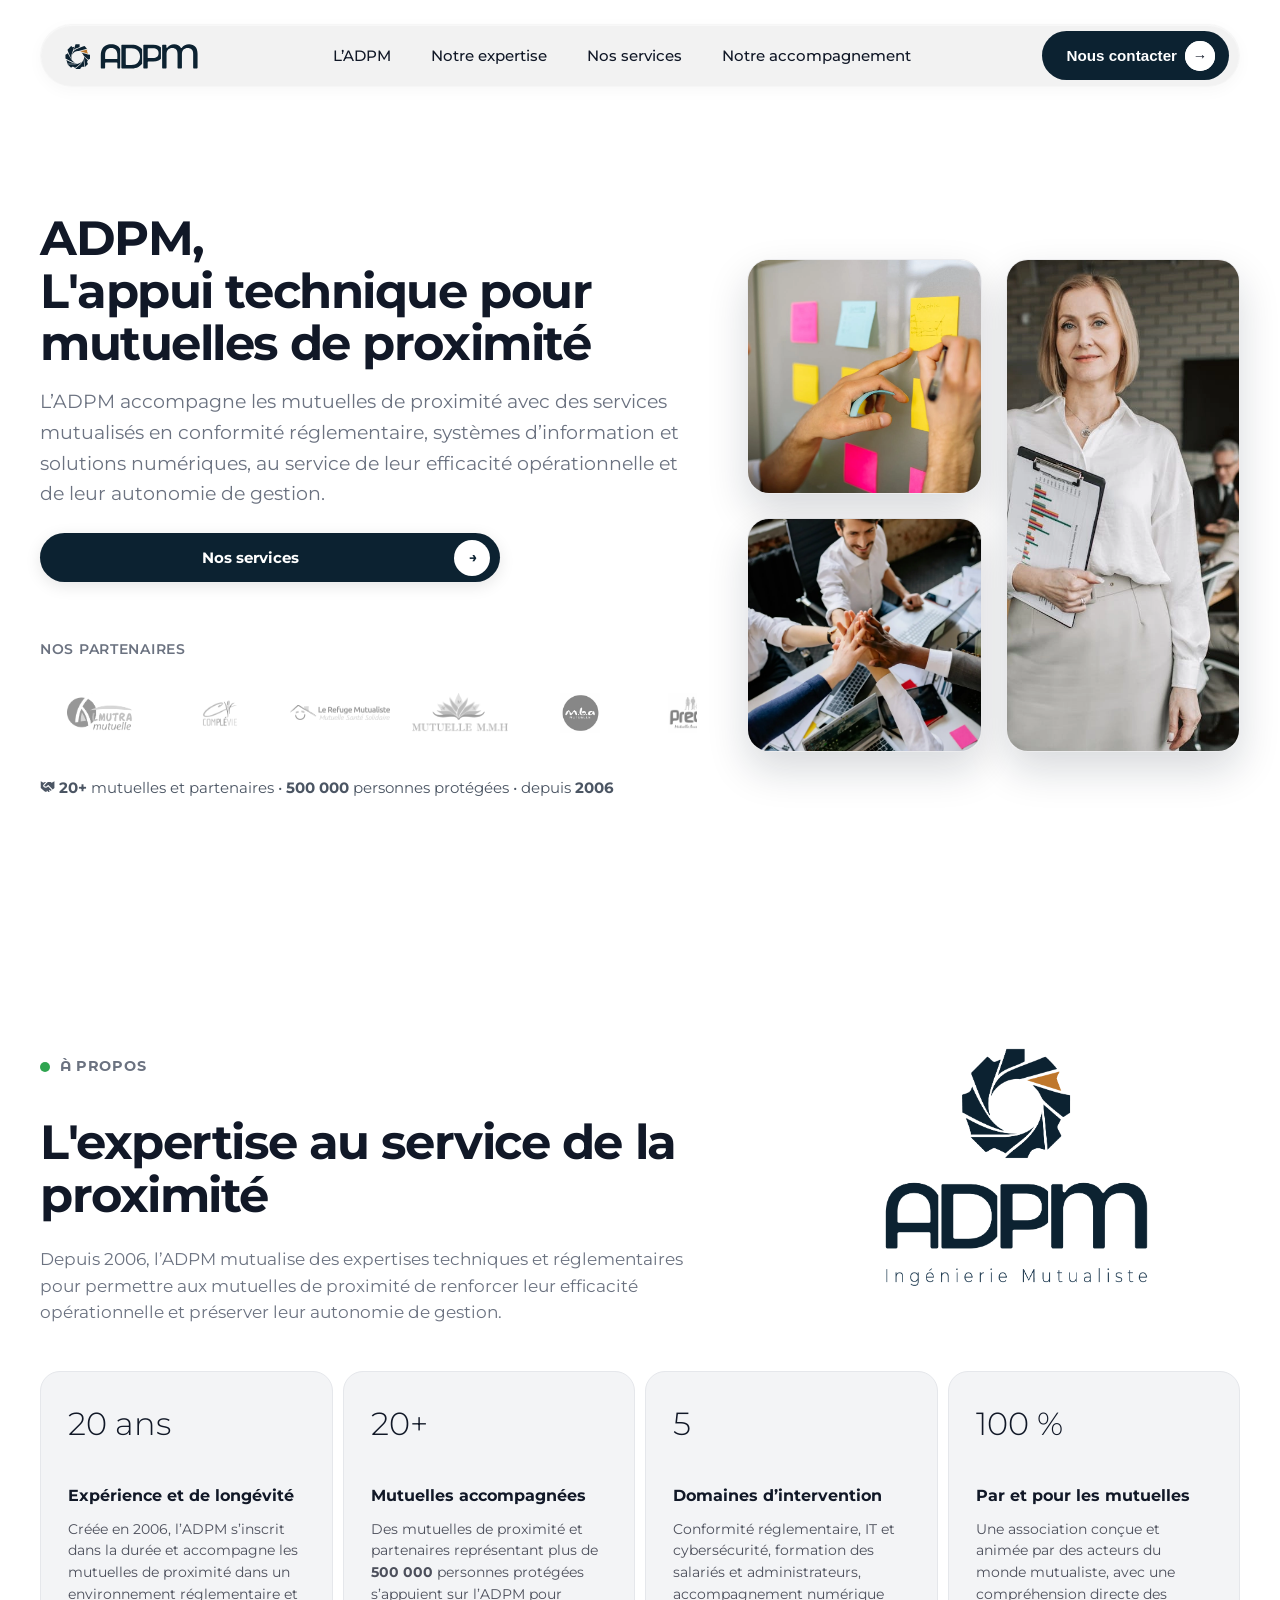
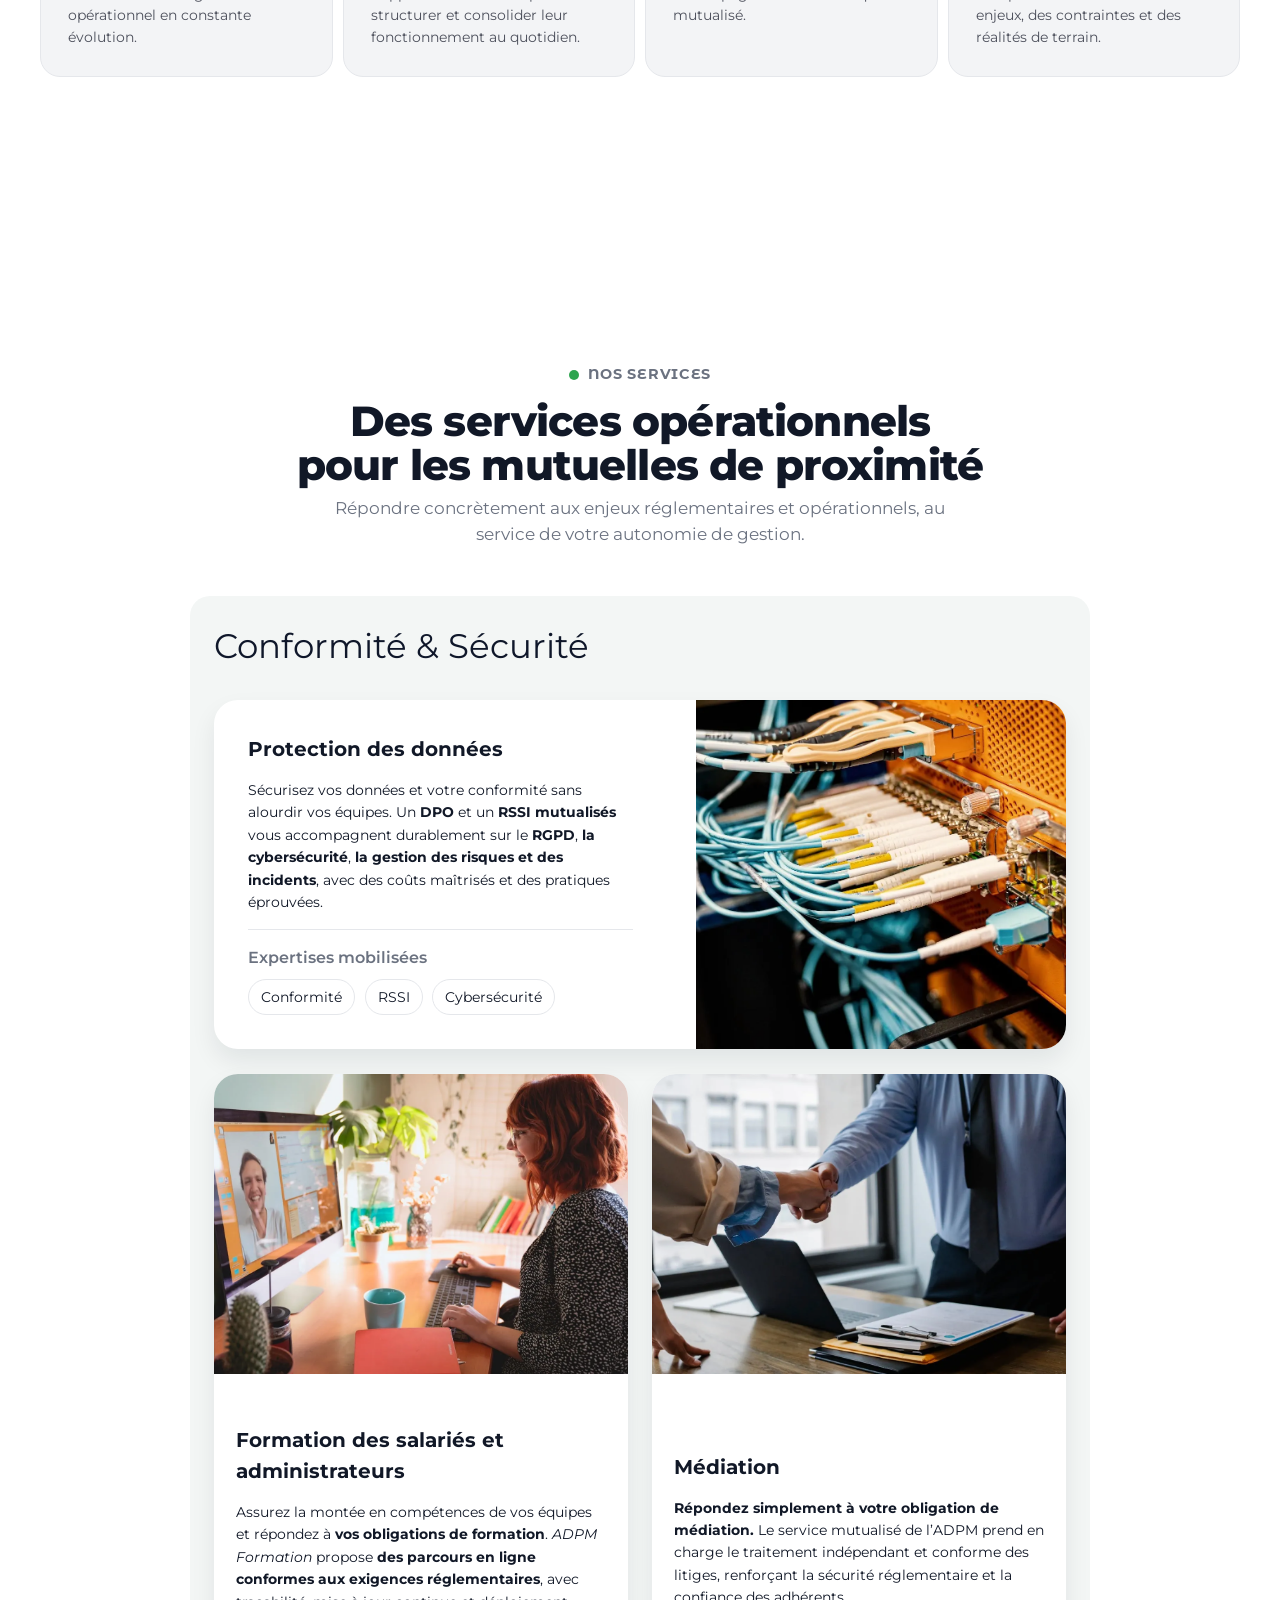
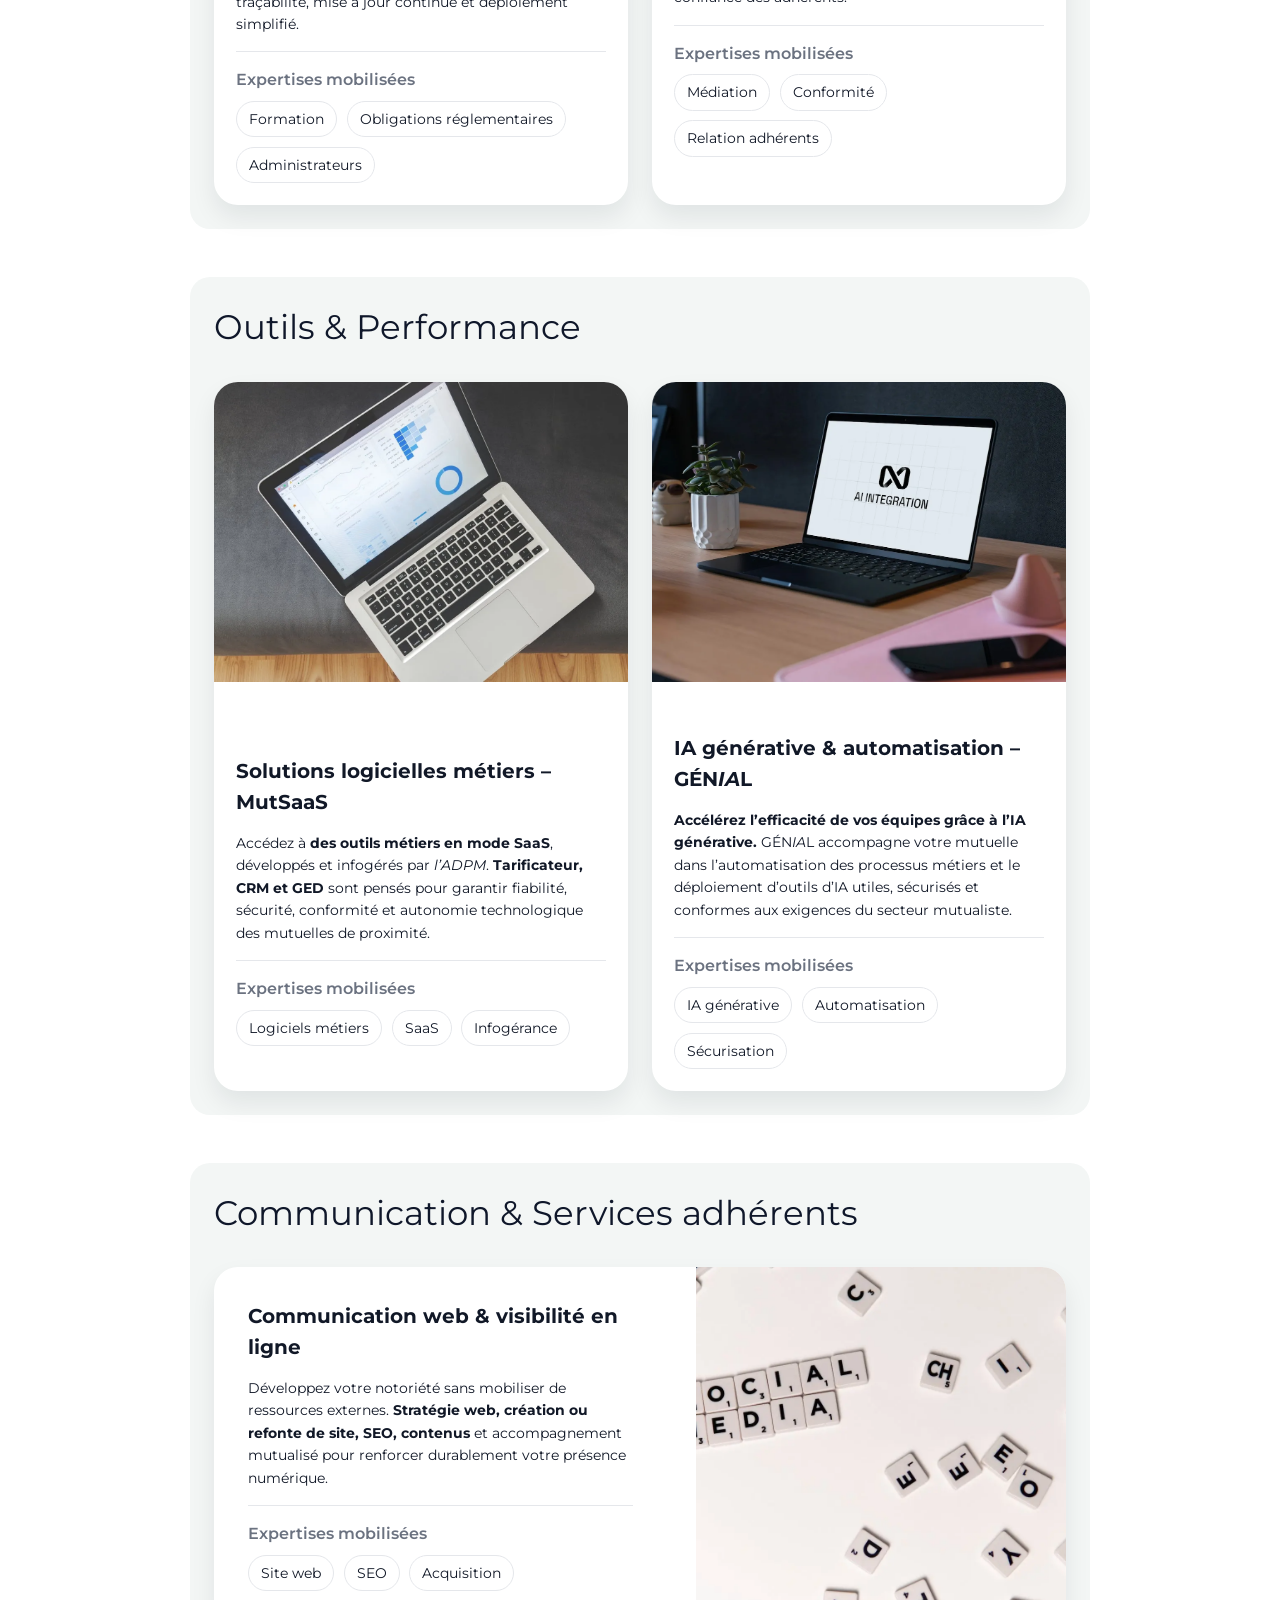
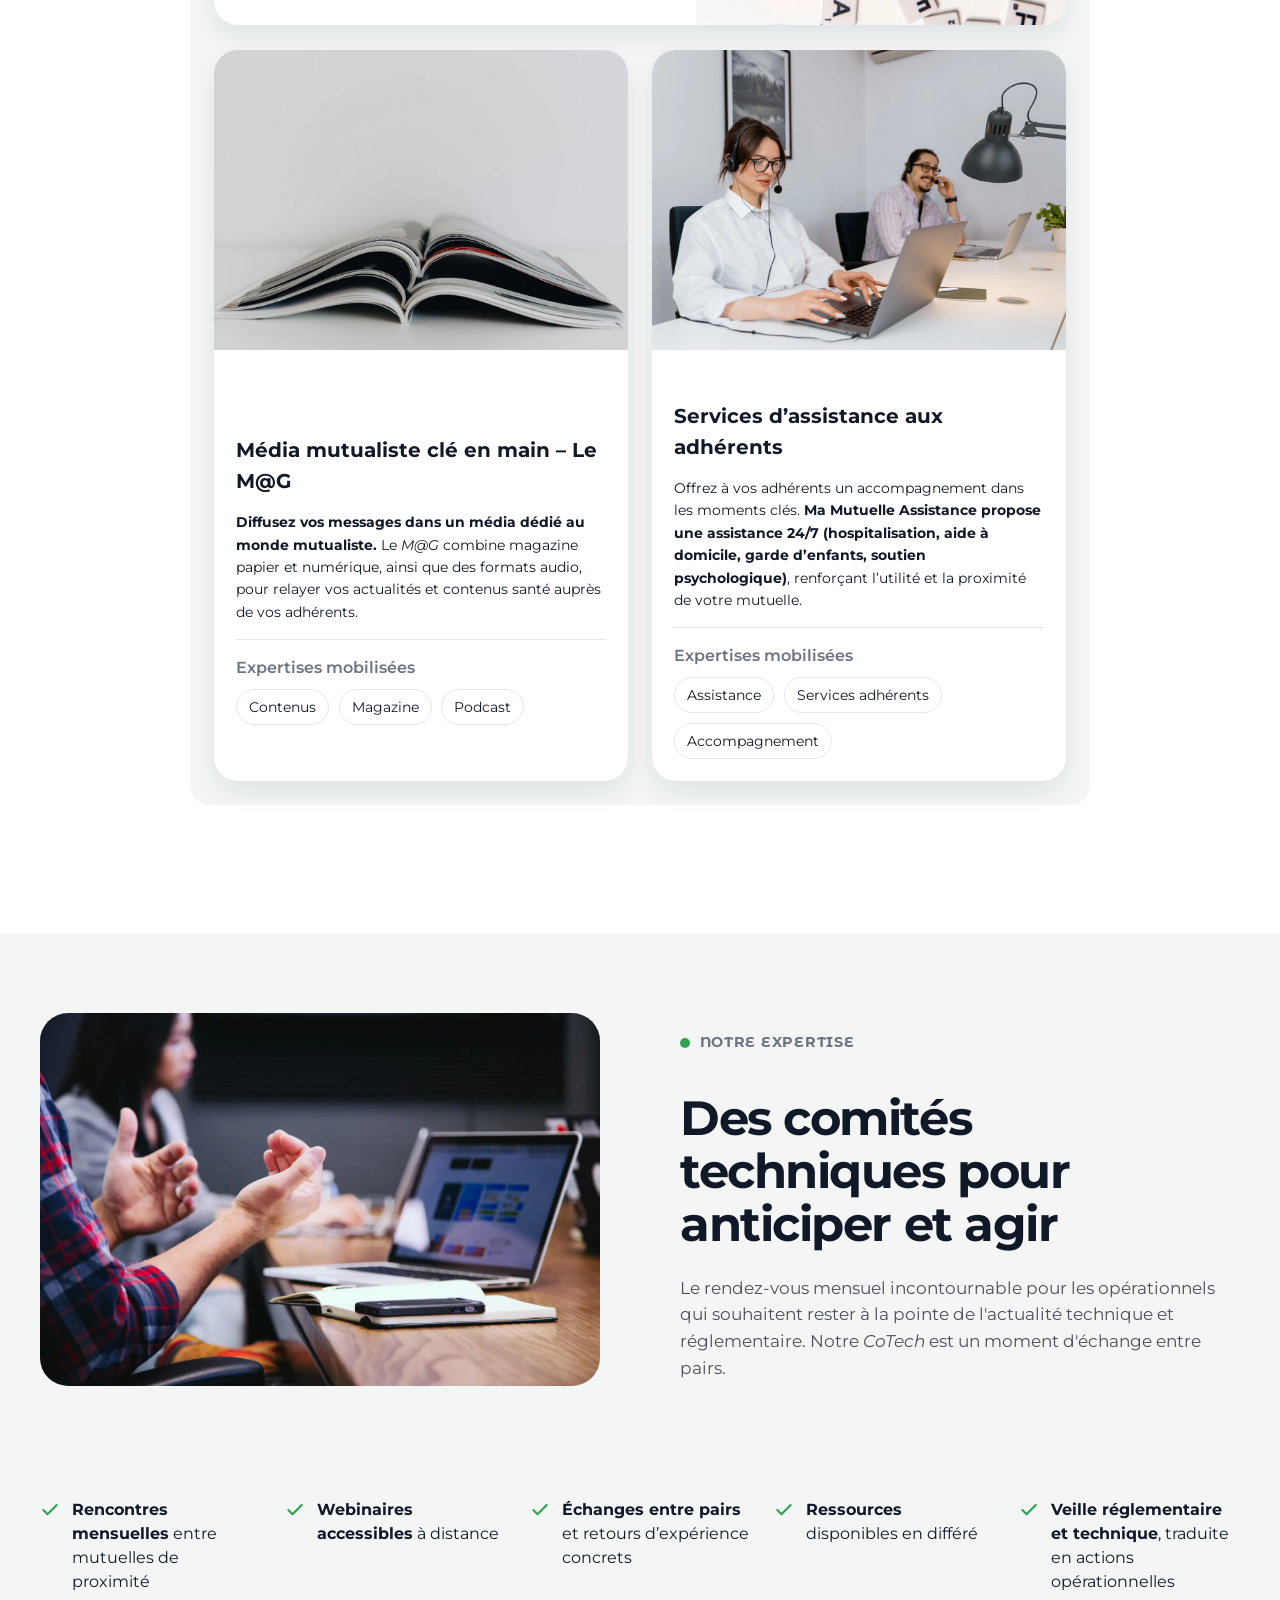
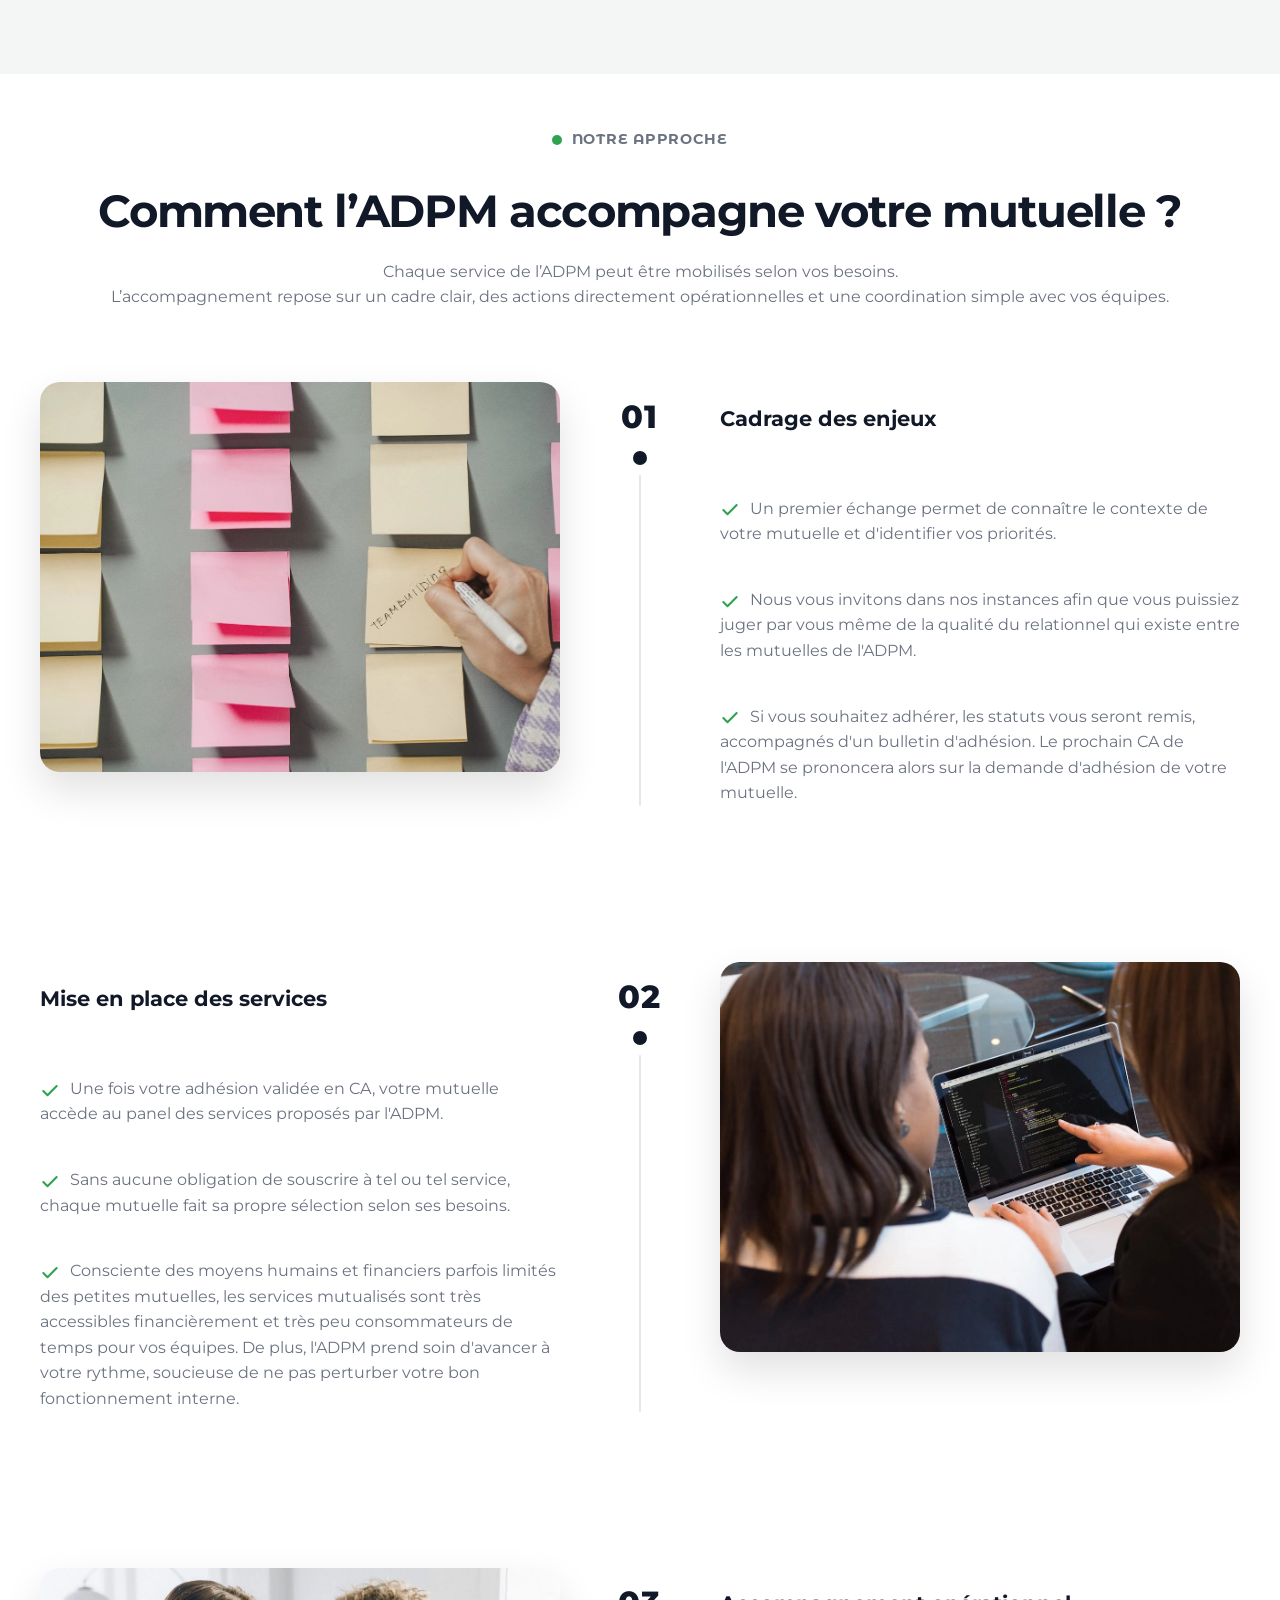
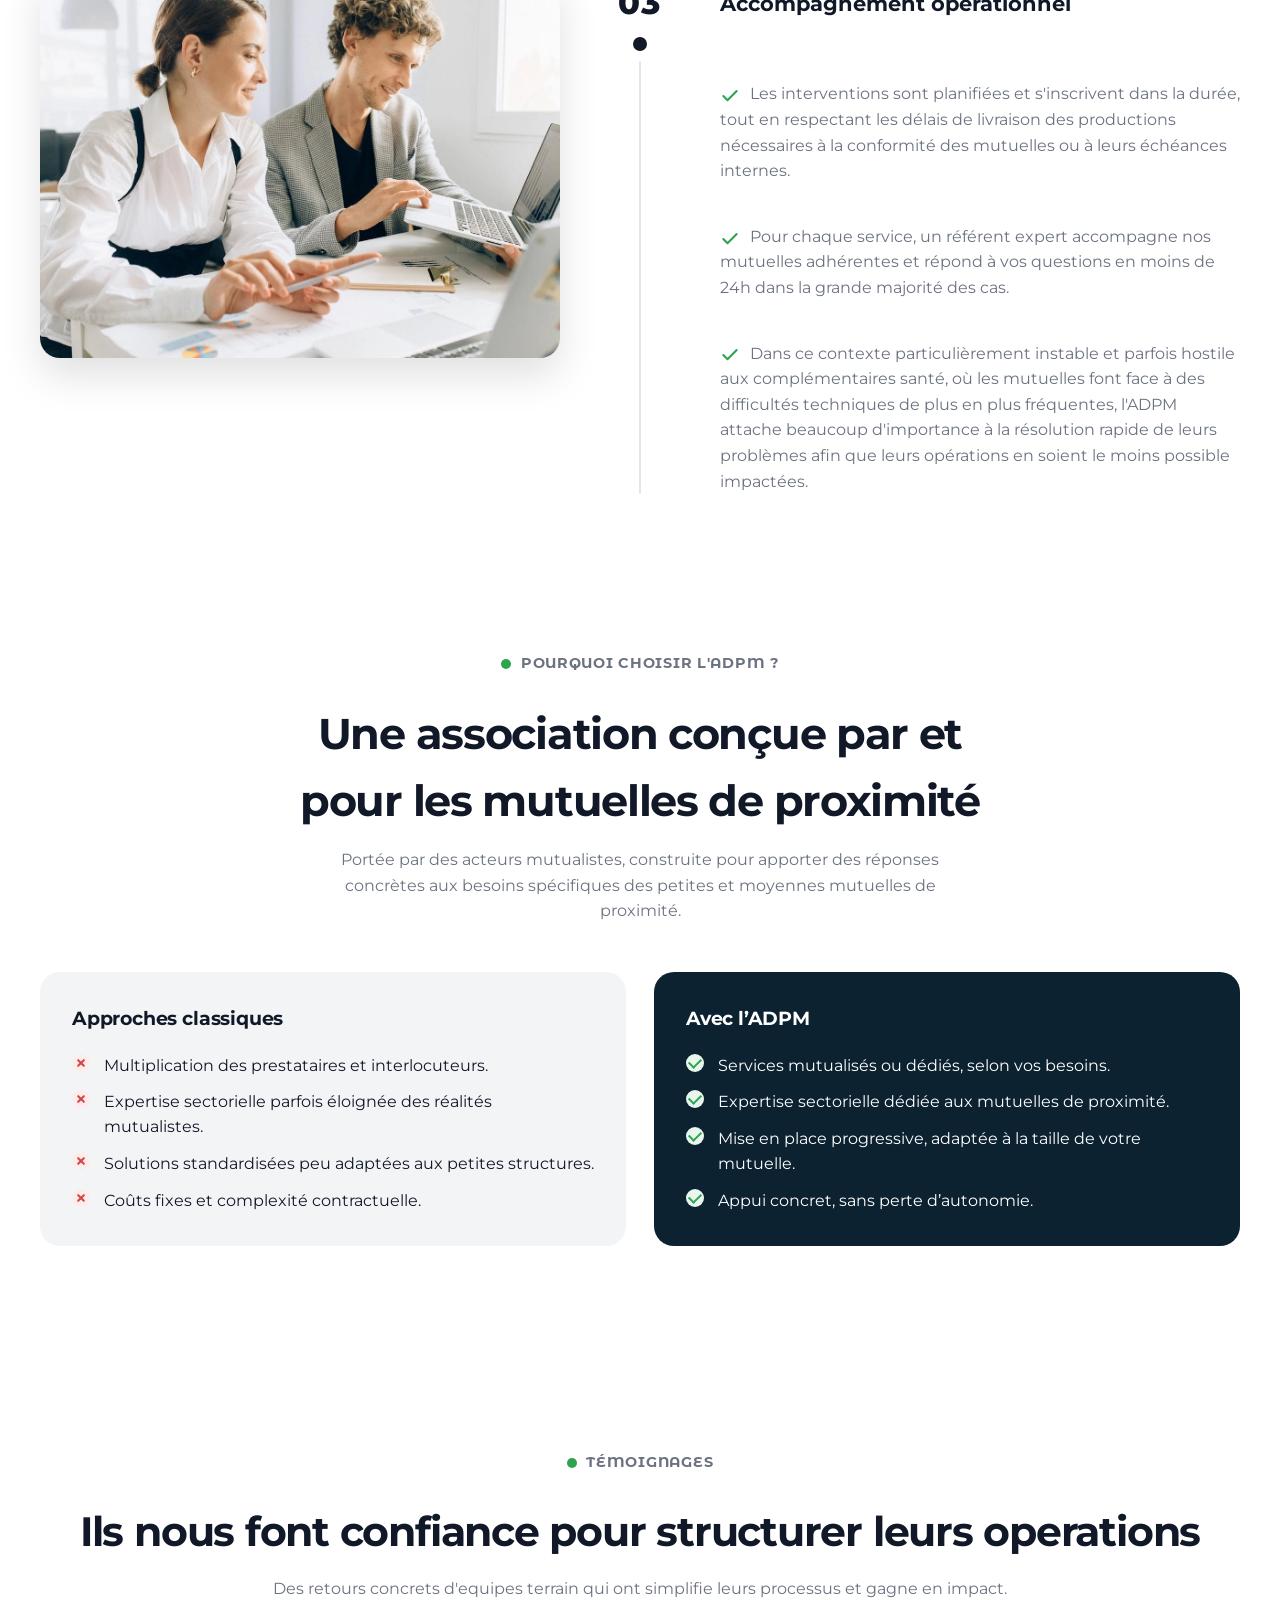
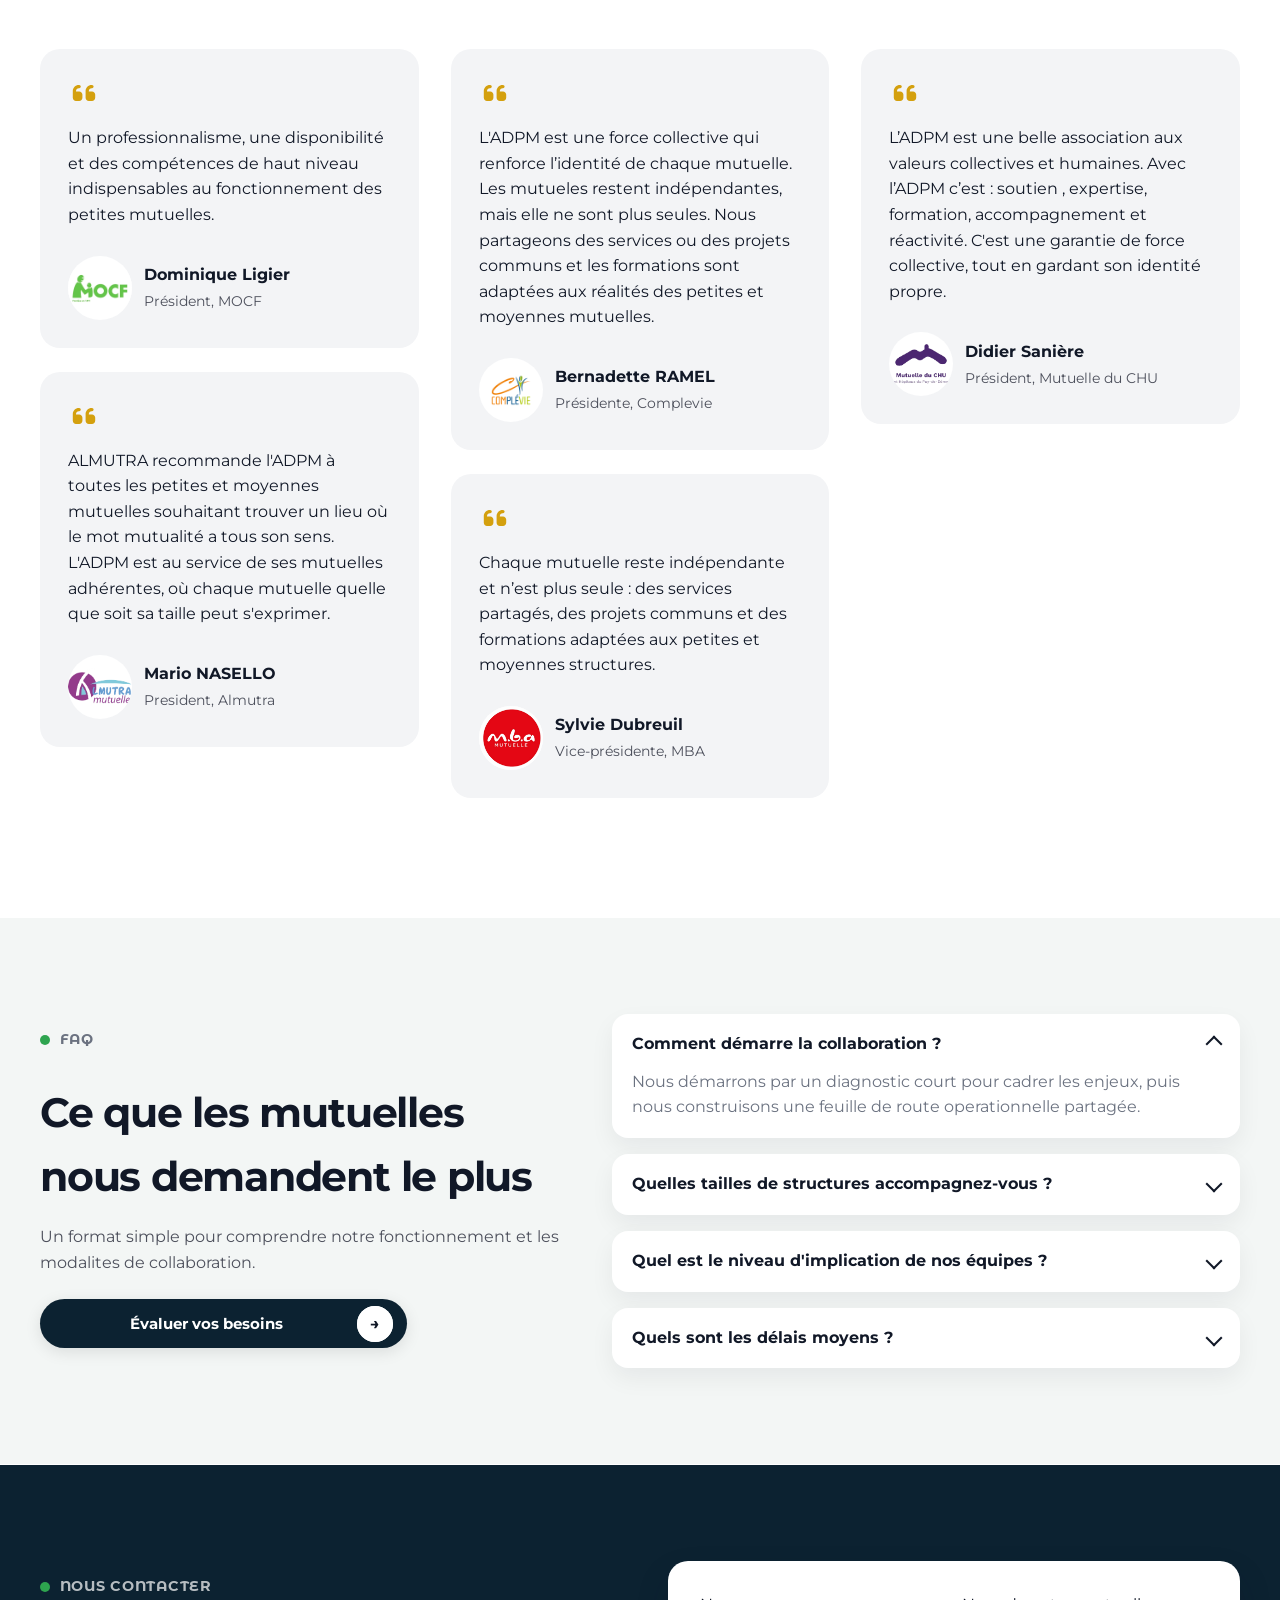
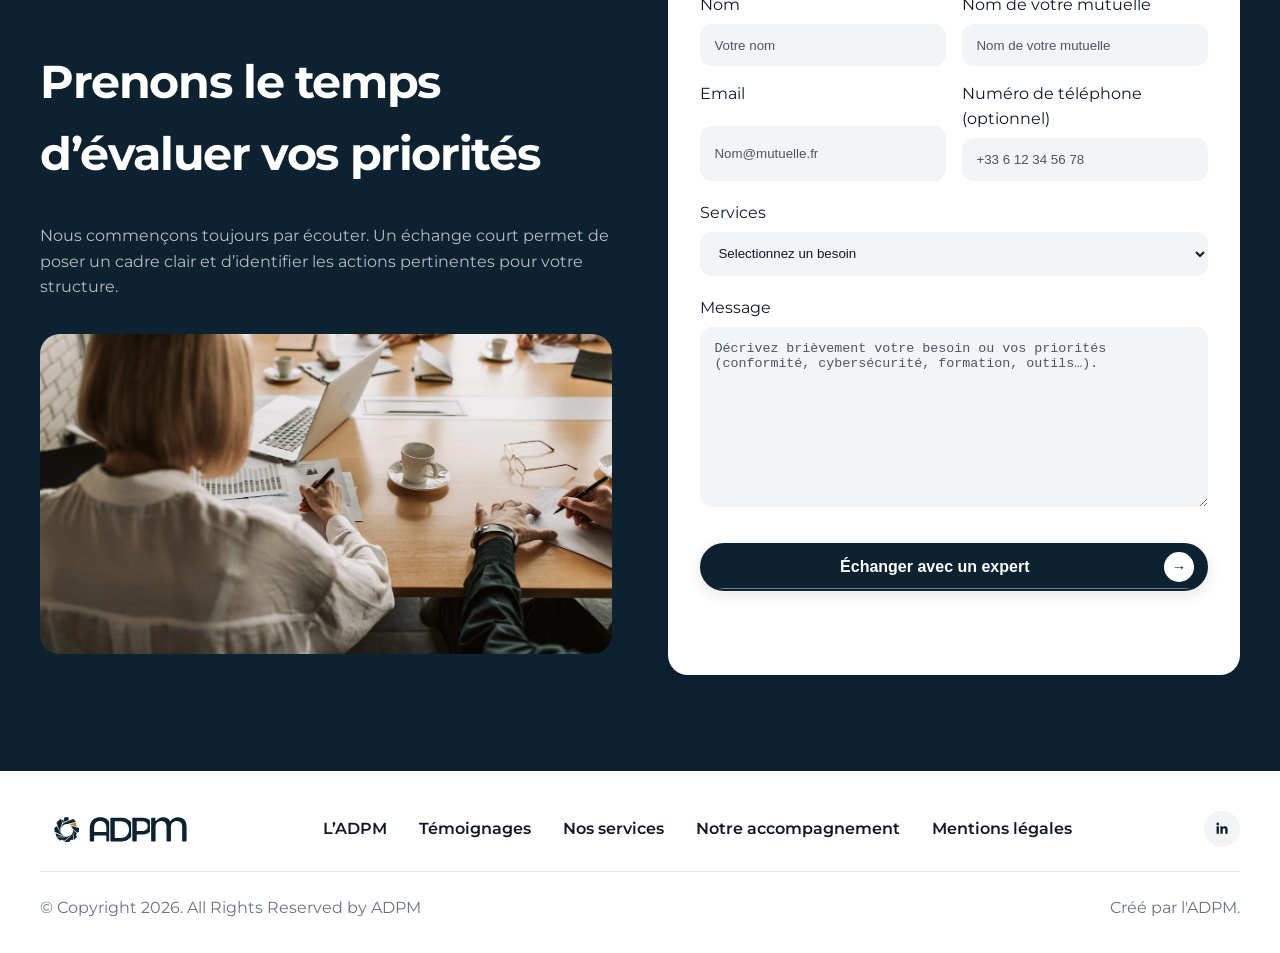
==== index.html @ cae27564 "feat: mise à jour schema.org et opengraph vers le domaine de production + modify: og-image" ====
<!doctype html>
<html lang="fr" data-theme="light">
<head>
  <meta charset="utf-8" />
  <meta name="viewport" content="width=device-width, initial-scale=1" />
  <meta http-equiv="X-UA-Compatible" content="IE=edge" />

  <!-- Title -->
  <title>ADPM | Services mutualisés pour mutuelles de proximité</title>

  <!-- Meta Description -->
  <meta name="description" content="Conformité réglementaire, DPO/RSSI, Formations DDA : l’ADPM accompagne les mutuelles de proximité avec des services mutualisés sectoriels." />

  <meta name="robots" content="index, follow" />
  <meta name="author" content="ADPM — Association diversité et proximité mutualiste" />
  <meta name="language" content="fr" />
  <link rel="canonical" href="https://williamscht.github.io/adpm-landing-page/" />

  <!-- Favicon -->
  <link rel="icon" href="/images/favicon/ADPM1_favicon_.png" type="image/png" />

  <!-- Open Graph (LinkedIn + Facebook) -->
  <meta property="og:url" content="https://williamscht.github.io/adpm-landing-page/" />
  <meta property="og:type" content="website" />
  <meta property="og:title" content="ADPM | L’appui technique des mutuelles de proximité" />
  <meta property="og:description" content="DPO, RSSI, conformité réglementaire, formations et solutions numériques mutualisées : l'ADPM préserve l'autonomie de gestion des mutuelles de proximité." />
  <meta property="og:image" content="https://williamscht.github.io/adpm-landing-page/images/og/og-image.png" />
  <meta property="og:locale" content="fr_FR" />
  <meta property="og:site_name" content="ADPM" />

  <!-- Twitter Card -->
  <meta name="twitter:card" content="summary_large_image" />
  <meta name="twitter:title" content="ADPM | L’appui technique des mutuelles de proximité" />
  <meta name="twitter:description" content="Services mutualisés pour mutuelles de proximité : conformité, RSSI, DPO, systèmes d’information et solutions numériques." />
  <meta name="twitter:image" content="https://williamscht.github.io/adpm-landing-page/images/og/og-image.png" />

  <!-- Structured Data -->
  <script type="application/ld+json">
{
  "@context": "https://schema.org",
  "@graph": [
    {
      "@type": "NGO",
      "@id": "https://adpm-mutuelles.fr/#organization",
      "name": "ADPM",
      "legalName": "ADPM — Association diversité et proximité mutualiste",
      "url": "https://adpm-mutuelles.fr/",
      "logo": "https://adpm-mutuelles.fr/images/logo/logo.png",
      "image": "https://williamscht.github.io/adpm-landing-page/images/og/og-image.png",
      "description": "Association mutualiste rassemblant des mutuelles de proximité et proposant des services mutualisés en conformité réglementaire, systèmes d’information et solutions numériques.",
      "email": "communication@adpm-mutuelles.fr",
      "telephone": "+33 9 72 45 87 11",
      "address": {
        "@type": "PostalAddress",
        "streetAddress": "17 bd Denys Puech",
        "postalCode": "12000",
        "addressLocality": "Rodez",
        "addressCountry": "FR"
      },
      "sameAs": [
        "https://www.linkedin.com/company/adpm-mutuelles"
      ],
      "knowsAbout": [
        "Conformité réglementaire",
        "RSSI",
        "DPO",
        "Systèmes d’information",
        "Solutions numériques",
        "SEO",
        "Référencement",
        "Communication web"
      ],
      "contactPoint": [
        {
          "@type": "ContactPoint",
          "contactType": "customer support",
          "email": "communication@adpm-mutuelles.fr",
          "telephone": "+33 9 72 45 87 11",
          "availableLanguage": ["fr"],
          "hoursAvailable": [
            {
              "@type": "OpeningHoursSpecification",
              "dayOfWeek": ["Monday","Tuesday","Wednesday","Thursday","Friday"],
              "opens": "08:30",
              "closes": "12:00"
            },
            {
              "@type": "OpeningHoursSpecification",
              "dayOfWeek": ["Monday","Tuesday","Wednesday","Thursday","Friday"],
              "opens": "13:30",
              "closes": "18:00"
            }
          ]
        }
      ]
    },

    {
      "@type": "WebSite",
      "@id": "https://adpm-mutuelles.fr/#site",
      "url": "https://adpm-mutuelles.fr/",
      "name": "ADPM",
      "publisher": { "@id": "https://adpm-mutuelles.fr/#organization" },
      "inLanguage": "fr-FR"
    },

    {
      "@type": "WebPage",
      "@id": "https://adpm-mutuelles.fr/#page",
      "url": "https://adpm-mutuelles.fr/",
      "name": "ADPM — Services mutualisés pour mutuelles de proximité",
      "description": "Services mutualisés pour mutuelles de proximité : conformité réglementaire, systèmes d’information, RSSI/DPO et solutions numériques.",
      "isPartOf": { "@id": "https://adpm-mutuelles.fr/#site" },
      "about": { "@id": "https://adpm-mutuelles.fr/#organization" },
      "inLanguage": "fr-FR",
      "primaryImageOfPage": {
        "@type": "ImageObject",
        "url": "https://williamscht.github.io/adpm-landing-page/images/og/og-image.png"
      }
    },

    {
      "@type": "FAQPage",
      "@id": "https://adpm-mutuelles.fr/#faq",
      "isPartOf": { "@id": "https://adpm-mutuelles.fr/#site" },
      "mainEntity": [
        {
          "@type": "Question",
          "name": "Comment démarre la collaboration ?",
          "acceptedAnswer": {
            "@type": "Answer",
            "text": "Nous démarrons par un diagnostic court pour cadrer les enjeux, puis nous construisons une feuille de route opérationnelle partagée."
          }
        },
        {
          "@type": "Question",
          "name": "Quelles tailles de structures accompagnez-vous ?",
          "acceptedAnswer": {
            "@type": "Answer",
            "text": "Nous intervenons auprès de mutuelles et d’acteurs locaux de toutes tailles avec une approche adaptée au contexte."
          }
        },
        {
          "@type": "Question",
          "name": "Quel est le niveau d’implication de nos équipes ?",
          "acceptedAnswer": {
            "@type": "Answer",
            "text": "L’implication est progressive et pragmatique, avec des points de validation légers et des livrables exploitables."
          }
        },
        {
          "@type": "Question",
          "name": "Quels sont les délais moyens ?",
          "acceptedAnswer": {
            "@type": "Answer",
            "text": "Le rythme est adapté à vos contraintes, avec des cycles courts pour obtenir rapidement des résultats mesurables."
          }
        }
      ]
    }
  ]
}
</script>

  <!-- Fonts -->
  <link rel="preconnect" href="https://fonts.googleapis.com" />
  <link rel="preconnect" href="https://fonts.gstatic.com" crossorigin />
  <link href="https://fonts.googleapis.com/css2?family=Montserrat:wght@300;400;500;600;700;800&family=Montserrat+Alternates:wght@600;700&display=swap" rel="stylesheet" />
  
  <!-- CSS -->
  <link rel="stylesheet" href="css/base.css" />
  <link rel="stylesheet" href="css/components.css" />
  <link rel="stylesheet" href="css/sections.css" />

  <!-- JS -->
<script src="js/main.js" defer></script>
</head>

  <body>
    <!-- A — Header & Navigation (Capsule Design) -->
    <header class="site-header" role="banner">
      <!-- Header Shell (Capsule) -->
      <div class="header-shell">
        <!-- Brand / Logo -->
        <a class="brand" href="#top" aria-label="ADPM - Home">
          <img src="./images/header/logo-adpm.svg" alt="Logo de ADPM — Association Diversité et Proximité Mutualiste " class="brand-logo" />
        </a>

        <!-- Navigation Desktop -->
        <nav class="nav-desktop" aria-label="Main Navigation">
          <a href="#about" class="nav-link" data-text="L’ADPM"><span class="nav-link-text">L’ADPM</span></a>
          <a href="#expertise" class="nav-link" data-text="Notre expertise"><span class="nav-link-text">Notre expertise</span></a>
          <a href="#services" class="nav-link" data-text="Nos services"><span class="nav-link-text">Nos services</span></a>
          <a href="#how" class="nav-link" data-text="Notre accompagnement"><span class="nav-link-text">Notre accompagnement</span></a>
        </nav>

        <!-- CTA Button -->
        <button class="header-cta" id="ctaBtn" aria-label="Get in Touch">
          <span class="header-cta-text">Nous contacter</span>
          <span class="header-cta-icon" aria-hidden="true">
            <svg width="16" height="16" viewBox="0 0 24 24" fill="none" stroke="currentColor" stroke-width="2.5" stroke-linecap="round" stroke-linejoin="round">
              <path d="M5 12h14M12 5l7 7-7 7"/>
            </svg>
          </span>
        </button>

        <!-- Mobile Menu Button -->
        <button class="mobile-menu-btn" id="mobileMenuBtn" aria-label="Toggle menu" aria-expanded="false">
          <span class="hamburger">
            <span class="line"></span>
            <span class="line"></span>
            <span class="line"></span>
          </span>
        </button>
      </div>

      <!-- Navigation Mobile -->
      <nav class="nav-mobile" id="navMobile" aria-label="Mobile Navigation" hidden>
        <div class="nav-mobile-inner">
          <a href="#about" class="nav-link">L'ADPM</a>
          <a href="#services" class="nav-link">Nos services</a>
          <a href="#expertise" class="nav-link">Notre expertise</a>
          <a href="#how" class="nav-link">Notre accompagnement</a>
          <a href="#why" class="nav-link">Pourquoi nous choisir</a>
          <a href="#faq" class="nav-link">FAQ</a>

          <div class="nav-mobile-actions">
            <a href="mailto:communication@adpm-mutuelles.fr" class="btn-nous-ecrire">
              Nous écrire
            </a>
          </div>
        </div>
    </nav>

    </header>

    <main id="top">
      <!-- B — Hero Section -->
      <section class="section hero" id="hero">
        <div class="container hero-container">
          <!-- Left Column: Text -->
          <div class="hero-content">

            <!-- H1 -->
            <h1 class="hero-title">
              ADPM,<br>
              L'appui technique pour mutuelles de proximité
            </h1>

            <!-- Lead Paragraph -->
            <p class="lead hero-lead">
            L’ADPM accompagne les mutuelles de proximité avec des services mutualisés en conformité réglementaire, systèmes d’information et solutions numériques, au service de leur efficacité opérationnelle et de leur autonomie de gestion.
            </p>

            <div class="hero-visual hero-visual-mobile" aria-hidden="true">
              <img src="./images/hero/hero-2.webp" alt="Réunion équipe ADPM mutuelles de proximité" class="hero-visual hero-visual-mobile" loading="lazy">
            </div>

            <!-- CTA Actions -->
            <div class="hero-actions">
              <a href="#services" class="btn btn-primary hero-cta" aria-label="Nos services">
                <span>Nos services</span>
              </a>
            </div>

            <!-- Social Proof -->
            <div class="hero-social-proof">
              <div class="expertise-partners">
                <p class="partners-label">Nos partenaires</p>
                <div class="partners-band">
                  <div class="partners-track">
                    <div class="partner-logo">
                      <img src="./images/logos/Almutra%20logo.webp" alt="Logo Almutra" width="189" height="113" loading="eager" fetchpriority="high" decoding="async" />
                    </div>
                    <div class="partner-logo">
                      <img src="./images/logos/COMPLEVIE-logo.webp" alt=" Logo Complevie" width="300" height="212" loading="eager" fetchpriority="high" decoding="async" />
                    </div>
                    <div class="partner-logo">
                      <img src="./images/logos/Le%20refuge%20Logo.webp" alt=" Logo Le Refuge Mutualiste" width="800" height="127" loading="eager" fetchpriority="high" decoding="async" />
                    </div>
                    <div class="partner-logo">
                      <img src="./images/logos/Logo-Mutuelle-MMH.webp" alt="Logo Mutuelle MMH" width="400" height="165" loading="eager" fetchpriority="high" decoding="async" />
                    </div>
                    <div class="partner-logo">
                      <img src="./images/logos/MBA-LOGO.webp" alt="Logo MBA" width="900" height="900" loading="eager" fetchpriority="high" decoding="async" />
                    </div>
                    <div class="partner-logo">
                      <img src="./images/logos/preccocia-logo.webp" alt="Logo Preccocia" width="2500" height="1562" loading="eager" fetchpriority="high" decoding="async" />
                    </div>
                    <div class="partner-logo">
                      <img src="./images/logos/SMIE%20vannes.webp" alt="Logo SMIE Vannes" width="348" height="145" loading="eager" fetchpriority="high" decoding="async" />
                    </div>
                    <div class="partner-logo">
                      <img src="./images/logos/Serena%20mutuelle%20logo.webp" alt="Logo Serena Mutuelle" width="244" height="207" loading="eager" fetchpriority="high" decoding="async" />
                    </div>
                    <div class="partner-logo">
                      <img src="./images/logos/seramm-logo.webp" alt="Logo Seramm" width="422" height="148" loading="eager" fetchpriority="high" decoding="async" />
                    </div>
                    <div class="partner-logo">
                      <img src="./images/logos/gvh-logo.webp" alt="Logo GVH" width="674" height="150" loading="eager" fetchpriority="high" decoding="async" />
                    </div>
                    <div class="partner-logo">
                      <img src="./images/logos/logo_EMDV.webp" alt="Logo EMDV" width="250" height="125" loading="eager" fetchpriority="high" decoding="async" />
                    </div>
                    <div class="partner-logo">
                      <img src="./images/logos/logo-mipss.webp" alt="Logo MIPSS" width="293" height="172" loading="eager" fetchpriority="high" decoding="async" />
                    </div>
                    <div class="partner-logo">
                      <img src="./images/logos/mutuelle-chu-logo.webp" alt="Logo Mutuelle du CHU" width="801" height="532" loading="eager" fetchpriority="high" decoding="async" />
                    </div>
                    <div class="partner-logo">
                      <img src="./images/logos/m_comme_mutuelle.webp" alt="Logo M Comme Mutuelle" width="600" height="600" loading="eager" fetchpriority="high" decoding="async" />
                    </div>
                    <div class="partner-logo">
                      <img src="./images/logos/mocf-logo.webp" alt="Logo MOCF" width="300" height="168" loading="eager" fetchpriority="high" decoding="async" />
                    </div>
                    <div class="partner-logo" aria-hidden="true">
                      <img src="./images/logos/Almutra%20logo.webp" alt="Logo Almutra" width="189" height="113" loading="lazy" decoding="async" />
                    </div>
                    <div class="partner-logo" aria-hidden="true">
                      <img src="./images/logos/COMPLEVIE-logo.webp" alt="Logo Complévie" width="300" height="212" loading="lazy" decoding="async" />
                    </div>
                    <div class="partner-logo" aria-hidden="true">
                      <img src="./images/logos/Le%20refuge%20Logo.webp" alt="Logo Le Refuge Mutualiste" width="800" height="127" loading="lazy" decoding="async" />
                    </div>
                    <div class="partner-logo" aria-hidden="true">
                      <img src="./images/logos/Logo-Mutuelle-MMH.webp" alt="Logo Mutuelle MMH" width="400" height="165" loading="lazy" decoding="async" />
                    </div>
                    <div class="partner-logo" aria-hidden="true">
                      <img src="./images/logos/MBA-LOGO.webp" alt="Logo MBA" width="900" height="900" loading="lazy" decoding="async" />
                    </div>
                    <div class="partner-logo" aria-hidden="true">
                      <img src="./images/logos/preccocia-logo.webp" alt="Logo Preccocia" width="2500" height="1562" loading="lazy" decoding="async" />
                    </div>
                    <div class="partner-logo" aria-hidden="true">
                      <img src="./images/logos/SMIE%20vannes.webp" alt="Logo SMIE Vannes" width="348" height="145" loading="lazy" decoding="async" />
                    </div>
                    <div class="partner-logo" aria-hidden="true">
                      <img src="./images/logos/Serena%20mutuelle%20logo.webp" alt="Logo Serena Mutuelle" width="244" height="207" loading="lazy" decoding="async" />
                    </div>
                    <div class="partner-logo" aria-hidden="true">
                      <img src="./images/logos/seramm-logo.webp" alt="Logo Seramm Mutuelle" width="422" height="148" loading="lazy" decoding="async" />
                    </div>
                    <div class="partner-logo" aria-hidden="true">
                      <img src="./images/logos/gvh-logo.webp" alt="Logo GVH" width="674" height="150" loading="lazy" decoding="async" />
                    </div>
                    <div class="partner-logo" aria-hidden="true">
                      <img src="./images/logos/logo_EMDV.webp" alt="Logo EMDV" width="250" height="125" loading="lazy" decoding="async" />
                    </div>
                    <div class="partner-logo" aria-hidden="true">
                      <img src="./images/logos/logo-mipss.webp" alt="Logo MIPSS" width="293" height="172" loading="lazy" decoding="async" />
                    </div>
                    <div class="partner-logo" aria-hidden="true">
                      <img src="./images/logos/mutuelle-chu-logo.webp" alt="Logo Mutuelle du CHU" width="801" height="532" loading="lazy" decoding="async" />
                    </div>
                    <div class="partner-logo" aria-hidden="true">
                      <img src="./images/logos/m_comme_mutuelle.webp" alt="Logo M Comme Mutuelle" width="600" height="600" loading="lazy" decoding="async" />
                    </div>
                    <div class="partner-logo" aria-hidden="true">
                      <img src="./images/logos/mocf-logo.webp" alt="Logo MOCF" width="300" height="168" loading="lazy" decoding="async" />
                    </div>
                  </div>
                </div>
              </div>
              <div class="social-proof-sub"><svg class="fa-solid fa-handshake" xmlns="http://www.w3.org/2000/svg" viewBox="0 0 640 640" width="1em" height="1em" aria-hidden="true" focusable="false" style="vertical-align:-0.125em"><path fill="currentColor" d="M300.9 149.2L184.3 278.8C179.7 283.9 179.9 291.8 184.8 296.7C215.3 327.2 264.8 327.2 295.3 296.7L327.1 264.9C331.3 260.7 336.6 258.4 342 258C348.8 257.4 355.8 259.7 361 264.9L537.6 440L608 384L608 96L496 160L472.2 144.1C456.4 133.6 437.9 128 418.9 128L348.5 128C347.4 128 346.2 128 345.1 128.1C328.2 129 312.3 136.6 300.9 149.2zM148.6 246.7L255.4 128L215.8 128C190.3 128 165.9 138.1 147.9 156.1L144 160L32 96L32 384L188.4 514.3C211.4 533.5 240.4 544 270.3 544L286 544L279 537C269.6 527.6 269.6 512.4 279 503.1C288.4 493.8 303.6 493.7 312.9 503.1L353.9 544.1L362.9 544.1C382 544.1 400.7 539.8 417.7 531.8L391 505C381.6 495.6 381.6 480.4 391 471.1C400.4 461.8 415.6 461.7 424.9 471.1L456.9 503.1L474.4 485.6C483.3 476.7 485.9 463.8 482 452.5L344.1 315.7L329.2 330.6C279.9 379.9 200.1 379.9 150.8 330.6C127.8 307.6 126.9 270.7 148.6 246.6z"/></svg> <strong>20+</strong> mutuelles et partenaires • <strong>500 000</strong> personnes protégées • depuis <strong>2006</strong></div>
            </div>
          </div>

          <!-- Right Column: Visual -->
          <div class="hero-visual" aria-hidden="true">
            <div class="hero-collage">
              <img class="hero-collage__img hero-collage__img--c" src="./images/hero/hero-3.webp" alt="Cadrage des priorités techniques pour mutuelles de proximité – ADPM" loading="lazy">
              <img class="hero-collage__img hero-collage__img--a" src="./images/hero/hero-2.webp" alt="Accompagnement opérationnel des mutuelles de proximité par l’ADPM" loading="lazy">
              <img class="hero-collage__img hero-collage__img--b" src="./images/hero/hero-1.webp" alt="Services mutualisés et appui technique pour mutuelles de proximité – ADPM" fetchpriority="high">
            </div>
          </div>
        </div>
      </section>

      <!-- C — About / Authority Section -->
      <section class="section about" id="about">
        <!-- Niveau 1: Text + Image -->
        <div class="container about-container">
          <!-- Left Column: Text Content -->
          <div class="about-content">
            <!-- Eyebrow -->
            <p class="eyebrow">
              <span class="dot" aria-hidden="true"></span>
              <span>À propos</span>
            </p>

            <!-- H2 -->
            <h2 class="about-title">
              L'expertise au service de la proximité
            </h2>

            <!-- Lead Paragraph -->
            <p class="lead about-lead">
              Depuis 2006, l’ADPM mutualise des expertises techniques et réglementaires pour permettre aux mutuelles de proximité de renforcer leur efficacité opérationnelle et préserver leur autonomie de gestion.
            </p>
          </div>

          <!-- Right Column: Image -->
          <div class="about-visual">
            <img src="./images/about/adpm-logo.webp" alt="Logo de ADPM" class="about-image" />
          </div>
        </div>

        <!-- Niveau 2: Stats Grid -->
        <div class="about-stats-wrapper">
          <div class="container about-stats-container">
            <div class="stats-grid">
              <div class="stat-card">
                <p class="stat-value">20 ans</p>
                <p class="stat-label">Expérience et de longévité</p>
                <p class="stat-description">Créée en 2006, l’ADPM s’inscrit dans la durée et accompagne les mutuelles de proximité dans un environnement réglementaire et opérationnel en constante évolution.</p>
              </div>
              <div class="stat-card">
                <p class="stat-value">20+</p>
                <p class="stat-label">Mutuelles accompagnées</p>
                <p class="stat-description">Des mutuelles de proximité et partenaires représentant plus de <strong>500 000</strong> personnes protégées s’appuient sur l’ADPM pour structurer et consolider leur fonctionnement au quotidien.</p>
              </div>
              <div class="stat-card">
                <p class="stat-value">5</p>
                <p class="stat-label">Domaines d’intervention</p>
                <p class="stat-description">Conformité réglementaire, IT et cybersécurité, formation des salariés et administrateurs, accompagnement numérique mutualisé.</p>
              </div>
              <div class="stat-card">
                <p class="stat-value">100 %</p>
                <p class="stat-label">Par et pour les mutuelles</p>
                <p class="stat-description">Une association conçue et animée par des acteurs du monde mutualiste, avec une compréhension directe des enjeux, des contraintes et des réalités de terrain.</p>
              </div>
            </div>
          </div>
        </div>
      </section>

      <!-- F — Services Section -->
      <section class="section services" id="services">
        <div class="services__intro">
          <div class="container">
            <p class="eyebrow">
              <span class="dot" aria-hidden="true"></span>
              <span>Nos services</span>
            </p>
            <h2 class="services__title">Des services opérationnels<br> pour les mutuelles de proximité</h2>
            <p class="lead services__lead">Répondre concrètement aux enjeux réglementaires et opérationnels, au service de votre autonomie de gestion.</p>
          </div>
        </div>

        <div class="services__cards">
          <div class="container">
            <div class="services__group services__group--security">
              <h3 class="services__group-title">Conformité & Sécurité</h3>

              <div class="services__bento services__bento--3 services__bento--security">
                <!-- Card 1 -->
              <article class="services__card services__card--main services__card--featured">
                <div class="services__content">
                  <h3>Protection des données</h3>
                  <p class="services__desc">Sécurisez vos données et votre conformité sans alourdir vos équipes. Un <strong>DPO</strong> et un <strong>RSSI mutualisés</strong> vous accompagnent durablement sur le <strong>RGPD</strong>, <strong>la cybersécurité</strong>, <strong>la gestion des risques et des incidents</strong>, avec des coûts maîtrisés et des pratiques éprouvées.</p>
                  <hr class="services__sep" />
                  <p class="expertises_required">Expertises mobilisées</p>
                  <div class="services__tags">
                    <span class="tag">Conformité</span>
                    <span class="tag">RSSI</span>
                    <span class="tag">Cybersécurité</span>
                  </div>
                </div>
                <div class="services__media">
                <img src="./images/services/service-protection-donnees.webp" alt="Infrastructure réseau sécurisée — protection des données et conformité RGPD pour mutuelles de proximité" />
                </div>
              </article>

                <!-- Card 2 -->
                <article class="services__card services__card--compact">
                  <div class="services__media">
                    <img src="./images/services/service-formation.webp" alt="Salariée en formation e-learning à distance — formation réglementaire pour mutuelles de proximité" />
                  </div>
                  <div class="services__content">
                    <h3>Formation des salariés et administrateurs</h3>
                    <p class="services__desc">Assurez la montée en compétences de vos équipes et répondez à <strong>vos obligations de formation</strong>. <em>ADPM Formation</em> propose <strong>des parcours en ligne conformes aux exigences réglementaires</strong>, avec traçabilité, mise à jour continue et déploiement simplifié.</p>
                    <hr class="services__sep" />
                  <p class="expertises_required">Expertises mobilisées</p>
                  <div class="services__tags">
                    <span class="tag">Formation</span>
                    <span class="tag">Obligations réglementaires</span>
                    <span class="tag">Administrateurs</span>
                  </div>
                </div>
                </article>

                <!-- Card 3 -->
                <article class="services__card services__card--compact">
                  <div class="services__media">
                    <img src="./images/services/service-mediation.webp" alt="Poignée de main lors d'un accord — service de médiation conforme pour mutuelles de proximité" />
                  </div>
                  <div class="services__content">
                    <h3>Médiation</h3>
                    <p class="services__desc"><strong>Répondez simplement à votre obligation de médiation.</strong> Le service mutualisé de l’ADPM prend en charge le traitement indépendant et conforme des litiges, renforçant la sécurité réglementaire et la confiance des adhérents.</p>
                    <hr class="services__sep" />
                    <p class="expertises_required">Expertises mobilisées</p>
                    <div class="services__tags">
                      <span class="tag">Médiation</span>
                      <span class="tag">Conformité</span>
                      <span class="tag">Relation adhérents</span>
                    </div>
                  </div>
                </article>
              </div>
            </div>

            <div class="services__group services__group--tools">
              <h3 class="services__group-title">Outils &amp; Performance</h3>

              <div class="services__bento services__bento--2 services__bento--tools">
                <!-- Card 4 -->
                <article class="services__card services__card--compact">
                  <div class="services__media">
                    <img src="./images/services/service-logiciel-saas.webp" alt="Laptop avec interface d'intégration IA — logiciels métiers SaaS pour mutuelles de proximité" />
                  </div>
                  <div class="services__content">
                    <h3>Solutions logicielles métiers – MutSaaS</h3>
                    <p class="services__desc">Accédez à <strong>des outils métiers en mode SaaS</strong>, développés et infogérés par <em>l’ADPM</em>. <strong>Tarificateur, CRM et GED</strong> sont pensés pour garantir fiabilité, sécurité, conformité et autonomie technologique des mutuelles de proximité.</p>
                    <hr class="services__sep" />
                    <p class="expertises_required">Expertises mobilisées</p>
                    <div class="services__tags">
                      <span class="tag">Logiciels métiers</span>
                      <span class="tag">SaaS</span>
                      <span class="tag">Infogérance</span>
                    </div>
                  </div>
                </article>

                <!-- Card 5 -->
                <article class="services__card services__card--compact">
                  <div class="services__media">
                    <img src="./images/services/service-ia.webp" alt="Dashboard analytique sur ordinateur portable — automatisation des processus métiers pour mutuelles" />
                  </div>
                  <div class="services__content">
                    <h3>IA générative &amp; automatisation – GÉN<em>IA</em>L</h3>
                    <p class="services__desc"><strong>Accélérez l’efficacité de vos équipes grâce à l’IA générative.</strong>
                      GÉN<em>IA</em>L accompagne votre mutuelle dans l’automatisation des processus métiers et le déploiement d’outils d’IA utiles, sécurisés et conformes aux exigences du secteur mutualiste.
                    </p>
                    <hr class="services__sep" />
                    <p class="expertises_required">Expertises mobilisées</p>
                    <div class="services__tags">
                      <span class="tag">IA générative</span>
                      <span class="tag">Automatisation</span>
                      <span class="tag">Sécurisation</span>
                    </div>
                  </div>
                </article>
              </div>
            </div>

            <div class="services__group services__group--communications">
              <h3 class="services__group-title">Communication &amp; Services adhérents</h3>

              <div class="services__bento services__bento--3 services__bento--communications">
                <!-- Card 6 -->
                <article class="services__card services__card--main services__card--featured">
                  <div class="services__media">
                    <img src="./images/services/service-communication.webp" alt="Lettres Scrabble formant Social Media — stratégie web et SEO pour mutuelles de proximité" />
                  </div>
                  <div class="services__content">
                    <h3>Communication web &amp; visibilité en ligne</h3>
                    <p class="services__desc">Développez votre notoriété sans mobiliser de ressources externes. <strong>Stratégie web, création ou refonte de site, SEO, contenus</strong> et accompagnement mutualisé pour renforcer durablement votre présence numérique.</p>
                    <hr class="services__sep" />
                    <p class="expertises_required">Expertises mobilisées</p>
                    <div class="services__tags">
                      <span class="tag">Site web</span>
                      <span class="tag">SEO</span>
                      <span class="tag">Acquisition</span>
                    </div>
                  </div>
                </article>

                <!-- Card 7 -->
                <article class="services__card services__card--compact">
                  <div class="services__media">
                    <img src="./images/services/service-mag.webp" alt="Magazine ouvert — média mutualiste print et numérique Le M@G" />
                  </div>
                  <div class="services__content">
                    <h3>Média mutualiste clé en main – Le M@G</h3>
                    <p class="services__desc"><strong>Diffusez vos messages dans un média dédié au monde mutualiste.</strong> Le <em>M@G</em> combine magazine papier et numérique, ainsi que des formats audio, pour relayer vos actualités et contenus santé auprès de vos adhérents.</p>
                    <hr class="services__sep" />
                    <p class="expertises_required">Expertises mobilisées</p>
                    <div class="services__tags">
                      <span class="tag">Contenus</span>
                      <span class="tag">Magazine</span>
                      <span class="tag">Podcast</span>
                    </div>
                  </div>
                </article>

                <!-- Card 8 -->
                <article class="services__card services__card--compact">
                  <div class="services__media">
                    <img src="./images/services/service-assistance.webp" alt="Conseillères en assistance téléphonique — service d'accompagnement adhérents 24h/24 pour mutuelles" />
                  </div>
                  <div class="services__content">
                    <h3>Services d’assistance aux adhérents</h3>
                    <p class="services__desc">Offrez à vos adhérents un accompagnement dans les moments clés. <strong>Ma Mutuelle Assistance propose une assistance 24/7 (hospitalisation, aide à domicile, garde d’enfants, soutien psychologique)</strong>, renforçant l’utilité et la proximité de votre mutuelle.</p>
                    <hr class="services__sep" />
                    <p class="expertises_required">Expertises mobilisées</p>
                    <div class="services__tags">
                      <span class="tag">Assistance</span>
                      <span class="tag">Services adhérents</span>
                      <span class="tag">Accompagnement</span>
                    </div>
                  </div>
                </article>
              </div>
            </div>
          </div>
        </div>
      </section>

      <!-- D — Expertise Section -->
      <section class="section expertise" id="expertise">
        <div class="container expertise-container">
          <!-- Left Column: Image + Partners -->
          <div class="expertise-left">
            <div class="expertise-visual">
              <img src="./images/expertise/cotech.webp" alt="Échange technique entre professionnels de mutuelles — comité CoTech ADPM" class="expertise-image" />
            </div>

          </div>

          <!-- Right Column: Content -->
          <div class="expertise-content">
            <!-- Eyebrow -->
            <p class="eyebrow">
              <span class="dot" aria-hidden="true"></span>
              <span>Notre expertise</span>
            </p>

            <!-- Title -->
            <h2 class="expertise-title">
              Des comités techniques pour anticiper et agir
            </h2>

            <!-- Lead Paragraph -->
            <p class="lead expertise-lead">
              Le rendez-vous mensuel incontournable pour les opérationnels qui souhaitent rester à la pointe de l'actualité technique et réglementaire. Notre <em>CoTech</em> est un moment d'échange entre pairs.
            </p>
          </div>

          <!-- Checklist -->
          <ul class="expertise-list">
            <li class="expertise-item">
              <svg class="expertise-icon" width="20" height="20" viewBox="0 0 24 24" fill="none" stroke="currentColor" stroke-width="2.5" stroke-linecap="round" stroke-linejoin="round">
                <polyline points="20 6 9 17 4 12"></polyline>
              </svg>
              <span><strong>Rencontres mensuelles</strong> entre mutuelles de proximité</span>
            </li>
            <li class="expertise-item">
              <svg class="expertise-icon" width="20" height="20" viewBox="0 0 24 24" fill="none" stroke="currentColor" stroke-width="2.5" stroke-linecap="round" stroke-linejoin="round">
                <polyline points="20 6 9 17 4 12"></polyline>
              </svg>
              <span><strong>Webinaires accessibles</strong> à distance</span>
            </li>
            <li class="expertise-item">
              <svg class="expertise-icon" width="20" height="20" viewBox="0 0 24 24" fill="none" stroke="currentColor" stroke-width="2.5" stroke-linecap="round" stroke-linejoin="round">
                <polyline points="20 6 9 17 4 12"></polyline>
              </svg>
              <span><strong>Échanges entre pairs</strong> et retours d’expérience concrets</span>
            </li>
            <li class="expertise-item">
              <svg class="expertise-icon" width="20" height="20" viewBox="0 0 24 24" fill="none" stroke="currentColor" stroke-width="2.5" stroke-linecap="round" stroke-linejoin="round">
                <polyline points="20 6 9 17 4 12"></polyline>
              </svg>
              <span><strong>Ressources</strong> disponibles en différé</span>
            </li>
            <li class="expertise-item">
              <svg class="expertise-icon" width="20" height="20" viewBox="0 0 24 24" fill="none" stroke="currentColor" stroke-width="2.5" stroke-linecap="round" stroke-linejoin="round">
                <polyline points="20 6 9 17 4 12"></polyline>
              </svg>
              <span><strong>Veille réglementaire et technique</strong>, traduite en actions opérationnelles</span>
            </li>
          </ul>
        </div>
      </section>

      <section class="section how" id="how">
        <div class="container how-container">
          <header class="how-header">
            <p class="eyebrow">
              <span class="dot" aria-hidden="true"></span>
              <span>Notre approche</span>
            </p>
            <h2 class="how-title">Comment l’ADPM accompagne votre mutuelle ?</h2>
            <p class="how-lead">Chaque service de l’ADPM peut être mobilisés selon vos besoins.<br> L’accompagnement repose sur un cadre clair, des actions directement opérationnelles et une coordination simple avec vos équipes.</p>
          </header>

          <div class="how-timeline">
            <article class="how-step">
              <div class="how-visual">
                <img src="./images/approche/approche-1.webp" alt="Main écrivant sur des post-its lors d'un atelier de cadrage — accompagnement mutuelles de proximité" loading="lazy" />
              </div>
              <div class="how-axis">
                <span class="how-number">01</span>
                <span class="how-dot" aria-hidden="true"></span>
                <span class="how-line" aria-hidden="true"></span>
              </div>
              <div class="how-content">
                <div class="how-number-text">01</div>
                <h3>Cadrage des enjeux</h3>
                <p><svg class="expertise-icon" width="20" height="20" viewBox="0 0 24 24" fill="none" stroke="currentColor" stroke-width="2.5" stroke-linecap="round" stroke-linejoin="round"><polyline points="20 6 9 17 4 12"></polyline></svg>Un premier échange permet de connaître le contexte de votre mutuelle et d'identifier vos priorités.</p>
                <p><svg class="expertise-icon" width="20" height="20" viewBox="0 0 24 24" fill="none" stroke="currentColor" stroke-width="2.5" stroke-linecap="round" stroke-linejoin="round"><polyline points="20 6 9 17 4 12"></polyline></svg>Nous vous invitons dans nos instances afin que vous puissiez juger par vous même de la qualité du relationnel qui existe entre les mutuelles de l'ADPM.</p>
                <p><svg class="expertise-icon" width="20" height="20" viewBox="0 0 24 24" fill="none" stroke="currentColor" stroke-width="2.5" stroke-linecap="round" stroke-linejoin="round"><polyline points="20 6 9 17 4 12"></polyline></svg>Si vous souhaitez adhérer, les statuts vous seront remis, accompagnés d'un bulletin d'adhésion. Le prochain CA de l'ADPM se prononcera alors sur la demande d'adhésion de votre mutuelle.</p>
              </div>
            </article>

            <article class="how-step">
              <div class="how-content">
                <div class="how-number-text">02</div>
                <h3>Mise en place des services</h3>
                <p><svg class="expertise-icon" width="20" height="20" viewBox="0 0 24 24" fill="none" stroke="currentColor" stroke-width="2.5" stroke-linecap="round" stroke-linejoin="round"><polyline points="20 6 9 17 4 12"></polyline></svg>Une fois votre adhésion validée en CA, votre mutuelle accède au panel des services proposés par l'ADPM.</p>
                <p><svg class="expertise-icon" width="20" height="20" viewBox="0 0 24 24" fill="none" stroke="currentColor" stroke-width="2.5" stroke-linecap="round" stroke-linejoin="round"><polyline points="20 6 9 17 4 12"></polyline></svg>Sans aucune obligation de souscrire à tel ou tel service, chaque mutuelle fait sa propre sélection selon ses besoins.</p>
                <p><svg class="expertise-icon" width="20" height="20" viewBox="0 0 24 24" fill="none" stroke="currentColor" stroke-width="2.5" stroke-linecap="round" stroke-linejoin="round"><polyline points="20 6 9 17 4 12"></polyline></svg>Consciente des moyens humains et financiers parfois limités des petites mutuelles, les services mutualisés sont très accessibles financièrement et très peu consommateurs de temps pour vos équipes. De plus, l'ADPM prend soin d'avancer à votre rythme, soucieuse de ne pas perturber votre bon fonctionnement interne.</p>
              </div>
              <div class="how-axis">
                <span class="how-number">02</span>
                <span class="how-dot" aria-hidden="true"></span>
                <span class="how-line" aria-hidden="true"></span>
              </div>
              <div class="how-visual">
                <img src="./images/approche/approche-2.webp" alt="Deux collaboratrices analysant une interface logicielle — mise en place des services mutualisés ADPM" loading="lazy" />
              </div>
            </article>

            <article class="how-step">
              <div class="how-visual">
                <img src="./images/approche/approche-3.webp" alt="Consultant et gestionnaire en réunion de suivi — accompagnement opérationnel mutuelles de proximité" loading="lazy" />
              </div>
              <div class="how-axis">
                <span class="how-number">03</span>
                <span class="how-dot" aria-hidden="true"></span>
                <span class="how-line" aria-hidden="true"></span>
              </div>
              <div class="how-content">
                <div class="how-number-text">03</div>
                <h3>Accompagnement opérationnel</h3>
                <p><svg class="expertise-icon" width="20" height="20" viewBox="0 0 24 24" fill="none" stroke="currentColor" stroke-width="2.5" stroke-linecap="round" stroke-linejoin="round"><polyline points="20 6 9 17 4 12"></polyline></svg>Les interventions sont planifiées et s'inscrivent dans la durée, tout en respectant les délais de livraison des productions nécessaires à la conformité des mutuelles ou à leurs échéances internes.</p>
                <p><svg class="expertise-icon" width="20" height="20" viewBox="0 0 24 24" fill="none" stroke="currentColor" stroke-width="2.5" stroke-linecap="round" stroke-linejoin="round"><polyline points="20 6 9 17 4 12"></polyline></svg>Pour chaque service, un référent expert accompagne nos mutuelles adhérentes et répond à vos questions en moins de 24h dans la grande majorité des cas.</p>
                <p><svg class="expertise-icon" width="20" height="20" viewBox="0 0 24 24" fill="none" stroke="currentColor" stroke-width="2.5" stroke-linecap="round" stroke-linejoin="round"><polyline points="20 6 9 17 4 12"></polyline></svg>Dans ce contexte particulièrement instable et parfois hostile aux complémentaires santé, où les mutuelles font face à des difficultés techniques de plus en plus fréquentes, l'ADPM attache beaucoup d'importance à la résolution rapide de leurs problèmes afin que leurs opérations en soient le moins possible impactées.</p>
              </div>
            </article>
          </div>
        </div>
      </section>

      <section class="section why" id="why">
        <div class="container why-container">
          <header class="why-header">
            <p class="eyebrow">
              <span class="dot" aria-hidden="true"></span>
              <span>Pourquoi choisir l'ADPM ?</span>
            </p>
            <h2 class="why-title">Une association conçue par et pour les mutuelles de proximité</h2>
            <p class="why-lead">Portée par des acteurs mutualistes, construite pour apporter des réponses concrètes aux besoins spécifiques des petites et moyennes mutuelles de proximité.</p>
          </header>

          <div class="why-grid">
            <article class="why-card why-card--other">
              <h3>Approches classiques</h3>
              <ul class="why-list">
                <li class="why-item">
                  <span class="why-icon why-icon--bad" aria-hidden="true"></span>
                  <span>Multiplication des prestataires et interlocuteurs.</span>
                </li>
                <li class="why-item">
                  <span class="why-icon why-icon--bad" aria-hidden="true"></span>
                  <span>Expertise sectorielle parfois éloignée des réalités mutualistes.</span>
                </li>
                <li class="why-item">
                  <span class="why-icon why-icon--bad" aria-hidden="true"></span>
                  <span>Solutions standardisées peu adaptées aux petites structures.</span>
                </li>
                <li class="why-item">
                  <span class="why-icon why-icon--bad" aria-hidden="true"></span>
                  <span>Coûts fixes et complexité contractuelle.</span>
                </li>
              </ul>
            </article>

            <article class="why-card why-card--stratify">
              <h3>Avec l’ADPM</h3>
              <ul class="why-list">
                <li class="why-item">
                  <span class="why-icon why-icon--good" aria-hidden="true"></span>
                  <span>Services mutualisés ou dédiés, selon vos besoins.</span>
                </li>
                <li class="why-item">
                  <span class="why-icon why-icon--good" aria-hidden="true"></span>
                  <span>Expertise sectorielle dédiée aux mutuelles de proximité.</span>
                </li>
                <li class="why-item">
                  <span class="why-icon why-icon--good" aria-hidden="true"></span>
                  <span>Mise en place progressive, adaptée à la taille de votre mutuelle.</span>
                </li>
                <li class="why-item">
                  <span class="why-icon why-icon--good" aria-hidden="true"></span>
                  <span>Appui concret, sans perte d’autonomie.</span>
                </li>
              </ul>
            </article>
          </div>
        </div>
      </section>

      <section class="section testimonials" id="testimonials">
        <div class="container testimonials-container">
          <header class="testimonials-header">
            <p class="eyebrow">
              <span class="dot" aria-hidden="true"></span>
              <span>Témoignages</span>
            </p>
            <h2 class="testimonials-title">Ils nous font confiance pour structurer leurs operations</h2>
            <p class="testimonials-lead">Des retours concrets d'equipes terrain qui ont simplifie leurs processus et gagne en impact.</p>
          </header>

          <div class="testimonials-grid">
            <article class="testimonial-card">
              <div class="testimonial-body">
                <svg class="fa-solid fa-quote-left testimonial-quote" xmlns="http://www.w3.org/2000/svg" viewBox="0 0 640 640" width="1em" height="1em" aria-hidden="true" focusable="false" style="vertical-align:-0.125em"><path fill="currentColor" d="M96 280C96 213.7 149.7 160 216 160L224 160C241.7 160 256 174.3 256 192C256 209.7 241.7 224 224 224L216 224C185.1 224 160 249.1 160 280L160 288L224 288C259.3 288 288 316.7 288 352L288 416C288 451.3 259.3 480 224 480L160 480C124.7 480 96 451.3 96 416L96 280zM352 280C352 213.7 405.7 160 472 160L480 160C497.7 160 512 174.3 512 192C512 209.7 497.7 224 480 224L472 224C441.1 224 416 249.1 416 280L416 288L480 288C515.3 288 544 316.7 544 352L544 416C544 451.3 515.3 480 480 480L416 480C380.7 480 352 451.3 352 416L352 280z"/></svg>
                <p>Un professionnalisme, une disponibilité et des compétences de haut niveau indispensables au fonctionnement des petites mutuelles.</p>
                <div class="testimonial-author">
                  <img src="./images/logos/mocf-logo.webp" alt="Logo MOCF" loading="lazy" class="testimonial-avatar" />
                  <div class="testimonial-meta">
                    <strong>Dominique Ligier</strong>
                    <span>Président, MOCF</span>
                  </div>
                </div>
              </div>
            </article>

  

            <article class="testimonial-card">
              <div class="testimonial-body">
                <svg class="fa-solid fa-quote-left testimonial-quote" xmlns="http://www.w3.org/2000/svg" viewBox="0 0 640 640" width="1em" height="1em" aria-hidden="true" focusable="false" style="vertical-align:-0.125em"><path fill="currentColor" d="M96 280C96 213.7 149.7 160 216 160L224 160C241.7 160 256 174.3 256 192C256 209.7 241.7 224 224 224L216 224C185.1 224 160 249.1 160 280L160 288L224 288C259.3 288 288 316.7 288 352L288 416C288 451.3 259.3 480 224 480L160 480C124.7 480 96 451.3 96 416L96 280zM352 280C352 213.7 405.7 160 472 160L480 160C497.7 160 512 174.3 512 192C512 209.7 497.7 224 480 224L472 224C441.1 224 416 249.1 416 280L416 288L480 288C515.3 288 544 316.7 544 352L544 416C544 451.3 515.3 480 480 480L416 480C380.7 480 352 451.3 352 416L352 280z"/></svg>
                <p>ALMUTRA recommande l'ADPM à toutes les petites et moyennes mutuelles souhaitant trouver un lieu où le mot mutualité a tous son sens.
                  L'ADPM est au service de ses mutuelles adhérentes, où chaque mutuelle quelle que soit sa taille peut s'exprimer.
                </p>
                <div class="testimonial-author">
                  <img src="./images/logos/Almutra%20logo.webp" alt="Logo Almutra" loading="lazy" class="testimonial-avatar" />
                  <div class="testimonial-meta">
                    <strong>Mario NASELLO</strong>
                    <span>President, Almutra</span>
                  </div>
                </div>
              </div>
            </article>


            <article class="testimonial-card">
              <div class="testimonial-body">
                <svg class="fa-solid fa-quote-left testimonial-quote" xmlns="http://www.w3.org/2000/svg" viewBox="0 0 640 640" width="1em" height="1em" aria-hidden="true" focusable="false" style="vertical-align:-0.125em"><path fill="currentColor" d="M96 280C96 213.7 149.7 160 216 160L224 160C241.7 160 256 174.3 256 192C256 209.7 241.7 224 224 224L216 224C185.1 224 160 249.1 160 280L160 288L224 288C259.3 288 288 316.7 288 352L288 416C288 451.3 259.3 480 224 480L160 480C124.7 480 96 451.3 96 416L96 280zM352 280C352 213.7 405.7 160 472 160L480 160C497.7 160 512 174.3 512 192C512 209.7 497.7 224 480 224L472 224C441.1 224 416 249.1 416 280L416 288L480 288C515.3 288 544 316.7 544 352L544 416C544 451.3 515.3 480 480 480L416 480C380.7 480 352 451.3 352 416L352 280z"/></svg>
                <p>L'ADPM est une force collective qui renforce l’identité de chaque mutuelle. Les mutueles restent indépendantes, mais elle ne sont plus seules. Nous partageons des services ou des projets communs et les formations sont adaptées aux réalités des petites et moyennes mutuelles.</p>
                <div class="testimonial-author">
                  <img src="./images/logos/COMPLEVIE-logo.webp" alt="Logo Complevie" loading="lazy" class="testimonial-avatar" />
                  <div class="testimonial-meta">
                    <strong>Bernadette RAMEL</strong>
                    <span>Présidente, Complevie</span>
                  </div>
                </div>
              </div>
            </article>


            <article class="testimonial-card">
              <div class="testimonial-body">
                <svg class="fa-solid fa-quote-left testimonial-quote" xmlns="http://www.w3.org/2000/svg" viewBox="0 0 640 640" width="1em" height="1em" aria-hidden="true" focusable="false" style="vertical-align:-0.125em"><path fill="currentColor" d="M96 280C96 213.7 149.7 160 216 160L224 160C241.7 160 256 174.3 256 192C256 209.7 241.7 224 224 224L216 224C185.1 224 160 249.1 160 280L160 288L224 288C259.3 288 288 316.7 288 352L288 416C288 451.3 259.3 480 224 480L160 480C124.7 480 96 451.3 96 416L96 280zM352 280C352 213.7 405.7 160 472 160L480 160C497.7 160 512 174.3 512 192C512 209.7 497.7 224 480 224L472 224C441.1 224 416 249.1 416 280L416 288L480 288C515.3 288 544 316.7 544 352L544 416C544 451.3 515.3 480 480 480L416 480C380.7 480 352 451.3 352 416L352 280z"/></svg>
                <p>Chaque mutuelle reste indépendante et n’est plus seule : des services partagés, des projets communs et des formations adaptées aux petites et moyennes structures.</p>
                <div class="testimonial-author">
                  <img src="./images/logos/MBA-LOGO.webp" alt="Logo MBA" loading="lazy" class="testimonial-avatar" />
                  <div class="testimonial-meta">
                    <strong>Sylvie Dubreuil</strong>
                    <span>Vice-présidente, MBA</span>
                  </div>
                </div>
              </div>
            </article>

            <article class="testimonial-card">
              <div class="testimonial-body">
                <svg class="fa-solid fa-quote-left testimonial-quote" xmlns="http://www.w3.org/2000/svg" viewBox="0 0 640 640" width="1em" height="1em" aria-hidden="true" focusable="false" style="vertical-align:-0.125em"><path fill="currentColor" d="M96 280C96 213.7 149.7 160 216 160L224 160C241.7 160 256 174.3 256 192C256 209.7 241.7 224 224 224L216 224C185.1 224 160 249.1 160 280L160 288L224 288C259.3 288 288 316.7 288 352L288 416C288 451.3 259.3 480 224 480L160 480C124.7 480 96 451.3 96 416L96 280zM352 280C352 213.7 405.7 160 472 160L480 160C497.7 160 512 174.3 512 192C512 209.7 497.7 224 480 224L472 224C441.1 224 416 249.1 416 280L416 288L480 288C515.3 288 544 316.7 544 352L544 416C544 451.3 515.3 480 480 480L416 480C380.7 480 352 451.3 352 416L352 280z"/></svg>
                <p>L’ADPM est une belle association aux valeurs collectives et humaines. Avec l’ADPM c’est : soutien , expertise, formation, accompagnement et réactivité. C'est une garantie de force collective, tout en gardant son identité propre.</p>
                <div class="testimonial-author">
                  <img src="./images/logos/mutuelle-chu-logo.webp" alt="Logo Mutuelle du CHU" loading="lazy" class="testimonial-avatar" />
                  <div class="testimonial-meta">
                    <strong>Didier Sanière</strong>
                    <span>Président, Mutuelle du CHU</span>
                  </div>
                </div>
              </div>
            </article>
          </div>
        </div>
      </section>

      <section class="section faq" id="faq">
        <div class="container faq-container">
          <div class="faq-left">
            <p class="eyebrow">
              <span class="dot" aria-hidden="true"></span>
              <span>FAQ</span>
            </p>
            <h2 class="faq-title">Ce que les mutuelles nous demandent le plus</h2>
            <p class="faq-lead">Un format simple pour comprendre notre fonctionnement et les modalites de collaboration.</p>
            <a class="btn btn-primary faq-cta" href="#contact"><span>Évaluer vos besoins</span></a>
          </div>

          <div class="faq-right">
            <details class="faq-item" open>
              <summary>Comment démarre la collaboration ?</summary>
              <p>Nous démarrons par un diagnostic court pour cadrer les enjeux, puis nous construisons une feuille de route operationnelle partagée.</p>
            </details>
            <details class="faq-item">
              <summary>Quelles tailles de structures accompagnez-vous ?</summary>
              <p>Nous intervenons auprès de mutuelles et d'acteurs locaux de toutes tailles avec une approche adaptée au contexte.</p>
            </details>
            <details class="faq-item">
              <summary>Quel est le niveau d'implication de nos équipes ?</summary>
              <p>L'implication est progressive et pragmatique, avec des points de validation légers et des livrables exploitables.</p>
            </details>
            <details class="faq-item">
              <summary>Quels sont les délais moyens ?</summary>
              <p>Le rythme est adapté a vos contraintes, avec des cycles courts pour obtenir rapidement des resultats mesurables.</p>
            </details>
          </div>
        </div>
      </section>

      <section class="section contact" id="contact">
        <div class="container contact-container">
          <div class="contact-left">
            <p class="eyebrow">
              <span class="dot" aria-hidden="true"></span>
              <span>Nous contacter</span>
            </p>
            <h2 class="contact-title">Prenons le temps d’évaluer vos priorités</h2>
            <p class="contact-lead">Nous commençons toujours par écouter. Un échange court permet de poser un cadre clair et d’identifier les actions pertinentes pour votre structure.</p>
            <img src="./images/contact/faq-contact.webp" alt="Équipe en réunion de diagnostic — prise de contact avec un expert ADPM" class="contact-image" loading="lazy" />
          </div>

          <div class="contact-right">
            <form class="form contact-form" id="contactForm">
              <div class="form-grid">
                <div class="field">
                  <label for="name">Nom</label>
                  <input id="name" name="name" autocomplete="name" placeholder="Votre nom" required />
                </div>
                <div class="field">
                  <label for="company">Nom de votre mutuelle</label>
                  <input id="company" name="company" autocomplete="organization" placeholder="Nom de votre mutuelle" />
                </div>
                <div class="field">
                  <label for="email">Email</label>
                  <input id="email" name="email" type="email" autocomplete="email" placeholder="Nom@mutuelle.fr" required />
                </div>
                <div class="field">
                  <label for="phone">Numéro de téléphone (optionnel)</label>
                  <input id="phone" name="phone" type="tel" autocomplete="tel" placeholder="+33 6 12 34 56 78" />
                </div>
              </div>
              <div class="field">
                <label for="service">Services</label>
                <select id="service" name="service">
                  <option value="" selected>Selectionnez un besoin</option>
                  <option value="conformite">Conformite et RGPD</option>
                  <option value="cybersecurite">Cybersecurite</option>
                  <option value="operations">Operations et support</option>
                  <option value="pilotage">Pilotage et indicateurs</option>
                  <option value="formation">Formation des equipes</option>
                  <option value="communication">Communication et visibilite</option>
                  <option value="autre">Autre</option>
                </select>
              </div>
              <div class="field">
                <label for="message">Message</label>
                <textarea id="message" name="message" rows="5" placeholder="Décrivez brièvement votre besoin ou vos priorités (conformité, cybersécurité, formation, outils…)." required></textarea>
              </div>
              <button class="btn btn-primary contact-submit" type="submit"><span>Échanger avec un expert</span></button>
              <p class="muted" id="formHint" aria-live="polite"></p>
            </form>
          </div>
        </div>
      </section>
    </main>

    <footer class="site-footer">
      <div class="container footer-inner">
        <div class="footer-row footer-row-top">
          <div class="footer-brand">
            <a href="#top" aria-label="ADPM - Home">
              <img src="./images/header/ADPM1_header-27.svg" alt="Logo de ADPM — Association Diversité et Proximité Mutualiste" class="brand-logo" />
            </a>
          </div>
          <nav class="footer-nav" aria-label="Footer">
            <a href="#about">L’ADPM</a>
            <a href="#testimonials">Témoignages</a>
            <a href="#services">Nos services</a>
            <a href="#how">Notre accompagnement</a>
            <a href="#mentions-legales">Mentions légales</a>
          </nav>
          <div class="footer-socials">
            <a href="https://www.linkedin.com/company/adpm-mutuelles" aria-label="LinkedIn" class="footer-social" target="_blank" rel="noopener noreferrer">
              <svg class="fa-brands fa-linkedin-in" xmlns="http://www.w3.org/2000/svg" viewBox="0 0 640 640" width="1em" height="1em" aria-hidden="true" focusable="false" style="vertical-align:-0.125em"><path fill="currentColor" d="M196.3 512L103.4 512L103.4 212.9L196.3 212.9L196.3 512zM149.8 172.1C120.1 172.1 96 147.5 96 117.8C96 103.5 101.7 89.9 111.8 79.8C121.9 69.7 135.6 64 149.8 64C164 64 177.7 69.7 187.8 79.8C197.9 89.9 203.6 103.6 203.6 117.8C203.6 147.5 179.5 172.1 149.8 172.1zM543.9 512L451.2 512L451.2 366.4C451.2 331.7 450.5 287.2 402.9 287.2C354.6 287.2 347.2 324.9 347.2 363.9L347.2 512L254.4 512L254.4 212.9L343.5 212.9L343.5 253.7L344.8 253.7C357.2 230.2 387.5 205.4 432.7 205.4C526.7 205.4 544 267.3 544 347.7L544 512L543.9 512z"/></svg>
            </a>
          </div>
        </div>

        <div class="footer-divider" aria-hidden="true"></div>

        <div class="footer-row footer-row-bottom">
          <p class="footer-copy">© Copyright <span id="year"></span>. All Rights Reserved by ADPM</p>
          <div class="footer-credit">
            <span>Créé par l'ADPM.</span>
          </div>
        </div>
      </div>
    </footer>
  </body>
</html>
---- css/base.css ----
:root{
  --bg:#ffffff;
  --fg:#111827;
  --muted:#6b7280;
  --card:#f3f4f6;
  --border:#e5e7eb;

  --orange:#FF7F41;
  --blue:#5C95FF;

  --gutter: 2rem;
  --radius:16px;
  --radius-lg:24px;
  --shadow: 0 10px 30px rgba(0,0,0,0.08);

  --container: 1200px;
  --header-h: 120px;
}

*{ box-sizing:border-box; }
html,body{ height:100%; }
html{ scroll-behavior: smooth; }
body{
  margin:0;
  font-family: "Montserrat", system-ui, -apple-system, Segoe UI, Roboto, Helvetica, Arial, sans-serif;
  background: var(--bg);
  color: var(--fg);
  line-height: 1.55;
}

main{
  padding-top: 120px;
}

@media (max-width: 900px){
  main{
    padding-top: 88px;
  }
  :root{
    --header-h: 88px;
  }
}

@media (min-width: 1024px){
  html{
    scroll-snap-type: y proximity;
  }

  body{
    scroll-snap-type: y proximity;
  }

  .section{
    scroll-snap-align: none;
  }

  .site-footer{
    scroll-snap-align: none;
  }
}

@media (prefers-reduced-motion: reduce){
  html,
  body{
    scroll-snap-type: none;
  }
}

a{ color: inherit; text-decoration: none; }
a:hover{ text-decoration: underline; }

.container{
  width: min(var(--container), calc(100% - (var(--gutter) * 2)));
  margin: 0 auto;
}

.muted{ color: var(--muted); }

.section{
  padding: 96px 0;
}

h1{
  font-size: clamp(2.2rem, 4vw, 3.2rem);
  line-height: 1.08;
  margin: .6rem 0 1rem;
  letter-spacing: -0.03em;
}

h2{
  font-size: 1.8rem;
  margin: 0 0 1rem;
  letter-spacing: -0.02em;
}

.lead{
  font-size: 1.05rem;
  max-width: 68ch;
  color: var(--muted);
}

p{
  color: #000000;
}
---- css/components.css ----
/* ===== HEADER / NAVIGATION ===== */

.site-header{
  position: fixed;
  top: 0;
  left: 0;
  right: 0;
  background: transparent;
  z-index: 100;
  padding: 24px 0;
  transition: padding 0.3s ease;
}

.header-shell{
  width: min(var(--container), calc(100% - (var(--gutter) * 2)));
  margin: 0 auto;
  background: rgba(236, 236, 236, 0.68);
  backdrop-filter: blur(10px) saturate(1.05);
  border: 1px solid rgba(255, 255, 255, 0.35);
  border-radius: 999px;
  height: auto;
  padding: 6px 10px;
  display: flex;
  align-items: center;
  justify-content: space-between;
  gap: 32px;
  box-shadow: 0 4px 16px rgba(0, 0, 0, 0.03), inset 0 1px 1px rgba(255, 255, 255, 0.5);
  transition: all 0.3s ease;
}

/* Brand / Logo */
.brand{
  display: flex;
  align-items: center;
  gap: 0.6rem;
  font-weight: 800;
  font-size: 1rem;
  letter-spacing: -0.02em;
  text-decoration: none;
  white-space: nowrap;
  flex-shrink: 0;
  color: var(--fg);
  transition: opacity 0.2s ease;
  position: relative;
  overflow: hidden;
  height: 32px;
}

.brand:hover{
  opacity: 1;
  text-decoration: none;
}

.brand-mark{
  width: 14px;
  height: 14px;
  border-radius: 50%;
  background: var(--fg);
  display: inline-block;
  flex-shrink: 0;
}

.brand-text{
  display: inline-block;
}

.brand-logo{
  display: block;
  height: 32px;
  padding-left: 10px;
  width: auto;
  transition: transform 0.25s ease, opacity 0.25s ease;
}

.brand::after{
  content: "";
  position: absolute;
  left: 10px;
  top: 100%;
  width: calc(100% - 10px);
  height: 32px;
  background: url("../images/header/ADPM1_header-27.svg") center / contain no-repeat;
  transition: transform 0.25s ease;
  pointer-events: none;
}

/* Desktop Navigation */
.nav-desktop{
  display: flex;
  gap: 40px;
  align-items: center;
  flex: 1;
  justify-content: center;
  perspective: 800px;
}

.nav-link{
  padding: 0.5rem 0;
  font-weight: 500;
  font-size: 0.95rem;
  text-decoration: none;
  color: var(--fg);
  transition: color 0.2s ease;
  cursor: pointer;
  display: inline-block;
}

.nav-desktop .nav-link{
  position: relative;
  overflow: hidden;
}

.nav-desktop .nav-link-text{
  display: inline-block;
  transition: transform 0.25s ease, opacity 0.25s ease;
}

.nav-desktop .nav-link::after{
  content: attr(data-text);
  position: absolute;
  left: 0;
  top: 100%;
  color: #0f172a;
  transition: transform 0.25s ease;
}

@media (hover: hover){
  .nav-desktop .nav-link:hover{
    color: #0f172a;
    text-decoration: none;
  }

  .nav-desktop .nav-link:hover .nav-link-text{
    transform: translateY(-120%);
    opacity: 0;
  }

  .nav-desktop .nav-link:hover::after{
    transform: translateY(-100%);
  }

  .brand:hover .brand-logo{
    transform: translateY(-100%);
    opacity: 0;
  }

  .brand:hover::after{
    transform: translateY(-100%);
  }
}

/* Header CTA Button */
.header-cta{
  display: inline-flex;
  align-items: center;
  gap: 12px;
  padding: 16px 24px;
  background: #0c2231;
  color: white;
  border: none;
  border-radius: 999px;
  font-weight: 700;
  font-size: 0.95rem;
  cursor: pointer;
  transition: all 0.2s ease;
  white-space: nowrap;
  flex-shrink: 0;
}

@media (min-width: 1024px){
  .header-cta{
    position: relative;
    justify-content: center;
    padding-right: 52px;
    overflow: hidden;
  }

  .header-cta-text{
    position: relative;
    z-index: 2;
  }

  .header-cta::before{
    content: "";
    position: absolute;
    right: 14px;
    top: 50%;
    width: 30px;
    height: 30px;
    transform: translateY(-50%);
    border-radius: 50%;
    background: #ffffff;
    z-index: 1;
    transition: all 0.25s ease;
  }

  .header-cta::after{
    content: "→";
    position: absolute;
    right: 14px;
    top: 50%;
    transform: translateY(-50%);
    width: 30px;
    height: 30px;
    border-radius: 50%;
    background: #ffffff;
    color: var(--fg);
    display: inline-flex;
    align-items: center;
    justify-content: center;
    font-weight: 700;
    font-size: 0.9rem;
    z-index: 3;
    transition: all 0.25s ease;
  }

  .header-cta-icon{
    display: none;
  }

  .header-cta:hover{
    background: #ffffff;
    color: #111827;
    border: 2px solid #111827;
    padding-left: 52px;
    padding-right: 24px;
  }

  .header-cta:hover::before{
    right: 0;
    top: 0;
    width: 100%;
    height: 100%;
    transform: none;
    border-radius: 999px;
  }

  .header-cta:hover::after{
    right: auto;
    left: 14px;
    background: #ffffff;
    color: #111827;
    box-shadow: none;
  }

  .header-cta:hover .header-cta-text{
    color: #111827;
    transform: translateX(6px);
  }
}

.header-cta:hover{
  background: color-mix(in srgb, var(--fg) 85%, black);
  transform: translateY(-2px);
}

.header-cta-text{
  display: inline-block;
}


/* Mobile Menu Button */
.mobile-menu-btn{
  display: none;
  flex-shrink: 0;
  background: transparent;
  border: none;
  padding: 0;
  cursor: pointer;
}

.hamburger{
  display: flex;
  flex-direction: column;
  gap: 5px;
  width: 24px;
  height: 18px;
}

.hamburger .line{
  width: 100%;
  height: 2.5px;
  background: var(--fg);
  border-radius: 2px;
  transition: all 0.3s ease;
}

.mobile-menu-btn[aria-expanded="true"] .line:nth-child(1){
  transform: rotate(45deg) translate(8px, 8px);
}

.mobile-menu-btn[aria-expanded="true"] .line:nth-child(2){
  opacity: 0;
}

.mobile-menu-btn[aria-expanded="true"] .line:nth-child(3){
  transform: rotate(-45deg) translate(7px, -7px);
}

/* Mobile Navigation */
.nav-mobile {
  background: #ffffff;
  border-top: 1px solid var(--border);
  padding: 1rem 0;
}

.nav-mobile[hidden] {
  display: none !important;
}

.nav-mobile:not([hidden]) {
  display: block;
  animation: slideDown 0.3s ease;
}

@keyframes slideDown {
  from {
    opacity: 0;
    transform: translateY(-10px);
  }
  to {
    opacity: 1;
    transform: translateY(0);
  }
}

.nav-mobile-inner{
  width: min(1200px, calc(100% - 64px));
  margin: 0 auto;
  display: flex;
  flex-direction: column;
  gap: 0.75rem;
}

.nav-mobile .nav-link{
  display: block;
  padding: 0.8rem 1rem;
  border-radius: 12px;
  transition: background-color 0.2s ease, color 0.2s ease;
}

.nav-mobile .nav-link:hover{
  background-color: #f0f0f0;
}

.header-cta-mobile{
  width: 100%;
  justify-content: center;
  margin-top: 0.75rem;
}

/* Responsive Tablet (900px) */
@media (max-width: 1024px){
  .header-shell{
    gap: 24px;
    padding: 18px 24px;
  }

  .nav-desktop{
    gap: 28px;
  }

  .header-cta{
    padding: 14px 20px;
    font-size: 0.9rem;
  }

  .header-cta-icon{
    width: 24px;
    height: 24px;
  }
}

/* Responsive Mobile (900px) */
@media (max-width: 900px){
  .site-header{
    background: transparent;
  }

  .nav-desktop{
    display: none;
  }

  .mobile-menu-btn{
    display: flex;
    align-items: center;
    justify-content: center;
    width: 44px;
    height: 44px;
    border-radius: 50%;
    background: #0f172a;
    color: #ffffff;
    border: 2px solid #0f172a;
    box-shadow: none;
  }

  .nav-mobile[aria-hidden="false"]{
    display: block;
  }

  .header-shell{
    width: min(100%, calc(100% - (var(--gutter) * 2)));
    margin: 0 auto;
    gap: 16px;
    padding: 10px 16px;
    background: rgba(236, 236, 236, 0.68);
    backdrop-filter: blur(10px) saturate(1.05);
    border: 1px solid rgba(255, 255, 255, 0.35);
    border-radius: 999px;
    box-shadow: 0 6px 20px rgba(15, 23, 42, 0.08);
  }

  .brand-text{
    font-size: 1.05rem;
    font-weight: 600;
    text-transform: lowercase;
  }

  .brand-logo{
    height: 22px;
  }

  .header-cta{
    display: none;
  }

  .mobile-menu-btn:focus-visible{
    outline: 3px solid #111827;
    outline-offset: 3px;
  }

  .hamburger{
    width: 18px;
    height: 14px;
    gap: 4px;
  }

  .hamburger .line{
    background: #ffffff;
  }
}

@media (max-width: 768px){
  .header-cta,
  .header-cta-mobile{
    display: none;
  }
}

/* Responsive Small Mobile (640px) */
@media (max-width: 640px){
  .site-header{
    padding: 12px 0;
  }

  .header-shell{
    width: min(100%, calc(100% - (var(--gutter) * 2)));
    margin: 0 auto;
    padding: 10px 14px;
    gap: 12px;
    background: #e5e7eb;
  }

  .brand{
    font-size: 1rem;
  }

  .brand-logo{
    height: 20px;
  }

  .brand-mark{
    width: 12px;
    height: 12px;
  }

  .header-cta{
    padding: 12px 16px;
    gap: 10px;
    font-size: 0.85rem;
  }

  .header-cta-icon{
    width: 22px;
    height: 22px;
  }

  .header-cta-icon svg{
    width: 14px;
    height: 14px;
  }
}

/* Buttons */
.btn{
  display:inline-flex;
  align-items:center;
  justify-content:center;
  gap:.5rem;
  padding: .8rem 1.1rem;
  border-radius: 999px;
  border: 1px solid #0c2231;
  background: #0c2231;
  color: #ffffff;
  cursor: pointer;
  font-weight: 700;
}
.btn:hover{ background: #0c2231; text-decoration:none; }

.btn-primary{
  background: #0c2231;
  color:#fff;
  border-color: transparent;
  box-shadow: var(--shadow);
  width: 70%;
}
.btn-primary:hover{
  background: color-mix(in srgb, #0c2231 90%, black);
}

/* Form */
.form{
  display:grid;
  gap: 1rem;
  max-width: 560px;
}
.field{
  display:grid;
  gap:.4rem;
}
input, textarea, select{
  width: 100%;
  padding: .85rem .9rem;
  border-radius: 12px;
  border: 0px solid var(--border);
  background: var(--bg);
  color: var(--fg);
}
input:focus, textarea:focus, select:focus{
  outline: 3px solid color-mix(in srgb, var(--blue) 35%, transparent);
  outline-offset: 2px;
}

/* Footer */
.site-footer{
  border-top: 1px solid var(--border);
  padding: 2.5rem 0 2rem;
  background: var(--bg);
}

.footer-inner{
  display: flex;
  flex-direction: column;
  gap: 1.5rem;
}

.footer-row{
  display: flex;
  align-items: center;
  justify-content: space-between;
  gap: 2rem;
}

.footer-brand{
  display: flex;
  align-items: center;
  gap: 0.6rem;
  font-weight: 800;
  color: var(--fg);
}

.footer-nav{
  display: flex;
  align-items: center;
  gap: 2rem;
}

.footer-nav a{
  color: var(--fg);
  font-weight: 600;
}

.footer-socials{
  display: flex;
  align-items: center;
  gap: 0.75rem;
}

.footer-social{
  width: 36px;
  height: 36px;
  border-radius: 50%;
  background: var(--card);
  color: var(--fg);
  display: inline-flex;
  align-items: center;
  justify-content: center;
  font-weight: 700;
  text-decoration: none;
  transition: background 0.2s ease, color 0.2s ease;
}

.footer-social:hover{
  background: #0A66C2;
  color: #ffffff;
}

.footer-divider{
  height: 1px;
  background: var(--border);
}

.footer-copy{
  margin: 0;
  color: var(--muted);
}

.footer-credit{
  display: flex;
  align-items: center;
  gap: 0.5rem;
  color: var(--muted);
}

.footer-avatar{
  width: 28px;
  height: 28px;
  border-radius: 50%;
  background: #dbe3ea;
  display: inline-block;
}

.footer-link{
  color: var(--fg);
  font-weight: 600;
  text-decoration: none;
}

.footer-link:hover{
  text-decoration: underline;
}

@media (max-width: 768px){
  .footer-row{
    flex-direction: column;
    align-items: center;
    text-align: center;
  }

  .footer-nav{
    display: grid;
    grid-template-columns: repeat(2, minmax(0, 1fr));
    gap: 0.75rem 2rem;
    justify-items: center;
  }

  .footer-socials{
    justify-content: center;
  }

  .footer-copy,
  .footer-credit{
    text-align: center;
  }
}

@media (max-width: 480px){
  .site-footer{
    padding: 2rem 0 1.5rem;
  }

  .footer-nav{
    display: flex;
    flex-direction: column;
    align-items: center;
    gap: 0.75rem;
  }
}

/* Responsive */
@media (max-width: 900px){
  .nav{ display:none; }
  .icon-btn{ display:inline-flex; }
}

.nav-mobile-actions {
  display: flex;
  flex-direction: column;
  gap: 0.75rem;
  width: 100%;
  margin-top: 1.5rem;
  padding-top: 1.5rem;
  border-top: 1px solid rgba(0,0,0,0.08);
}

.nav-mobile-actions .header-cta-mobile {
  width: 100%;
  justify-content: center;
}

.btn-nous-ecrire {
  display: flex;
  align-items: center;
  justify-content: center;
  width: 100%;
  padding: 0.75rem 1.5rem;
  border-radius: 999px;
  border: 1.5px solid var(--fg);
  color: var(--fg);
  font-weight: 600;
  font-size: 0.95rem;
  text-decoration: none;
  transition: background 0.2s, color 0.2s;
}

.btn-nous-ecrire:hover {
  background: var(--fg);
  color: var(--bg);
}
---- css/sections.css ----
/* ===== HERO SECTION ===== */

.hero{
  min-height: calc(100svh - var(--header-h));
  display: flex;
  align-items: center;
  justify-content: center;
  padding: clamp(20px, 3vh, 48px) 0 clamp(28px, 4vh, 56px);
  position: relative;
}

.hero-container{
  display: grid;
  grid-template-columns: 0.6fr 0.45fr;
  gap: 50px;
  align-items: center;
  height: 100%;
}

.hero-scrolldown{
  position: absolute;
  left: 50%;
  bottom: 8px;
  transform: translateX(-50%);
  width: 44px;
  height: 44px;
  border-radius: 999px;
  border: 1px solid rgba(15, 23, 42, 0.2);
  display: inline-flex;
  align-items: center;
  justify-content: center;
  background: #ffffff;
  color: var(--fg);
  box-shadow: none;
  transition: transform 0.2s ease, box-shadow 0.2s ease;
}

.hero-scrolldown__arrow{
  font-size: 1.1rem;
  line-height: 1;
}

.hero-scrolldown:hover{
  transform: translateX(-50%) translateY(4px);
  box-shadow: none;
}

/* Left Column: Content */
.hero-content{
  display: flex;
  flex-direction: column;
  gap: 1rem;
  min-width: 0;
}

.eyebrow{
  display: inline-flex;
  align-items: center;
  gap: 0.6rem;
  font-weight: 700;
  font-size: 0.9rem;
  color: var(--muted);
  text-transform: uppercase;
  letter-spacing: 0.05em;
  font-family: "Montserrat Alternates", "Montserrat", system-ui, -apple-system, Segoe UI, Roboto, Helvetica, Arial, sans-serif;
}

.dot{
  width: 10px;
  height: 10px;
  border-radius: 999px;
  background: #2ea44f;
}

.hero-title{
  font-size: 48px;
  line-height: 1.1;
  letter-spacing: -0.03em;
  margin: 0;
  color: var(--fg);
}

.hero-lead{
  font-size: 1.2rem;
  max-width: 60ch;
  color: var(--muted);
  line-height: 1.6;
  margin: 0;
}

.hero-actions{
  display: flex;
  gap: 1.25rem;
  flex-wrap: wrap;
  margin-top: 0.5rem;
}

.hero-cta{
  min-width: 160px;
  position: relative;
  justify-content: center;
  border-radius: 999px;
  padding-right: 60px;
  overflow: hidden;
}

.hero-cta span{
  position: relative;
  z-index: 2;
}

.hero-cta::before{
  content: "";
  position: absolute;
  right: 10px;
  top: 50%;
  width: 36px;
  height: 36px;
  transform: translateY(-50%);
  border-radius: 50%;
  background: #ffffff;
  z-index: 1;
  transition: all 0.25s ease;
}

.hero-cta::after{
  content: "→";
  position: absolute;
  right: 14px;
  top: 50%;
  transform: translateY(-50%);
  width: 36px;
  height: 36px;
  border-radius: 50%;
  background: #ffffff;
  color: var(--fg);
  display: inline-flex;
  align-items: center;
  justify-content: center;
  font-weight: 700;
  font-size: 1rem;
  z-index: 3;
  transition: all 0.25s ease;
}

@media (min-width: 1024px){
  .hero-cta{
    transition: all 0.25s ease;
  }

  .hero-cta:hover{
    background: #ffffff;
    color: #111827;
    border: 2px solid #111827;
    padding-left: 56px;
    padding-right: 24px;
  }

  .hero-cta:hover::before{
    right: 0;
    top: 0;
    width: 100%;
    height: 100%;
    transform: none;
    border-radius: 999px;
  }

  .hero-cta:hover::after{
    right: auto;
    left: 14px;
    background: #ffffff;
    color: #111827;
    box-shadow: none;
    transform: translate(-6px, -50%);
  }

  .hero-cta:hover span{
    color: #111827;
    transform: translateX(6px);
  }
}

/* Button Styles */
.btn{
  display: inline-flex;
  align-items: center;
  justify-content: center;
  gap: 0.5rem;
  border-radius: 999px;
  border: none;
  font-weight: 700;
  font-size: 0.95rem;
  cursor: pointer;
  transition: all 0.2s ease;
  text-decoration: none;
  background: #0c2231;
  color: #ffffff;
}

.btn-primary{
  background: #0c2231;
  color: #ffffff;
  box-shadow: 0 4px 16px rgba(0, 0, 0, 0.1);
  position: relative;
  padding-right: 56px;
  overflow: hidden;
}

.btn-primary::after{
  content: "→";
  position: absolute;
  right: 12px;
  top: 50%;
  transform: translateY(-50%);
  width: 30px;
  height: 30px;
  border-radius: 50%;
  background: #ffffff;
  color: #0c2231;
  display: inline-flex;
  align-items: center;
  justify-content: center;
  font-weight: 700;
  font-size: 0.9rem;
  line-height: 1;
}

.btn-primary:hover{
  background: color-mix(in srgb, #0c2231 85%, black);
  transform: translateY(-2px);
  box-shadow: 0 8px 24px rgba(0, 0, 0, 0.15);
}

/* Contact form button hover fill */
.contact-submit{
  position: relative;
  overflow: hidden;
  border: 2px solid #0c2231;
  color: #ffffff;
}

.contact-submit::before{
  content: "";
  position: absolute;
  inset: 0;
  background: #ffffff;
  transform: translateY(100%);
  transition: transform 0.25s ease;
  z-index: 0;
}

.contact-submit span{
  position: relative;
  z-index: 1;
}

.contact-submit:hover{
  color: #0c2231;
  border-color: #0c2231;
}

.contact-submit:hover::before{
  transform: translateY(0);
}

.btn-secondary{
  background: transparent;
  color: #0c2231;
  border: 2px solid #0c2231;
}

.btn-secondary:hover{
  background: var(--card);
  text-decoration: none;
}

/* Social Proof */
.hero-social-proof{
  display: flex;
  align-items: center;
  gap: 1.2rem;
  margin-top: 1rem;
  padding-top: 1.5rem;
  flex-wrap: wrap;
  width: 100%;
}

.avatars{
  display: flex;
  gap: -8px;
}

.avatar{
  width: 44px;
  height: 44px;
  border-radius: 50%;
  border: 3px solid white;
  box-shadow: 0 2px 8px rgba(0, 0, 0, 0.1);
}

.avatar:not(:first-child){
  margin-left: -12px;
}

.social-proof-text{
  display: flex;
  flex-direction: column;
  gap: 0.35rem;
}



.social-proof-sub{
  width: 100%;
  margin: 0;
  font-size: 0.95rem;
  font-weight: 400;
  color: #4b5563;
}

/* Right Column: Visual */
.hero-visual{
  position: relative;
  display: flex;
  justify-content: flex-end;
  align-items: center;
  min-width: 0;
  width: 100%;
}

.hero-visual-mobile{
  display: none;
  justify-content: center;
}

.hero-visual-mobile__img{
  width: 100%;
  height: 250px;
  aspect-ratio: 4 / 2;
  object-fit: cover;
  display: block;
  border-radius: 22px;
  border: 1px solid rgba(15, 23, 42, 0.08);
}

.hero-collage{
  position: relative;
  display: grid;
  grid-template-columns: repeat(2, minmax(0, 1fr));
  gap: 24px;
  max-width: 900px;
  width: 100%;
  align-items: stretch;
}

.hero-collage__img{
  width: 100%;
  height: auto;
  object-fit: cover;
  display: block;
  border-radius: 22px;
  box-shadow: 0 18px 40px rgba(15, 23, 42, 0.16);
  border: 1px solid rgba(15, 23, 42, 0.08);
}

.hero-collage__img--c{
  grid-column: 1;
  grid-row: 1;
  aspect-ratio: 1 / 1;
}

.hero-collage__img--a{
  grid-column: 1;
  grid-row: 2;
  aspect-ratio: 1 / 1;
}

.hero-collage__img--b{
  grid-column: 2;
  grid-row: 1 / span 2;
  height: 100%;
  aspect-ratio: auto;
}


.hero-image{
  position: relative;
  width: 100%;
  max-width: 100%;
  height: 100%;
  border-radius: 24px;
  overflow: hidden;
}

.hero-image-img{
  width: 100%;
  height: 100vh;
  display: block;
  object-fit: cover;
  rotate: revert;
  transform: scaleX(-1);
}



.hero-overlay{
  display: none;
}

/* Badge Overlay (Yellow) */
.badge-overlay{
  top: 50px;
  right: -64px;
  width: auto;
  max-width: 130px;
}

.badge-stat{
  background: rgba(255, 255, 255, 0.92);
  padding: 6px 7px;
  border-radius: 16px;
  border: 1px solid rgba(0, 0, 0, 0.06);
  box-shadow: 0 14px 30px rgba(0, 0, 0, 0.12), inset 0 1px 0 rgba(255, 255, 255, 0.6);
  text-align: left;
}

.badge-value{
  display: block;
  font-size: clamp(0.8rem, 1.25vw, 1.05rem);
  font-weight: 800;
  color: #1f2937;
  line-height: 1;
}

.badge-label{
  display: block;
  font-size: clamp(0.5rem, 0.7vw, 0.6rem);
  font-weight: 600;
  color: #374151;
  line-height: 1.35;
  margin-top: 0.5rem;
  white-space: nowrap;
}

/* Card Overlays (White) */
.card-overlay{
  background: rgba(255, 255, 255, 0.92);
  border-radius: 16px;
  border: 1px solid rgba(0, 0, 0, 0.06);
  box-shadow: 0 14px 30px rgba(0, 0, 0, 0.12), inset 0 1px 0 rgba(255, 255, 255, 0.6);
  padding: 6px 7px;
}

.overlay-card{
  text-align: left;
}

.card-value{
  margin: 0;
  font-size: clamp(0.8rem, 1.25vw, 1.05rem);
  font-weight: 800;
  color: #1f2937;
  line-height: 1;
}

.card-label{
  margin: 0.5rem 0 0 0;
  font-size: clamp(0.5rem, 0.8vw, 0.65rem);
  font-weight: 600;
  color: #374151;
  line-height: 1.35;
}

.card-overlay-1{
  bottom: 140px;
  left: -24px;
}


.card-overlay-2{
  bottom: 45px;
  right: -95px;
}

@media (max-width: 2560px){
  .badge-stat{
    padding: 7px 8px;
  }

  .badge-value{
    font-size: 0.8rem;
  }

  .card-overlay{
    padding: 7px 8px;
  }

  .card-value{
    font-size: 0.85rem;
  }
}

@media (max-width: 1440px){
  .badge-stat{
    padding: 6px 8px;
  }

  .badge-value{
    font-size: 0.75rem;
  }

  .badge-label{
    font-size: 0.5rem;
  }

  .card-overlay{
    padding: 6px 8px;
  }

  .card-value{
    font-size: 0.8rem;
  }

  .card-label{
    font-size: 0.5rem;
  }
}

@media (max-width: 1024px){
  .badge-stat{
    padding: 6px 7px;
  }

  .badge-value{
    font-size: 0.7rem;
  }

  .badge-label{
    font-size: 0.45rem;
  }

  .card-overlay{
    padding: 6px 7px;
  }

  .card-value{
    font-size: 0.75rem;
  }

  .card-label{
    font-size: 0.45rem;
  }
}

/* ===== ABOUT / AUTHORITY SECTION ===== */

.about{
  background: var(--bg);
}

.about-container{
  display: grid;
  grid-template-columns: 0.6fr 0.4fr;
  gap: 80px;
  align-items: flex-start;
  padding: 45px 0px;
}

/* Left Column: Content */
.about-content{
  display: flex;
  flex-direction: column;
  gap: 1.5rem;
  padding-top: 0;
  min-width: 0;
}

.about-title{
  font-size: clamp(2rem, 4vw, 3rem);
  line-height: 1.1;
  letter-spacing: -0.03em;
  margin: 0;
  color: var(--fg);
  max-width: 55ch;
}

.about-lead{
  font-size: 1.05rem;
  max-width: 60ch;
  color: var(--muted);
  line-height: 1.6;
  margin: 0;
}

/* Right Column: Image */
.about-visual{
  position: relative;
  display: flex;
  justify-content: flex-end;
  align-items: flex-start;
  overflow: hidden;
  min-width: 0;
}

.about-image{
  width: 100%;
  max-width: 100%;
  aspect-ratio: 5 / 4;
  border-radius: 28px;
  height: 250px;
  object-fit: contain;
  background: #ffffff;
  box-shadow: none;
}

/* Niveau 2: Stats Grid Wrapper */
.about-stats-wrapper{
  background: var(--bg);
  padding: 0 0 80px 0;
}

/* Stats Grid */
.stats-grid{
  display: grid;
  grid-template-columns: repeat(4, 1fr);
  gap: 10px;
  margin-top: 0;
}

.stat-card{
  background: var(--card);
  padding: 27px 27px;
  border-radius: 20px;
  border: 1px solid var(--border);
  text-align: left;
  transition: all 0.3s ease;
}

.stat-card:hover{
  transform: translateY(-4px);
  box-shadow: 0 12px 32px rgba(0, 0, 0, 0.08);
  border-color: #4D505C;
}

.stat-value{
  margin: 0px;
  font-size: 32px;
  font-weight: 300;
  color: #111827;
  margin-bottom: 2.2rem;
}

.stat-label{
  margin: 0 0 0.6rem 0;
  font-size: 16px;
  font-weight: 700;
  color: var(--fg);
}

.stat-description{
  margin: 0;
  font-size: 14px;
  color: #4D505C;
  font-weight: 400;
}

/* ===== EXPERTISE SECTION ===== */

.expertise{
  background: #f3f6f5;
  padding: 80px 0;
}

.expertise-container{
  display: grid;
  grid-template-columns: minmax(0, 1fr) minmax(0, 1fr);
  gap: 80px;
  align-items: center;
}

/* Left Column: Image + Partners */
.expertise-left{
  display: flex;
  flex-direction: column;
  align-items: flex-start;
  gap: 2rem;
  min-width: 0;
}

/* Left Column: Image */
.expertise-visual{
  position: relative;
  display: flex;
  justify-content: flex-start;
  align-items: flex-start;
  width: 100%;
  overflow: hidden;
}

.expertise-image{
  width: 100%;
  max-width: 100%;
  max-height: 520px;
  border-radius: 28px;
  object-fit: cover;
  box-shadow: none;
}

/* Right Column: Content */
.expertise-content{
  display: flex;
  flex-direction: column;
  gap: 1.5rem;
  padding-top: 0;
  min-width: 0;
}

.expertise-title{
  font-size: clamp(2rem, 4vw, 3rem);
  line-height: 1.1;
  letter-spacing: -0.03em;
  margin: 0;
  color: var(--fg);
  max-width: 55ch;
}

.expertise-lead{
  font-size: 1.05rem;
  max-width: 60ch;
  color: #4D505C;
  line-height: 1.6;
  margin: 0;
}

/* Checklist */
.expertise-list{
  list-style: none;
  padding: 0;
  margin: 2rem 0 0;
  display: flex;
  flex-direction: row;
  flex-wrap: nowrap;
  gap: 1.5rem;
  width: 100%;
  grid-column: 1 / -1;
  min-width: 0;
}

.expertise-item{
  display: flex;
  align-items: flex-start;
  gap: 0.75rem;
  flex: 1 1 0;
  min-width: 0;
  font-size: 1rem;
  color: var(--fg);
  line-height: 1.5;
}

.expertise-item span{
  min-width: 0;
}

.expertise-icon{
  flex-shrink: 0;
  width: 20px;
  height: 20px;
  color: #2ea44f;
  margin-top: 2px;
  stroke: #2ea44f;
}

/* Partners Band */
.expertise-partners{
  margin-top: 0;
  padding-top: 0;
  border-top: none;
  width: 100%;
}

.partners-label{
  margin: 0 0 1.5rem 0;
  font-size: 0.9rem;
  font-weight: 600;
  color: var(--muted);
  text-transform: uppercase;
  letter-spacing: 0.05em;
}

.partners-band{
  position: relative;
  overflow: hidden;
  --logo-width: 120px;
  --logo-gap: 0px;
  width: 100%;
  max-width: 100%;
  height: 72px;
}

.partners-track{
  display: flex;
  gap: var(--logo-gap);
  align-items: center;
  width: max-content;
  animation: partners-scroll 40s linear infinite;
}

.partner-logo{
  display: flex;
  align-items: center;
  justify-content: center;
  flex: 0 0 auto;
  width: var(--logo-width);
  height: 56px;
  padding: 8px 10px;
  border-radius: 12px;
  opacity: 0.6;
  transition: opacity 0.3s ease;
  filter: grayscale(100%);
  isolation: isolate;
}

.partner-logo:hover{
  opacity: 0.85;
}

.partner-logo img{
  width: 100%;
  height: 100%;
  object-fit: contain;
  display: block;
  mix-blend-mode: multiply;
}

@keyframes partners-scroll{
  from{
    transform: translateX(-50%);
  }
  to{
    transform: translateX(0);
  }
}

@media (prefers-reduced-motion: reduce){
  .partners-track{
    animation: none;
  }
}
/* Responsive */
@media (max-width: 1024px){
  .social-proof-sub{
    font-size: 0.93rem;
  }

  .hero{
    padding: 20px 0 40px;
  }

  .hero-container{
    gap: 48px;
  }

  .hero-title{
    font-size: 50px;
  }

  .hero-image{
    width: min(420px, 100%);
  }

  .badge-overlay{
    top: -220px;
    right: 18px;
  }

  .card-overlay-1{
    bottom: -48px;
    left: -14px;
  }

  .card-overlay-2{
    bottom: -155px;
    right: 12px;
  }

  .about-container{
    gap: 60px;
  }

  .about-title{
    font-size: clamp(1.8rem, 3.5vw, 2.5rem);
  }

  .stats-grid{
    gap: 28px;
  }

  .stat-card{
    padding: 28px 24px;
  }

  .stat-value{
    font-size: 36px;
    margin-bottom: 1rem;
  }

  .stat-label{
    font-size: 18px;
  }

  .stat-description{
    font-size: 16px;
  }

  .expertise-container{
    gap: 60px;
  }

  .expertise-title{
    font-size: clamp(1.8rem, 3.5vw, 2.5rem);
  }

  .expertise-list{
    gap: 1.25rem;
  }

  .expertise-item{
    font-size: 0.95rem;
  }
}

@media (max-width: 900px){
  .hero{
    min-height: calc(100dvh - 88px);
  }

  .social-proof-sub{
    text-align: center;
  }

  .expertise-partners{
    text-align: center;
  }

  .partners-band{
    margin: 0 auto;
  }

  .hero-visual{
    display: none;
  }

  .hero-visual-mobile{
    display: flex;
    border-radius: 10px;
  }

  .hero-scrolldown{
    display: none;
  }

  .about-image{
    aspect-ratio: auto;
    height: 200px;
    max-width: 100%;
    margin-top: 10px;
  }

  .hero{
    min-height: auto;
    padding: 40px 0 40px;
  }

  .hero-container{
    grid-template-columns: 1fr;
    align-items: start;
  }

  .hero-content{
    align-items: flex-start;
    text-align: left;
  }

  .hero-title{
    font-size: 34px;
  }

  .hero-actions{
    flex-direction: column;
    align-items: stretch;
    width: 100%;
  }

  .hero-actions .btn{
    width: 100%;
    height: 50px;
  }

  .hero-cta{
    position: relative;
    justify-content: center;
    border-radius: 999px;
    padding-right: 54px;
    font-size: 1rem;
    padding-left: 24px;
  }

  .hero-cta::after{
    content: "→";
    position: absolute;
    right: 5px;
    top: 50%;
    transform: translateY(-50%);
    width: 41px;
    height: 38px;
    border-radius: 50%;
    background: #ffffff;
    color: var(--fg);
    display: inline-flex;
    align-items: center;
    justify-content: center;
    font-weight: 700;
    font-size: 0.9rem;
  }

  .hero-visual{
    order: 2;
    position: static;
  }

  .hero-collage{
    grid-template-columns: repeat(2, minmax(0, 1fr));
    max-width: 700px;
    margin: 0 auto;
  }

  .hero-collage__img{
    transform: none;
  }


  .hero-image{
    height: auto;
    aspect-ratio: 840 / 621;
    width: 100%;
    max-width: 100%;
  }

  .hero-image-img{
    height: 100%;
  }

  .hero-overlay{
    display: none;
  }

  .about-container{
    grid-template-columns: 1fr;
  }

  .about-content{
    padding-top: 0;
  }

  .stats-grid{
    grid-template-columns: repeat(2, 1fr);
    gap: 20px;
  }

  .expertise-container{
    grid-template-columns: 1fr;
  }

  .services__card{
    grid-template-columns: 1fr;
    align-items: stretch;
    padding: 28px;
  }

  .services__media{
    order: -1;
    position: static;
    height: auto;
    overflow: hidden;
  }

  .services__media img{
    position: static;
    width: 100%;
    max-width: 100%;
    height: auto;
    border-radius: 14px 14px 0 0;
  }
}


/* Tablet: 481px - 768px */
@media (max-width: 768px){
  .hero{
    min-height: auto;
    padding: 64px 0 56px;
  }

  .hero-container{
    gap: 40px;
  }

  .hero-title{
    font-size: 34px;
  }

  .hero-lead{
    font-size: 1rem;
  }

  .hero-actions{
    gap: 0.75rem;
  }

  .hero-image{
    max-width: 100%;
  }

  .badge-overlay{
    top: 12px;
    right: -10px;
  }

  .card-overlay-1{
    bottom: 30px;
    left: -15px;
  }

  .card-overlay-2{
    bottom: 5px;
    right: -10px;
  }

  .about{
    padding: 60px 0;
  }

  .about-container{
    gap: 50px;
    padding: 0;
  }

  .about-title{
    font-size: clamp(1.6rem, 3vw, 2.2rem);
  }

  .about-lead{
    font-size: 1rem;
  }

  .about-stats-wrapper{
    padding: 60px 0;
  }

  .stats-grid{
    grid-template-columns: repeat(2, 1fr);
    gap: 20px;
  }

  .stat-card{
    padding: 24px 20px;
    text-align: left;
  }

  .stat-value{
    font-size: 36px;
    margin-bottom: 0.8rem;
  }

  .stat-label{
    font-size: 16px;
  }

  .stat-description{
    font-size: 14px;
  }

  .expertise{
    padding: 60px 0;
  }

  .expertise-container{
    gap: 50px;
  }

  .expertise-content{
    order: -1;
  }

  .expertise-left{
    gap: 1.5rem;
  }

  .expertise-title{
    font-size: clamp(1.6rem, 3vw, 2.2rem);
  }

  .expertise-lead{
    font-size: 1rem;
  }

  .expertise-list{
    gap: 1rem;
    flex-wrap: wrap;
  }

  .expertise-item{
    flex: 0 1 calc(33.333% - 0.75rem);
    font-size: 0.9rem;
  }

  .partners-band{
    padding-right: 0;
  }

  .partners-track{
    gap: 1rem;
  }

  .partner-logo{
    padding: 10px 12px;
  }

  .expertise-list{
    flex-wrap: wrap;
  }

  .expertise-item{
    flex: 0 1 calc(50% - 0.5rem);
  }

}

/* Mobile: 320px - 480px */
@media (max-width: 480px){
  .hero{
    padding-top: 2.5rem;
    padding-bottom: 3rem;
  }

  .hero-visual-mobile{
    display: flex;
  }

  .hero-content{
    gap: 2.2rem;
  }

  .hero-title{
    font-size: 34px;
  }

  .hero-lead{
    font-size: 0.95rem;
  }

  .hero-actions{
    flex-direction: column;
    gap: 0.75rem;
  }

  .btn{
    width: 100%;
  }

  .hero-social-proof{
    gap: 1rem;
  }

  .hero-collage{
    grid-template-columns: 1fr;
    max-width: 520px;
  }


  .services__group--security .services__media{
    height: 170px;
  }

  .services__group--security .services__media img{
    height: 100%;
  }


  .avatar{
    width: 36px;
    height: 36px;
    border-width: 2px;
  }

  .avatar:not(:first-child){
    margin-left: -10px;
  }

  .rating{
    font-size: 0.85rem;
  }

  .badge-overlay{
    top: 8px;
    right: -8px;
  }

  .badge-stat{
    padding: 12px 16px;
  }

  .badge-value{
    font-size: 1.1rem;
  }

  .badge-label{
    font-size: 0.7rem;
  }

  .card-overlay{
    padding: 12px 16px;
  }

  .card-value{
    font-size: 1.3rem;
  }

  .card-label{
    font-size: 0.7rem;
  }

  .card-overlay-1{
    bottom: 20px;
    left: -12px;
  }

  .card-overlay-2{
    bottom: 0px;
    right: -8px;
  }

  .about{
    padding: 40px 0;
  }

  .about-container{
    grid-template-columns: 1fr;
    gap: 30px;
    padding: 32px 0;
  }

  .about-title{
    font-size: clamp(1.3rem, 2.5vw, 1.8rem);
  }

  .about-lead{
    font-size: 0.95rem;
  }

  .about-stats-wrapper{
    padding: 0 0 40px 0;
  }

  .stats-grid{
    grid-template-columns: 1fr;
    gap: 24px;
  }

  .stat-card{
    padding: 16px 12px;
    text-align: left;
  }

  .stat-value{
    font-size: 36px;
    margin-bottom: 0.6rem;
  }

  .stat-label{
    font-size: 16px;
  }

  .stat-description{
    font-size: 14px;
  }

  .expertise{
    padding: 40px 0;
  }

  .expertise-container{
    grid-template-columns: 1fr;
    gap: 30px;
  }

  .expertise-content{
    order: -1;
  }

  .expertise-title{
    font-size: clamp(1.3rem, 2.5vw, 1.8rem);
  }

  .expertise-lead{
    font-size: 0.95rem;
  }

  .expertise-list{
    gap: 0.9rem;
  }

  .expertise-item{
    font-size: 0.85rem;
  }

  .partners-band{
    gap: 0.8rem;
  }

  .partner-logo{
    padding: 8px 10px;
  }

  .how{
    padding: 56px 0;
  }

  .how-title{
    font-size: clamp(1.6rem, 4vw, 2rem);
  }

  .how-number{
    font-size: 1.6rem;
  }
}

@media (min-width: 1441px){
  .hero-collage__img--b{
    aspect-ratio: 1 / 2;
    align-self: start;
  }

  .hero-collage__img--a{
    aspect-ratio: 1 / 1;
    align-self: self-end;
  }
}

@media (max-width: 425px){
  .expertise-list{
    flex-wrap: wrap;
  }

  .expertise-item{
    flex: 0 1 100%;
  }
}

/* ===== HOW IT WORKS (TICKET G) ===== */
.how{
  background: var(--bg);
  padding: 40px 0;
}

.how-container{
  display: flex;
  flex-direction: column;
  gap: 64px;
}

.how-header{
  text-align: center;
  max-width: 100%;
  margin: 0 auto;
  display: flex;
  flex-direction: column;
  gap: 12px;
}

.how-header .eyebrow{
  justify-content: center;
}

.how-title{
  margin: 0;
  font-size: clamp(2rem, 3.5vw, 2.8rem);
  letter-spacing: -0.03em;
  color: var(--fg);
}

.how-lead{
  margin: 0 auto;
  color: var(--muted);
  max-width: 100%;
  line-height: 1.6;
}

.how-timeline{
  position: relative;
  display: flex;
  flex-direction: column;
  gap: 156px;
  padding: 8px 0;
}

.how-step{
  display: grid;
  grid-template-columns: minmax(0, 1fr) 80px minmax(0, 1fr);
  gap: 40px;
  align-items: start;
}


.how-visual{
  width: 100%;
  aspect-ratio: 4 / 3;
  border-radius: 20px;
  overflow: hidden;
  box-shadow: 0 18px 40px rgba(0, 0, 0, 0.12);
}

.how-visual img{
  width: 100%;
  max-width: 100%;
  height: 100%;
  object-fit: cover;
  display: block;
}

.how-axis{
  display: flex;
  flex-direction: column;
  align-items: center;
  justify-content: flex-start;
  position: relative;
  gap: 10px;
  height: 100%;
  padding-top: 10px;
}

.how-dot{
  width: 14px;
  height: 14px;
  border-radius: 50%;
  background: #111827;
  box-shadow: 0 0 0 6px var(--bg);
}

.how-line{
  width: 2px;
  flex: 1 1 auto;
  background: #e5e7eb;
  border-radius: 999px;
  min-height: 30px;
}

.how-content{
  display: flex;
  flex-direction: column;
  gap: 10px;
  min-width: 0;
}

.how-number,
.how-number-text{
  font-size: 2rem;
  font-weight: 800;
  color: #111827;
  letter-spacing: 0.06em;
}


.how-number-text{
  display: none;
}

.how-content h3{
  font-size: 1.3rem;
  color: var(--fg);
}

.how-content p{
  margin: 30px 0 0;
  color: var(--muted);
  line-height: 1.6;
}

.how-content p .expertise-icon{
  margin-right: 10px;
  vertical-align: middle;
}

/* ===== WHY CHOOSE US ===== */
.why{
  background: var(--bg);
  padding: 96px 0;
}

.why-container{
  display: flex;
  flex-direction: column;
  gap: 48px;
}

.why-header{
  text-align: center;
  max-width: 720px;
  margin: 0 auto;
  display: flex;
  flex-direction: column;
  gap: 12px;
}

.why-header .eyebrow{
  justify-content: center;
}

.why-title{
  margin: 0;
  font-size: clamp(2rem, 3.4vw, 2.7rem);
  letter-spacing: -0.03em;
  color: var(--fg);
}

.why-lead{
  margin: 0 auto;
  color: var(--muted);
  max-width: 60ch;
  line-height: 1.6;
}

.why-grid{
  display: grid;
  grid-template-columns: repeat(2, minmax(0, 1fr));
  gap: 28px;
}

.why-card{
  border-radius: 20px;
  padding: 32px;
  display: flex;
  flex-direction: column;
  gap: 20px;
  min-width: 0;
}

.why-card h3{
  margin: 0;
  font-size: 1.2rem;
  letter-spacing: -0.01em;
}

.why-card--other{
  background: #f3f4f6;
  color: var(--fg);
}

.why-card--stratify{
  background: #0c2231;
  color: #ffffff;
}

.why-card--stratify h3{
  color: #ffffff;
}

.why-list{
  list-style: none;
  margin: 0;
  padding: 0;
  display: flex;
  flex-direction: column;
  gap: 12px;
}

.why-item{
  display: grid;
  grid-template-columns: 20px minmax(0, 1fr);
  gap: 12px;
  align-items: start;
  min-width: 0;
}

.why-item span:last-child{
  min-width: 0;
}

.why-icon{
  width: 18px;
  height: 18px;
  border-radius: 999px;
  position: relative;
  flex: 0 0 auto;
}

.why-icon--bad{
  background: #fdecec;
}

.why-icon--bad::before,
.why-icon--bad::after{
  content: "";
  position: absolute;
  top: 50%;
  left: 50%;
  width: 10px;
  height: 2px;
  background: #d64545;
  border-radius: 2px;
  transform-origin: center;
}

.why-icon--bad::before{
  transform: translate(-50%, -50%) rotate(45deg);
}

.why-icon--bad::after{
  transform: translate(-50%, -50%) rotate(-45deg);
}

.why-icon--good{
  background: #e8f6ee;
}

.why-icon--good::before{
  content: "";
  position: absolute;
  top: 50%;
  left: 50%;
  width: 6px;
  height: 10px;
  border-right: 2px solid #2ea44f;
  border-bottom: 2px solid #2ea44f;
  transform: translate(-50%, -60%) rotate(45deg);
}

@media (max-width: 768px){
  .why{
    padding: 72px 0;
  }

  .why-container{
    gap: 36px;
  }

  .why-grid{
    grid-template-columns: 1fr;
    gap: 20px;
  }
}

/* ===== TESTIMONIALS ===== */
.testimonials{
  background: var(--bg);
  padding: 96px 0;
}

.testimonials-container{
  display: flex;
  flex-direction: column;
  gap: 48px;
}

.testimonials-header{
  text-align: center;
  margin: 0 auto;
  display: flex;
  flex-direction: column;
  gap: 12px;
}

.testimonials-header .eyebrow{
  justify-content: center;
}

.testimonials-title{
  margin: 0;
  font-size: clamp(2rem, 3.2vw, 2.6rem);
  letter-spacing: -0.03em;
  color: var(--fg);
}

.testimonials-lead{
  margin: 0 auto;
  color: var(--muted);
  line-height: 1.6;
}

.testimonials-grid{
  display: block;
  column-count: 3;
  column-gap: 32px;
}

.testimonial-card{
  background: #f3f4f6;
  border-radius: 20px;
  padding: 28px;
  display: flex;
  flex-direction: column;
  gap: 16px;
  min-width: 0;
  break-inside: avoid;
  page-break-inside: avoid;
  -webkit-column-break-inside: avoid;
  width: 100%;
  display: inline-block;
  margin-bottom: 24px;
}

.testimonial-body{
  display: flex;
  flex-direction: column;
  gap: 16px;
}

.testimonial-quote{
  font-size: 2rem;
  color: #d4a00e;
  line-height: 1;
}

.testimonial-card p{
  margin: 0;
  color: var(--fg);
  line-height: 1.6;
  margin-bottom: 12px;
}

.testimonial-author{
  display: flex;
  align-items: center;
  gap: 12px;
}

.testimonial-avatar{
  width: 64px;
  height: 64px;
  border-radius: 50%;
  object-fit: contain;
  background: #FFFF;
  flex-shrink: 0;
}

.testimonial-meta{
  display: flex;
  flex-direction: column;
  gap: 2px;
  min-width: 0;
}

.testimonial-meta strong{
  font-weight: 700;
}

.testimonial-meta span{
  color: #4D505C;
  font-size: 0.9rem;
}

@media (max-width: 900px){
  .testimonials-grid{
    column-count: initial;
    column-gap: 0;
    display: flex;
    gap: 16px;
    overflow-x: auto;
    overflow-y: hidden;
    scroll-snap-type: x mandatory;
    -webkit-overflow-scrolling: touch;
    padding: 0 0 8px;
  }

  .testimonials-grid::-webkit-scrollbar{
    height: 6px;
  }

  .testimonials-grid::-webkit-scrollbar-thumb{
    background: rgba(15, 23, 42, 0.2);
    border-radius: 999px;
  }

  .testimonial-card{
    margin-bottom: 0;
    flex: 0 0 calc(100% - 64px);
    scroll-snap-align: start;
  }
}

@media (max-width: 768px){
  .testimonials{
    padding: 72px 0;
  }

  .testimonials-container{
    gap: 36px;
  }

  .testimonials-grid{
    column-count: 1;
    column-gap: 1rem;
  }
}

@media (max-width: 480px){
  .testimonials{
    padding: 56px 0;
  }

  .testimonial-card{
    padding: 24px;
    margin-bottom: 16px;
  }
}

/* ===== FAQ SECTION ===== */
.faq{
  background: #f3f6f5;
  padding: 96px 0;
}

.faq-container{
  display: grid;
  grid-template-columns: minmax(0, 1fr) minmax(0, 1.2fr);
  gap: 48px;
  align-items: start;
}

.faq-left{
  display: flex;
  flex-direction: column;
  gap: 16px;
  min-width: 0;
}

.faq-left .eyebrow{
  justify-content: flex-start;
}

.faq-title{
  margin: 0;
  font-size: clamp(2rem, 3.2vw, 2.6rem);
  letter-spacing: -0.03em;
  color: var(--fg);
}

.faq-lead{
  margin: 0;
  color: #4D505C;
  line-height: 1.6;
  max-width: 52ch;
}

.faq-cta{
  margin-top: 8px;
  align-self: flex-start;
  position: relative;
  overflow: hidden;
  border-radius: 999px;
  justify-content: center;
  padding-right: 52px;
  transition: all 0.25s ease;
  width: 70%;
}

.faq-cta::before,
.faq-cta::after{
  content: "";
  position: absolute;
  top: 50%;
  transform: translateY(-50%);
  border-radius: 999px;
  transition: all 0.25s ease;
  pointer-events: none;
}

.faq-cta::before{
  right: 14px;
  width: 36px;
  height: 36px;
  background: #ffffff;
  z-index: 1;
}

.faq-cta::after{
  content: "→";
  right: 14px;
  top: 50%;
  transform: translateY(-50%);
  width: 36px;
  height: 36px;
  border-radius: 50%;
  background: #ffffff;
  color: #111827;
  display: inline-flex;
  align-items: center;
  justify-content: center;
  font-weight: 700;
  font-size: 1rem;
  z-index: 3;
}

.faq-cta span{
  position: relative;
  z-index: 2;
}

@media (hover: hover){
  .btn.btn-primary.faq-cta:hover{
    background: #ffffff;
    color: #0f172a;
    border: 2px solid #0f172a;
    padding-left: 52px;
    padding-right: 24px;
  }

  .faq-cta:hover::before{
    right: 0;
    top: 0;
    width: 100%;
    height: 100%;
    transform: none;
    border-radius: 999px;
  }

  .btn.btn-primary.faq-cta:hover::after{
    right: auto;
    left: 14px;
    background: #ffffff;
    color: #0f172a;
    box-shadow: none;
  }

  .btn.btn-primary.faq-cta:hover span{
    color: #0f172a;
    transform: translateX(6px);
  }
}

.faq-right{
  display: flex;
  flex-direction: column;
  gap: 16px;
  min-width: 0;
}

.faq-item{
  background: #ffffff;
  border-radius: 16px;
  padding: 18px 20px;
  box-shadow: 0 10px 24px rgba(15, 23, 42, 0.06);
}

.faq-item summary{
  cursor: pointer;
  font-weight: 700;
  color: var(--fg);
  list-style: none;
  display: flex;
  align-items: center;
  justify-content: space-between;
  gap: 16px;
}

.faq-item summary::-webkit-details-marker{
  display: none;
}

.faq-item summary::after{
  content: "";
  width: 10px;
  height: 10px;
  border-right: 2px solid var(--fg);
  border-bottom: 2px solid var(--fg);
  transform: rotate(45deg);
  transition: transform 0.2s ease;
  flex-shrink: 0;
}

.faq-item[open] summary::after{
  transform: rotate(-135deg);
}

.faq-item p{
  margin: 12px 0 0;
  color: var(--muted);
  line-height: 1.6;
}

@media (max-width: 900px){
  .faq-container{
    grid-template-columns: 1fr;
    gap: 32px;
  }

  .faq-cta{
    width: 100%;
    justify-content: center;
  }
}

@media (max-width: 480px){
  .faq{
    padding: 56px 0;
  }
}

@media (max-width: 768px){
  .how-step{
    grid-template-columns: 56px minmax(0, 1fr);
    grid-template-rows: auto auto;
    gap: 16px 20px;
    align-items: start;
  }

  .how-visual{
    grid-column: 1 / -1;
    aspect-ratio: 16 / 9;
  }

  .how-axis{
    grid-column: 1;
    grid-row: 2;
    align-items: center;
    justify-content: flex-start;
    gap: 8px;
  }

  .how-content{
    grid-column: 2;
    grid-row: 2;
    min-width: 0;
  }

  

}

/* ===== CONTACT SECTION ===== */
.contact{
  background: #0c2231;
  padding: 96px 0;
  color: #ffffff;
}

.contact-container{
  display: grid;
  grid-template-columns: minmax(0, 1fr) minmax(0, 1fr);
  gap: 56px;
  align-items: stretch;
}

.contact-left{
  display: flex;
  flex-direction: column;
  gap: 34px;
  min-width: 0;
  height: 100%;
}

.contact-left .eyebrow{
  justify-content: flex-start;
  color: rgba(255, 255, 255, 0.7);
}

.contact-left .dot{
  background: #2ea44f;
}

.contact-title{
  margin: 0;
  font-size: clamp(2.2rem, 3.6vw, 3rem);
  letter-spacing: -0.03em;
  color: #ffffff;
}

.contact-lead{
  margin: 0;
  color: rgba(255, 255, 255, 0.7);
  line-height: 1.6;
  max-width: 52ch;
}

.contact-image{
  width: 100%;
  max-width: 100%;
  max-height: clamp(220px, 26vw, 320px);
  border-radius: 20px;
  object-fit: cover;
  display: block;
}

.contact-right{
  background: #ffffff;
  border-radius: 20px;
  padding: 32px;
  box-shadow: 0 16px 32px rgba(15, 23, 42, 0.2);
  color: var(--fg);
  min-width: 0;
  min-height: clamp(420px, 46vw, 560px);
}

.contact-form{
  gap: 20px;
}

.contact-form .form-grid{
  display: grid;
  grid-template-columns: repeat(2, minmax(0, 1fr));
  gap: 16px;
}

.contact-form .field{
  min-width: 0;
}

.contact-form input,
.contact-form textarea,
.contact-form select{
  background: #f3f4f6;
}

.contact-form textarea{
  min-height: 180px;
}

.contact-form input::placeholder,
.contact-form textarea::placeholder{
  color: #4b5563;
}

.contact-submit{
  width: 100%;
  justify-content: space-around;
  font-size: 1rem;
  margin-top: 16px;
}

@media (max-width: 768px){
  .contact{
    padding: 72px 0;
  }

  .contact-container{
    grid-template-columns: 1fr;
    gap: 32px;
  }

  .contact-form .form-grid{
    grid-template-columns: 1fr;
  }
}

@media (max-width: 480px){
  .contact{
    padding: 56px 0;
  }

  .contact-right{
    padding: 24px;
  }
}

/* ===== SERVICES SECTION ===== */
.services{
  background: #ffffff;
  padding: 96px 0;
  overflow-x: hidden;
}

.services__intro{
  margin: 0 0 48px;
  text-align: center;
}

.services__title{
  font-size: clamp(1.8rem, 3.6vw, 2.6rem);
  margin: 0 0 0.5rem;
  font-weight: 800;
  color: var(--fg);
  line-height: 1.05;
}

.services__lead{
  color: var(--muted);
  max-width: 60ch;
  margin: 0 auto;
}

.services__cards{
  padding: 0;
}

.services__cards .container{
  display: flex;
  flex-direction: column;
  gap: 48px;
  padding: 0 0 32px;
}

.services__group{
  background: #f3f6f5;
  border-radius: 20px;
  padding: 24px;
  display: flex;
  flex-direction: column;
  gap: 28px;
  width: min(900px, 100%);
  margin: 0 auto;
}

.services__group--tools{
  background: #f3f6f5;
}

.services__group--communications{
  background: #f3f6f5;
}

.services__group-title{
  margin: 0;
  font-size: 34px;
  font-weight: 400;
  color: #0f172a;
  width: min(1040px, 100%);
  margin-left: auto;
  margin-right: auto;
}

.services__group .services__card{
  width: 100%;
}

.services__bento{
  display: grid;
  gap: 22px;
}

.services__bento--3{
  grid-template-columns: repeat(2, minmax(0, 1fr));
}

.services__bento--2{
  grid-template-columns: repeat(2, minmax(0, 1fr));
}

.services__group--security .services__bento{
  max-width: 1040px;
  margin: 0 auto;
}

.services__bento--security{
  grid-template-columns: repeat(2, minmax(0, 1fr));
  gap: 24px;
}

.services__bento--security .services__card--featured{
  grid-column: 1 / -1;
  grid-template-columns: 1.1fr 0.9fr;
}


.services__bento--security .services__card--compact{
  grid-template-columns: 1fr;
}

.services__bento--security .services__card--compact .services__content{
  padding: 22px;
}

.services__bento--security .services__card--compact .services__media{
  height: 300px;
}

.services__group--tools .services__bento{
  max-width: 1040px;
  margin: 0 auto;
}

.services__bento--tools{
  grid-template-columns: repeat(2, minmax(0, 1fr));
  gap: 24px;
}

.services__bento--tools .services__card--compact{
  grid-template-columns: 1fr;
}

.services__bento--tools .services__card--compact .services__content{
  padding: 22px;
}

.services__bento--tools .services__card--compact .services__media{
  height: 300px;
}

.services__group--tools .services__card{
  border-radius: 24px;
}

.services__group--tools .services__media{
  position: relative;
}

.services__group--tools .services__media img{
  position: absolute;
  top: 0;
  right: 0;
  bottom: 0;
  width: 100%;
  height: 100%;
  object-fit: cover;
  display: block;
}

.services__group--security .services__card{
  border-radius: 24px;
}

.services__group--security .services__media{
  position: relative;
}

.services__group--security .services__media img{
  position: absolute;
  top: 0;
  right: 0;
  bottom: 0;
  width: 100%;
  height: 100%;
  object-fit: cover;
  display: block;
}


.services__group--communications .services__bento{
  max-width: 1040px;
  margin: 0 auto;
}

.services__bento--communications{
  grid-template-columns: repeat(2, minmax(0, 1fr));
  gap: 24px;
}

.services__bento--communications .services__card--featured{
  grid-column: 1 / -1;
  grid-template-columns: 1.1fr 0.9fr;
}


.services__bento--communications .services__card--compact{
  grid-template-columns: 1fr;
}

.services__bento--communications .services__card--compact .services__content{
  padding: 22px;
}

.services__bento--communications .services__card--compact .services__media{
  height: 300px;
}

.services__group--communications .services__card{
  border-radius: 24px;
}

.services__group--communications .services__media{
  position: relative;
}

.services__group--communications .services__media img{
  position: absolute;
  top: 0;
  right: 0;
  bottom: 0;
  width: 100%;
  height: 100%;
  object-fit: cover;
  display: block;
}

.services__card{
  background: #ffffff;
  border-radius: 18px;
  overflow: hidden;
  padding-right: 0;
  display: grid;
  grid-template-columns: 1fr clamp(320px, 40%, 432px);
  gap: 29px;
  align-items: stretch;
  box-shadow: 0 12px 24px rgba(15, 23, 42, 0.08);
  transition: transform 0.25s ease, box-shadow 0.25s ease;
  transform: none;
}

.services__card:not(.services__card--main){
  grid-template-columns: 1fr;
}

.services__card:not(.services__card--main) .services__media{
  order: -1;
  height: 300px;
}

.services__card:not(.services__card--main) .services__media img{
  position: absolute;
  height: 100%;
}

.services__card--media-top{
  grid-template-columns: 1fr;
}

.services__card--media-top .services__media{
  order: -1;
}

.services__card--media-top .services__media img{
  position: absolute;
  height: 100%;
}

@media (min-width: 1024px){
  .services__card:hover{
    transform: translateY(-4px);
    box-shadow: 0 16px 32px rgba(15, 23, 42, 0.14);
  }

  .services__card.is-active{
    transform: translateY(-2px);
    box-shadow: 0 16px 32px rgba(15, 23, 42, 0.14);
  }
}

@media (prefers-reduced-motion: reduce){
  .services__card{
    transition: none;
    transform: none;
  }

  .services__card.is-active{
    transform: none;
  }
}

/* Scroll reveal */
.reveal-up{
  opacity: 0;
  transform: translateY(40px);
  transition: transform 0.9s cubic-bezier(0.2, 0.7, 0.2, 1), opacity 0.9s ease;
  will-change: transform, opacity;
}

.reveal-up.is-revealed{
  opacity: 1;
  transform: translateY(0);
}

/* Stronger reveal for Why & Testimonials */
.why.reveal-up,
.testimonials.reveal-up{
  transform: translateY(70px) scale(0.98);
  transition-duration: 1.1s;
}

.why.reveal-up.is-revealed,
.testimonials.reveal-up.is-revealed{
  transform: translateY(0) scale(1);
}

@media (prefers-reduced-motion: reduce){
  .reveal-up{
    opacity: 1;
    transform: none;
    transition: none;
  }
}

.services__card.reverse{ }

.services__content h3{
  margin: 0 0 0.5rem;
  font-size: 1.25rem;
  font-weight: 700;
  color: var(--fg);
}

.services__desc{
  color: var(--fg);
  line-height: 1.6;
  font-size: 14px;
}

.services__sep{
  border: none;
  border-bottom: 1px solid var(--border);
  margin: 1rem 0;
}

.expertises_required{
  margin: 0 0 0.5rem 0;
  font-weight: 600;
  color: var(--muted);
}

.services__tags{
  display: flex;
  gap: 0.6rem;
  flex-wrap: wrap;
}

.tag{
  display: inline-block;
  padding: 6px 12px;
  border-radius: 999px;
  background: #ffffff;
  border: 1px solid var(--border);
  font-size: 0.9rem;
  color: var(--fg);
}

.services__content{
  order: 1;
  padding: 34px;
  min-width: 0;
}

.services__media{
  order: 2;
  position: relative;
  height: 100%;
  overflow: hidden;
  min-width: 0;
  min-height: 220px;
}

.services__media img{
  position: absolute;
  top: 0;
  right: 0;
  bottom: 0;
  width: 100%;
  max-width: 100%;
  height: 100%;
  object-fit: cover;
  border-radius: 0;
  display: block;
}

.services__content{
  order: 1;
}

.services__media{
  order: 2;
}

/* Small Desktop: 769px - 1024px */
@media (max-width: 1024px){
  .services__bento{
    grid-template-columns: 1fr;
  }

  .services__bento--communications .services__card--main{
    grid-row: auto;
  }

  .services__card{ gap: 24px; }
  .services__card{
    grid-template-columns: 1fr;
    align-items: stretch;
    padding: 0;
  }
  .services__media{
    order: -1;
    position: relative;
    height: 170px;
    overflow: hidden;
    min-height: 0;
  }

  .services__card:not(.services__card--main) .services__media{
    height: 300px;
  }
  .services__media img{
    position: absolute;
    width: 100%;
    max-width: 100%;
    height: 100%;
    border-radius: 0;
  }

  .services__bento--security{
    grid-template-columns: 1fr;
  }

  .services__bento--security .services__card--featured{
    grid-template-columns: 1fr;
  }

  .services__group--security .services__media{
    position: relative;
    height: 220px;
  }

  .services__group--security .services__media img{
    position: absolute;
    width: 100%;
    height: 100%;
  }

  .services__bento--security .services__card--compact .services__media{
    height: 200px;
  }

  .services__bento--tools{
    grid-template-columns: 1fr;
  }

  .services__group--tools .services__media{
    position: relative;
    height: 220px;
  }

  .services__group--tools .services__media img{
    position: absolute;
    width: 100%;
    height: 100%;
  }

  .services__bento--tools .services__card--compact .services__media{
    height: 200px;
  }

  .services__bento--communications{
    grid-template-columns: 1fr;
  }

  .services__bento--communications .services__card--featured{
    grid-template-columns: 1fr;
  }

  .services__group--communications .services__media{
    position: relative;
    height: 220px;
  }

  .services__group--communications .services__media img{
    position: absolute;
    width: 100%;
    height: 100%;
  }

  .services__bento--communications .services__card--compact .services__media{
    height: 200px;
  }

  .services__group{
    padding: 20px;
  }

  .services__group .services__card{
    transform: scale(0.98);
  }
}

@media (max-width: 768px){
  .services__card:not(.services__card--main) .services__media{
    height: 220px;
  }

  .services__content{
    padding: 16px;
  }
}

@media (max-width: 900px){
  .services__group{
    padding: 16px;
  }

  .services__group .services__card{
    transform: none;
  }

  .services__group--security .services__bento{
    max-width: 100%;
  }

  .services__group--tools .services__bento{
    max-width: 100%;
  }

  .services__group--communications .services__bento{
    max-width: 100%;
  }
}

@media (max-width: 640px){
  .services__bento--security .services__card--compact .services__media{
    height: 170px;
  }

  .services__bento--security .services__card--compact .services__content{
    padding: 18px;
  }

  .services__bento--tools .services__card--compact .services__media{
    height: 170px;
  }

  .services__bento--tools .services__card--compact .services__content{
    padding: 18px;
  }

  .services__bento--communications .services__card--compact .services__media{
    height: 170px;
  }

  .services__bento--communications .services__card--compact .services__content{
    padding: 18px;
  }
}

/* Tablet: 481px - 768px */
@media (max-width: 768px){
  .services{ padding: 48px 0; }
  .services__cards{ padding: 0; }
  .services__cards .container{
    padding: 0 0 40px;
    display: flex;
    justify-content: center;
  }
  .services__media{
    order: -1;
    position: static;
    height: auto;
    overflow: hidden;
  }
  .services__media img{
    position: static;
    width: 100%;
    max-width: 100%;
    height: auto;
    border-radius: 14px 14px 0 0;
  }
}

/* Mobile: 320px - 480px */
@media (max-width: 480px){
  .services{ padding: 40px 0; }
  .services__cards{ padding: 0; }
  .services__cards .container{
    padding: 0 0 24px;
    gap: 32px;
    display: flex;
    justify-content: center;
  }
  .services__media{
    order: -1;
    position: static;
    height: auto;
    overflow: hidden;
  }
  .services__media img{
    position: static;
    width: 100%;
    max-width: 100%;
    height: auto;
    border-radius: 14px 14px 0 0;
  }
  .services__content h3{
    font-size: 1rem;
  }
  .services__desc{
    font-size: 0.875rem;
  }
  .services__card{ padding: 0; }
}
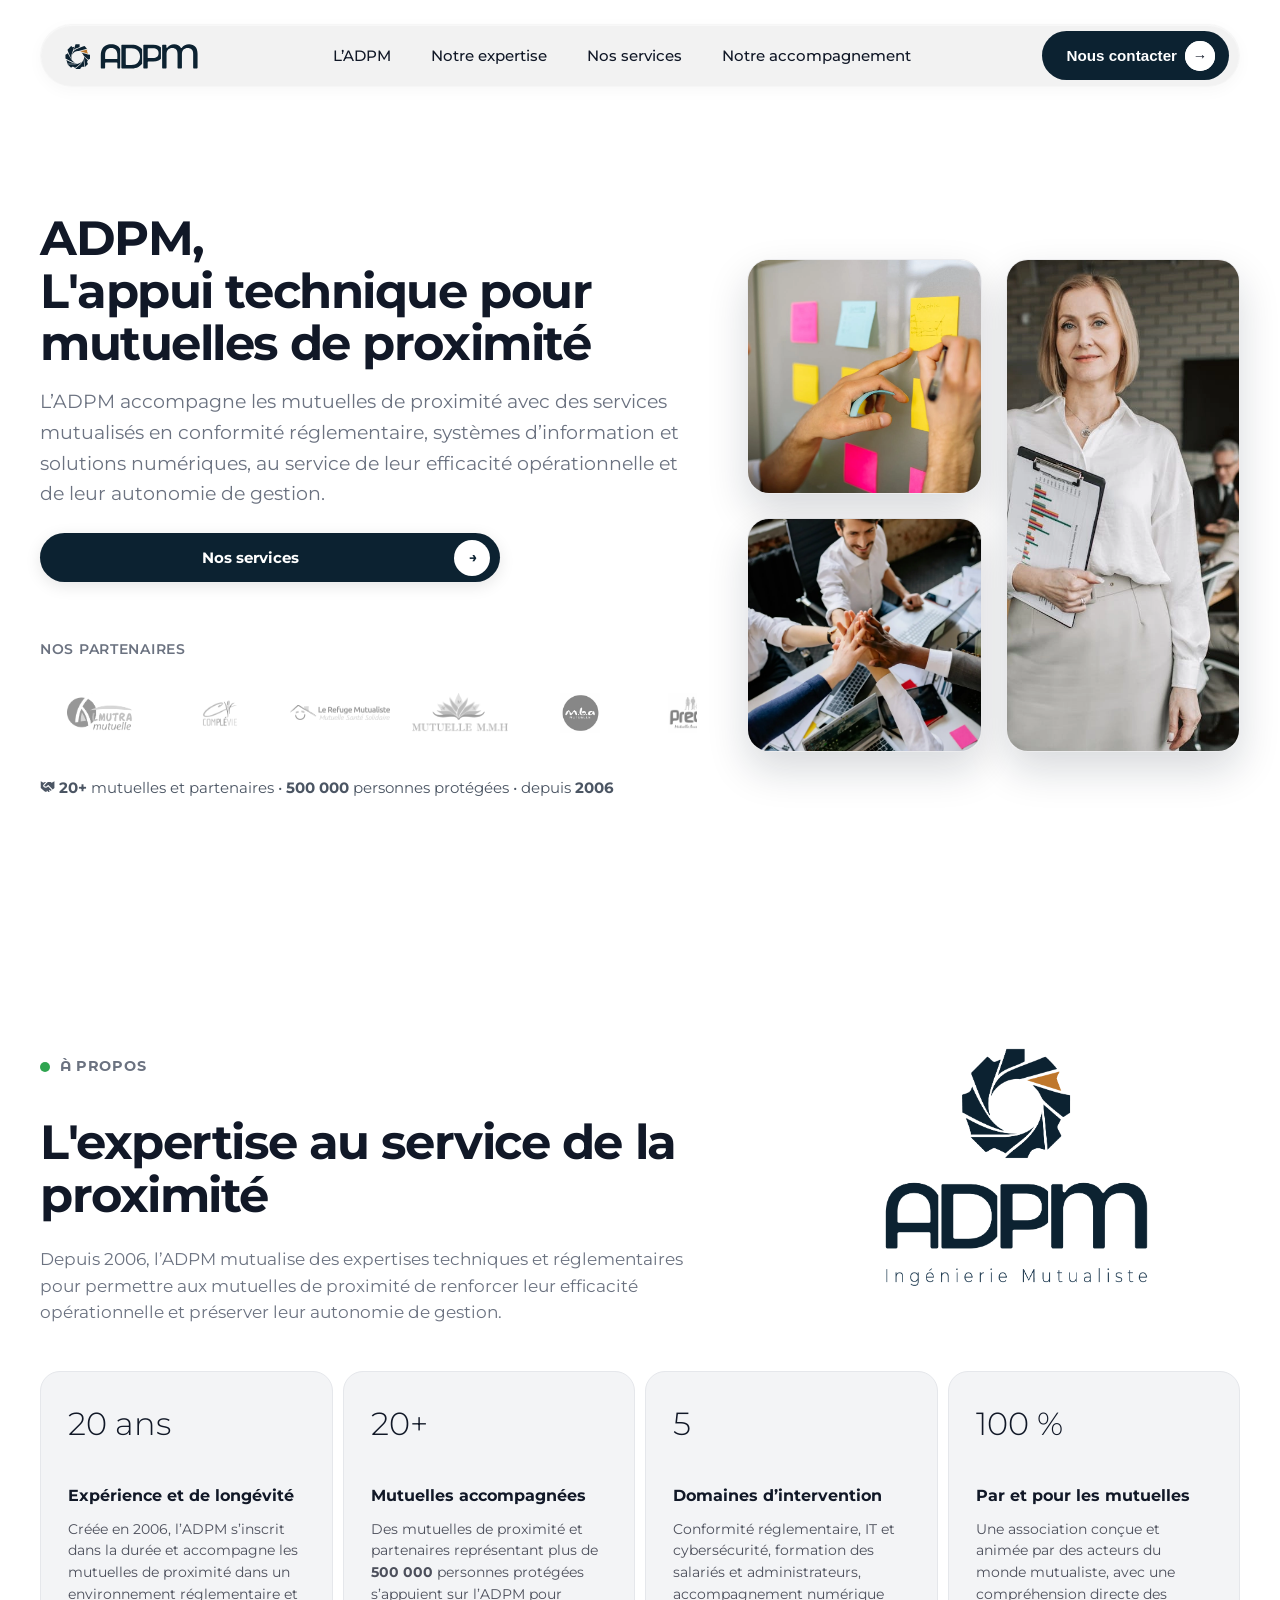
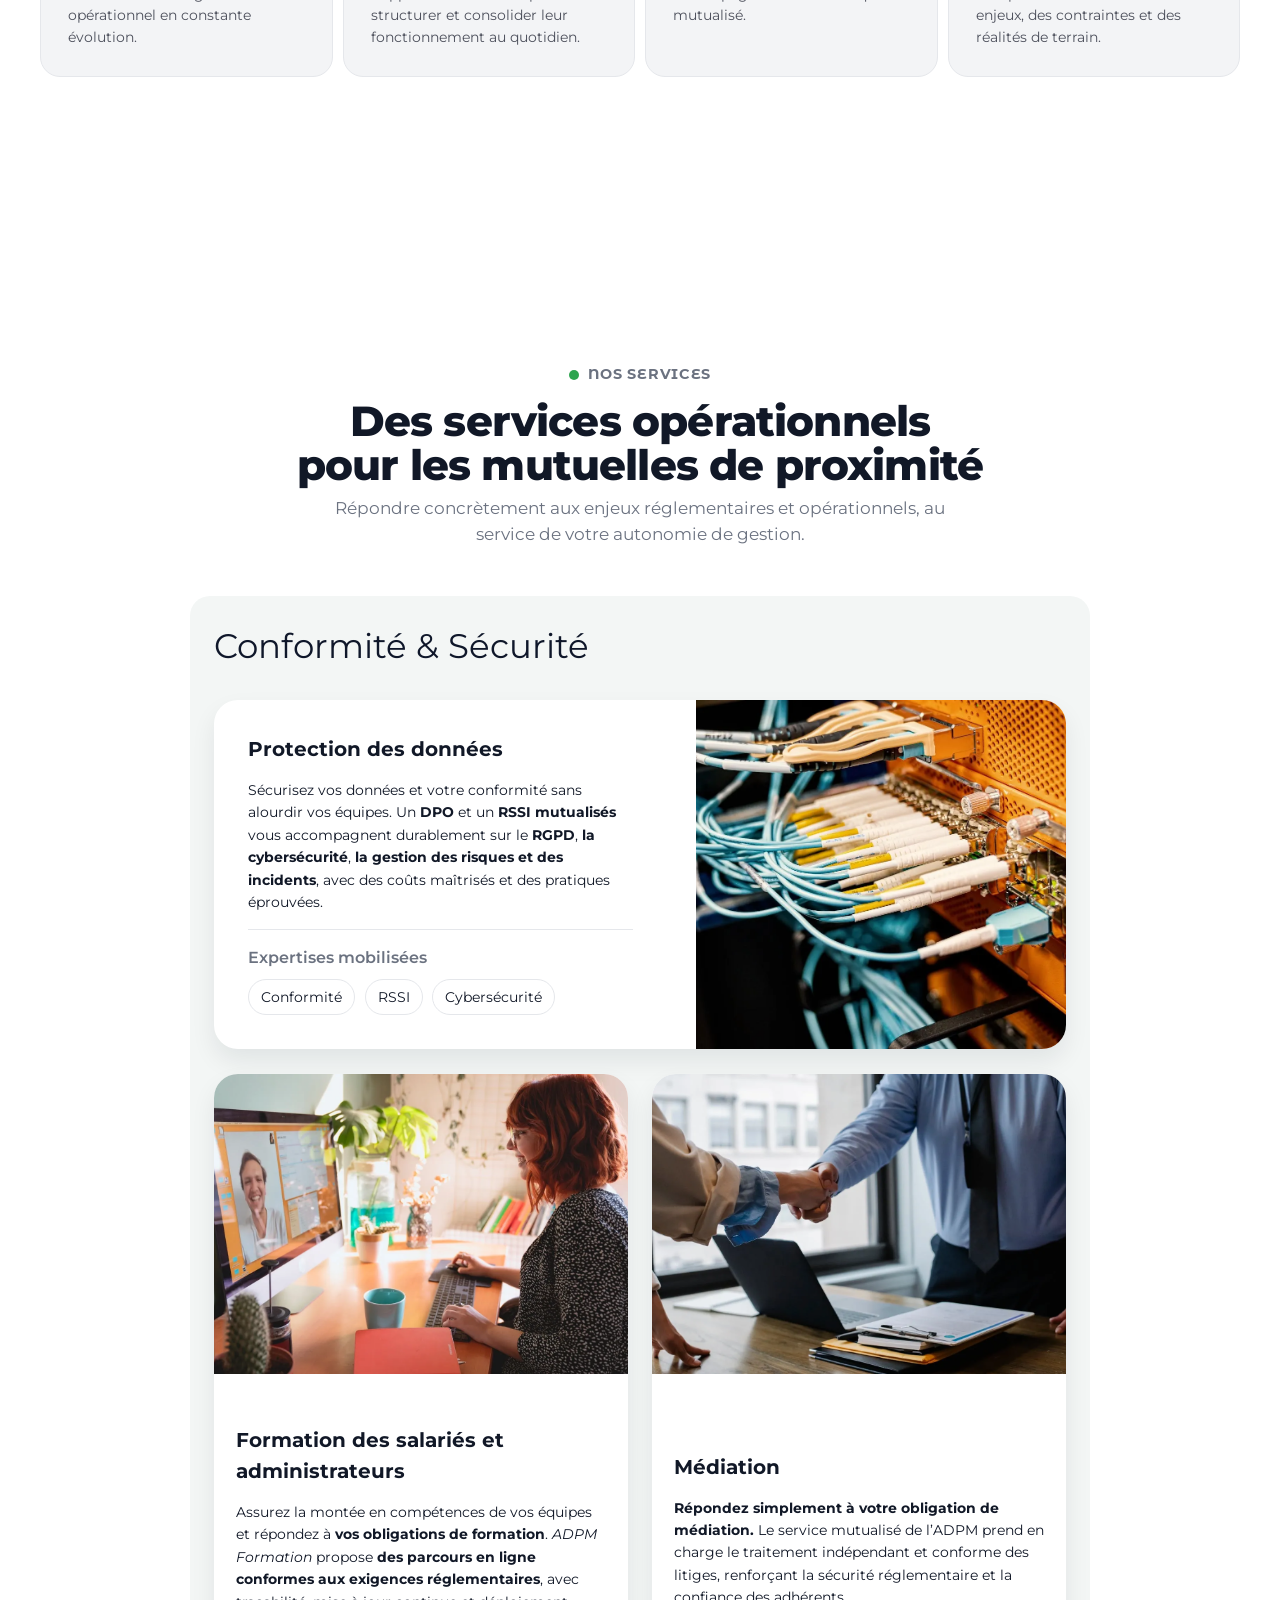
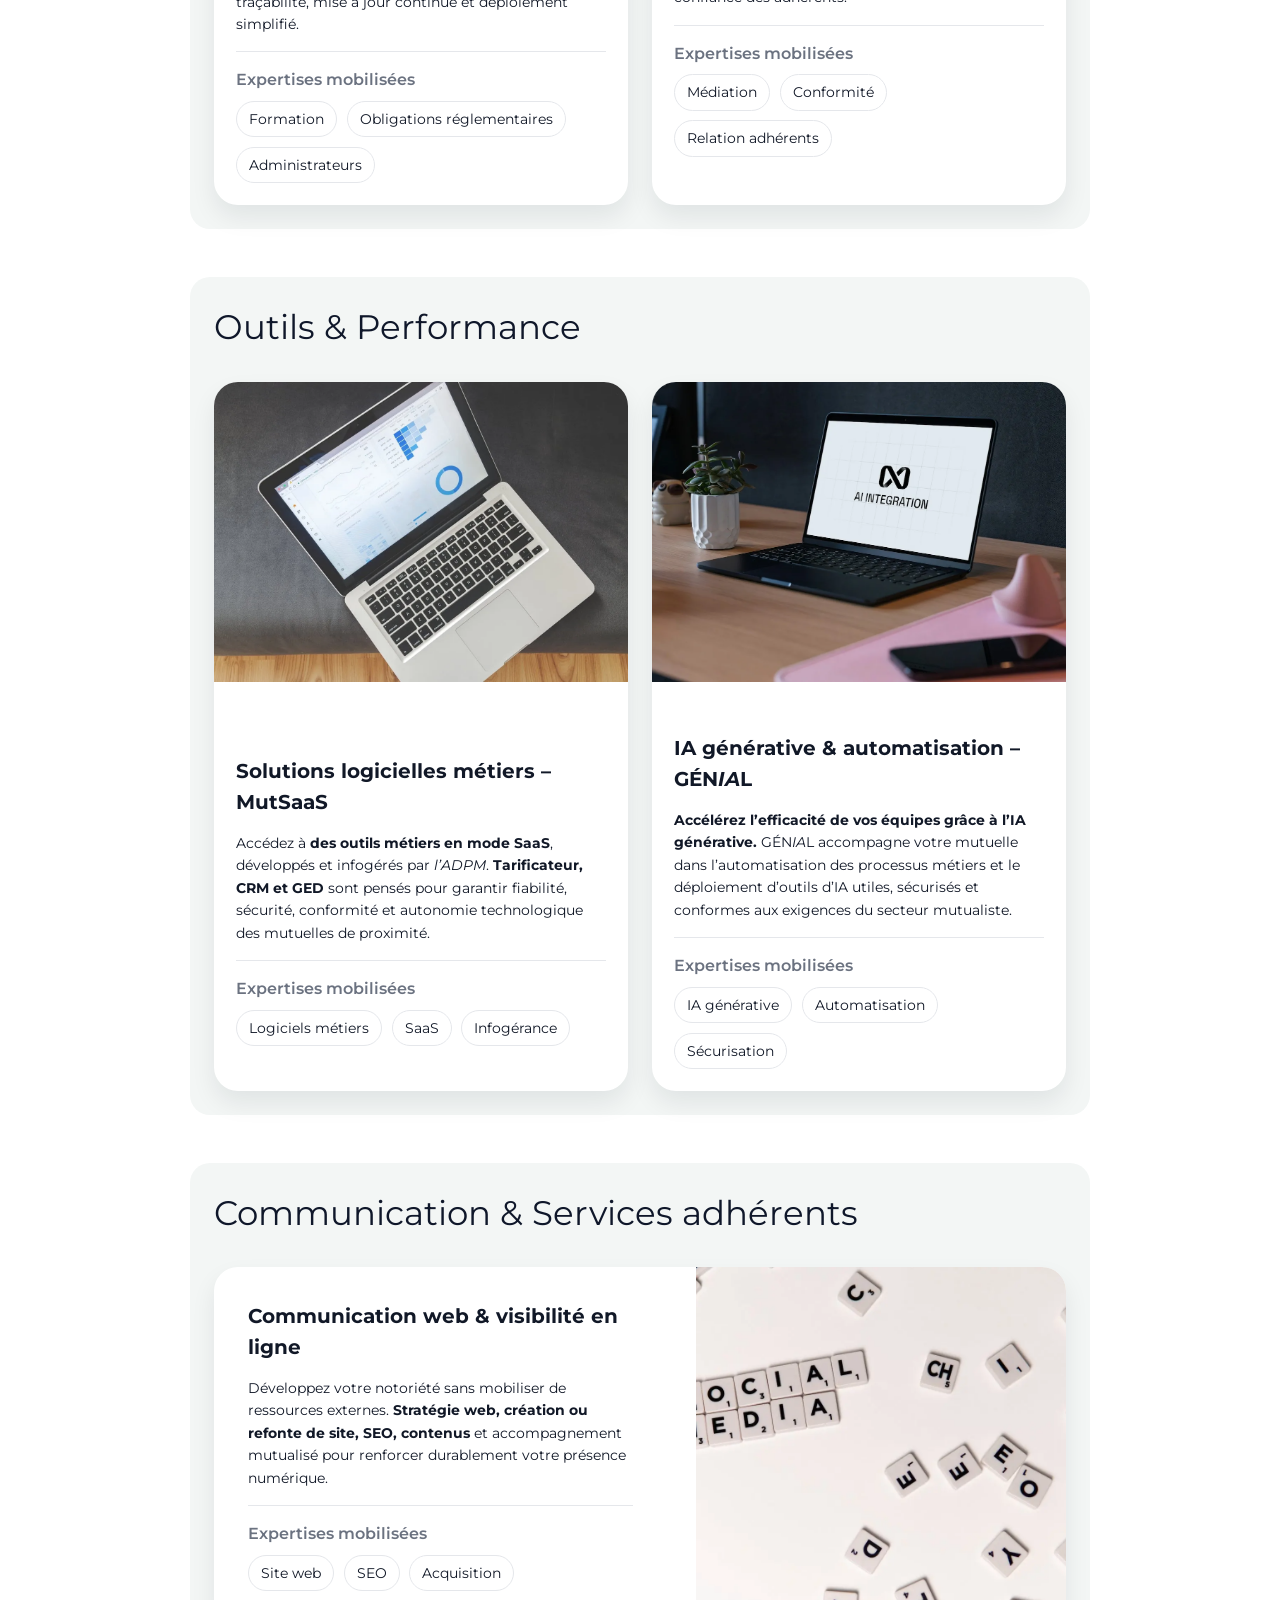
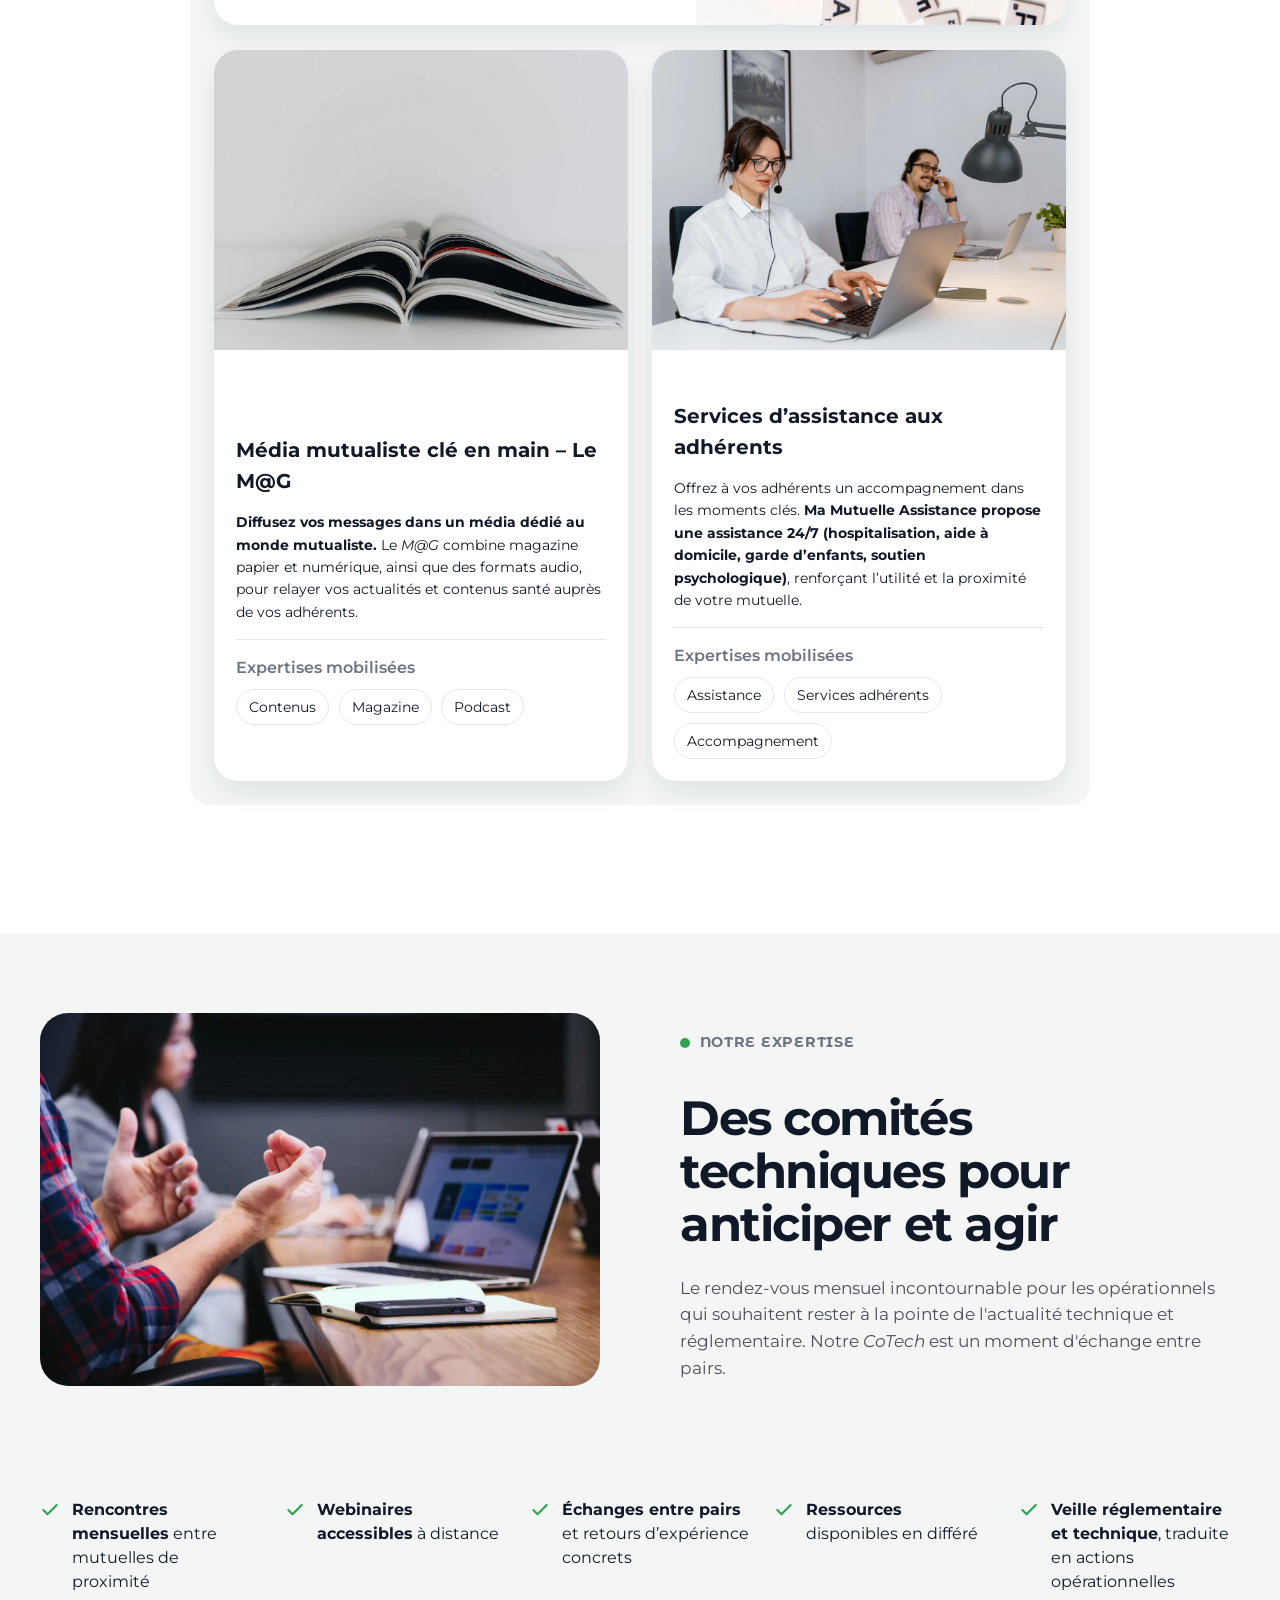
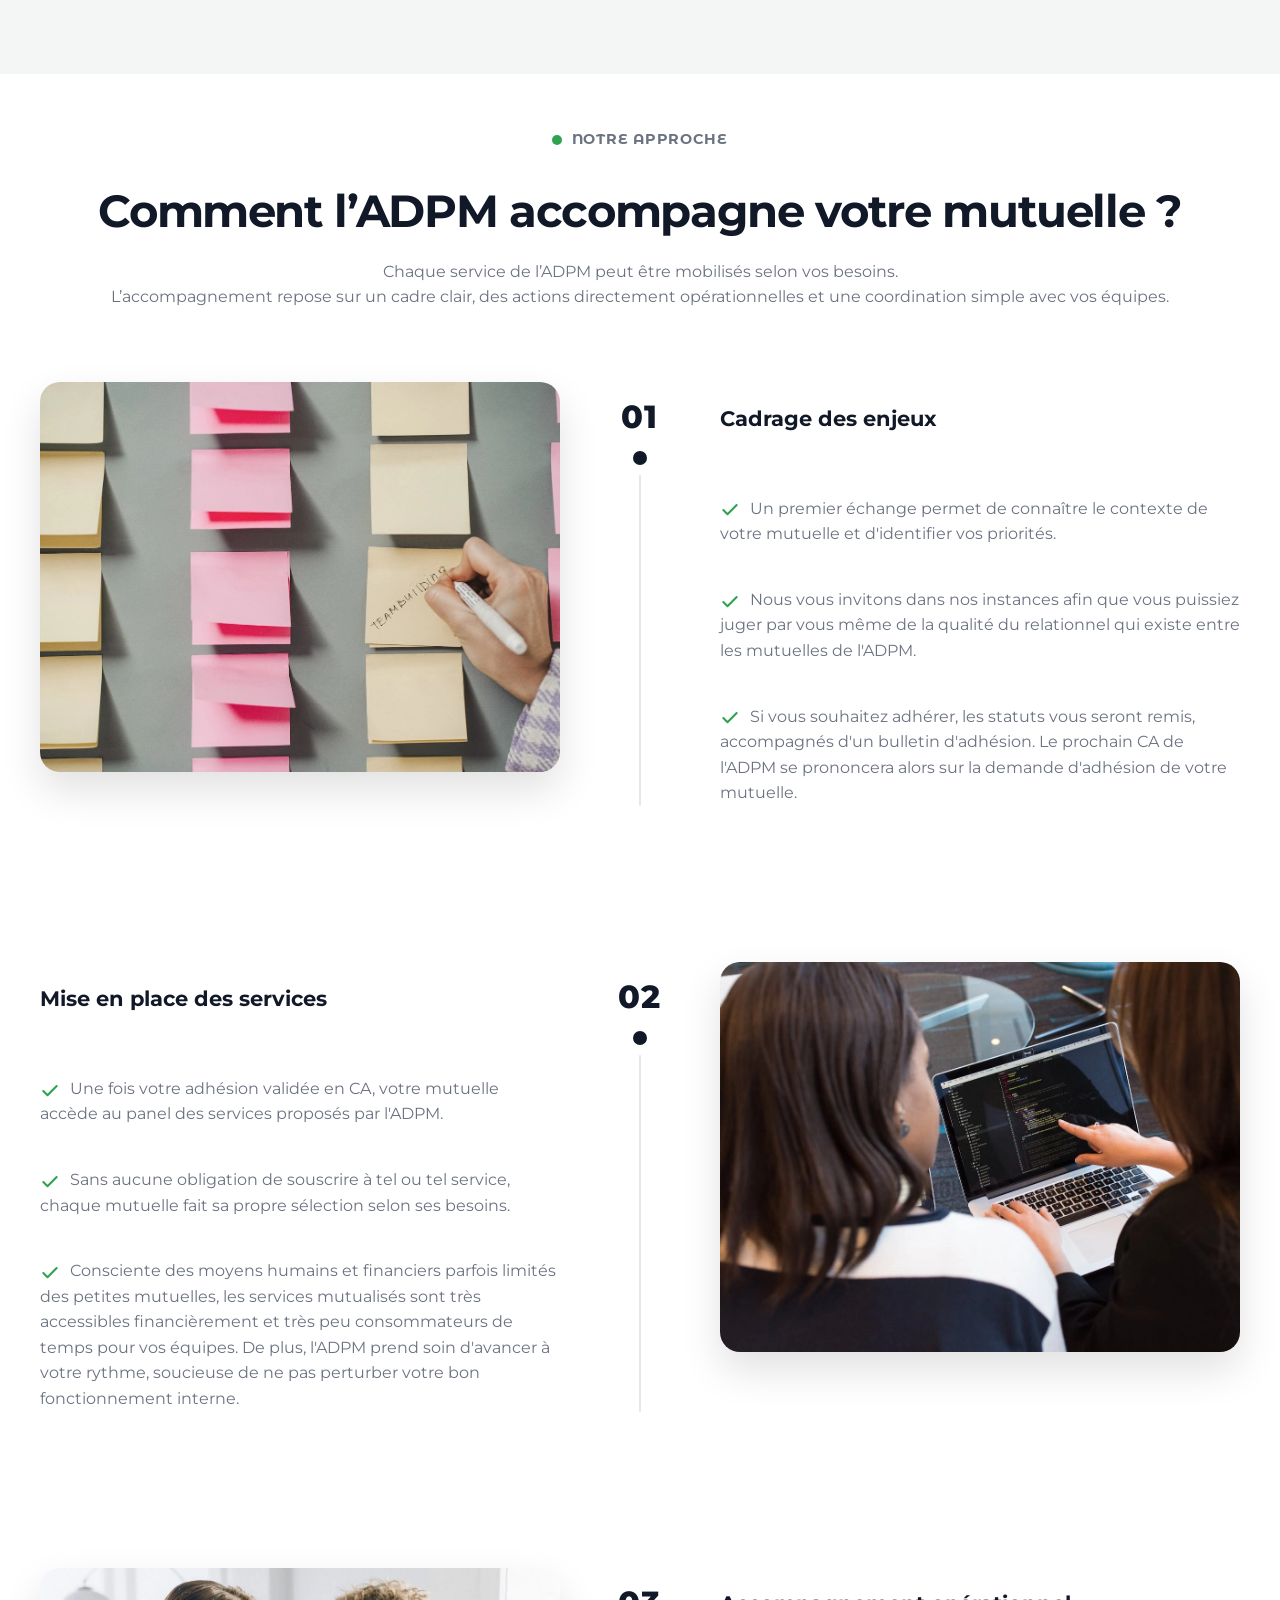
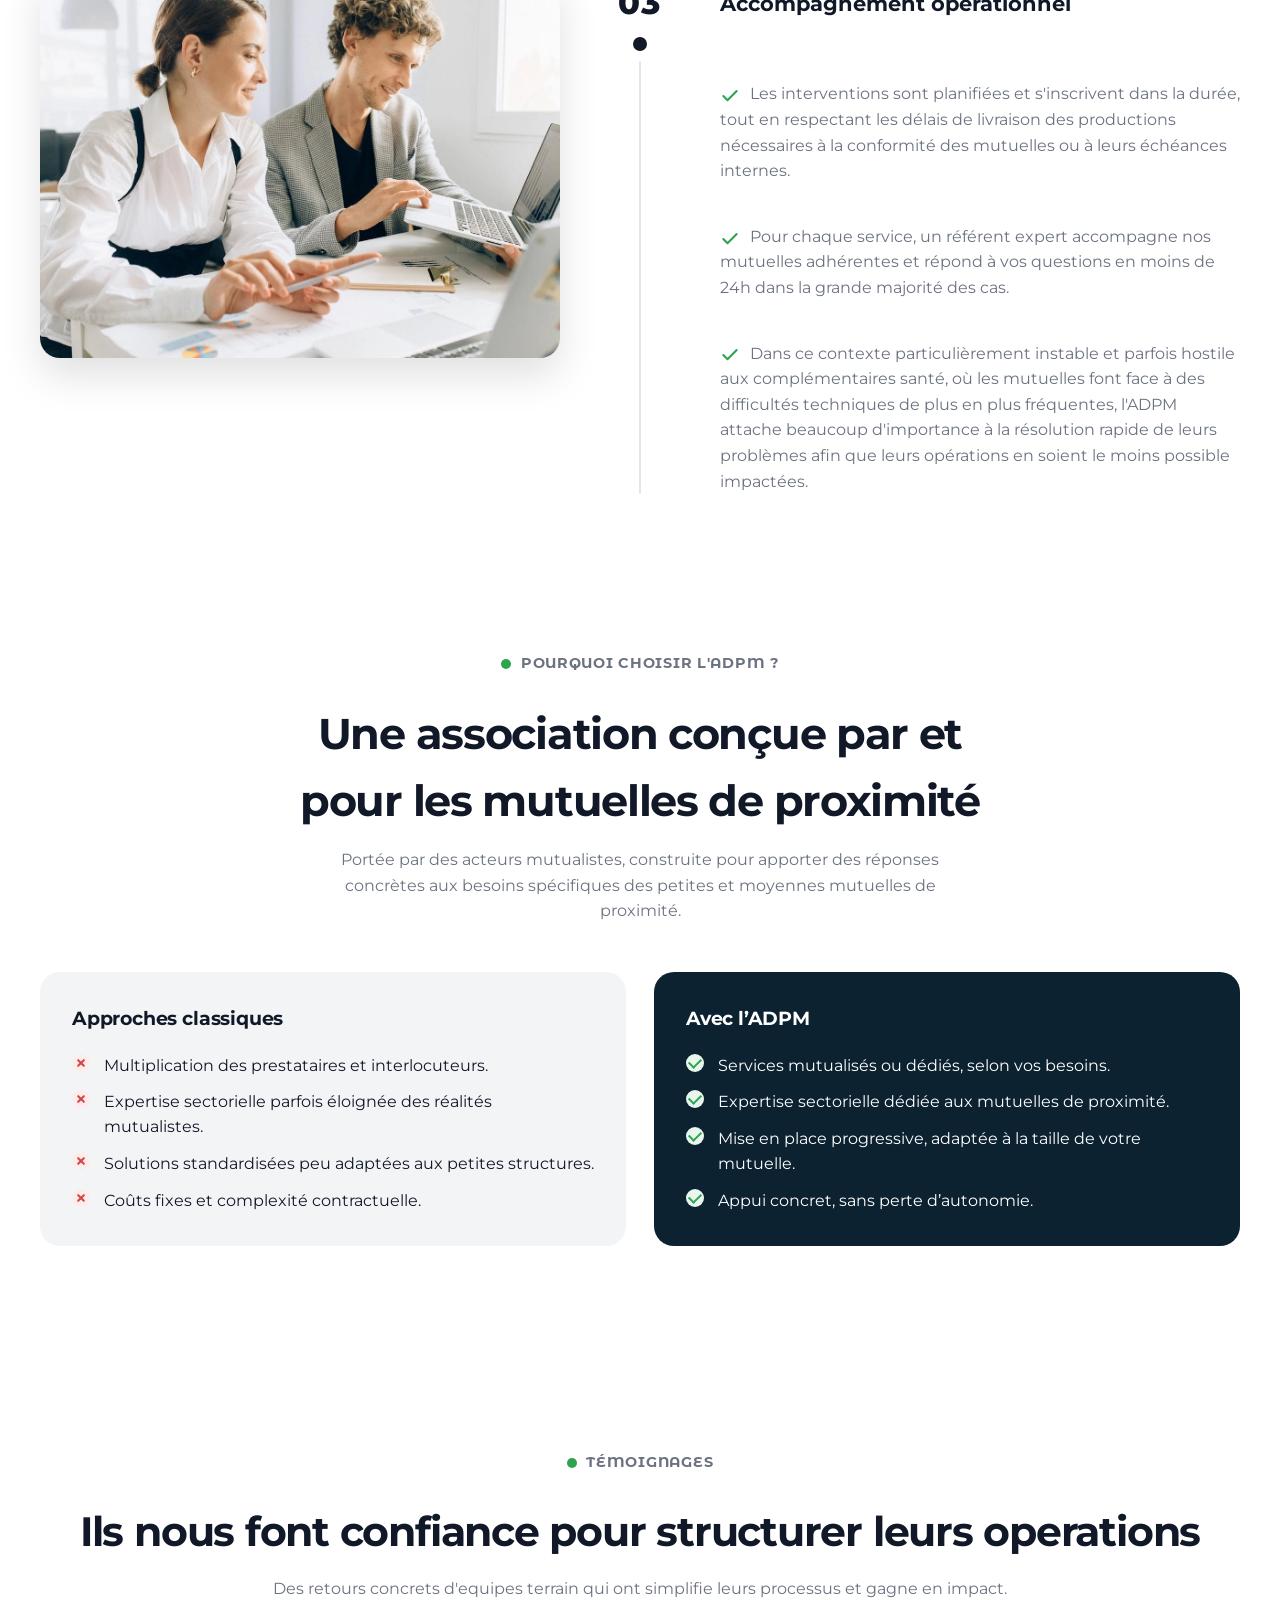
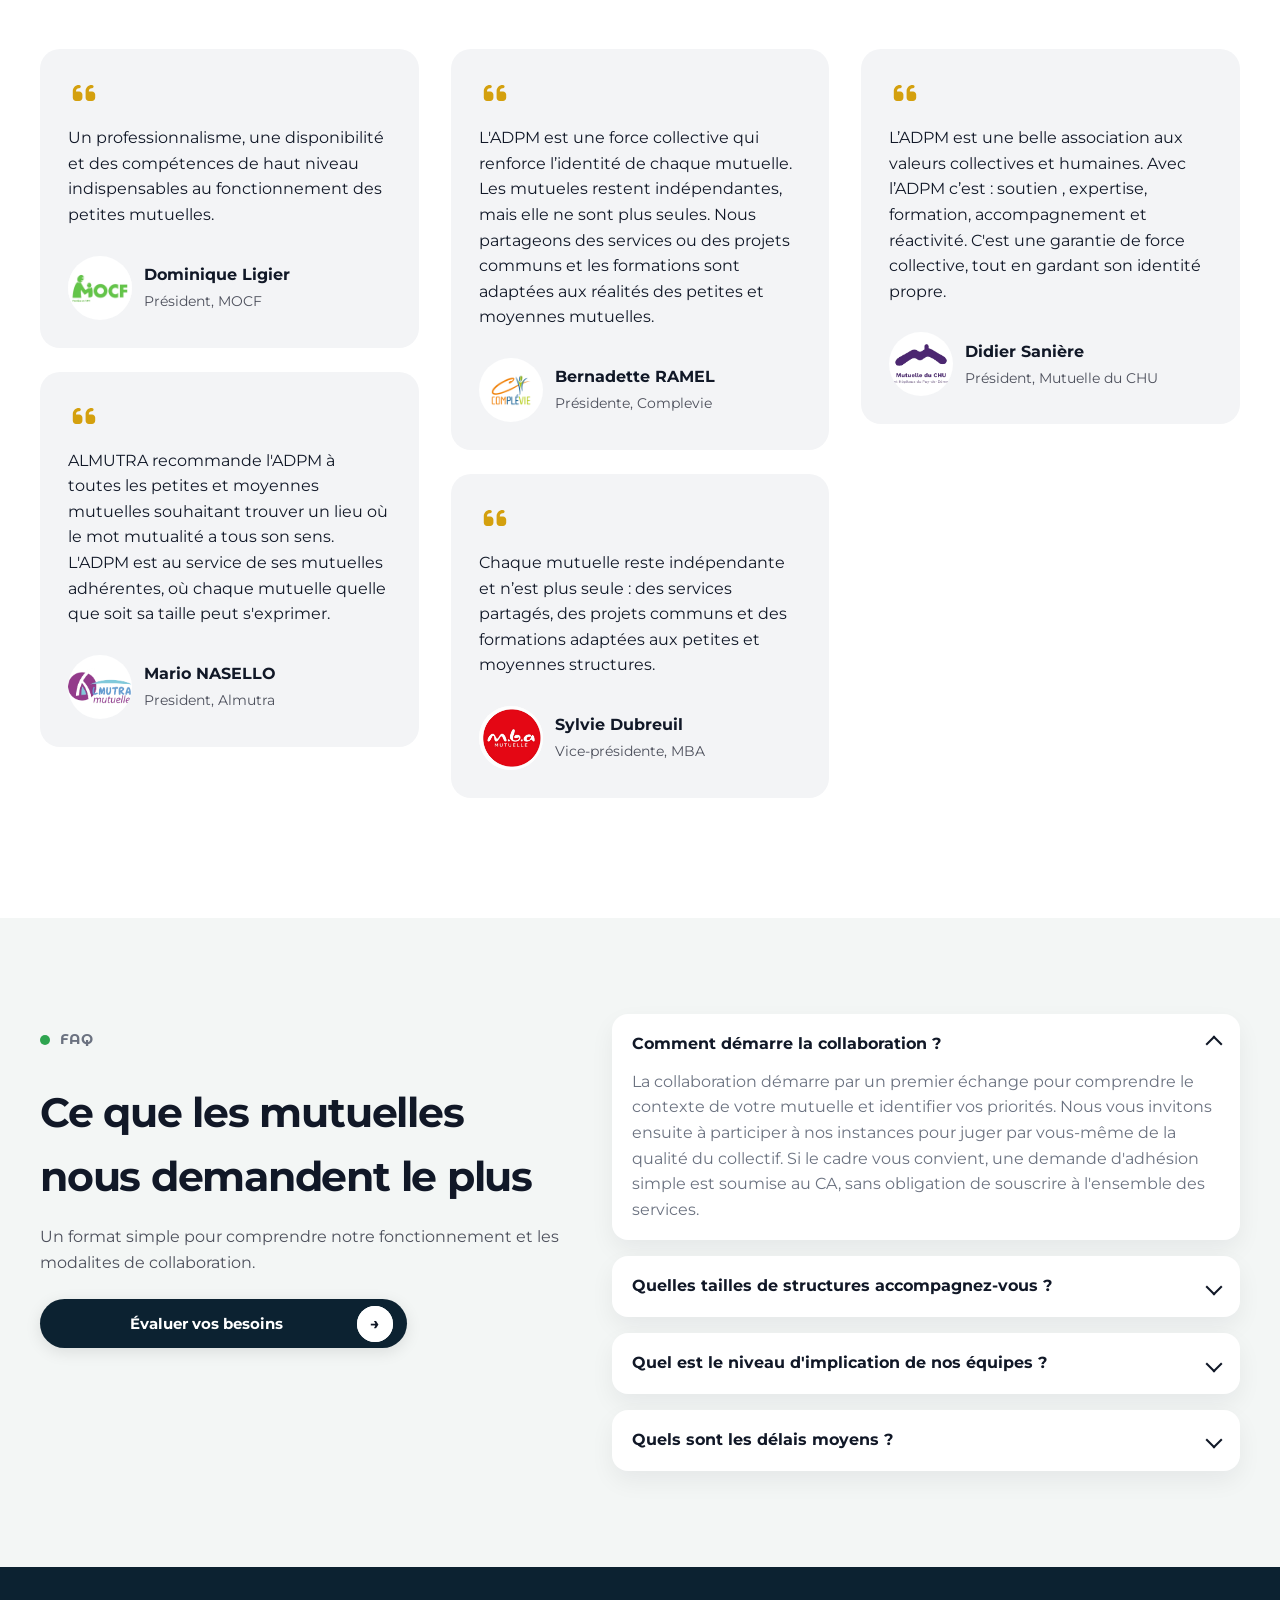
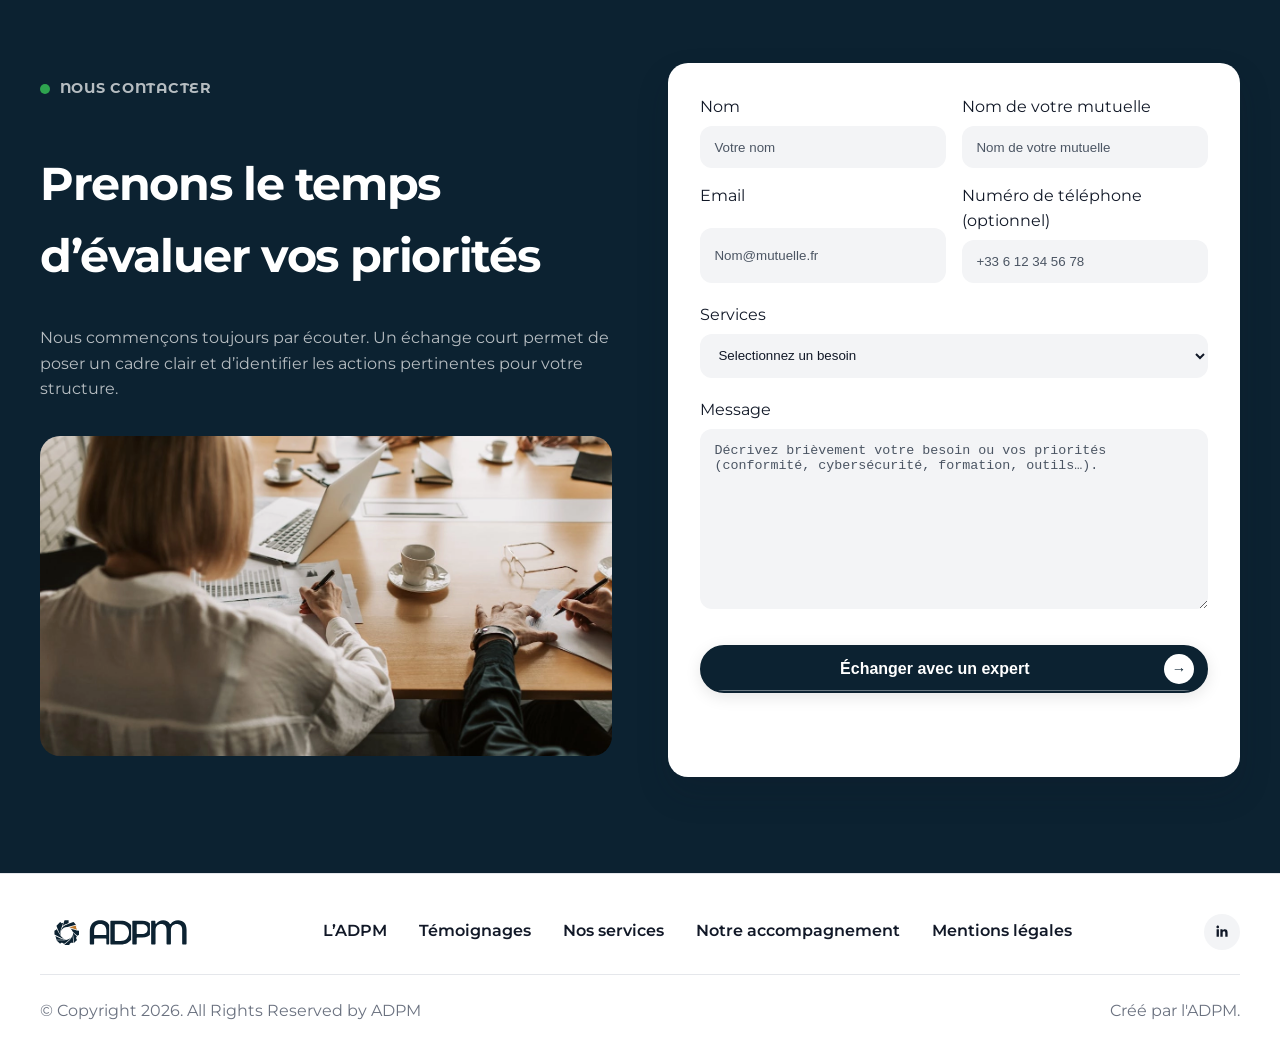
==== commit 0a55035b: "modify: readme + modify: css inutile + modify: réponse FAQ + catégories formulaire" ====
--- a/index.html
+++ b/index.html
@@ -5,51 +5,56 @@
   <meta name="viewport" content="width=device-width, initial-scale=1" />
   <meta http-equiv="X-UA-Compatible" content="IE=edge" />
 
-  <!-- Title -->
+ <!-- Title -->
   <title>ADPM | Services mutualisés pour mutuelles de proximité</title>
 
   <!-- Meta Description -->
-  <meta name="description" content="Conformité réglementaire, DPO/RSSI, Formations DDA : l’ADPM accompagne les mutuelles de proximité avec des services mutualisés sectoriels." />
+  <meta name="description" content="Conformité réglementaire, DPO/RSSI, Formations DDA : l'ADPM accompagne les mutuelles de proximité avec des services mutualisés sectoriels." />
 
   <meta name="robots" content="index, follow" />
   <meta name="author" content="ADPM — Association diversité et proximité mutualiste" />
   <meta name="language" content="fr" />
-  <link rel="canonical" href="https://williamscht.github.io/adpm-landing-page/" />
+  <link rel="canonical" href="https://adpm-mutuelles.fr/" />
 
   <!-- Favicon -->
   <link rel="icon" href="/images/favicon/ADPM1_favicon_.png" type="image/png" />
 
   <!-- Open Graph (LinkedIn + Facebook) -->
-  <meta property="og:url" content="https://williamscht.github.io/adpm-landing-page/" />
+  <meta property="og:url" content="https://adpm-mutuelles.fr/" />
   <meta property="og:type" content="website" />
-  <meta property="og:title" content="ADPM | L’appui technique des mutuelles de proximité" />
+  <meta property="og:title" content="ADPM | L'appui technique des mutuelles de proximité" />
   <meta property="og:description" content="DPO, RSSI, conformité réglementaire, formations et solutions numériques mutualisées : l'ADPM préserve l'autonomie de gestion des mutuelles de proximité." />
-  <meta property="og:image" content="https://williamscht.github.io/adpm-landing-page/images/og/og-image.png" />
+  <meta property="og:image" content="https://adpm-mutuelles.fr/images/og/og-image.png" />
   <meta property="og:locale" content="fr_FR" />
   <meta property="og:site_name" content="ADPM" />
 
   <!-- Twitter Card -->
   <meta name="twitter:card" content="summary_large_image" />
-  <meta name="twitter:title" content="ADPM | L’appui technique des mutuelles de proximité" />
-  <meta name="twitter:description" content="Services mutualisés pour mutuelles de proximité : conformité, RSSI, DPO, systèmes d’information et solutions numériques." />
-  <meta name="twitter:image" content="https://williamscht.github.io/adpm-landing-page/images/og/og-image.png" />
+  <meta name="twitter:title" content="ADPM | L'appui technique des mutuelles de proximité" />
+  <meta name="twitter:description" content="Services mutualisés pour mutuelles de proximité : conformité, RSSI, DPO, systèmes d'information et solutions numériques." />
+  <meta name="twitter:image" content="https://adpm-mutuelles.fr/images/og/og-image.png" />
 
   <!-- Structured Data -->
-  <script type="application/ld+json">
+ <script type="application/ld+json">
 {
   "@context": "https://schema.org",
   "@graph": [
+
     {
       "@type": "NGO",
       "@id": "https://adpm-mutuelles.fr/#organization",
       "name": "ADPM",
-      "legalName": "ADPM — Association diversité et proximité mutualiste",
+      "legalName": "ADPM — Association Diversité et Proximité Mutualiste",
       "url": "https://adpm-mutuelles.fr/",
-      "logo": "https://adpm-mutuelles.fr/images/logo/logo.png",
-      "image": "https://williamscht.github.io/adpm-landing-page/images/og/og-image.png",
-      "description": "Association mutualiste rassemblant des mutuelles de proximité et proposant des services mutualisés en conformité réglementaire, systèmes d’information et solutions numériques.",
+      "foundingDate": "2006",
+      "logo": {
+        "@type": "ImageObject",
+        "url": "https://adpm-mutuelles.fr/images/header/logo-adpm.svg"
+      },
+      "image": "https://adpm-mutuelles.fr/images/og/og-image.png",
+      "description": "Association mutualiste créée en 2006, l'ADPM regroupe des mutuelles de proximité et leur fournit des services mutualisés en conformité réglementaire, cybersécurité, formation, outils numériques et communication, pour préserver leur autonomie de gestion.",
       "email": "communication@adpm-mutuelles.fr",
-      "telephone": "+33 9 72 45 87 11",
+      "telephone": "+33972458711",
       "address": {
         "@type": "PostalAddress",
         "streetAddress": "17 bd Denys Puech",
@@ -57,49 +62,55 @@
         "addressLocality": "Rodez",
         "addressCountry": "FR"
       },
+      "areaServed": {
+        "@type": "Country",
+        "name": "France"
+      },
+      "knowsAbout": [
+        "Conformité réglementaire mutualiste",
+        "RGPD et protection des données",
+        "Cybersécurité",
+        "Délégué à la Protection des Données (DPO)",
+        "Responsable de la Sécurité des Systèmes d'Information (RSSI)",
+        "Formation DDA",
+        "Systèmes d'information pour mutuelles",
+        "Solutions SaaS métiers",
+        "IA générative et automatisation",
+        "Médiation des litiges",
+        "Communication numérique mutualiste"
+      ],
       "sameAs": [
-        "https://www.linkedin.com/company/adpm-mutuelles"
+        "https://www.linkedin.com/company/adpm-mutuelles",
+        "https://annuaire-entreprises.data.gouv.fr/entreprise/association-diversite-et-proximite-mutualiste-adpm-509222287"
       ],
-      "knowsAbout": [
-        "Conformité réglementaire",
-        "RSSI",
-        "DPO",
-        "Systèmes d’information",
-        "Solutions numériques",
-        "SEO",
-        "Référencement",
-        "Communication web"
-      ],
-      "contactPoint": [
-        {
-          "@type": "ContactPoint",
-          "contactType": "customer support",
-          "email": "communication@adpm-mutuelles.fr",
-          "telephone": "+33 9 72 45 87 11",
-          "availableLanguage": ["fr"],
-          "hoursAvailable": [
-            {
-              "@type": "OpeningHoursSpecification",
-              "dayOfWeek": ["Monday","Tuesday","Wednesday","Thursday","Friday"],
-              "opens": "08:30",
-              "closes": "12:00"
-            },
-            {
-              "@type": "OpeningHoursSpecification",
-              "dayOfWeek": ["Monday","Tuesday","Wednesday","Thursday","Friday"],
-              "opens": "13:30",
-              "closes": "18:00"
-            }
-          ]
-        }
-      ]
+      "contactPoint": {
+        "@type": "ContactPoint",
+        "contactType": "customer support",
+        "email": "communication@adpm-mutuelles.fr",
+        "telephone": "+33972458711",
+        "availableLanguage": ["fr"],
+        "hoursAvailable": [
+          {
+            "@type": "OpeningHoursSpecification",
+            "dayOfWeek": ["Monday","Tuesday","Wednesday","Thursday","Friday"],
+            "opens": "08:30",
+            "closes": "12:00"
+          },
+          {
+            "@type": "OpeningHoursSpecification",
+            "dayOfWeek": ["Monday","Tuesday","Wednesday","Thursday","Friday"],
+            "opens": "13:30",
+            "closes": "18:00"
+          }
+        ]
+      }
     },
 
     {
       "@type": "WebSite",
       "@id": "https://adpm-mutuelles.fr/#site",
       "url": "https://adpm-mutuelles.fr/",
-      "name": "ADPM",
+      "name": "ADPM — Services mutualisés pour mutuelles de proximité",
       "publisher": { "@id": "https://adpm-mutuelles.fr/#organization" },
       "inLanguage": "fr-FR"
     },
@@ -109,55 +120,168 @@
       "@id": "https://adpm-mutuelles.fr/#page",
       "url": "https://adpm-mutuelles.fr/",
       "name": "ADPM — Services mutualisés pour mutuelles de proximité",
-      "description": "Services mutualisés pour mutuelles de proximité : conformité réglementaire, systèmes d’information, RSSI/DPO et solutions numériques.",
+      "description": "L'ADPM accompagne les mutuelles de proximité avec des services mutualisés en conformité réglementaire, cybersécurité, formation, outils numériques et communication.",
       "isPartOf": { "@id": "https://adpm-mutuelles.fr/#site" },
       "about": { "@id": "https://adpm-mutuelles.fr/#organization" },
       "inLanguage": "fr-FR",
       "primaryImageOfPage": {
         "@type": "ImageObject",
-        "url": "https://williamscht.github.io/adpm-landing-page/images/og/og-image.png"
+        "url": "https://adpm-mutuelles.fr/images/og/og-image.png"
+      }
+    },
+
+    {
+      "@type": "Service",
+      "@id": "https://adpm-mutuelles.fr/#service-dpo-rssi",
+      "name": "DPO et RSSI mutualisés",
+      "serviceType": "Protection des données et cybersécurité mutualisées",
+      "description": "Un DPO et un RSSI mutualisés accompagnent les mutuelles de proximité sur le RGPD, la cybersécurité, la gestion des risques et des incidents, avec des coûts maîtrisés et des pratiques éprouvées.",
+      "provider": { "@id": "https://adpm-mutuelles.fr/#organization" },
+      "areaServed": { "@type": "Country", "name": "France" },
+      "audience": {
+        "@type": "Audience",
+        "audienceType": "Mutuelles de proximité"
+      }
+    },
+
+    {
+      "@type": "Service",
+      "@id": "https://adpm-mutuelles.fr/#service-mediation",
+      "name": "Service de médiation mutualisé",
+      "serviceType": "Médiation des litiges pour mutuelles",
+      "description": "Traitement indépendant et conforme des litiges pour répondre à l'obligation légale de médiation, renforçant la sécurité réglementaire et la confiance des adhérents.",
+      "provider": { "@id": "https://adpm-mutuelles.fr/#organization" },
+      "areaServed": { "@type": "Country", "name": "France" },
+      "audience": {
+        "@type": "Audience",
+        "audienceType": "Mutuelles de proximité"
+      }
+    },
+
+    {
+      "@type": "Service",
+      "@id": "https://adpm-mutuelles.fr/#service-formation",
+      "name": "ADPM Formation — Formations salariés et administrateurs",
+      "serviceType": "Formation réglementaire pour mutuelles (DDA)",
+      "description": "Parcours de formation en ligne conformes aux exigences réglementaires (DDA), avec traçabilité, mise à jour continue et déploiement simplifié pour les salariés et administrateurs de mutuelles.",
+      "provider": { "@id": "https://adpm-mutuelles.fr/#organization" },
+      "areaServed": { "@type": "Country", "name": "France" },
+      "audience": {
+        "@type": "Audience",
+        "audienceType": "Salariés et administrateurs de mutuelles de proximité"
+      }
+    },
+
+    {
+      "@type": "Service",
+      "@id": "https://adpm-mutuelles.fr/#service-mutsaas",
+      "name": "MutSaaS — Solutions logicielles métiers pour mutuelles",
+      "serviceType": "Logiciels SaaS métiers pour mutuelles de proximité",
+      "description": "Outils métiers en mode SaaS développés et infogérés par l'ADPM : tarificateur, CRM et GED, pensés pour garantir fiabilité, sécurité, conformité et autonomie technologique des mutuelles de proximité.",
+      "provider": { "@id": "https://adpm-mutuelles.fr/#organization" },
+      "areaServed": { "@type": "Country", "name": "France" },
+      "audience": {
+        "@type": "Audience",
+        "audienceType": "Mutuelles de proximité"
+      }
+    },
+
+    {
+      "@type": "Service",
+      "@id": "https://adpm-mutuelles.fr/#service-genial",
+      "name": "GÉNIAL — IA générative et automatisation pour mutuelles",
+      "serviceType": "IA générative et automatisation des processus métiers",
+      "description": "Accompagnement des mutuelles dans l'automatisation des processus métiers et le déploiement d'outils d'IA générative utiles, sécurisés et conformes aux exigences du secteur mutualiste.",
+      "provider": { "@id": "https://adpm-mutuelles.fr/#organization" },
+      "areaServed": { "@type": "Country", "name": "France" },
+      "audience": {
+        "@type": "Audience",
+        "audienceType": "Mutuelles de proximité"
+      }
+    },
+
+    {
+      "@type": "Service",
+      "@id": "https://adpm-mutuelles.fr/#service-communication",
+      "name": "Communication web et visibilité en ligne pour mutuelles",
+      "serviceType": "Stratégie web, SEO et création de site pour mutuelles",
+      "description": "Stratégie web, création ou refonte de site, SEO, contenus et accompagnement mutualisé pour renforcer durablement la présence numérique des mutuelles de proximité.",
+      "provider": { "@id": "https://adpm-mutuelles.fr/#organization" },
+      "areaServed": { "@type": "Country", "name": "France" },
+      "audience": {
+        "@type": "Audience",
+        "audienceType": "Mutuelles de proximité"
+      }
+    },
+
+    {
+      "@type": "Service",
+      "@id": "https://adpm-mutuelles.fr/#service-mag",
+      "name": "Le M@G — Média mutualiste clé en main",
+      "serviceType": "Média mutualiste (magazine papier, numérique, audio)",
+      "description": "Magazine papier et numérique, ainsi que des formats audio pour relayer les actualités et contenus santé des mutuelles auprès de leurs adhérents.",
+      "provider": { "@id": "https://adpm-mutuelles.fr/#organization" },
+      "areaServed": { "@type": "Country", "name": "France" },
+      "audience": {
+        "@type": "Audience",
+        "audienceType": "Mutuelles de proximité et leurs adhérents"
+      }
+    },
+
+    {
+      "@type": "Service",
+      "@id": "https://adpm-mutuelles.fr/#service-assistance",
+      "name": "Ma Mutuelle Assistance — Services d'assistance aux adhérents",
+      "serviceType": "Assistance 24/7 pour adhérents de mutuelles",
+      "description": "Assistance 24h/24 et 7j/7 pour les adhérents des mutuelles : hospitalisation, aide à domicile, garde d'enfants et soutien psychologique, renforçant la proximité et l'utilité des mutuelles.",
+      "provider": { "@id": "https://adpm-mutuelles.fr/#organization" },
+      "areaServed": { "@type": "Country", "name": "France" },
+      "audience": {
+        "@type": "Audience",
+        "audienceType": "Adhérents de mutuelles de proximité"
       }
     },
 
     {
       "@type": "FAQPage",
       "@id": "https://adpm-mutuelles.fr/#faq",
-      "isPartOf": { "@id": "https://adpm-mutuelles.fr/#site" },
+      "isPartOf": { "@id": "https://adpm-mutuelles.fr/#page" },
       "mainEntity": [
         {
           "@type": "Question",
-          "name": "Comment démarre la collaboration ?",
+          "name": "Comment démarre la collaboration avec l'ADPM ?",
           "acceptedAnswer": {
             "@type": "Answer",
-            "text": "Nous démarrons par un diagnostic court pour cadrer les enjeux, puis nous construisons une feuille de route opérationnelle partagée."
+            "text": "La collaboration démarre par un premier échange pour comprendre le contexte de votre mutuelle et identifier vos priorités. Nous vous invitons ensuite à participer à nos instances afin de juger par vous-même de la qualité du collectif et des échanges entre pairs. Un cadre clair est posé dès le départ, avec des actions directement opérationnelles et une coordination simple avec vos équipes."
           }
         },
         {
           "@type": "Question",
-          "name": "Quelles tailles de structures accompagnez-vous ?",
+          "name": "Quelles tailles de mutuelles l'ADPM accompagne-t-elle ?",
           "acceptedAnswer": {
             "@type": "Answer",
-            "text": "Nous intervenons auprès de mutuelles et d’acteurs locaux de toutes tailles avec une approche adaptée au contexte."
+            "text": "L'ADPM accompagne des mutuelles de proximité de toutes tailles, petites et moyennes structures comprises. Les services mutualisés sont conçus pour être financièrement accessibles et peu consommateurs de temps pour vos équipes. Chaque mutuelle sélectionne librement les services dont elle a besoin, sans obligation de souscrire à l'ensemble des offres proposées."
           }
         },
         {
           "@type": "Question",
-          "name": "Quel est le niveau d’implication de nos équipes ?",
+          "name": "Quel est le niveau d'implication des équipes de la mutuelle ?",
           "acceptedAnswer": {
             "@type": "Answer",
-            "text": "L’implication est progressive et pragmatique, avec des points de validation légers et des livrables exploitables."
+            "text": "L'implication de vos équipes est volontairement légère. L'ADPM avance à votre rythme pour ne pas perturber votre fonctionnement interne. Les interventions sont planifiées, les livrables directement exploitables, et un référent expert dédié répond à vos questions en moins de 24h dans la grande majorité des cas."
           }
         },
         {
           "@type": "Question",
-          "name": "Quels sont les délais moyens ?",
+          "name": "Quels sont les délais moyens d'accompagnement ?",
           "acceptedAnswer": {
             "@type": "Answer",
-            "text": "Le rythme est adapté à vos contraintes, avec des cycles courts pour obtenir rapidement des résultats mesurables."
+            "text": "Les délais sont adaptés à vos contraintes et à vos échéances réglementaires. L'ADPM travaille en cycles courts pour produire rapidement des résultats mesurables, tout en s'inscrivant dans une relation durable. Les interventions respectent les délais de livraison nécessaires à la conformité de votre mutuelle ou à ses échéances internes."
           }
         }
       ]
     }
+
   ]
 }
 </script>
@@ -175,7 +299,6 @@
   <!-- JS -->
 <script src="js/main.js" defer></script>
 </head>
-
   <body>
     <!-- A — Header & Navigation (Capsule Design) -->
     <header class="site-header" role="banner">
@@ -917,19 +1040,19 @@
           <div class="faq-right">
             <details class="faq-item" open>
               <summary>Comment démarre la collaboration ?</summary>
-              <p>Nous démarrons par un diagnostic court pour cadrer les enjeux, puis nous construisons une feuille de route operationnelle partagée.</p>
+              <p>La collaboration démarre par un premier échange pour comprendre le contexte de votre mutuelle et identifier vos priorités. Nous vous invitons ensuite à participer à nos instances pour juger par vous-même de la qualité du collectif. Si le cadre vous convient, une demande d'adhésion simple est soumise au CA, sans obligation de souscrire à l'ensemble des services.</p>
             </details>
             <details class="faq-item">
               <summary>Quelles tailles de structures accompagnez-vous ?</summary>
-              <p>Nous intervenons auprès de mutuelles et d'acteurs locaux de toutes tailles avec une approche adaptée au contexte.</p>
+              <p>L'ADPM accompagne des mutuelles de proximité de toutes tailles, petites et moyennes structures comprises. Les services mutualisés sont conçus pour être financièrement accessibles et peu consommateurs de temps pour vos équipes. Chaque mutuelle sélectionne librement les services dont elle a besoin, sans obligation de souscrire à l'ensemble des offres proposées.</p>
             </details>
             <details class="faq-item">
               <summary>Quel est le niveau d'implication de nos équipes ?</summary>
-              <p>L'implication est progressive et pragmatique, avec des points de validation légers et des livrables exploitables.</p>
+              <p>L'implication de notre équipe est volontairement légère. L'ADPM avance à votre rythme pour ne pas perturber votre fonctionnement interne. Les interventions sont planifiées, les livrables directement exploitables, et un référent expert dédié répond à vos questions en moins de 24h dans la grande majorité des cas.</p>
             </details>
             <details class="faq-item">
               <summary>Quels sont les délais moyens ?</summary>
-              <p>Le rythme est adapté a vos contraintes, avec des cycles courts pour obtenir rapidement des resultats mesurables.</p>
+              <p>Les délais sont adaptés à vos contraintes et à vos échéances réglementaires. L'ADPM travaille en cycles courts pour produire rapidement des résultats mesurables, tout en s'inscrivant dans une relation durable. Les interventions respectent les délais de livraison nécessaires à la conformité de votre mutuelle ou à ses échéances internes.</p>
             </details>
           </div>
         </div>
@@ -971,12 +1094,13 @@
                 <label for="service">Services</label>
                 <select id="service" name="service">
                   <option value="" selected>Selectionnez un besoin</option>
-                  <option value="conformite">Conformite et RGPD</option>
-                  <option value="cybersecurite">Cybersecurite</option>
-                  <option value="operations">Operations et support</option>
-                  <option value="pilotage">Pilotage et indicateurs</option>
-                  <option value="formation">Formation des equipes</option>
-                  <option value="communication">Communication et visibilite</option>
+                  <option value="conformite">Conformité & Protection des données</option>
+                  <option value="cybersecurite">Cybersécurité</option>
+                  <option value="mediation">Médiation</option>
+                  <option value="mutsaas">Solutions logicielles métiers (MutSaaS)</option>
+                  <option value="ia">IA générative & automatisation</option>
+                  <option value="formation">Formation des salariés et administrateurs</option>
+                  <option value="communication">Communication web & visibilité</option>
                   <option value="autre">Autre</option>
                 </select>
               </div>
@@ -997,7 +1121,7 @@
         <div class="footer-row footer-row-top">
           <div class="footer-brand">
             <a href="#top" aria-label="ADPM - Home">
-              <img src="./images/header/ADPM1_header-27.svg" alt="Logo de ADPM — Association Diversité et Proximité Mutualiste" class="brand-logo" />
+              <img src="./images/header/logo-adpm.svg" alt="Logo de ADPM — Association Diversité et Proximité Mutualiste" class="brand-logo" />
             </a>
           </div>
           <nav class="footer-nav" aria-label="Footer">
--- a/css/sections.css
+++ b/css/sections.css
@@ -2578,7 +2578,7 @@
   }
 }
 
-.services__card.reverse{ }
+
 
 .services__content h3{
   margin: 0 0 0.5rem;
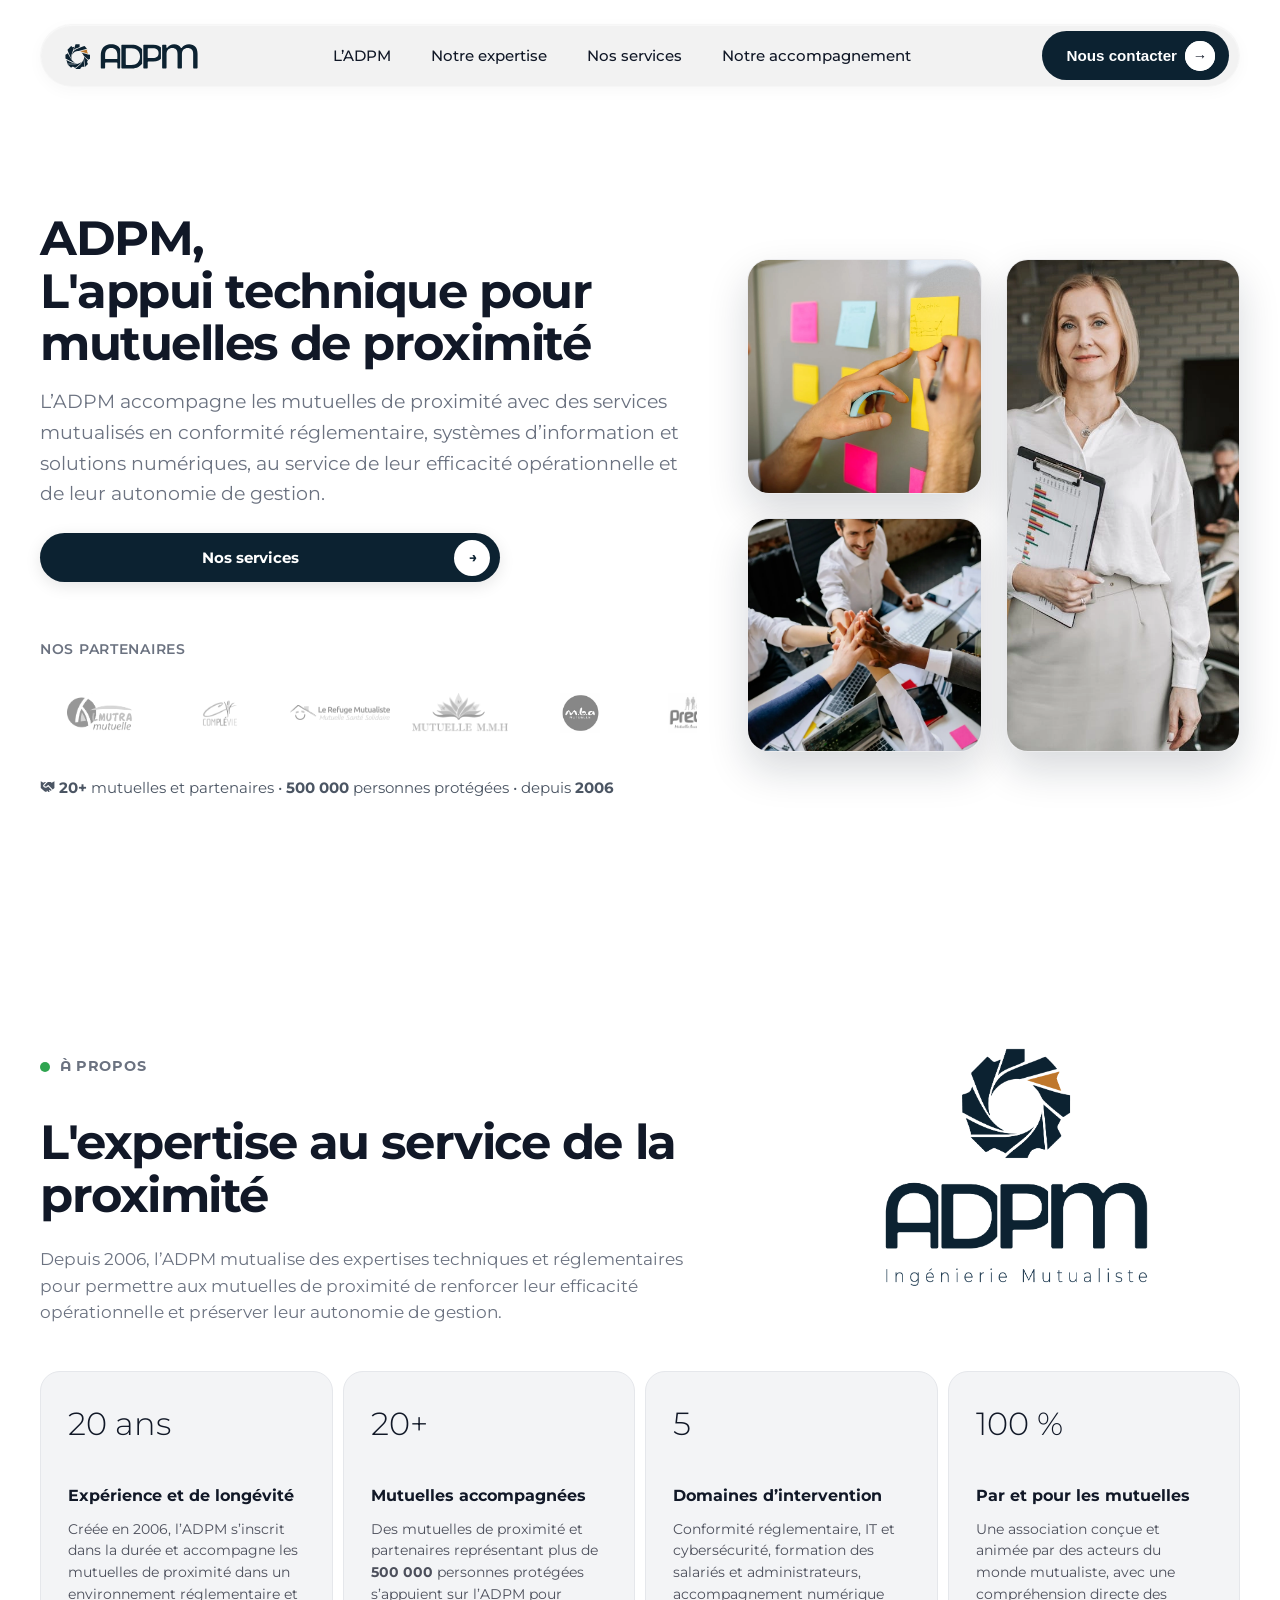
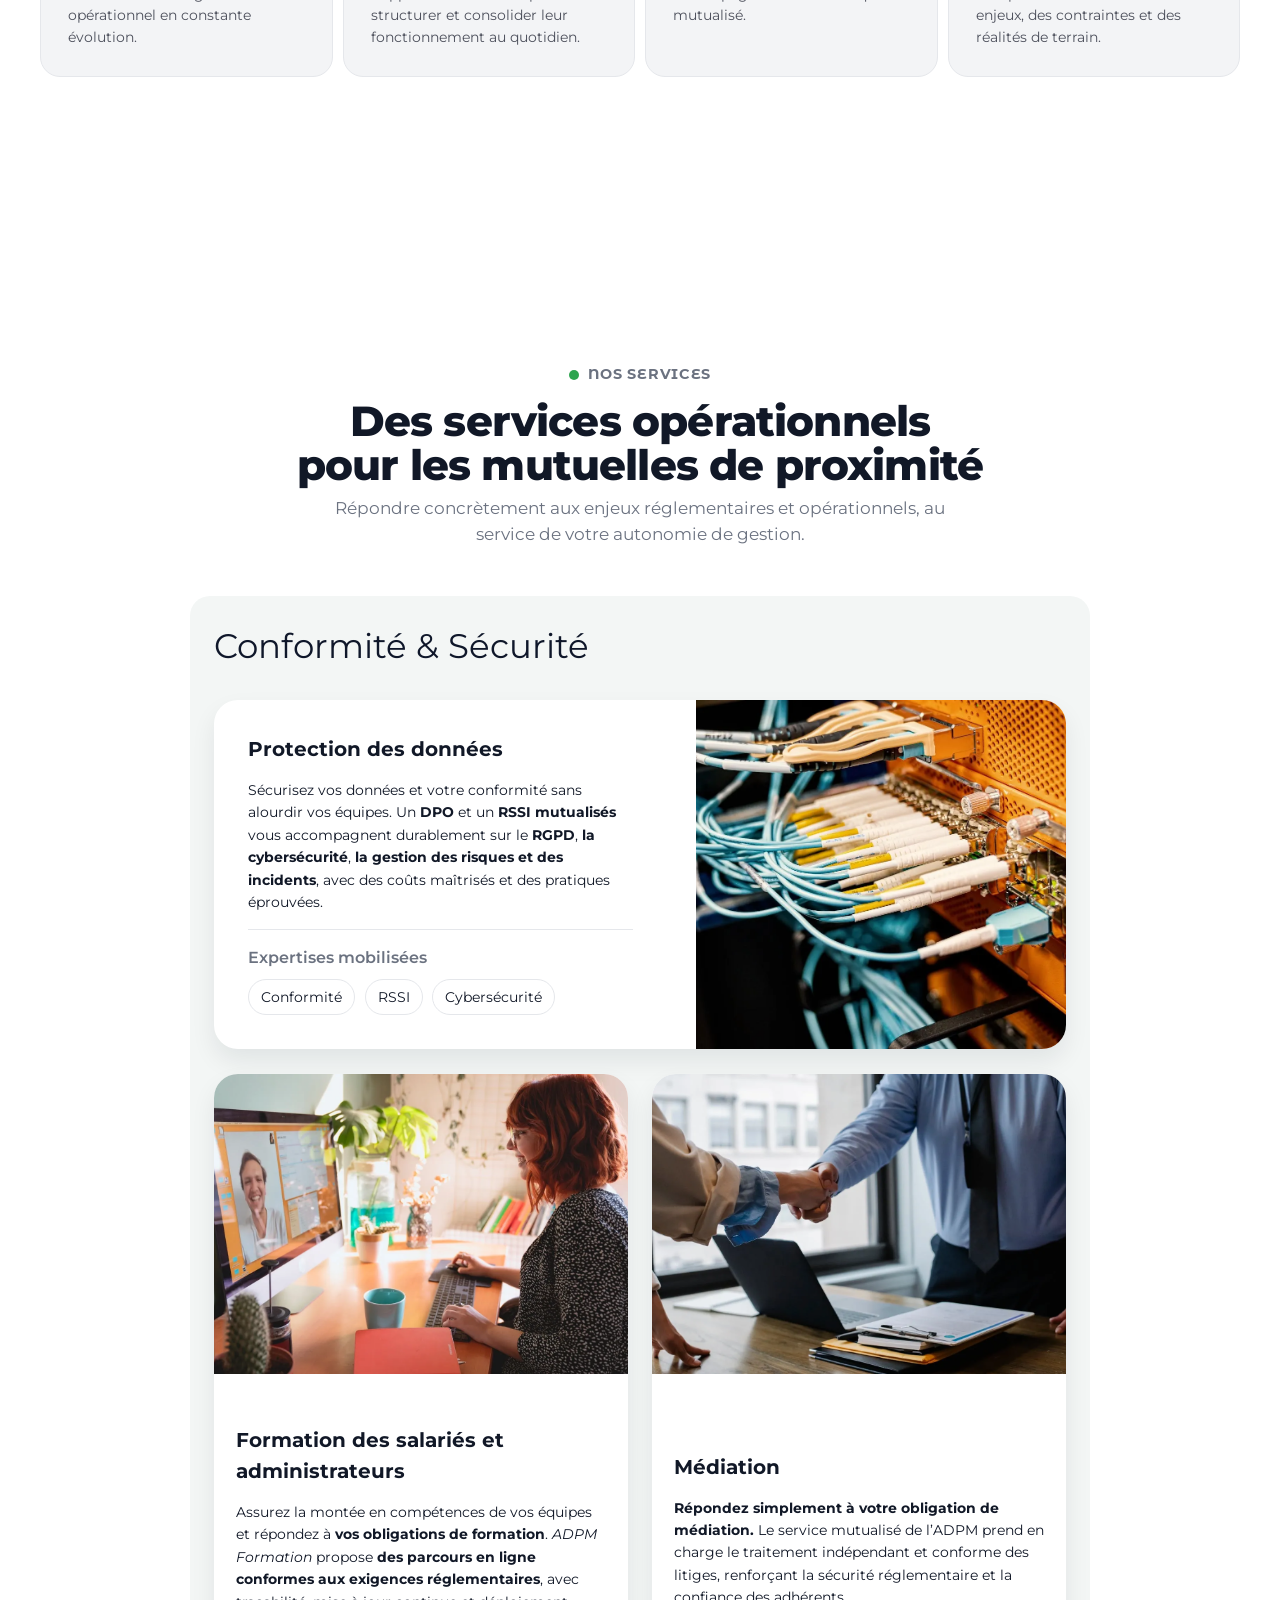
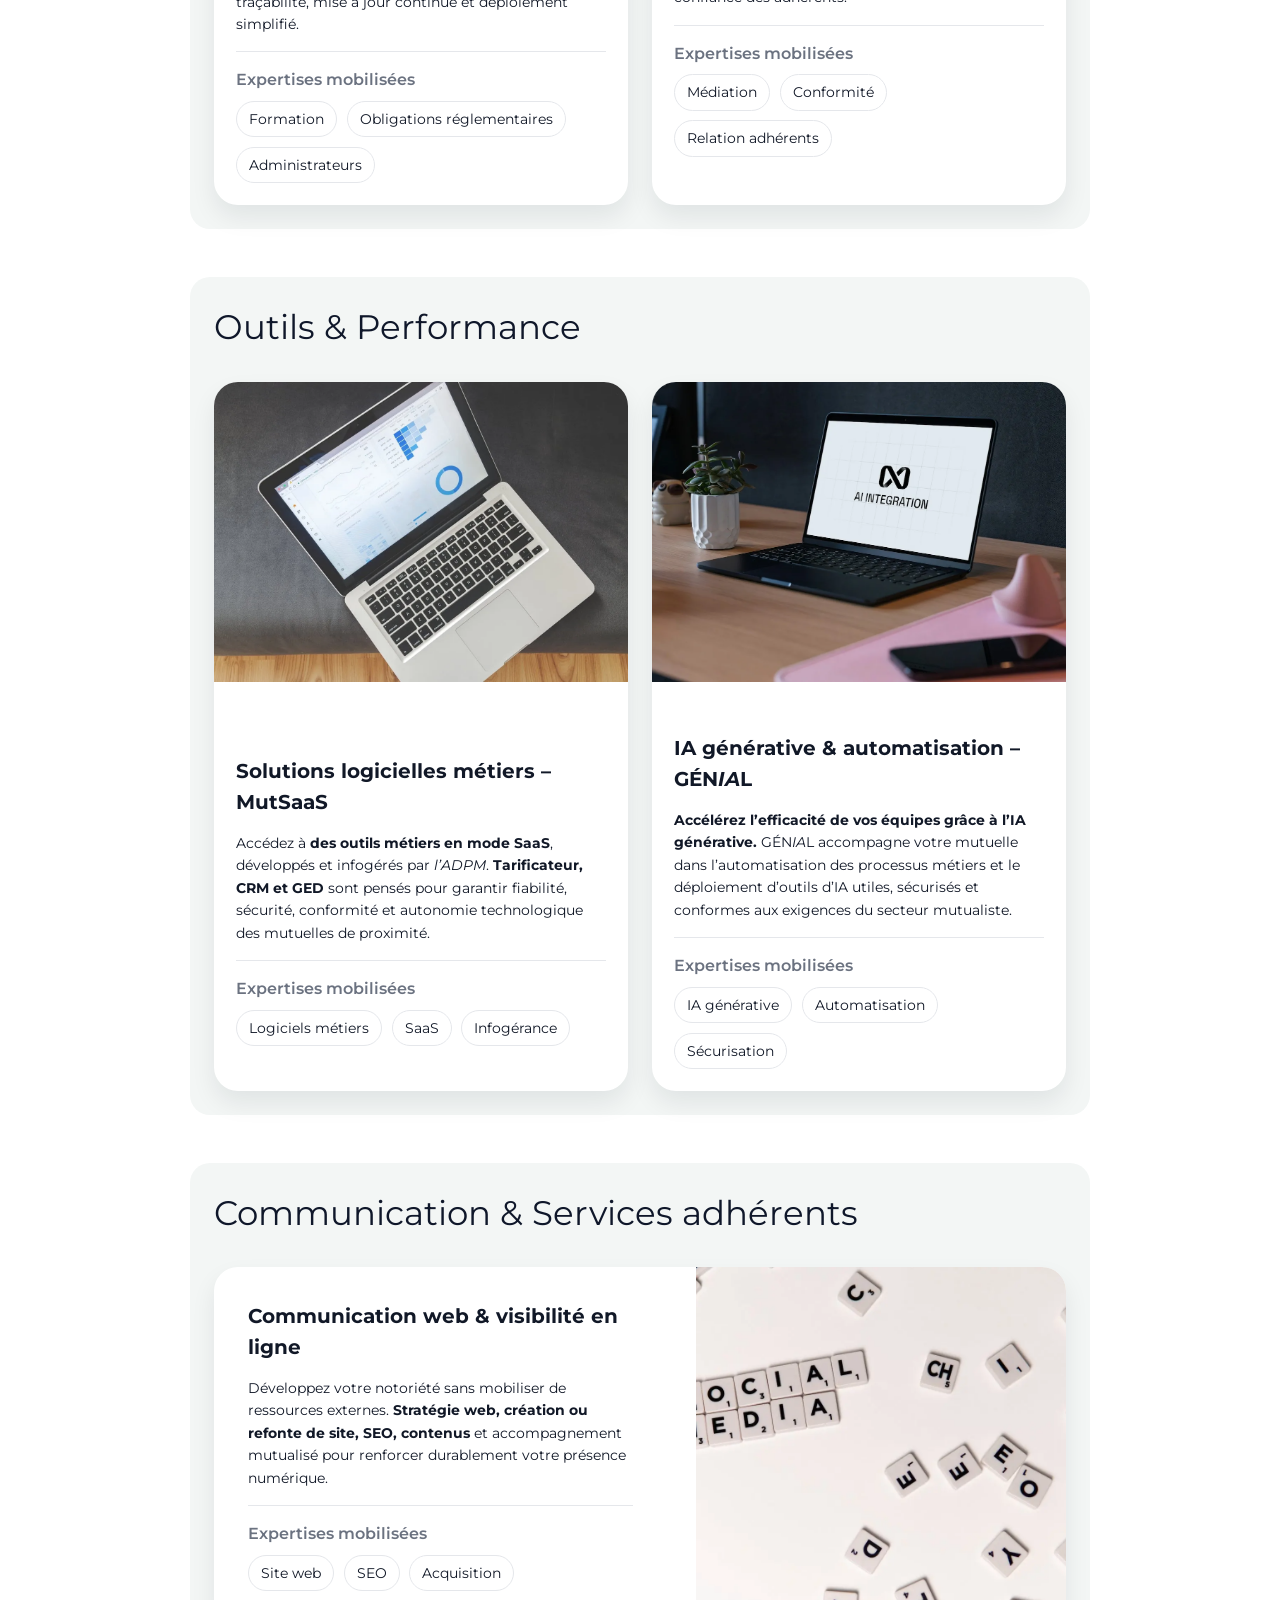
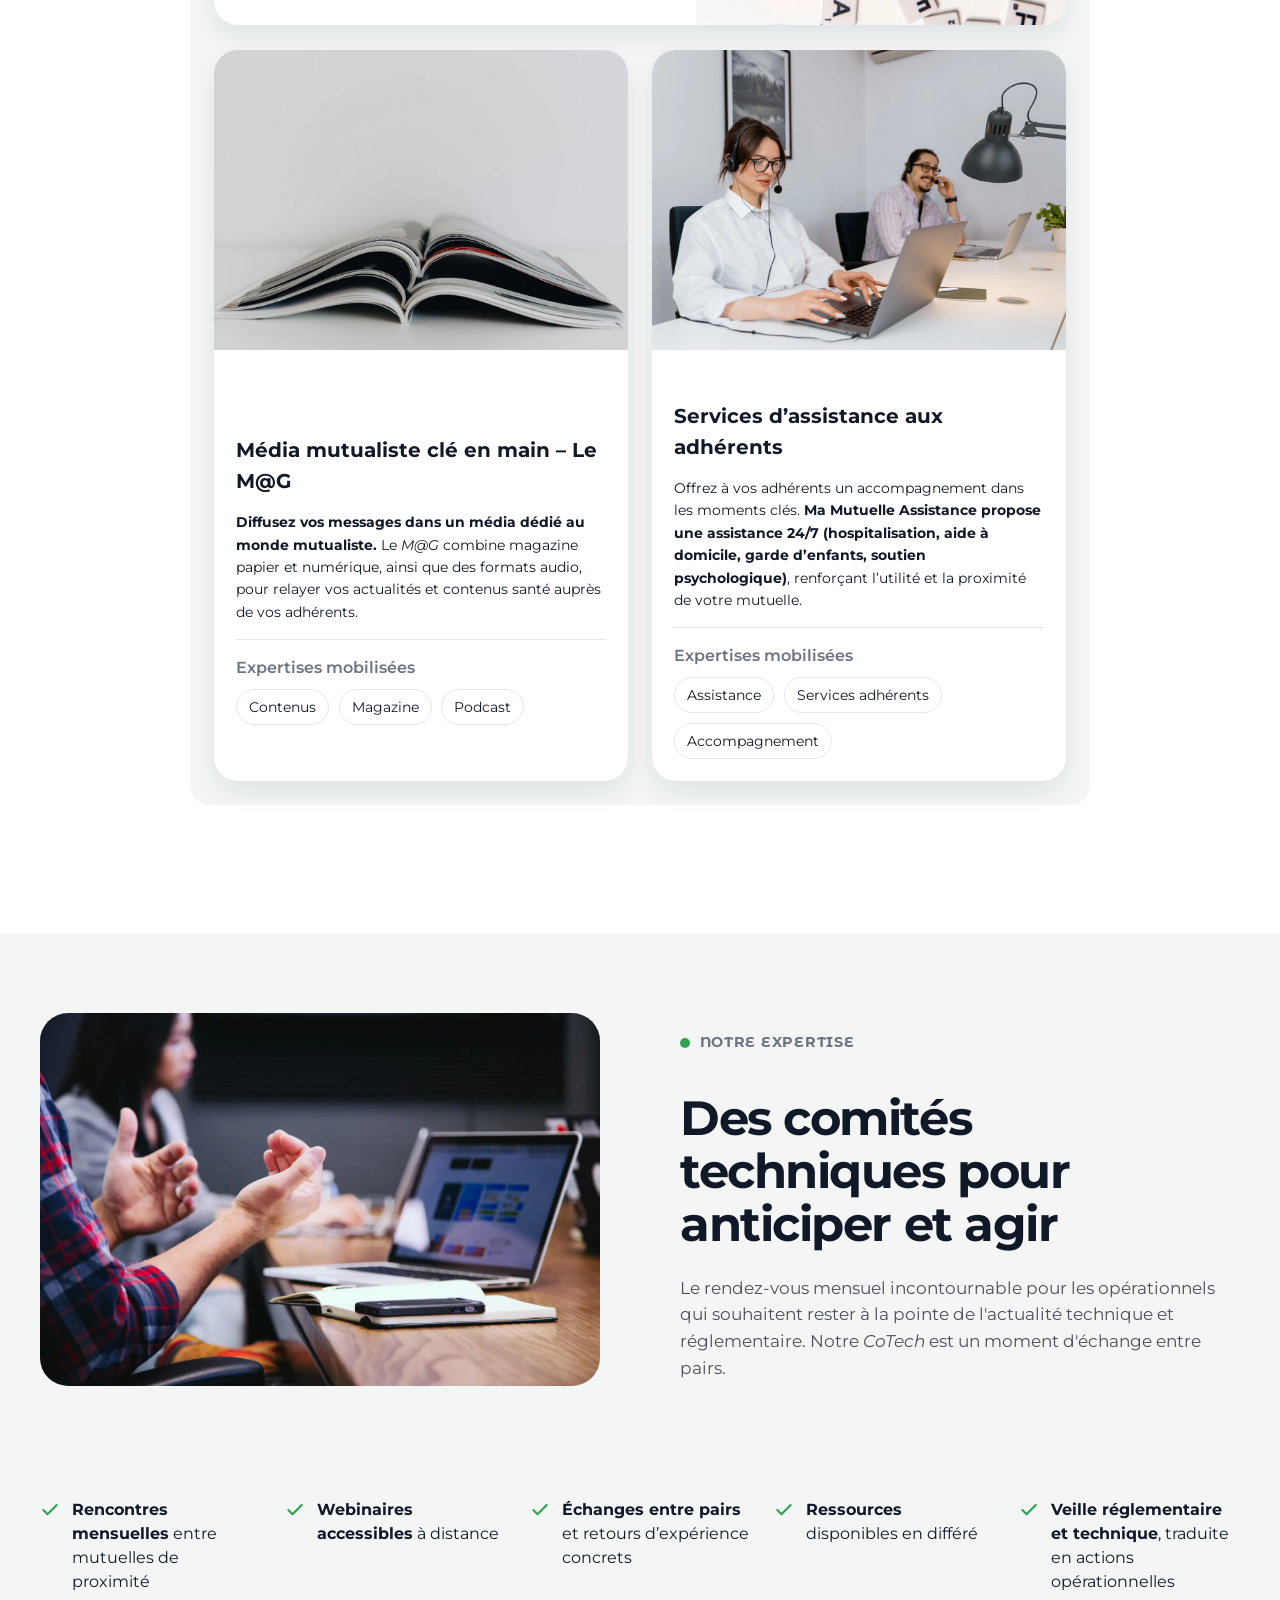
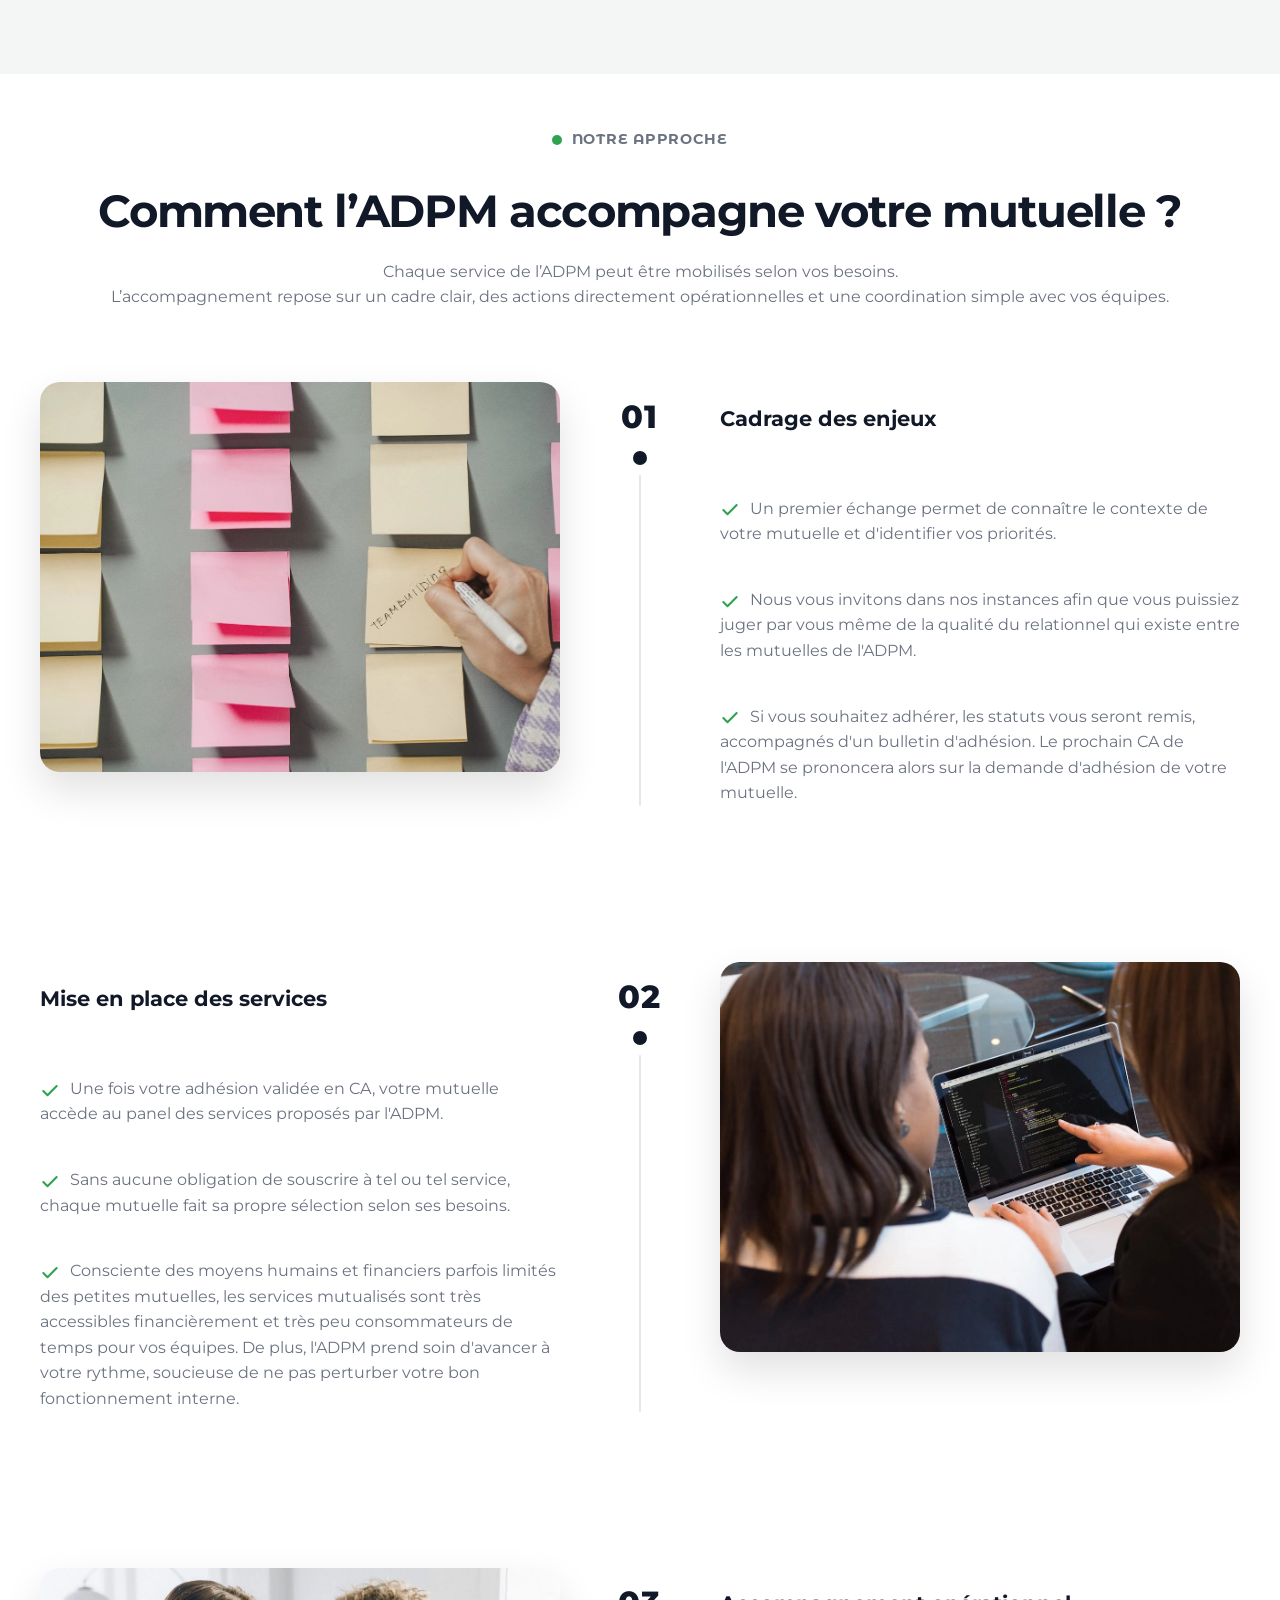
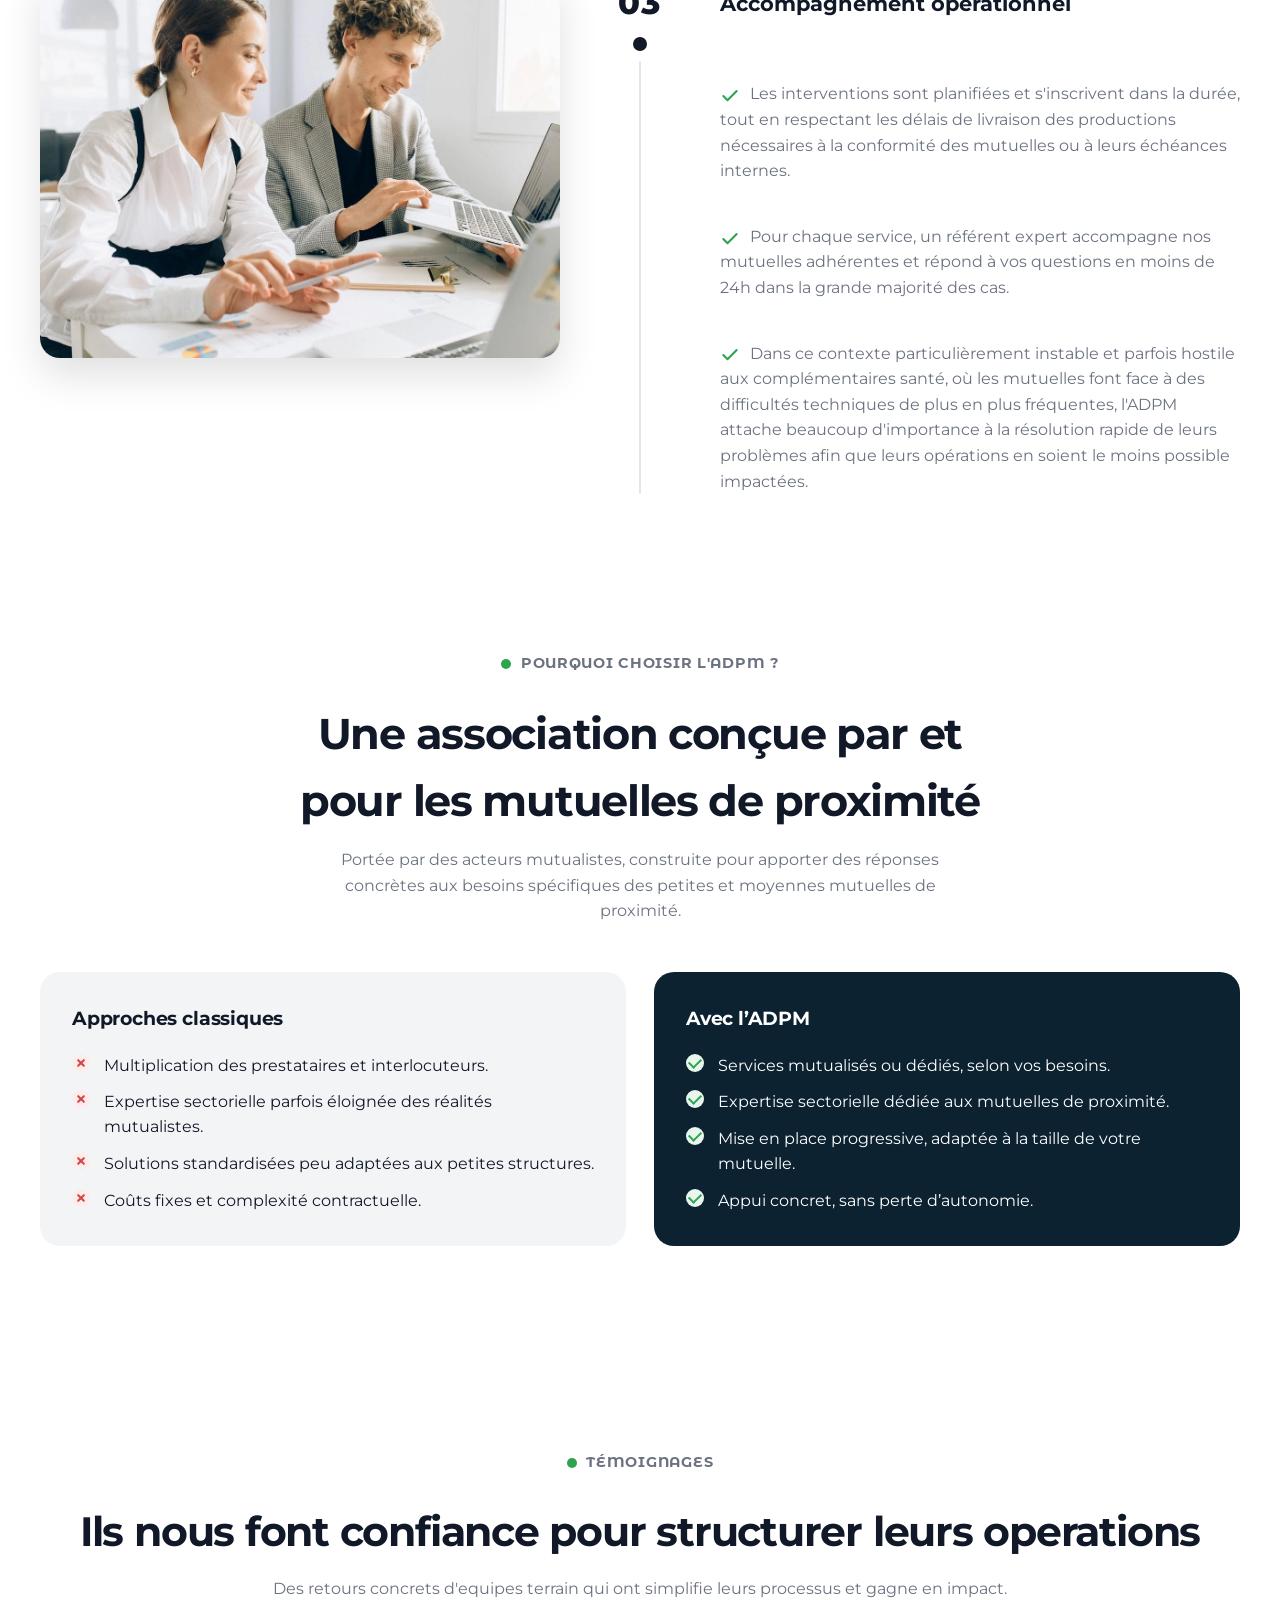
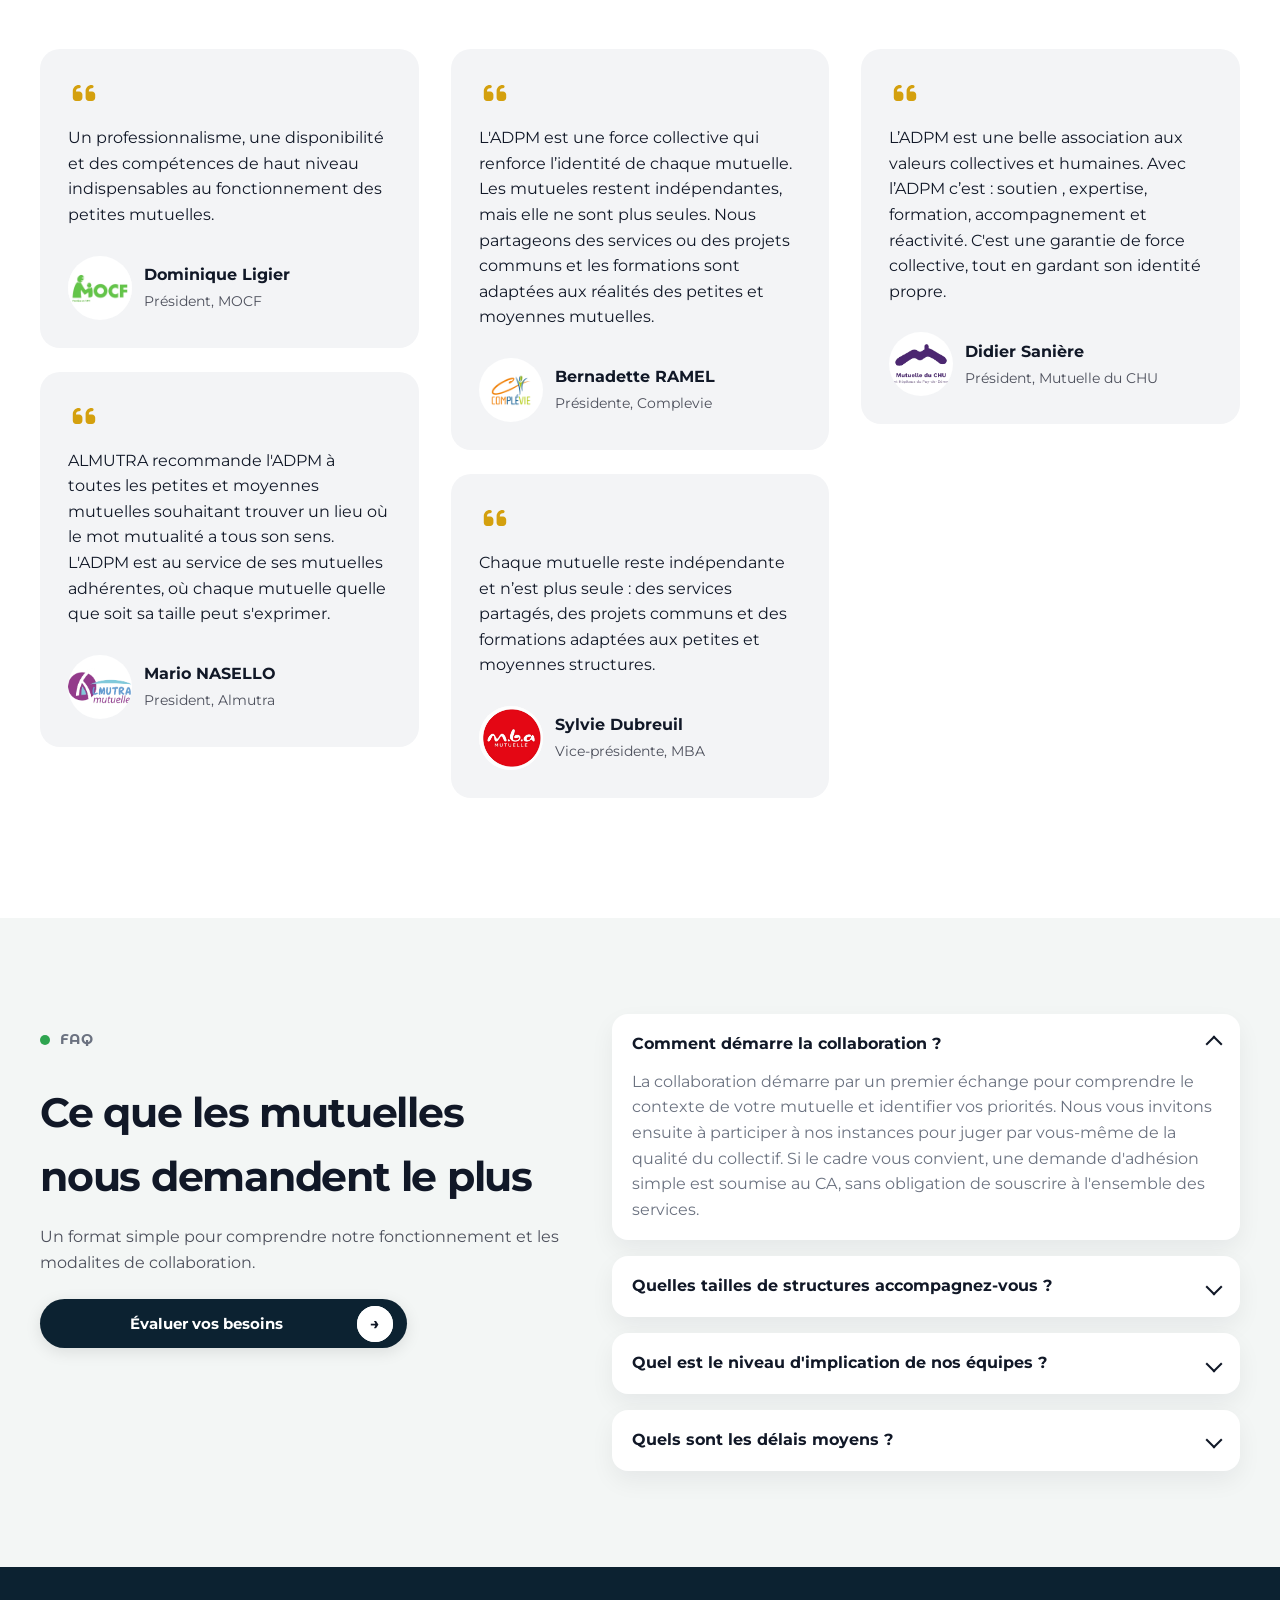
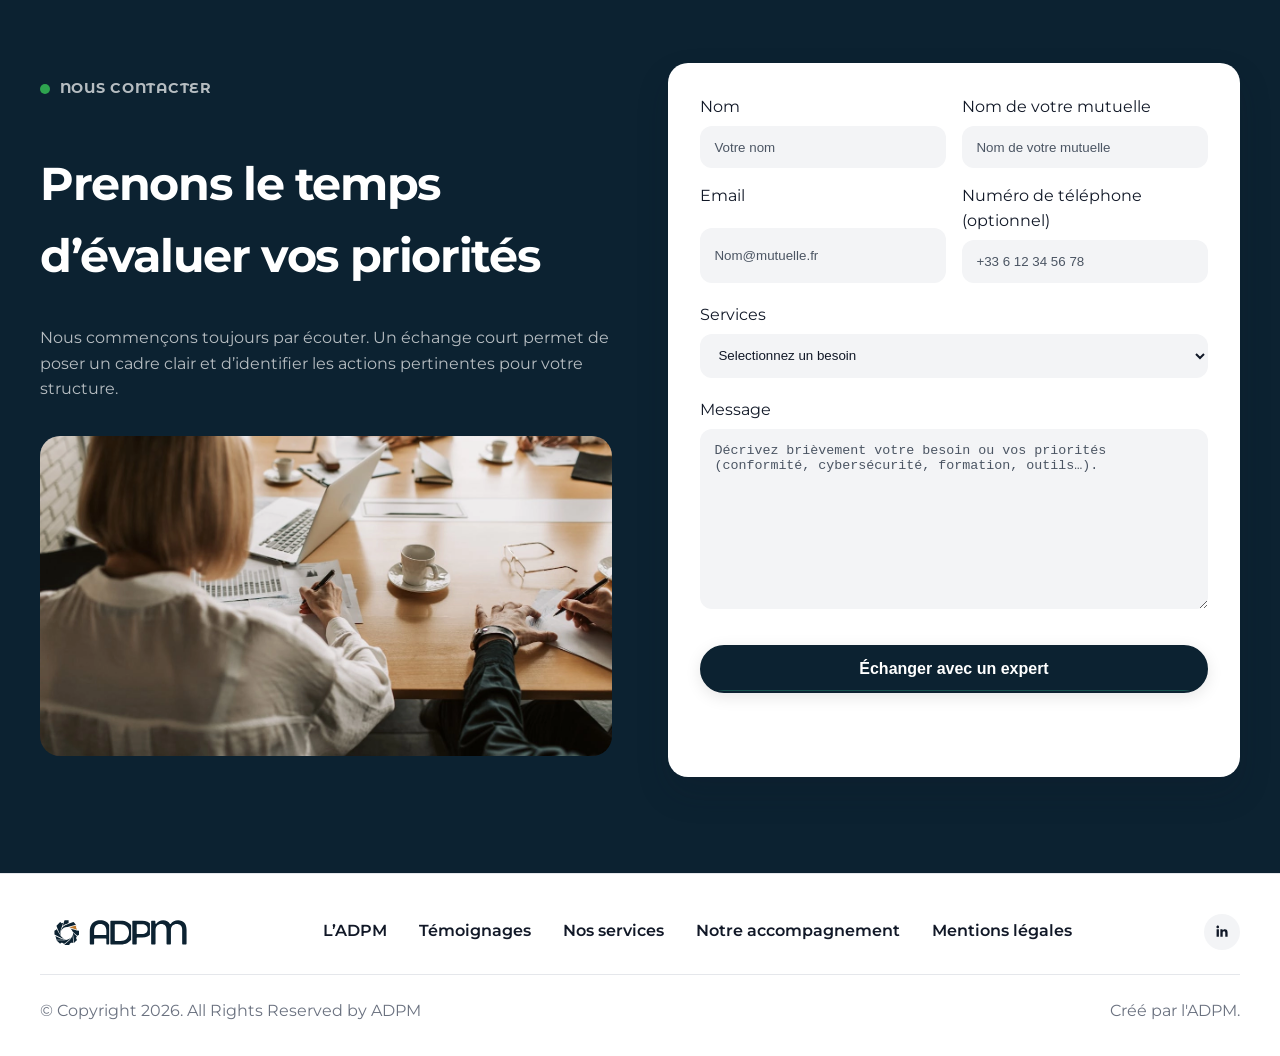
==== commit 85f019fb: "feat: ajout endpoint Formspree sur le formulaire de contact" ====
--- a/index.html
+++ b/index.html
@@ -1071,7 +1071,12 @@
           </div>
 
           <div class="contact-right">
-            <form class="form contact-form" id="contactForm">
+            <form class="form contact-form" id="contactForm" method="post" data-endpoint="https://formspree.io/f/xeeldeae">
+              <input type="hidden" name="form_started_at" value="" />
+              <div style="position:absolute;left:-10000px;top:auto;width:1px;height:1px;overflow:hidden;" aria-hidden="true">
+                <label for="website">Website</label>
+                <input id="website" name="website" type="text" tabindex="-1" autocomplete="off" />
+              </div>
               <div class="form-grid">
                 <div class="field">
                   <label for="name">Nom</label>
--- a/css/sections.css
+++ b/css/sections.css
@@ -237,13 +237,18 @@
   overflow: hidden;
   border: 2px solid #0c2231;
   color: #ffffff;
+  padding-right: 1.1rem;
+}
+
+.contact-submit::after{
+  content: none;
 }
 
 .contact-submit::before{
   content: "";
   position: absolute;
   inset: 0;
-  background: #ffffff;
+  background: #2e9f7d;
   transform: translateY(100%);
   transition: transform 0.25s ease;
   z-index: 0;
@@ -255,8 +260,8 @@
 }
 
 .contact-submit:hover{
-  color: #0c2231;
-  border-color: #0c2231;
+  color: #ffffff;
+  border-color: #2e9f7d;
 }
 
 .contact-submit:hover::before{
@@ -2237,6 +2242,19 @@
   margin-top: 16px;
 }
 
+#formHint .form-sent-icon{
+  color: #2e9f7d;
+  font-weight: 700;
+}
+
+#formHint.is-success{
+  color: #2e9f7d;
+}
+
+#formHint.is-error{
+  color: #b42318;
+}
+
 @media (max-width: 768px){
   .contact{
     padding: 72px 0;
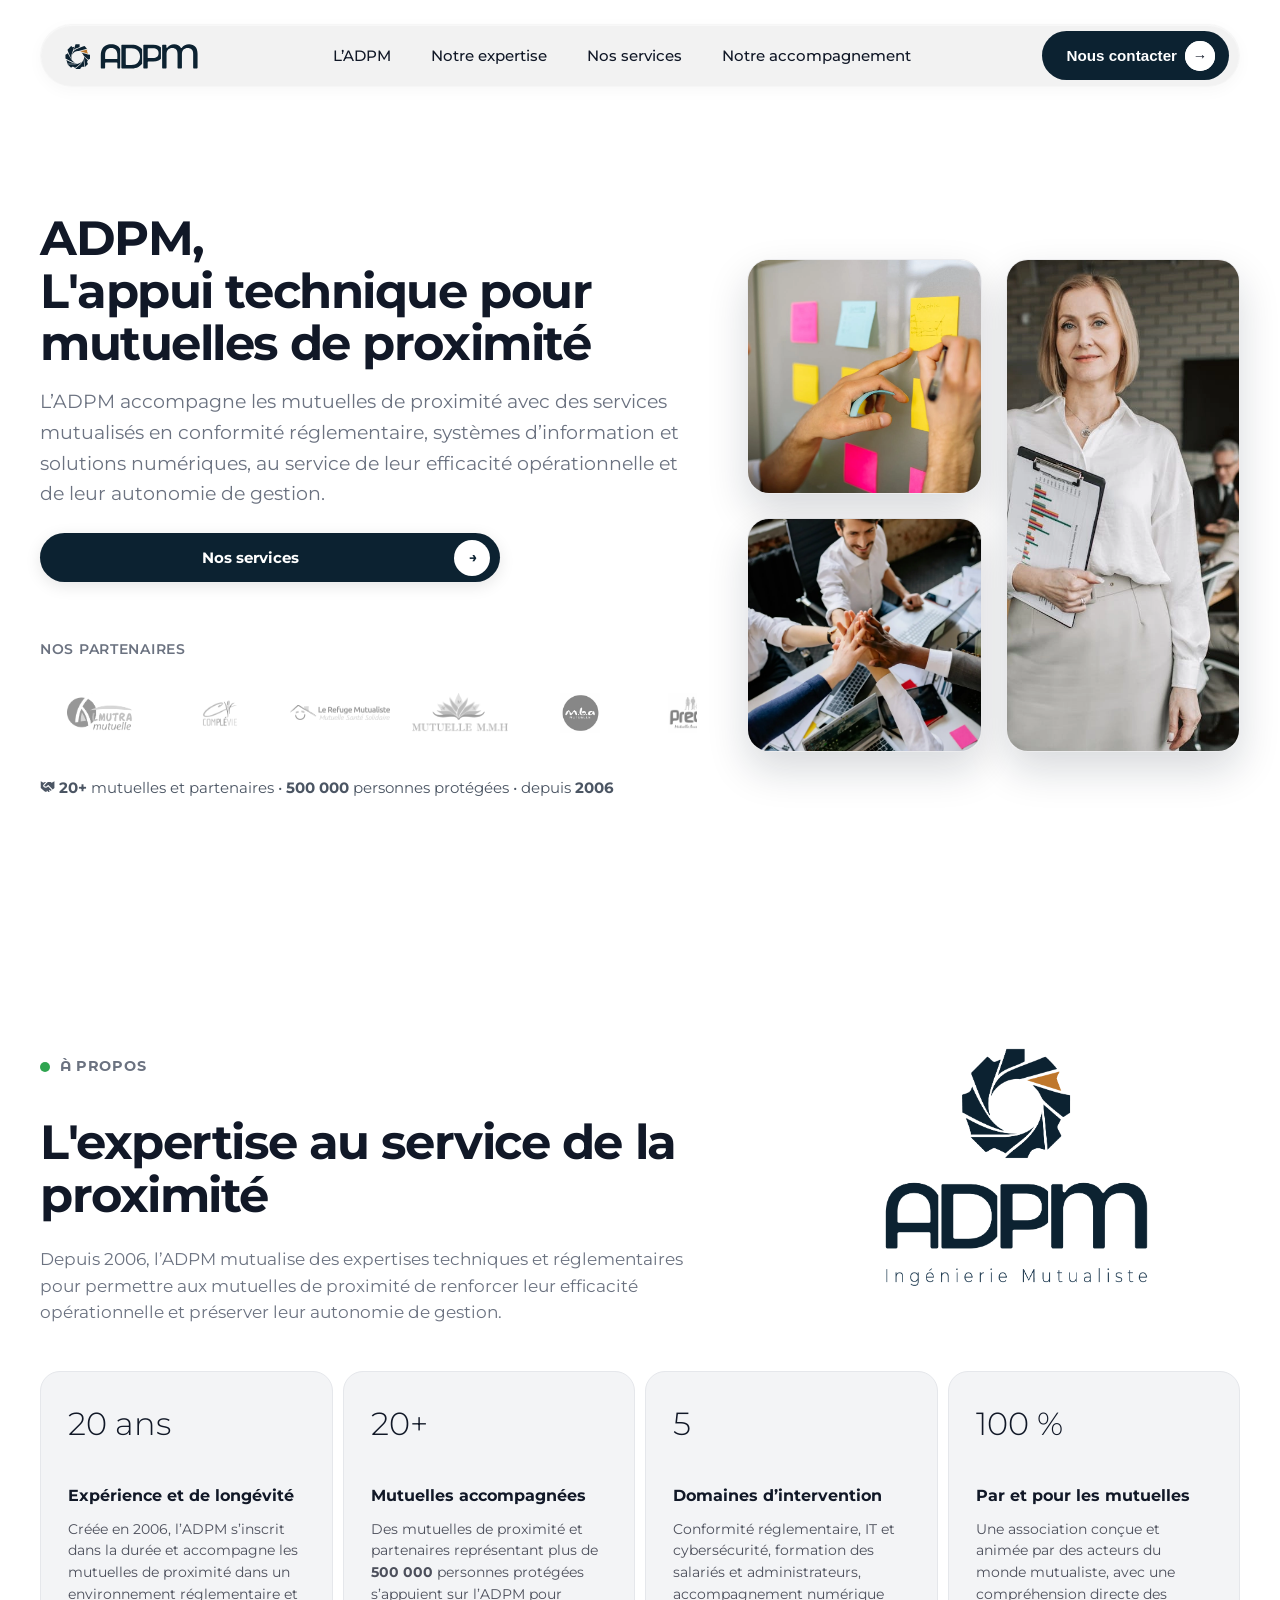
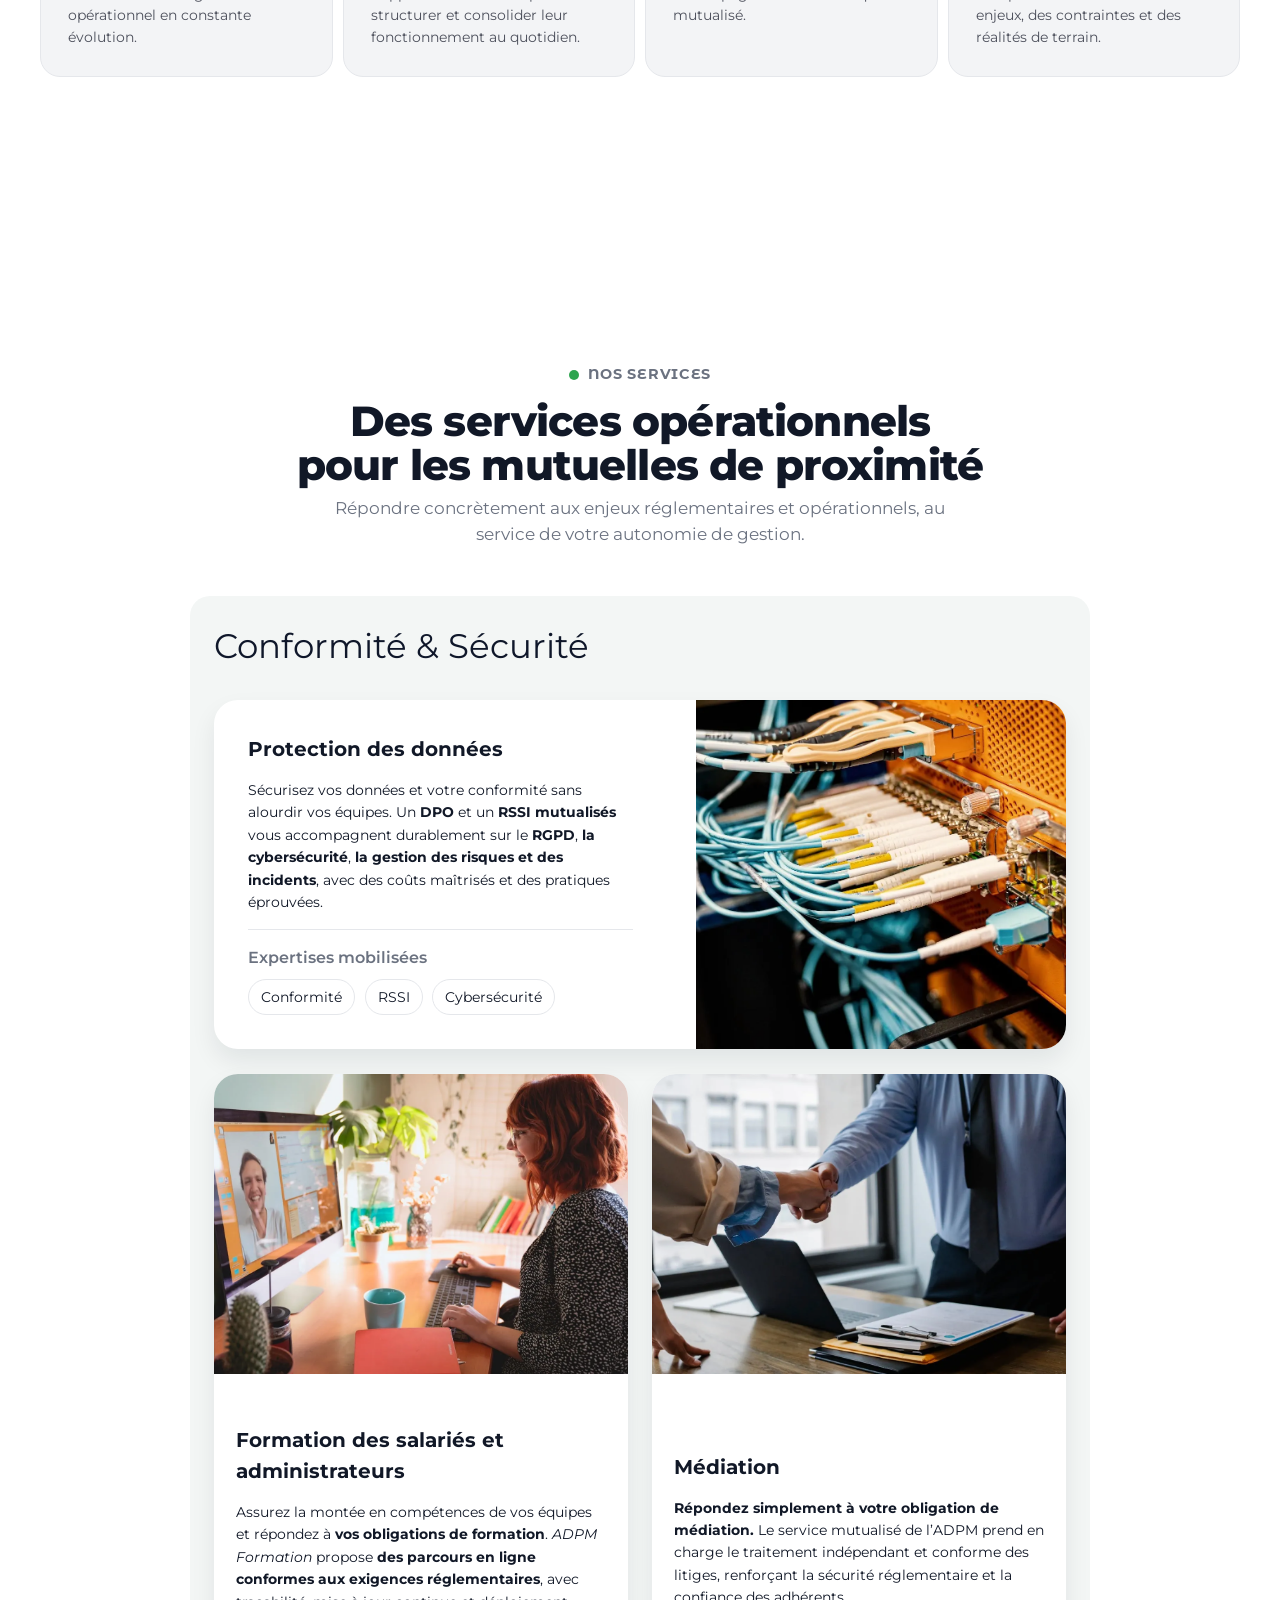
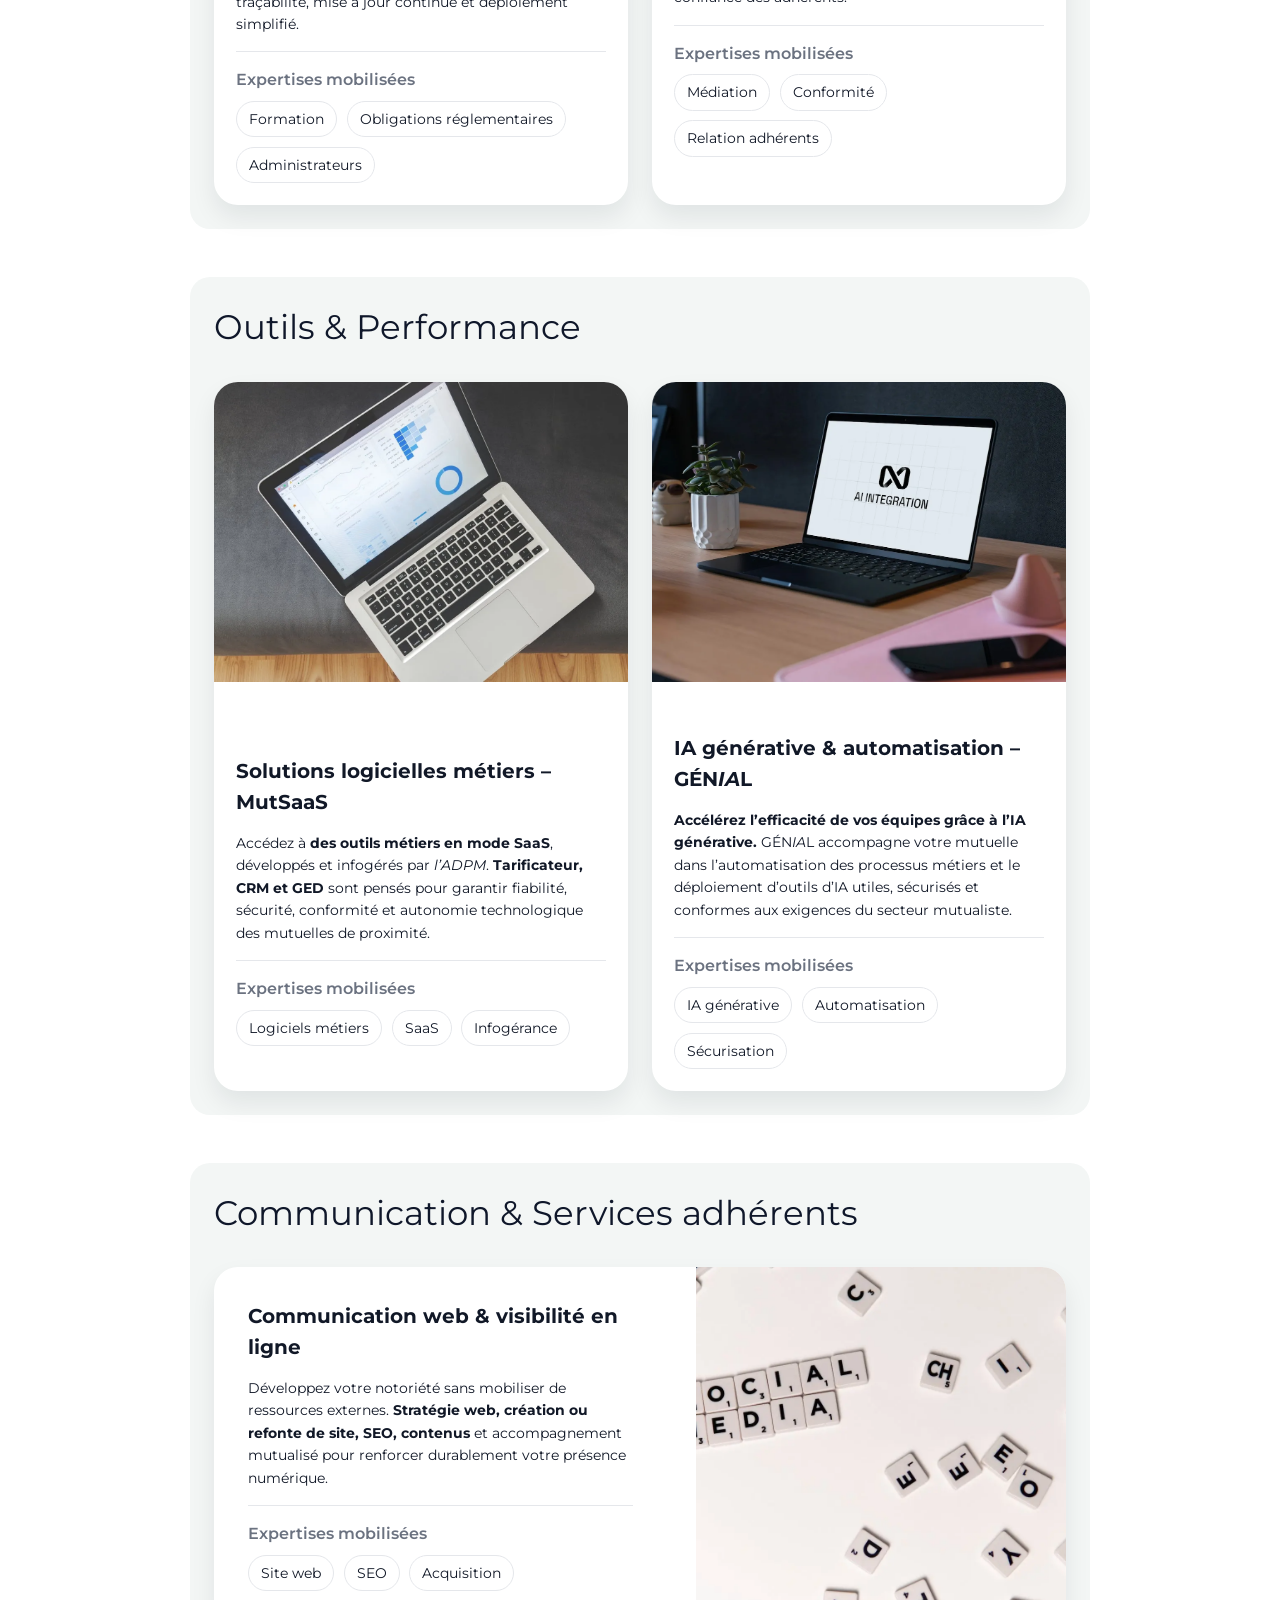
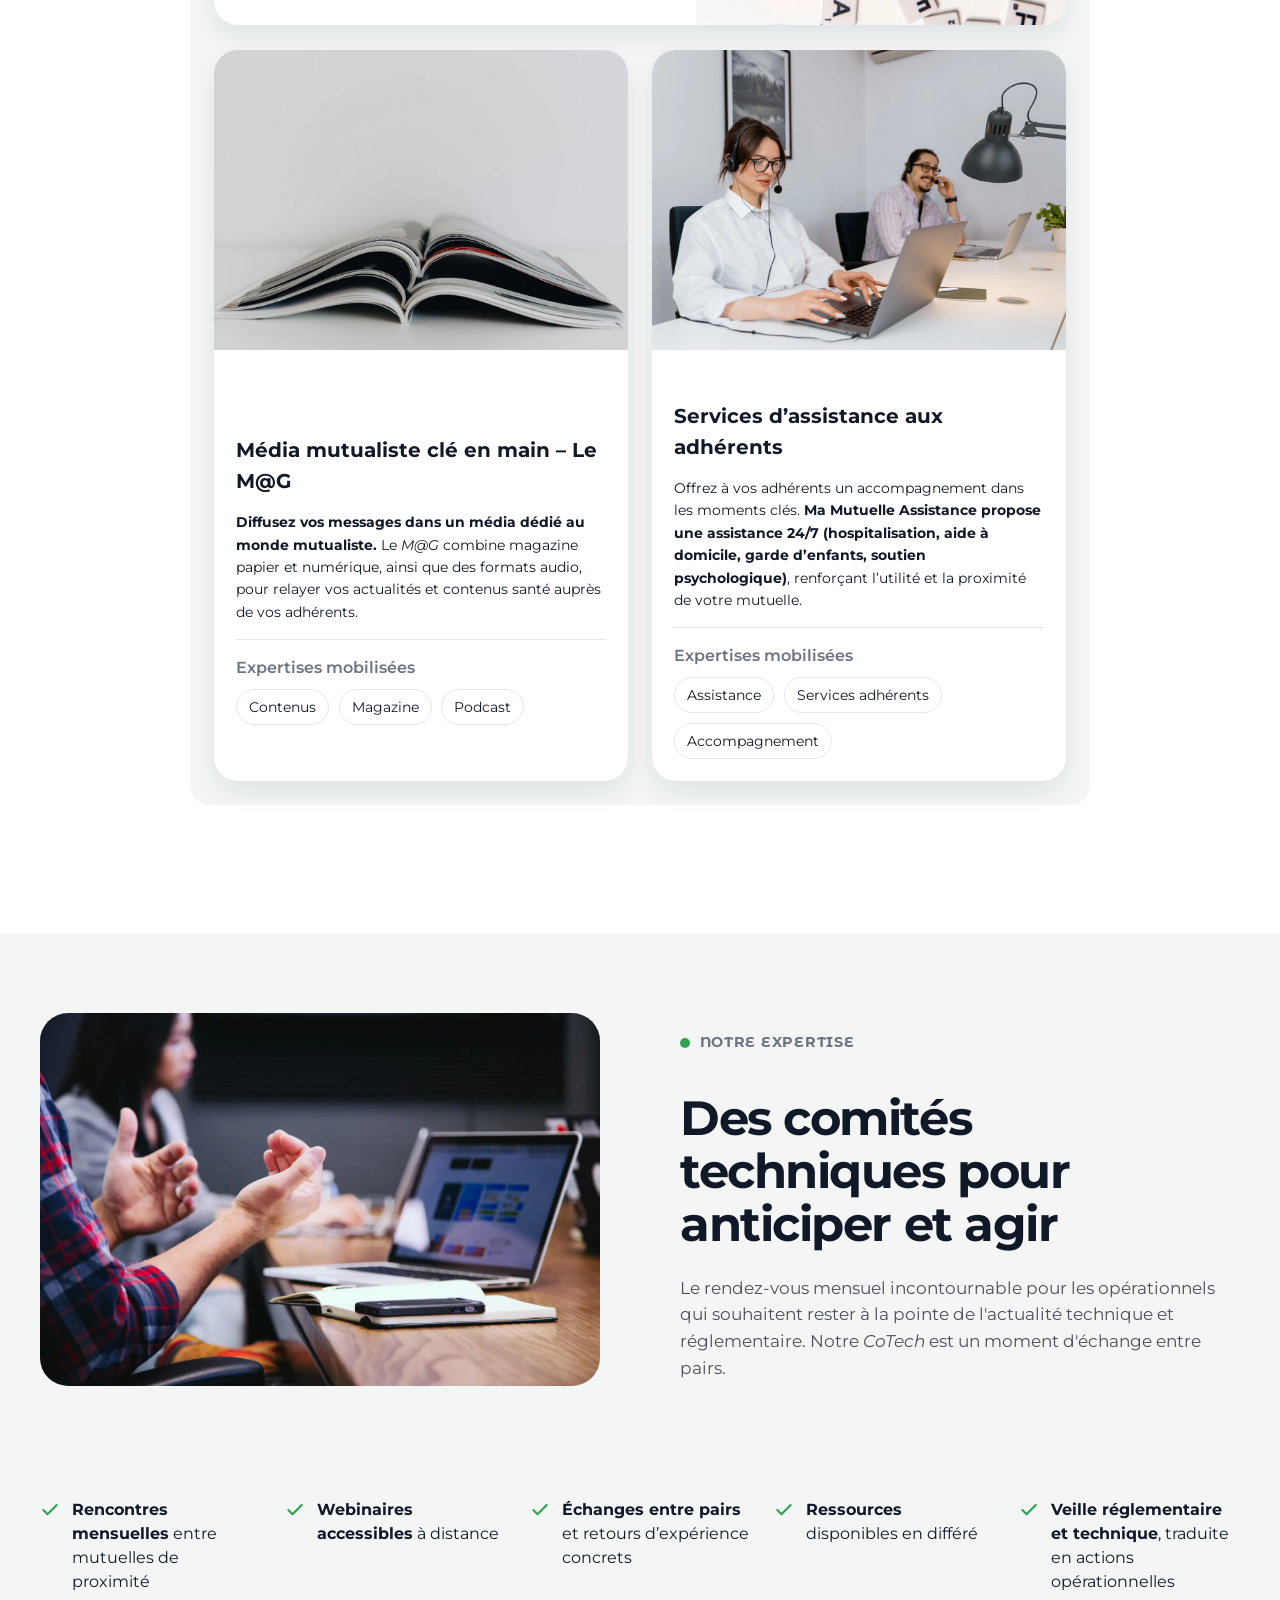
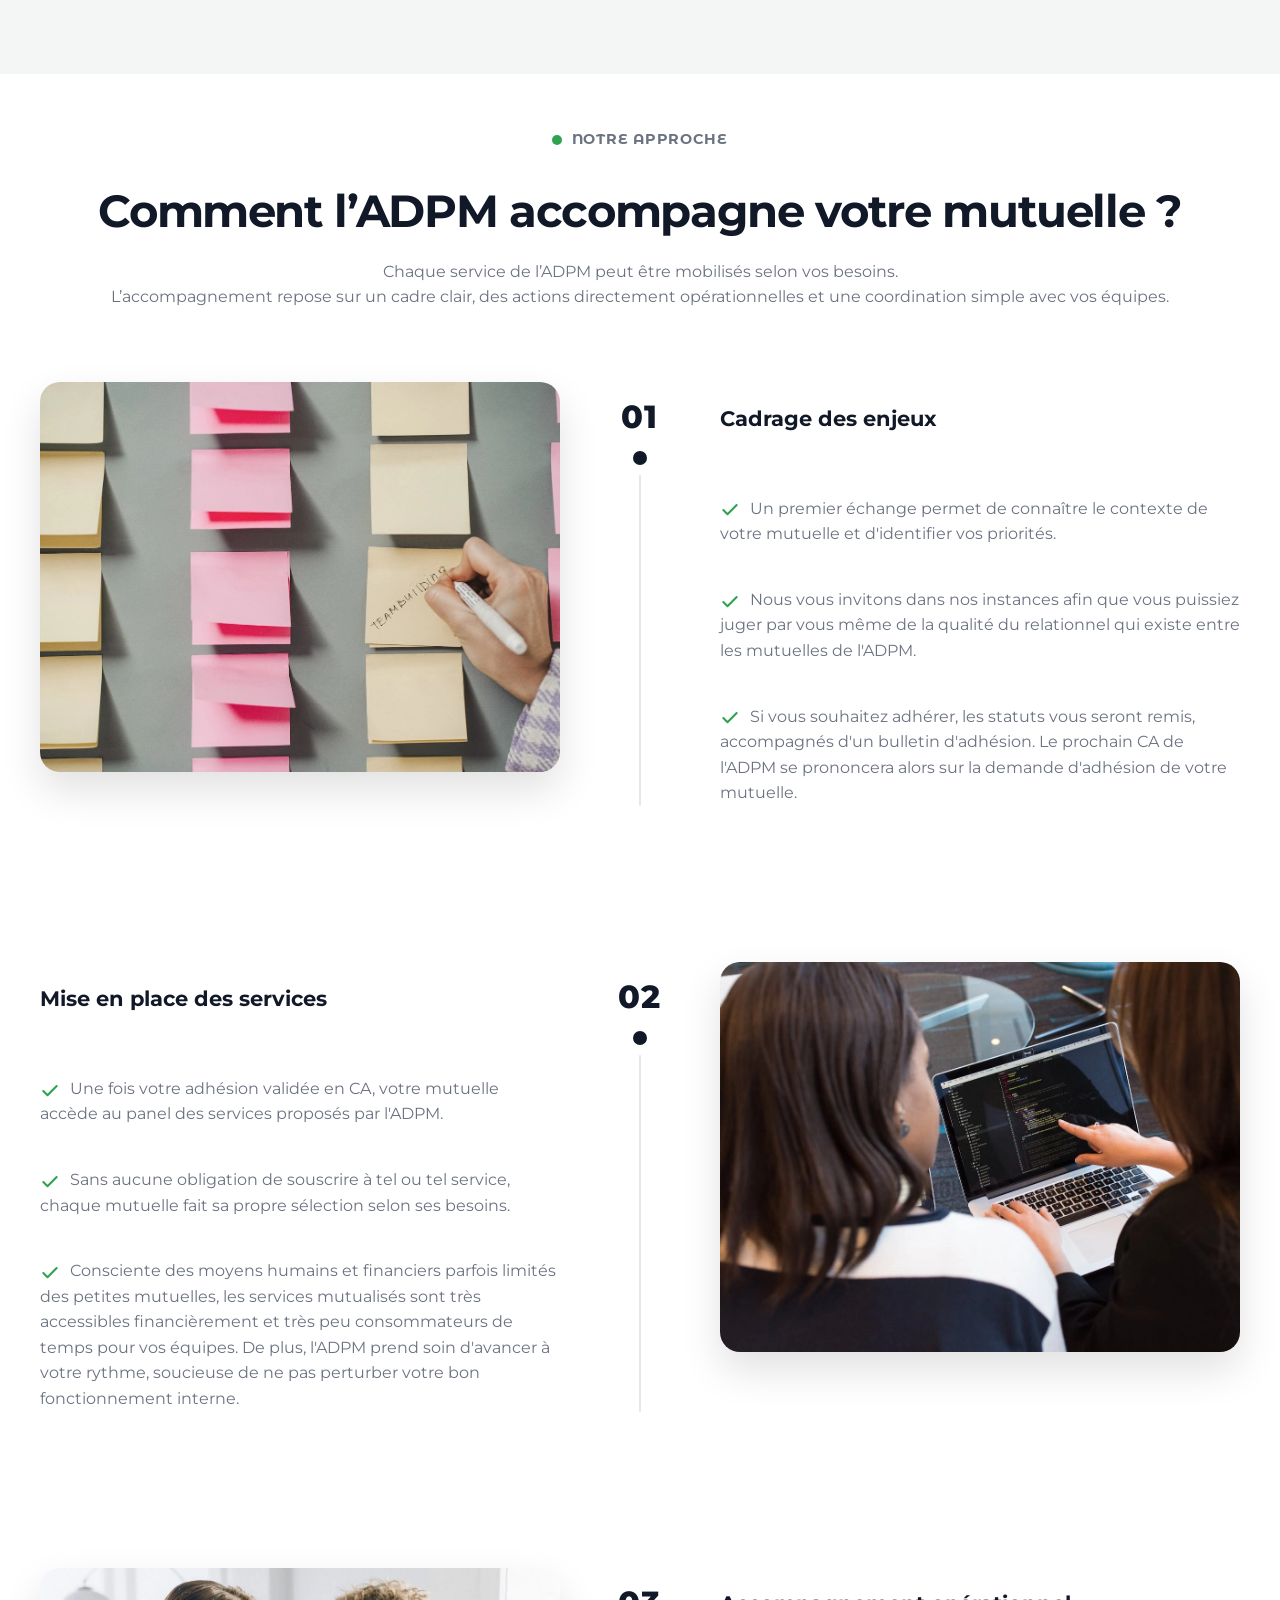
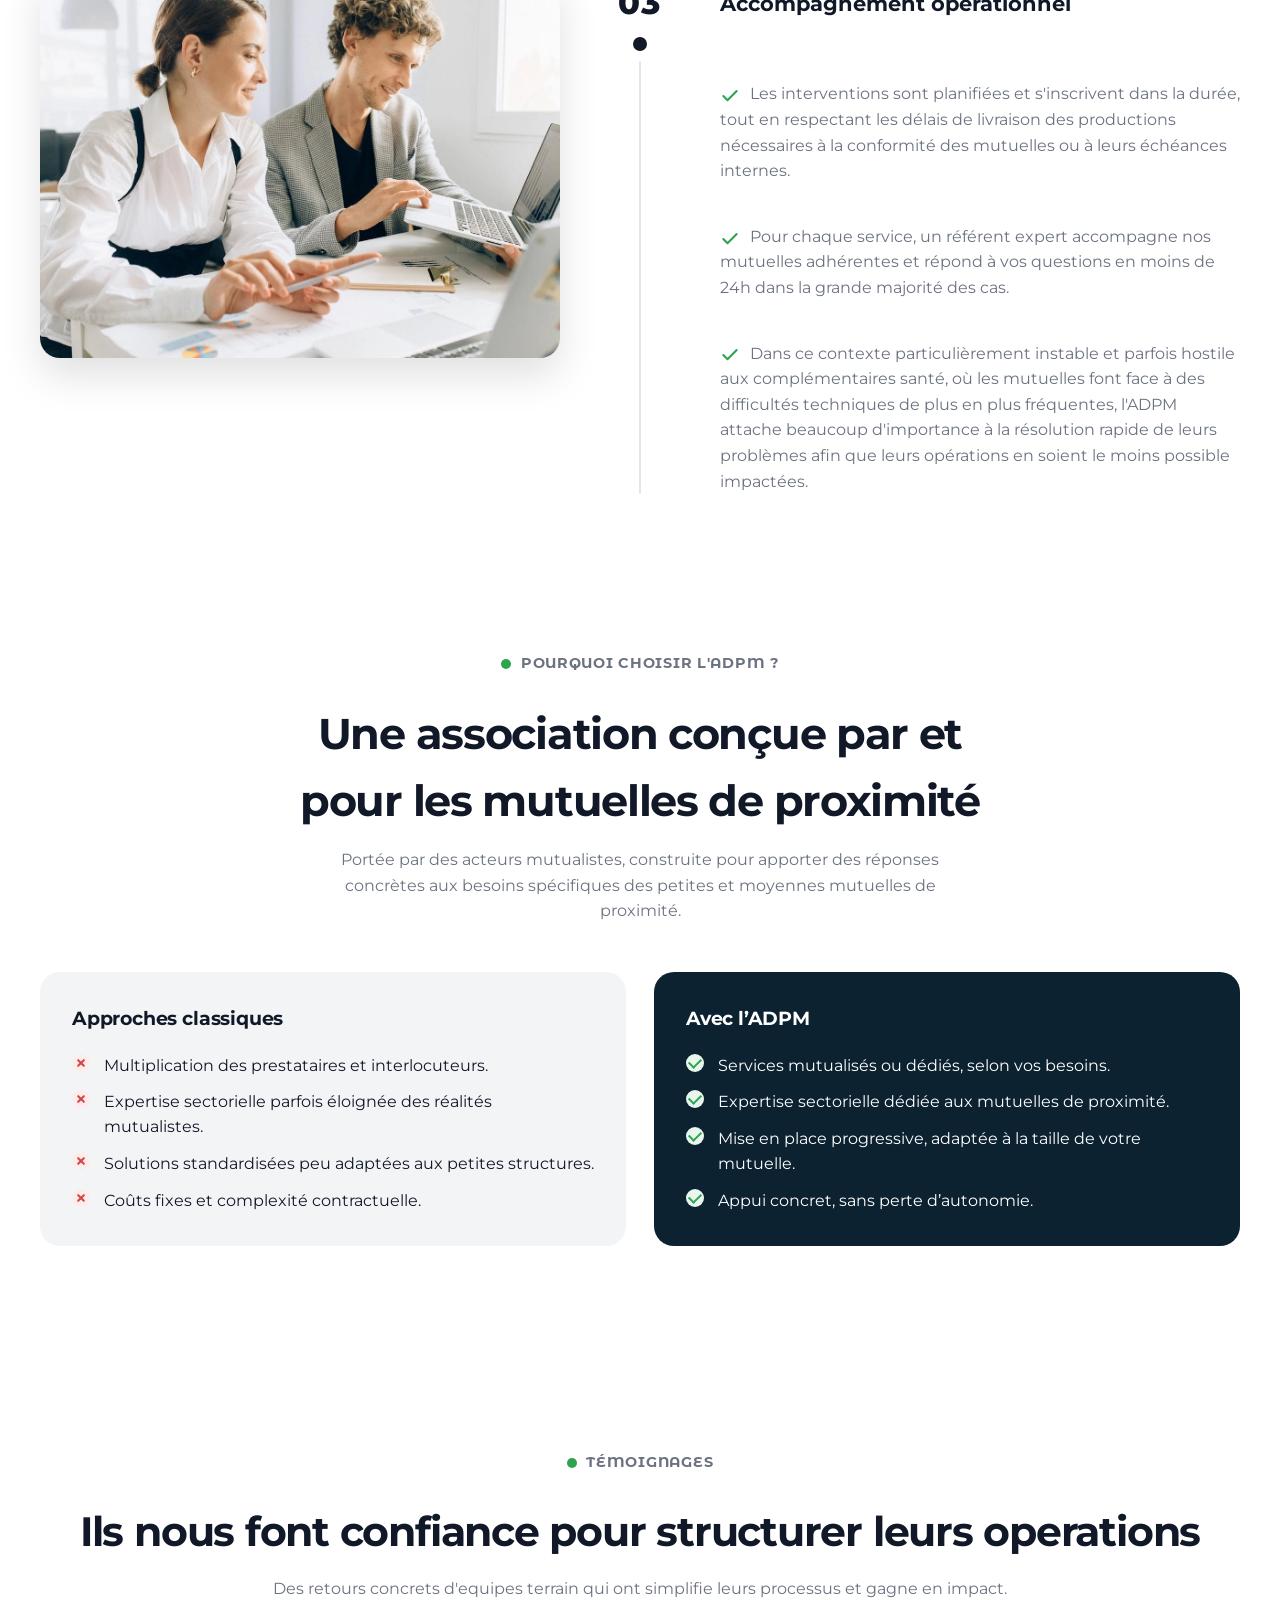
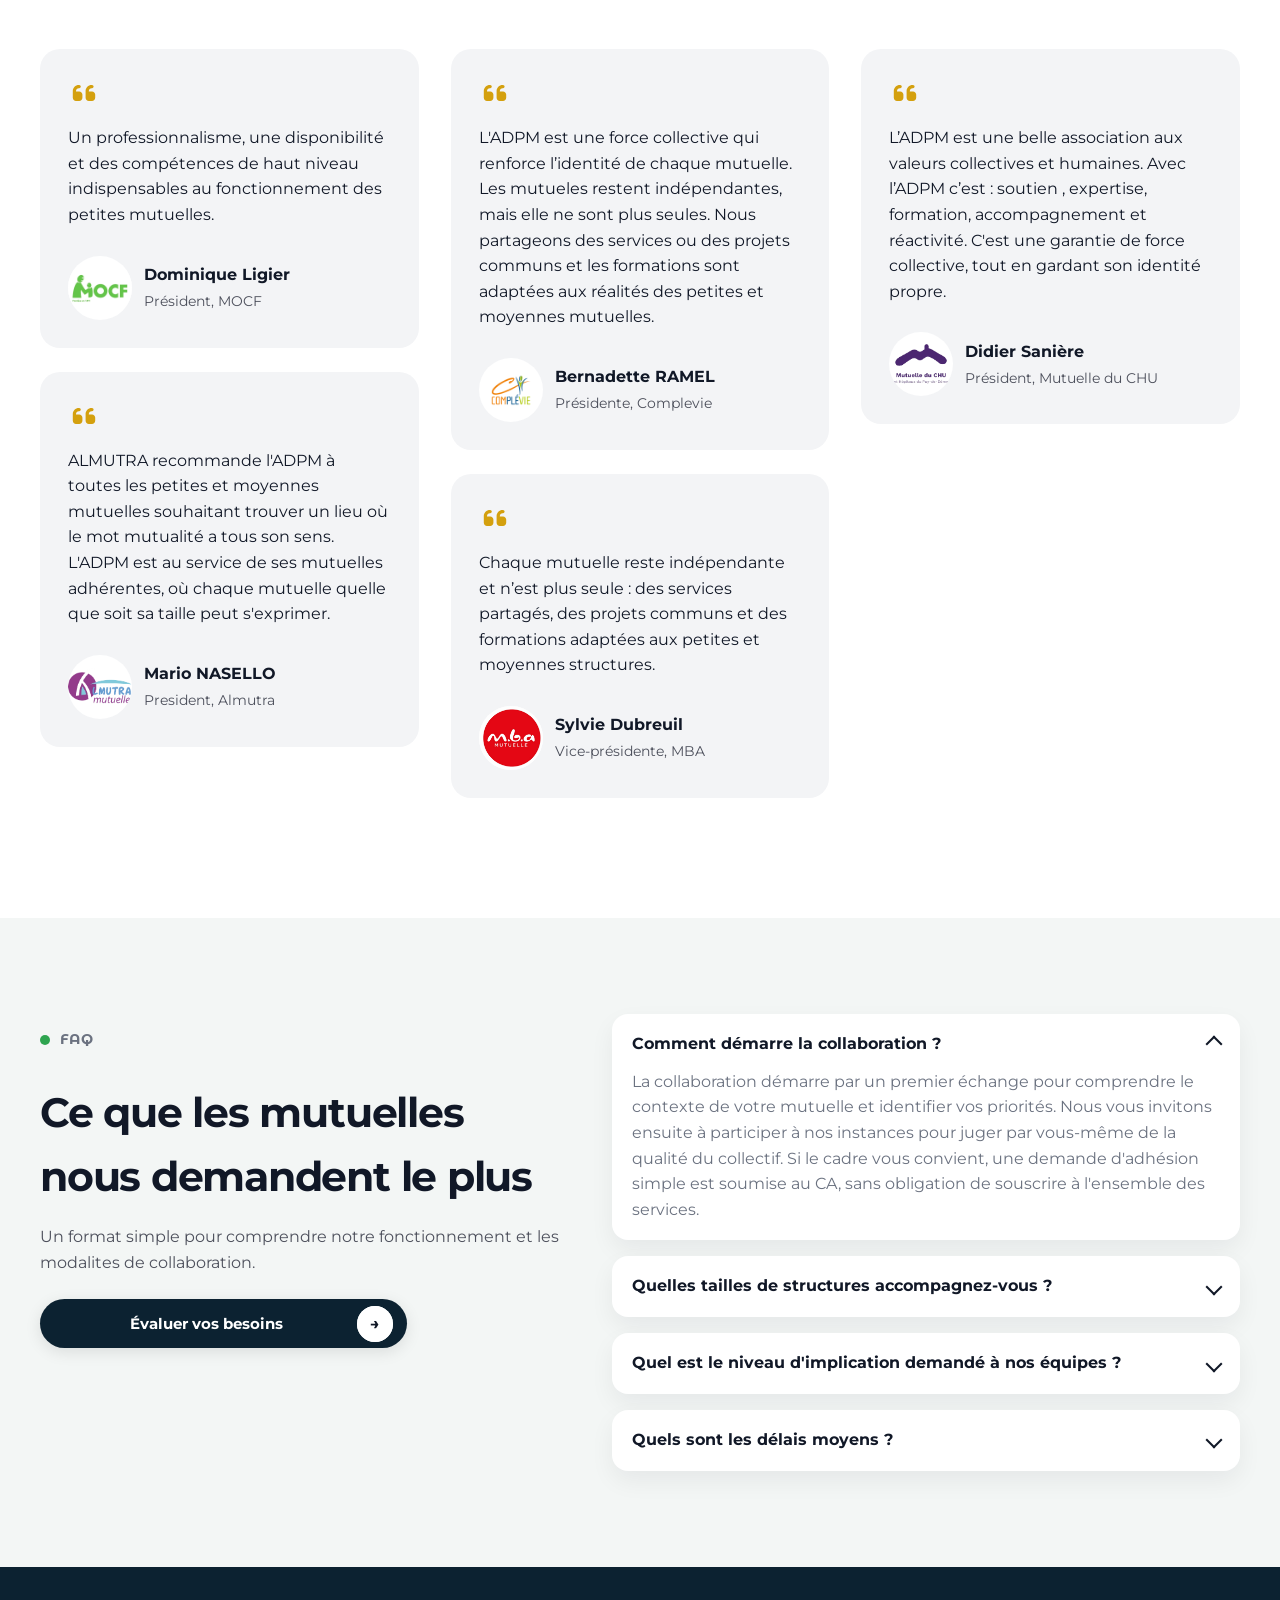
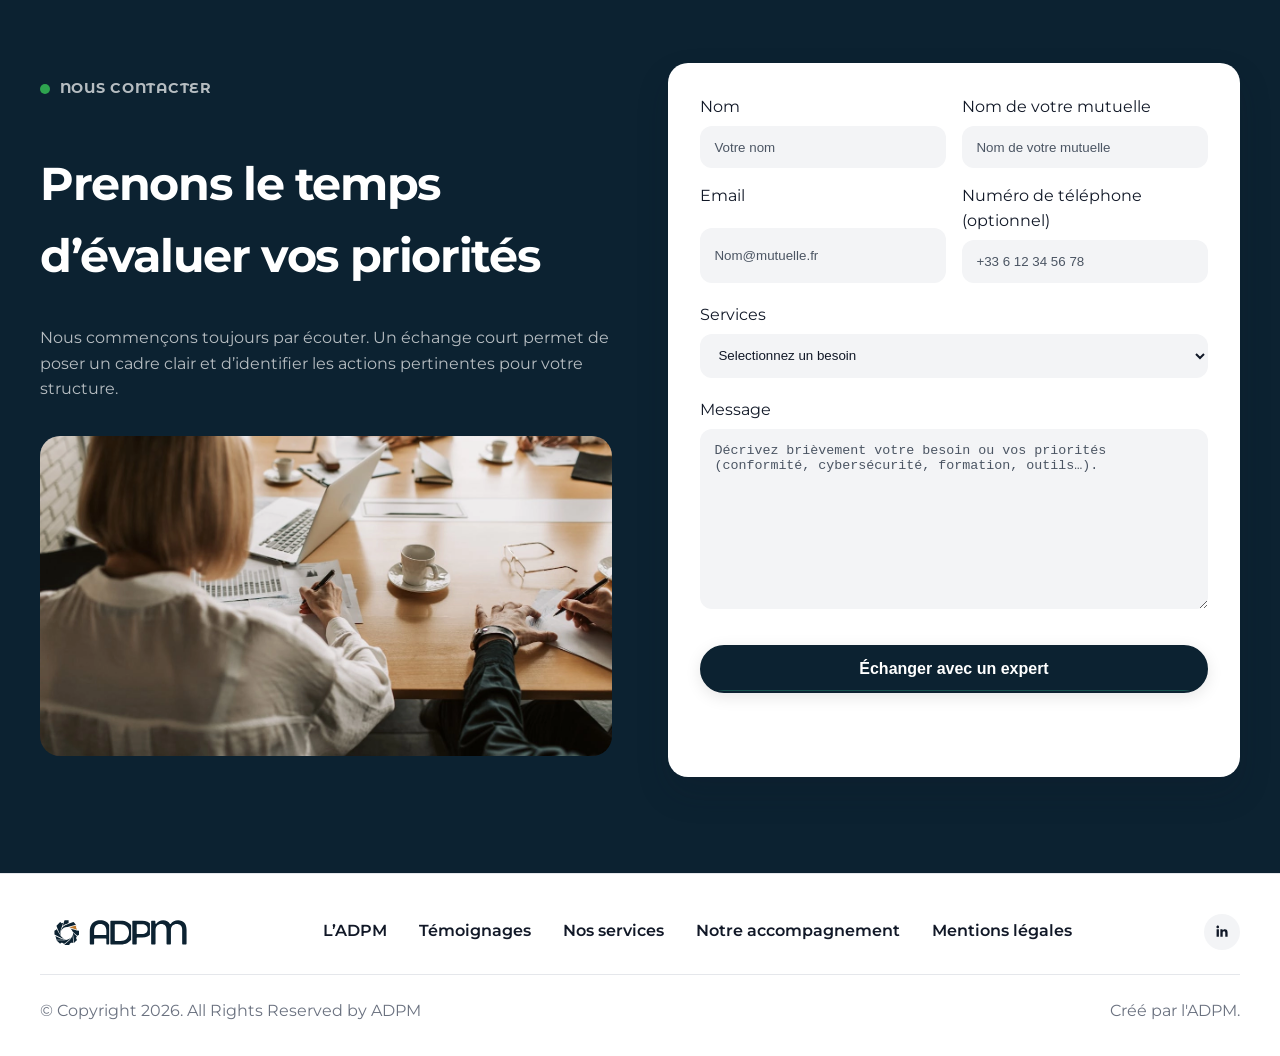
==== commit 4e0e405f: "fix: FAQ+Question données structurées" ====
--- a/index.html
+++ b/index.html
@@ -17,7 +17,7 @@
   <link rel="canonical" href="https://adpm-mutuelles.fr/" />
 
   <!-- Favicon -->
-  <link rel="icon" href="/images/favicon/ADPM1_favicon_.png" type="image/png" />
+  <link rel="icon" href="./images/favicon/adpm-favicon.png" type="image/png" />
 
   <!-- Open Graph (LinkedIn + Facebook) -->
   <meta property="og:url" content="https://adpm-mutuelles.fr/" />
@@ -252,7 +252,7 @@
           "name": "Comment démarre la collaboration avec l'ADPM ?",
           "acceptedAnswer": {
             "@type": "Answer",
-            "text": "La collaboration démarre par un premier échange pour comprendre le contexte de votre mutuelle et identifier vos priorités. Nous vous invitons ensuite à participer à nos instances afin de juger par vous-même de la qualité du collectif et des échanges entre pairs. Un cadre clair est posé dès le départ, avec des actions directement opérationnelles et une coordination simple avec vos équipes."
+            "text": "La collaboration démarre par un premier échange pour comprendre le contexte de votre mutuelle et identifier vos priorités. Nous vous invitons ensuite à participer à nos instances pour juger par vous-même de la qualité du collectif. Si le cadre vous convient, une demande d'adhésion simple est soumise au CA, sans obligation de souscrire à l'ensemble des services."
           }
         },
         {
@@ -265,7 +265,7 @@
         },
         {
           "@type": "Question",
-          "name": "Quel est le niveau d'implication des équipes de la mutuelle ?",
+          "name": "Quel est le niveau d'implication demandé à nos équipes ?",
           "acceptedAnswer": {
             "@type": "Answer",
             "text": "L'implication de vos équipes est volontairement légère. L'ADPM avance à votre rythme pour ne pas perturber votre fonctionnement interne. Les interventions sont planifiées, les livrables directement exploitables, et un référent expert dédié répond à vos questions en moins de 24h dans la grande majorité des cas."
@@ -306,7 +306,7 @@
       <div class="header-shell">
         <!-- Brand / Logo -->
         <a class="brand" href="#top" aria-label="ADPM - Home">
-          <img src="./images/header/logo-adpm.svg" alt="Logo de ADPM — Association Diversité et Proximité Mutualiste " class="brand-logo" />
+          <img src="./images/header/logo-adpm.svg" alt="Logo de ADPM — Association Diversité et Proximité Mutualiste " class="brand-logo" fetchpriority="high"/>
         </a>
 
         <!-- Navigation Desktop -->
@@ -492,9 +492,9 @@
           <!-- Right Column: Visual -->
           <div class="hero-visual" aria-hidden="true">
             <div class="hero-collage">
-              <img class="hero-collage__img hero-collage__img--c" src="./images/hero/hero-3.webp" alt="Cadrage des priorités techniques pour mutuelles de proximité – ADPM" loading="lazy">
-              <img class="hero-collage__img hero-collage__img--a" src="./images/hero/hero-2.webp" alt="Accompagnement opérationnel des mutuelles de proximité par l’ADPM" loading="lazy">
-              <img class="hero-collage__img hero-collage__img--b" src="./images/hero/hero-1.webp" alt="Services mutualisés et appui technique pour mutuelles de proximité – ADPM" fetchpriority="high">
+              <img class="hero-collage__img hero-collage__img--c" src="./images/hero/hero-3.webp" width="1280" height="860" alt="Cadrage des priorités techniques pour mutuelles de proximité – ADPM" loading="lazy">
+              <img class="hero-collage__img hero-collage__img--a" src="./images/hero/hero-2.webp" width="1280" height="1920" alt="Accompagnement opérationnel des mutuelles de proximité par l’ADPM" loading="lazy">
+              <img class="hero-collage__img hero-collage__img--b" src="./images/hero/hero-1.webp" width="1280" height="860" alt="Services mutualisés et appui technique pour mutuelles de proximité – ADPM" fetchpriority="high">
             </div>
           </div>
         </div>
@@ -1047,8 +1047,8 @@
               <p>L'ADPM accompagne des mutuelles de proximité de toutes tailles, petites et moyennes structures comprises. Les services mutualisés sont conçus pour être financièrement accessibles et peu consommateurs de temps pour vos équipes. Chaque mutuelle sélectionne librement les services dont elle a besoin, sans obligation de souscrire à l'ensemble des offres proposées.</p>
             </details>
             <details class="faq-item">
-              <summary>Quel est le niveau d'implication de nos équipes ?</summary>
-              <p>L'implication de notre équipe est volontairement légère. L'ADPM avance à votre rythme pour ne pas perturber votre fonctionnement interne. Les interventions sont planifiées, les livrables directement exploitables, et un référent expert dédié répond à vos questions en moins de 24h dans la grande majorité des cas.</p>
+              <summary>Quel est le niveau d'implication demandé à nos équipes ?</summary>
+              <p>L'implication de vos équipes est volontairement légère. L'ADPM avance à votre rythme pour ne pas perturber votre fonctionnement interne. Les interventions sont planifiées, les livrables directement exploitables, et un référent expert dédié répond à vos questions en moins de 24h dans la grande majorité des cas.</p>
             </details>
             <details class="faq-item">
               <summary>Quels sont les délais moyens ?</summary>
--- a/css/components.css
+++ b/css/components.css
@@ -79,7 +79,7 @@
   top: 100%;
   width: calc(100% - 10px);
   height: 32px;
-  background: url("../images/header/ADPM1_header-27.svg") center / contain no-repeat;
+  background: url("../images/header/logo-adpm.svg") center / contain no-repeat;
   transition: transform 0.25s ease;
   pointer-events: none;
 }
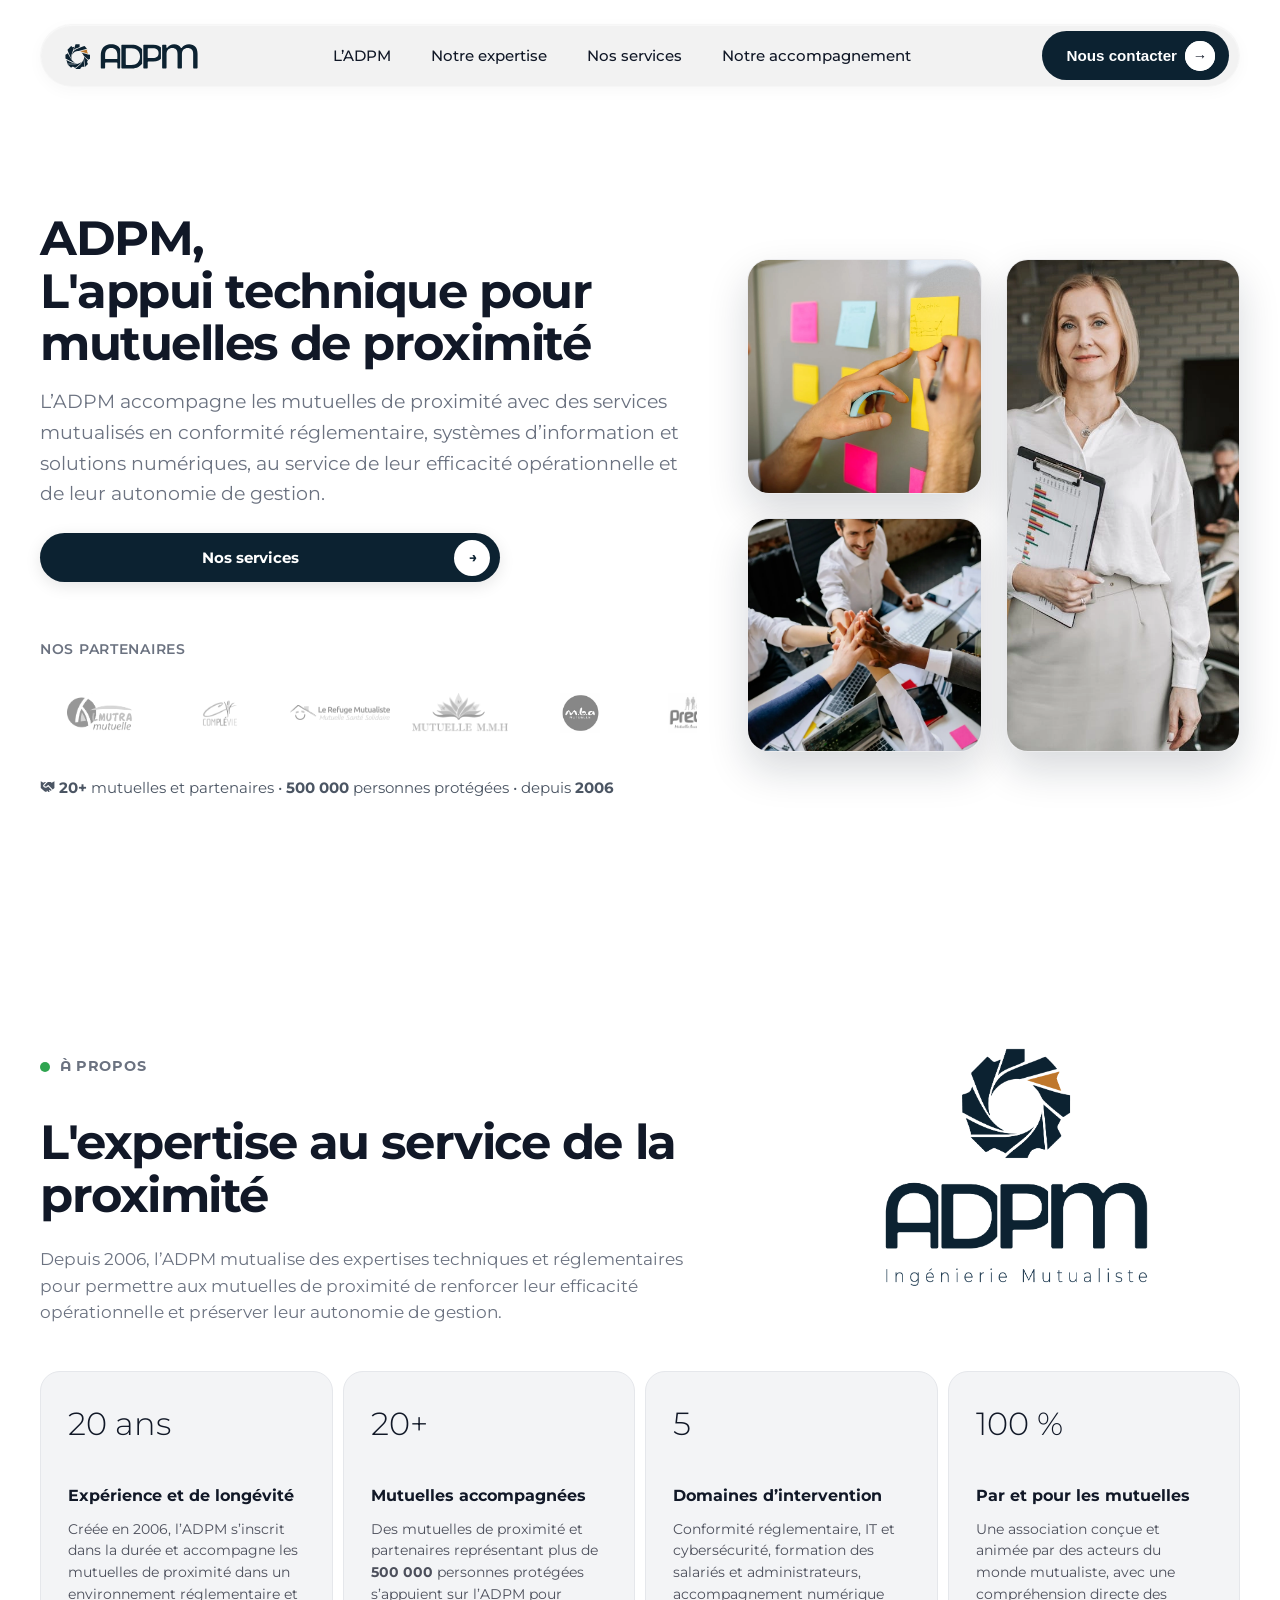
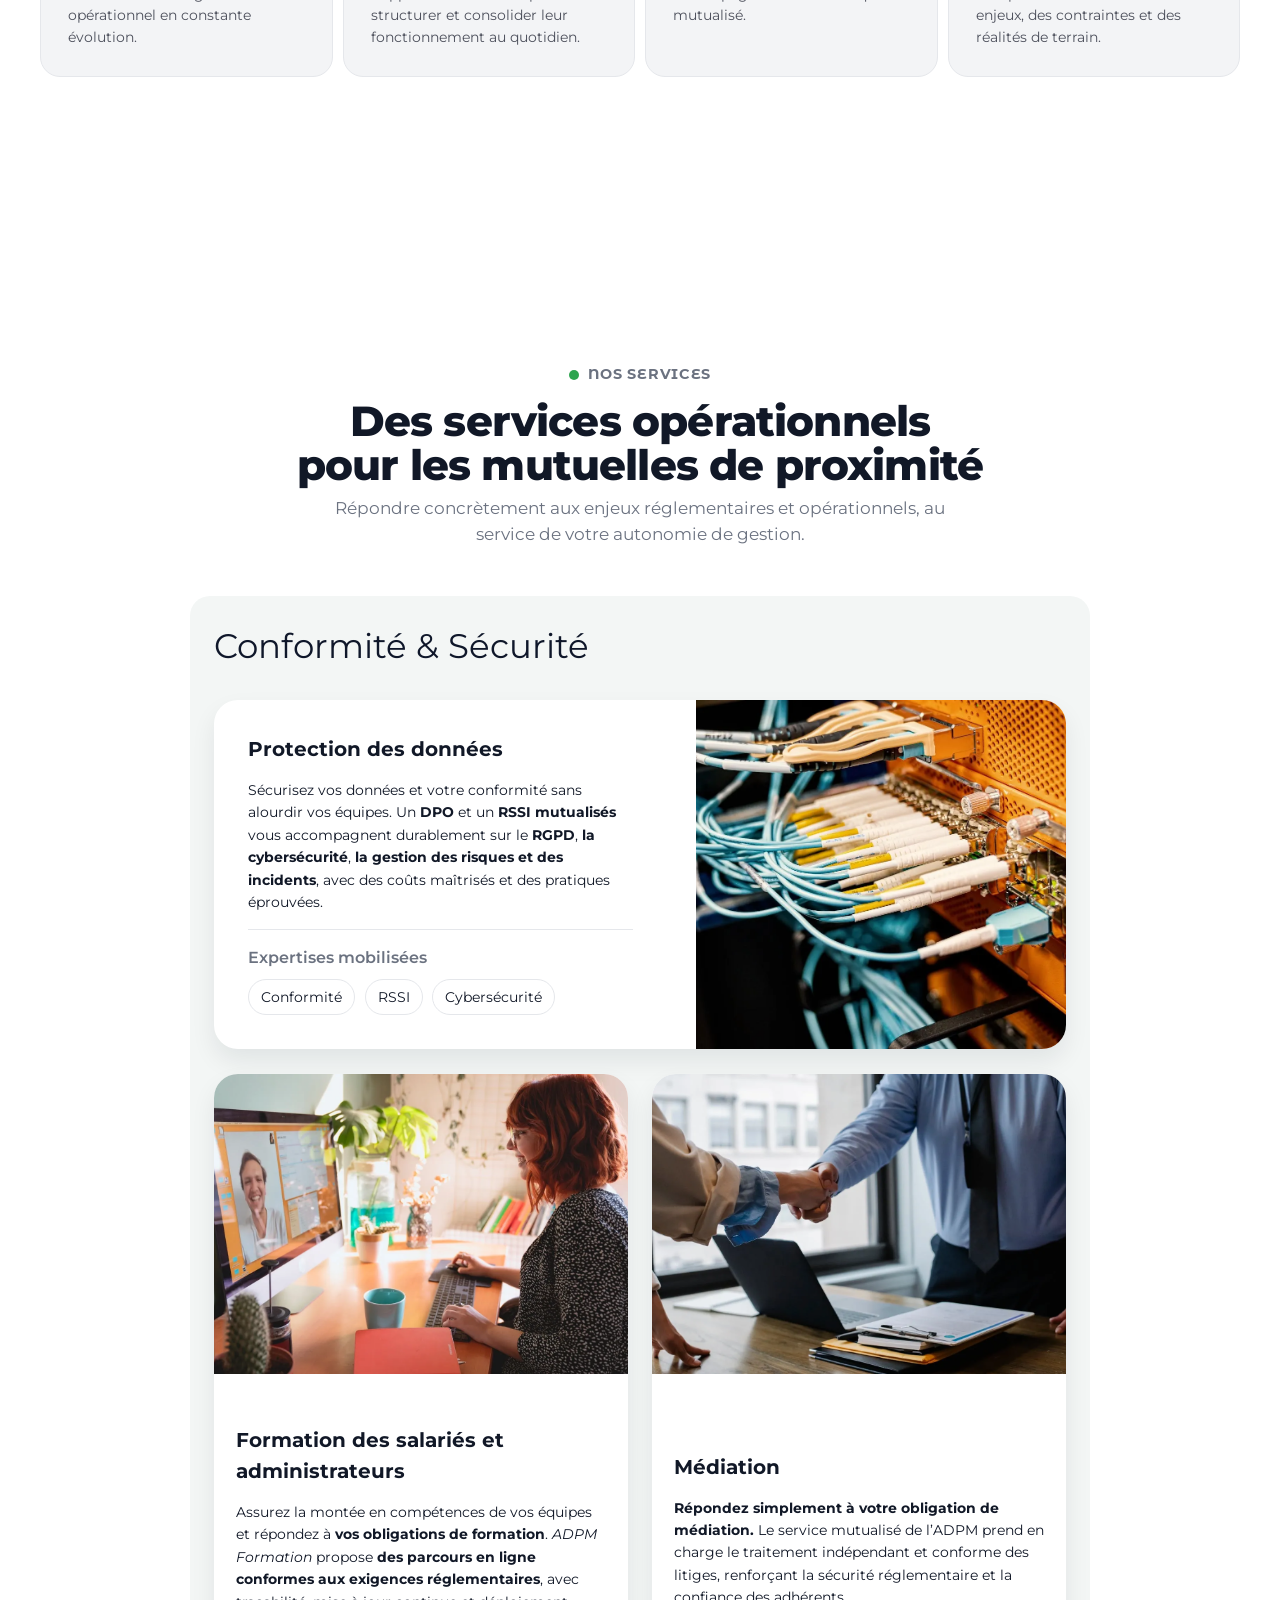
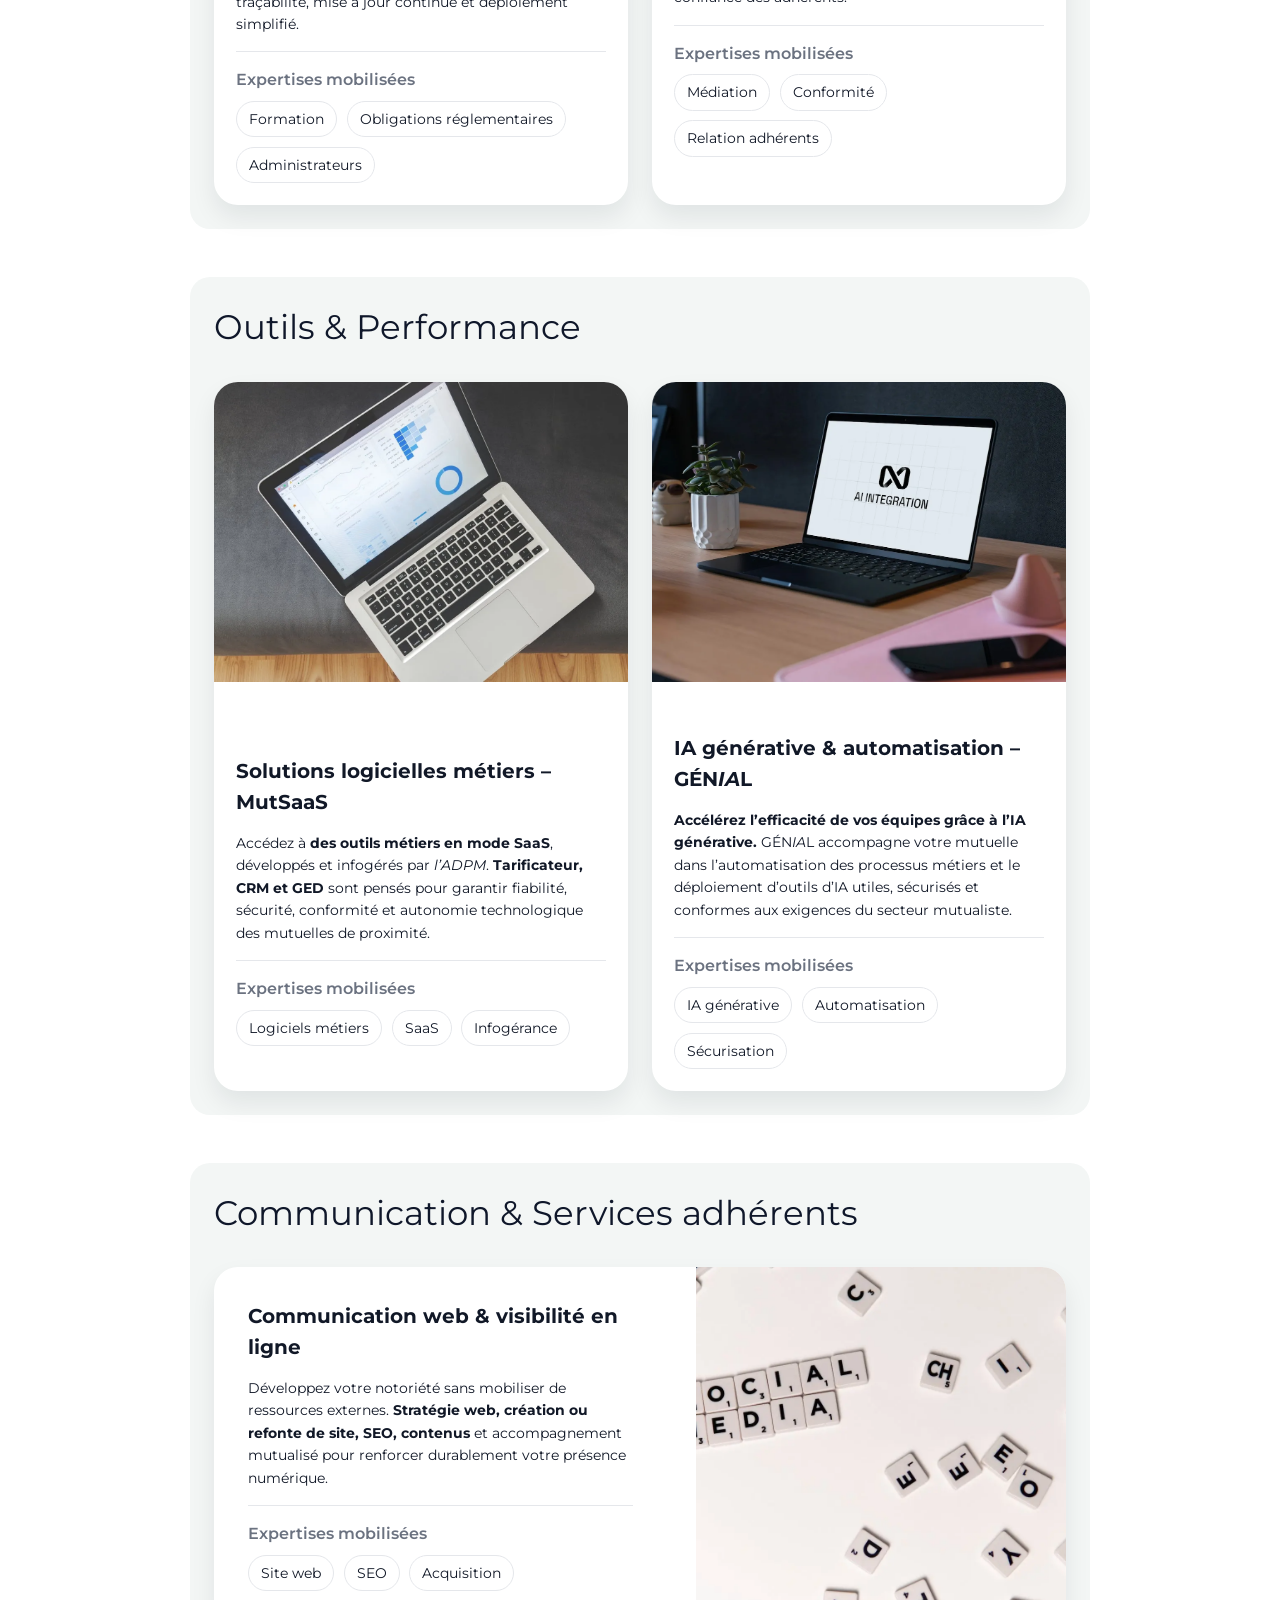
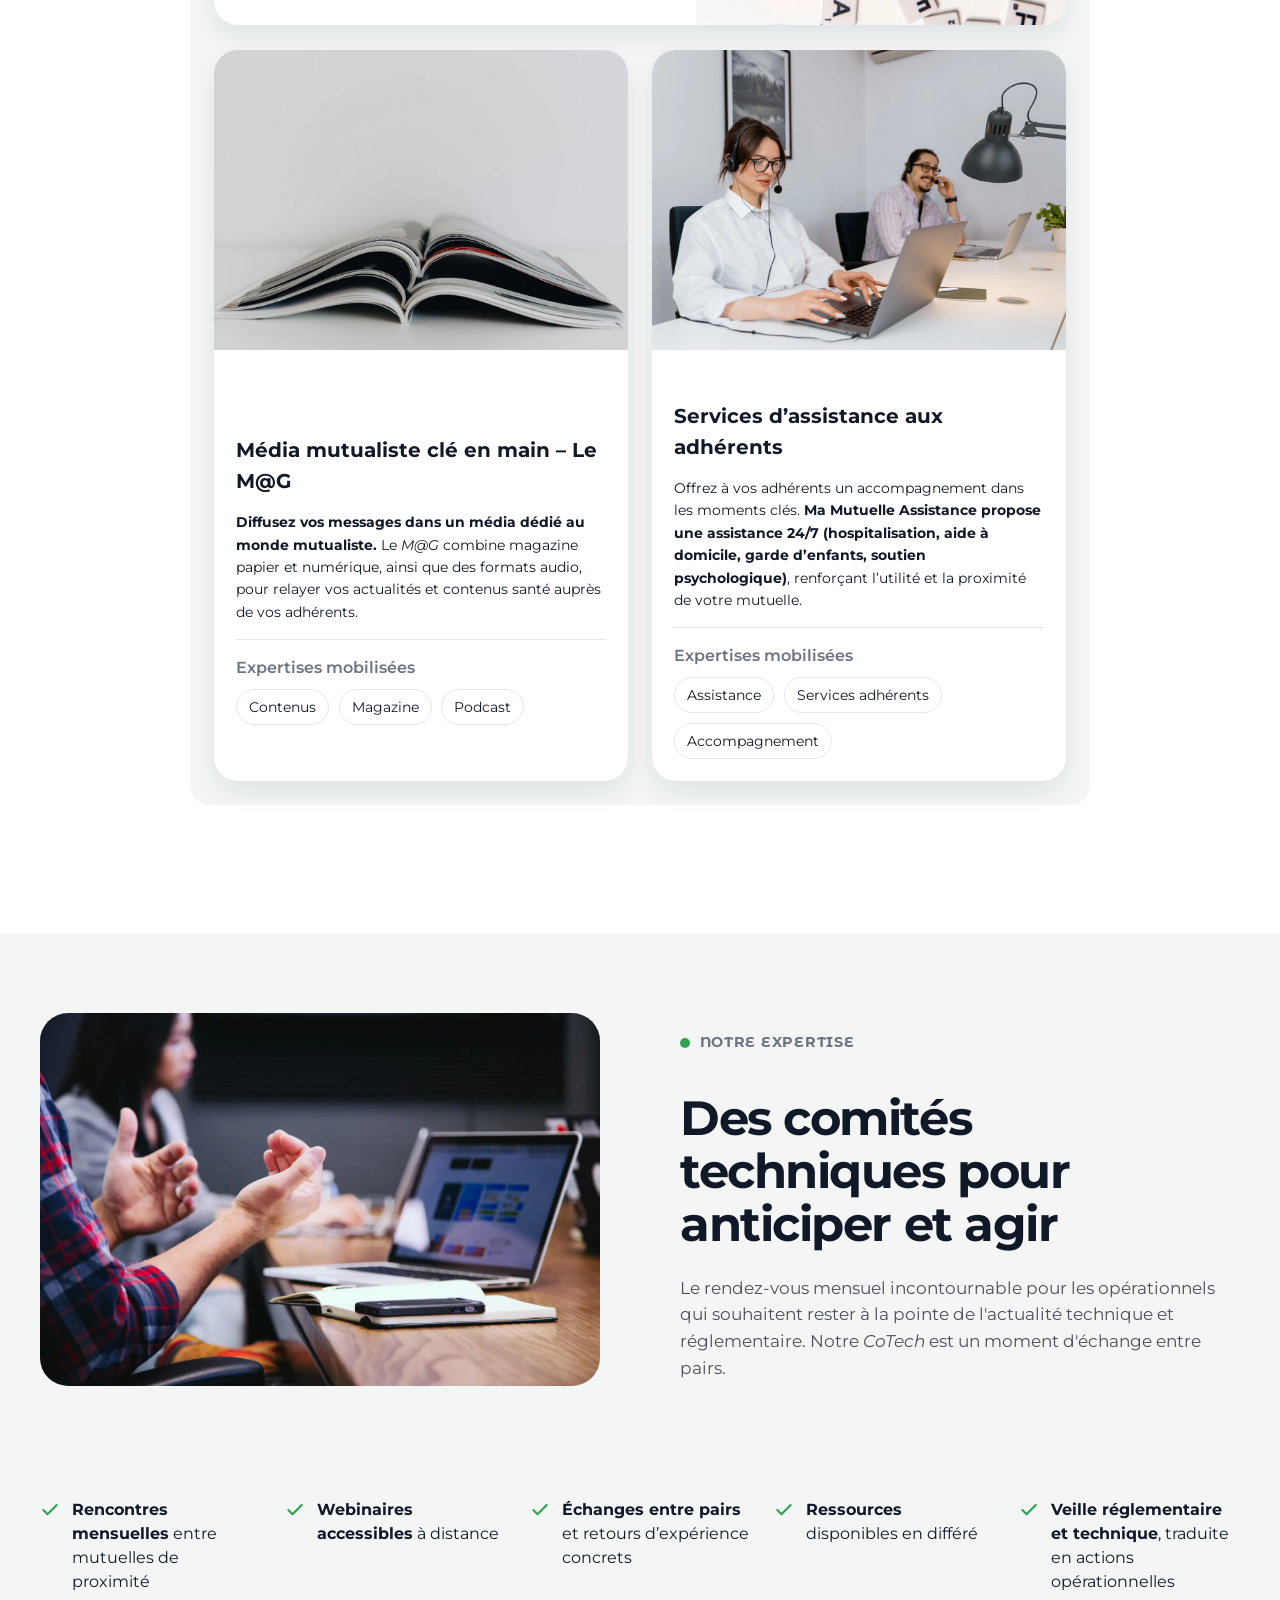
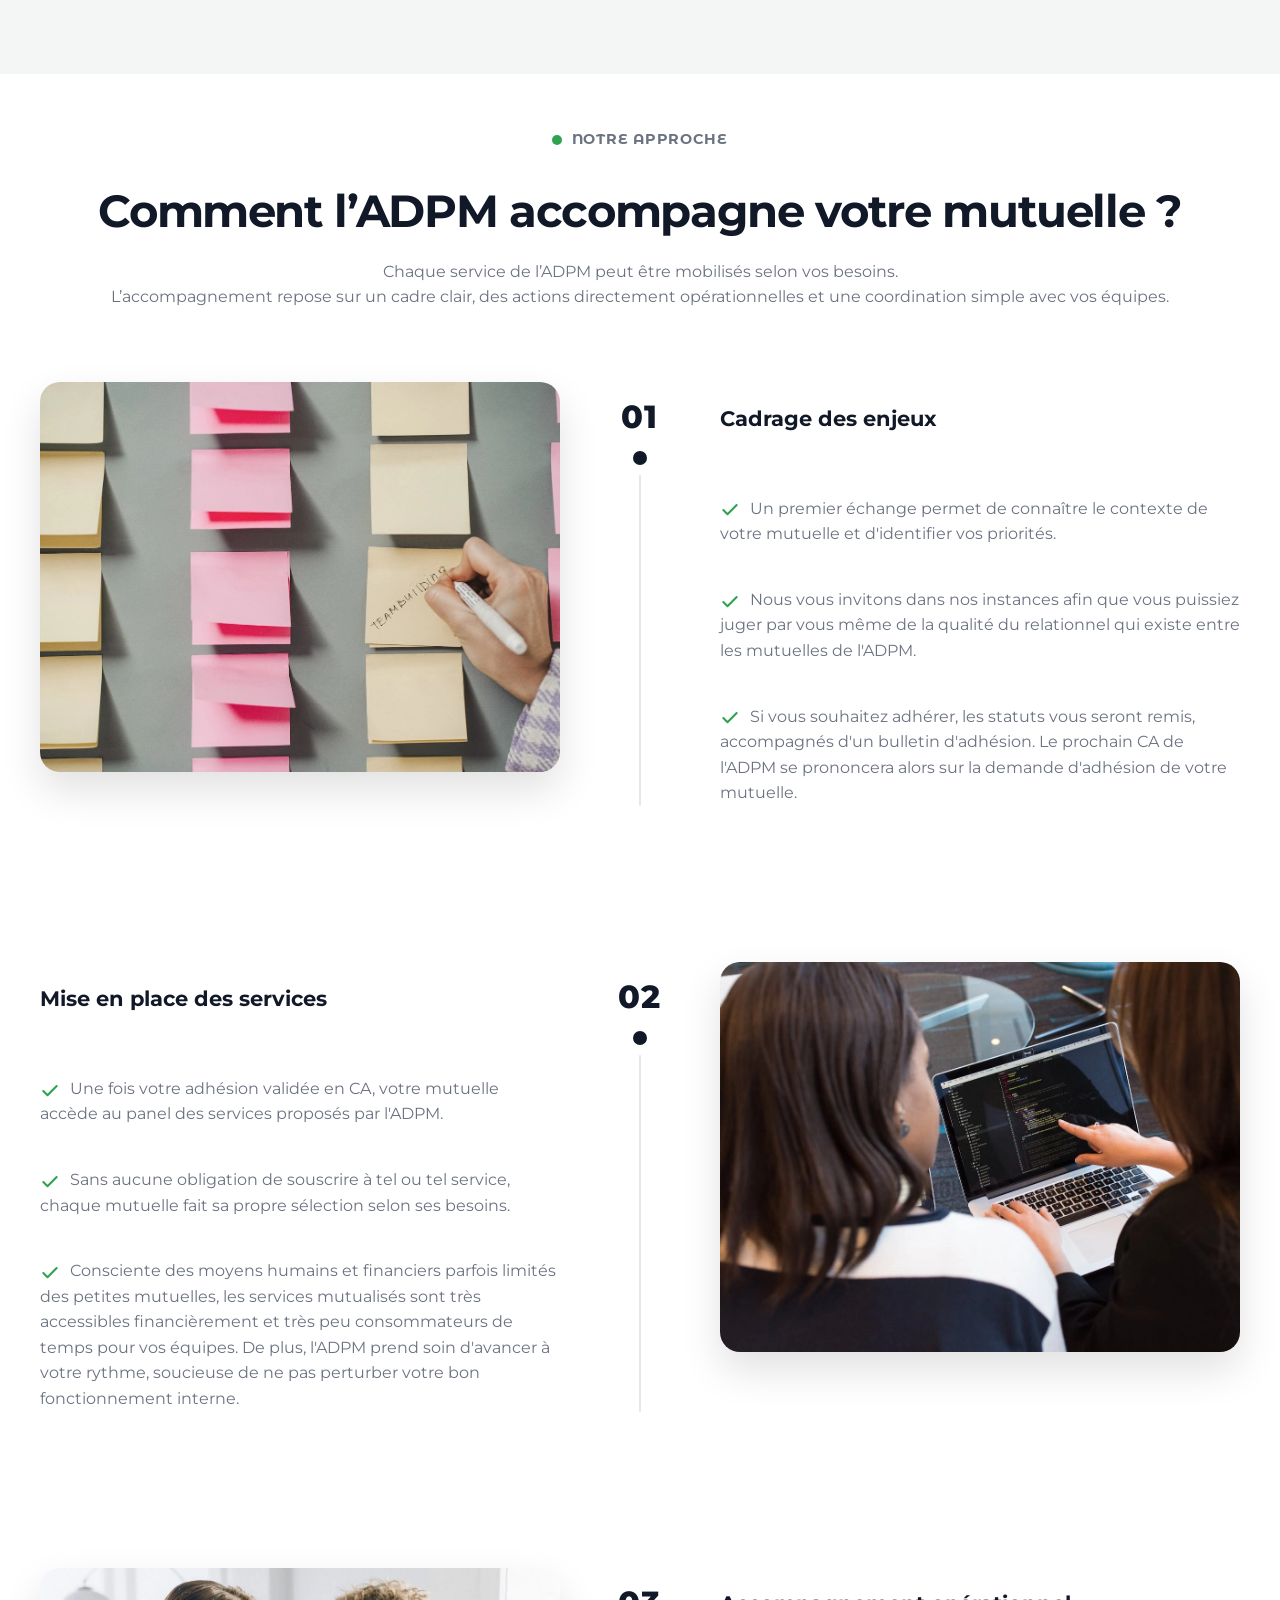
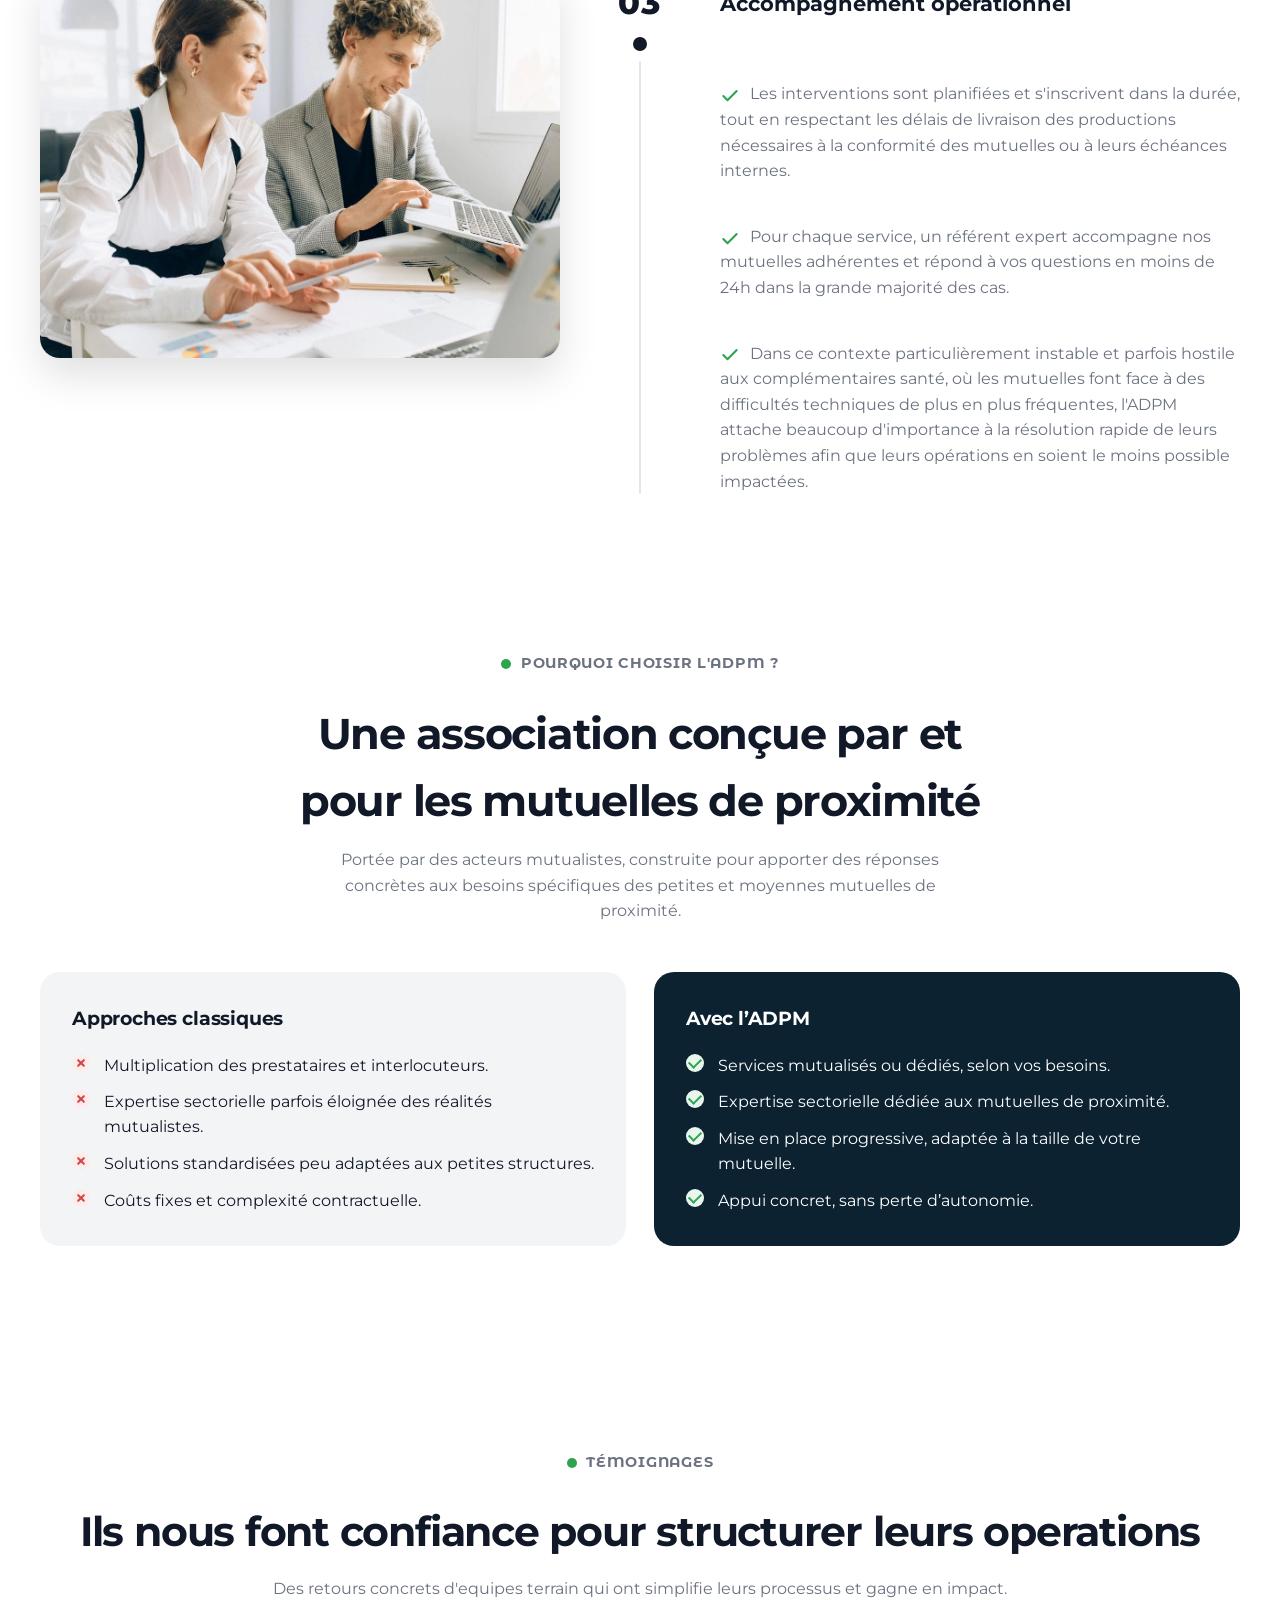
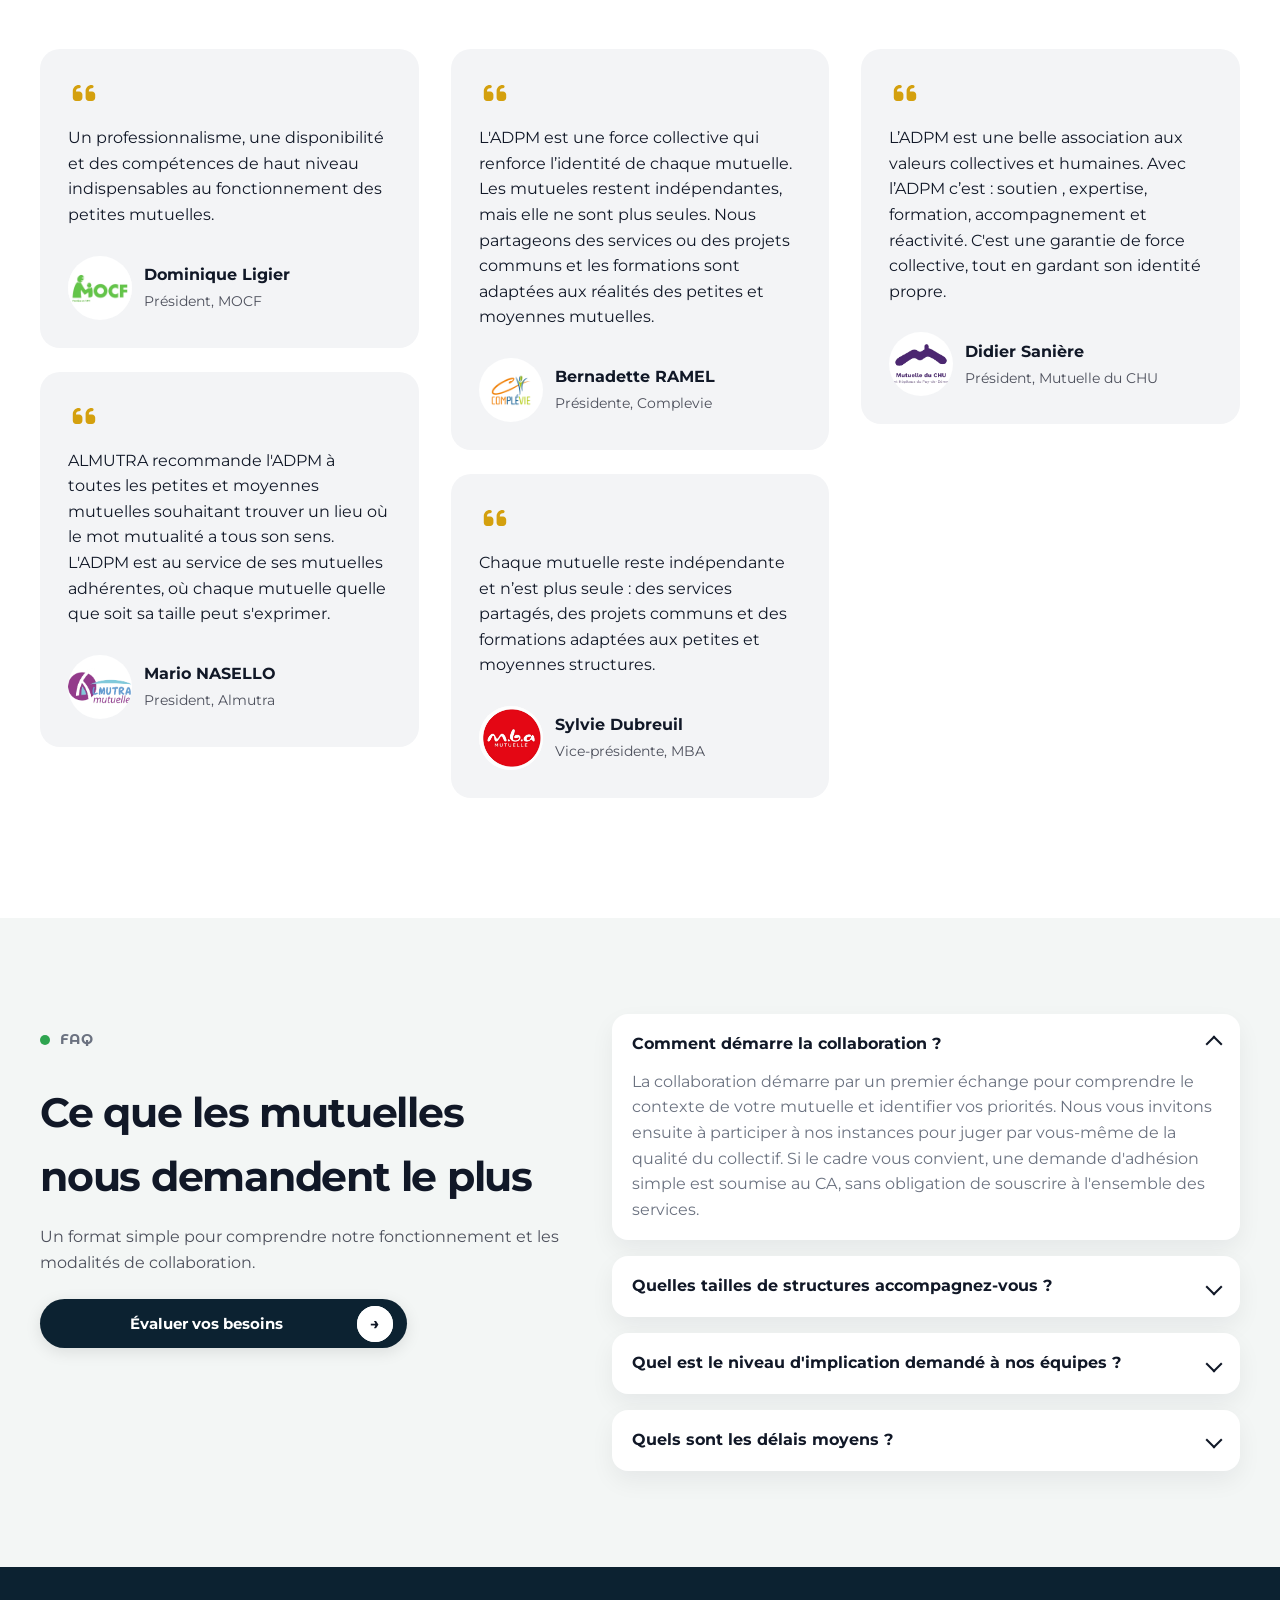
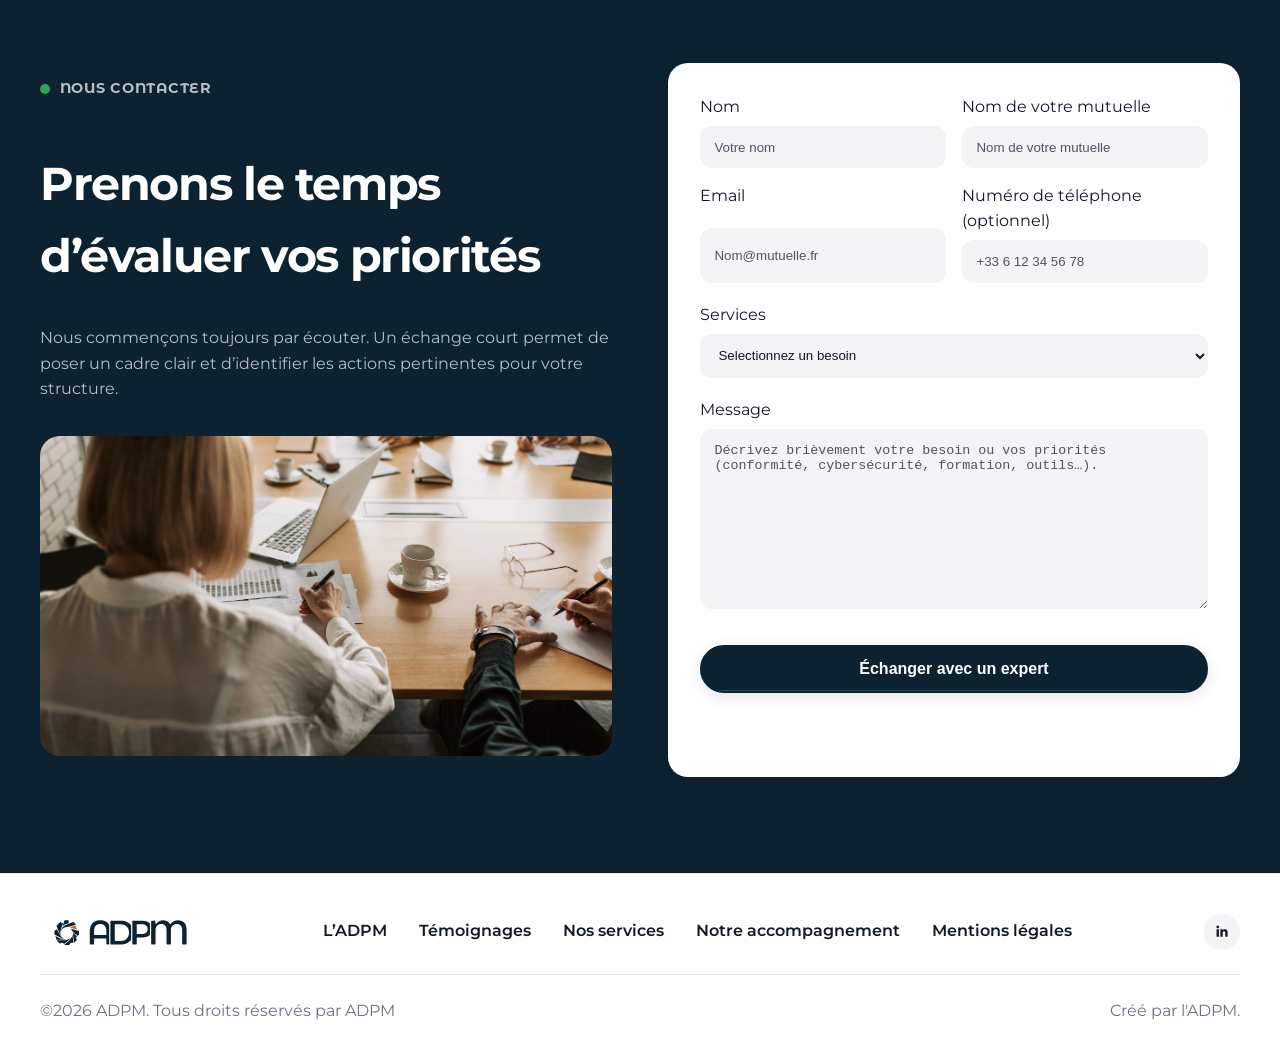
==== commit 7627a88c: "fix: SEO optimisation" ====
--- a/index.html
+++ b/index.html
@@ -493,8 +493,8 @@
           <div class="hero-visual" aria-hidden="true">
             <div class="hero-collage">
               <img class="hero-collage__img hero-collage__img--c" src="./images/hero/hero-3.webp" width="1280" height="860" alt="Cadrage des priorités techniques pour mutuelles de proximité – ADPM" loading="lazy">
-              <img class="hero-collage__img hero-collage__img--a" src="./images/hero/hero-2.webp" width="1280" height="1920" alt="Accompagnement opérationnel des mutuelles de proximité par l’ADPM" loading="lazy">
-              <img class="hero-collage__img hero-collage__img--b" src="./images/hero/hero-1.webp" width="1280" height="860" alt="Services mutualisés et appui technique pour mutuelles de proximité – ADPM" fetchpriority="high">
+              <img class="hero-collage__img hero-collage__img--a" src="./images/hero/hero-2.webp" width="1280" height="1920" alt="Accompagnement opérationnel des mutuelles de proximité par l’ADPM" fetchpriority="high">
+              <img class="hero-collage__img hero-collage__img--b" src="./images/hero/hero-1.webp" width="1280" height="860" alt="Services mutualisés et appui technique pour mutuelles de proximité – ADPM" loading="lazy">
             </div>
           </div>
         </div>
@@ -1033,7 +1033,7 @@
               <span>FAQ</span>
             </p>
             <h2 class="faq-title">Ce que les mutuelles nous demandent le plus</h2>
-            <p class="faq-lead">Un format simple pour comprendre notre fonctionnement et les modalites de collaboration.</p>
+            <p class="faq-lead">Un format simple pour comprendre notre fonctionnement et les modalités de collaboration.</p>
             <a class="btn btn-primary faq-cta" href="#contact"><span>Évaluer vos besoins</span></a>
           </div>
 
@@ -1146,7 +1146,7 @@
         <div class="footer-divider" aria-hidden="true"></div>
 
         <div class="footer-row footer-row-bottom">
-          <p class="footer-copy">© Copyright <span id="year"></span>. All Rights Reserved by ADPM</p>
+          <p class="footer-copy">©<span id="year"></span> ADPM. Tous droits réservés par ADPM</p>
           <div class="footer-credit">
             <span>Créé par l'ADPM.</span>
           </div>
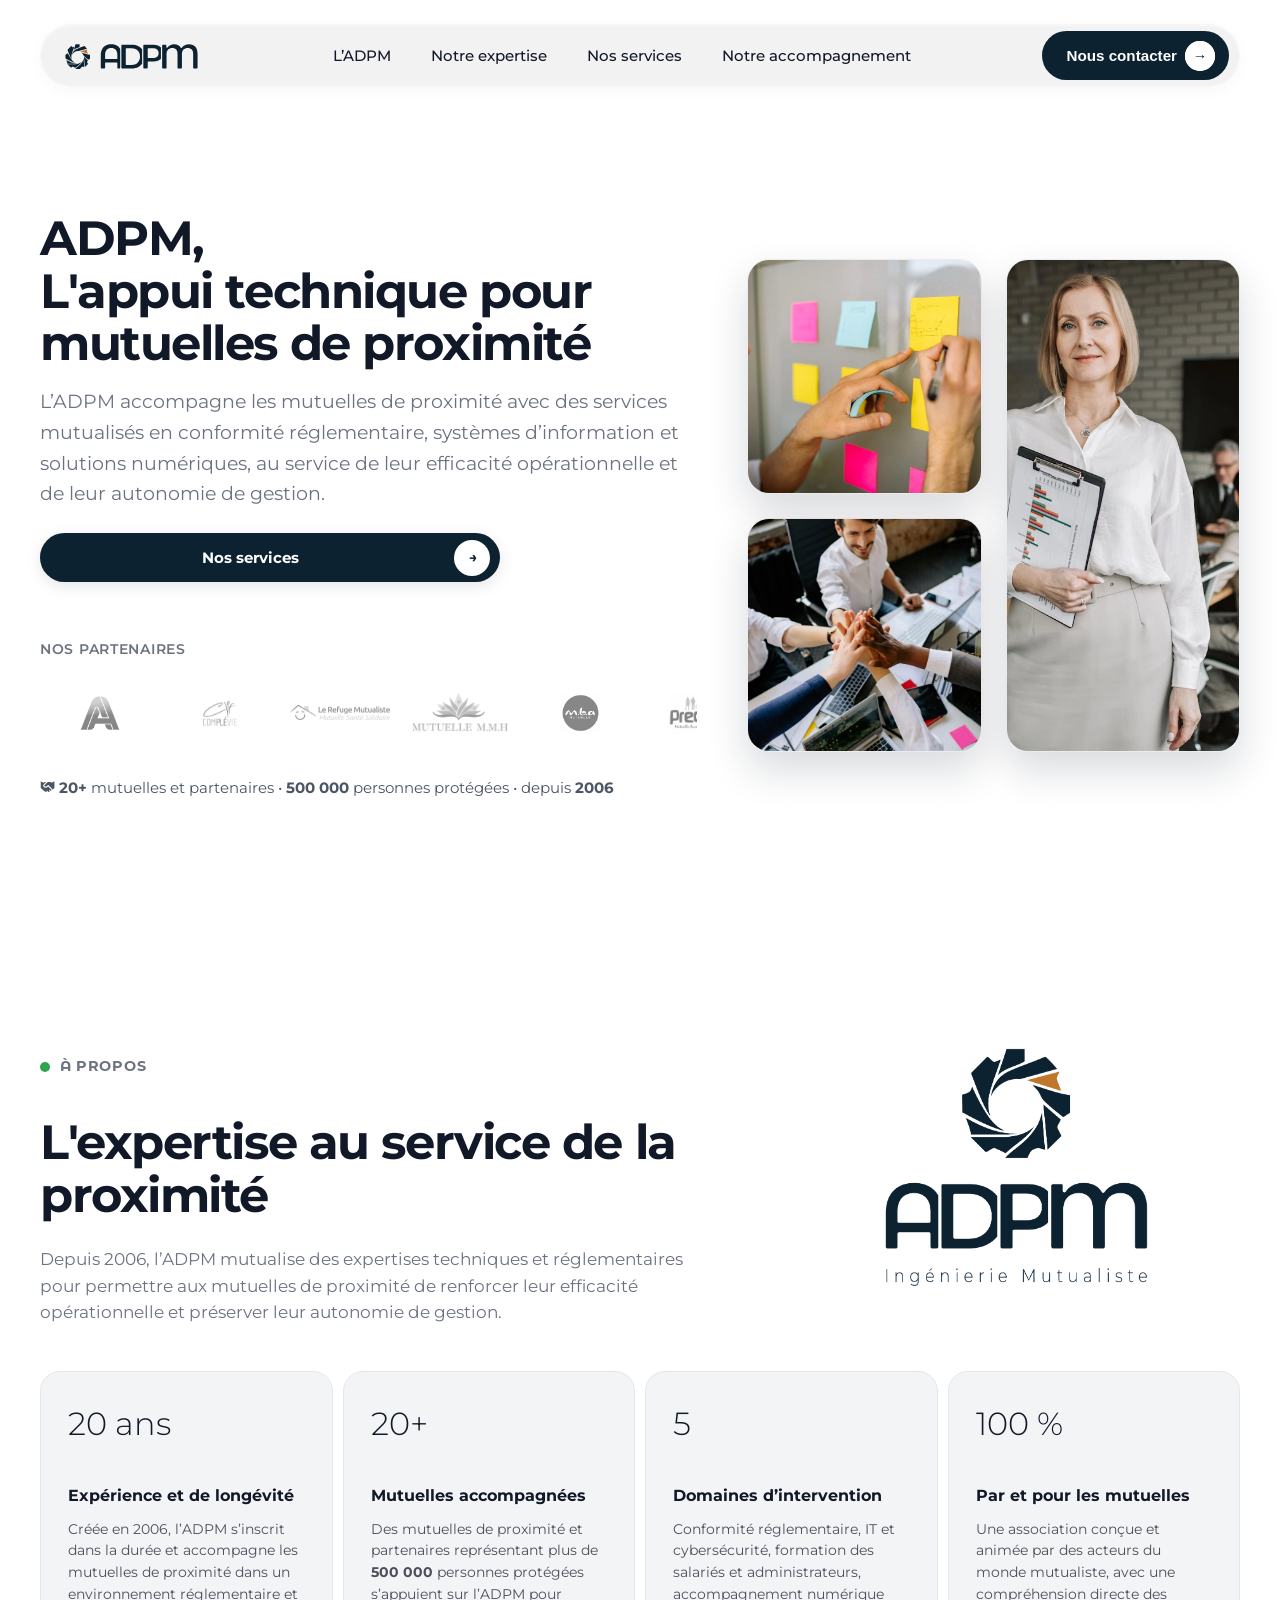
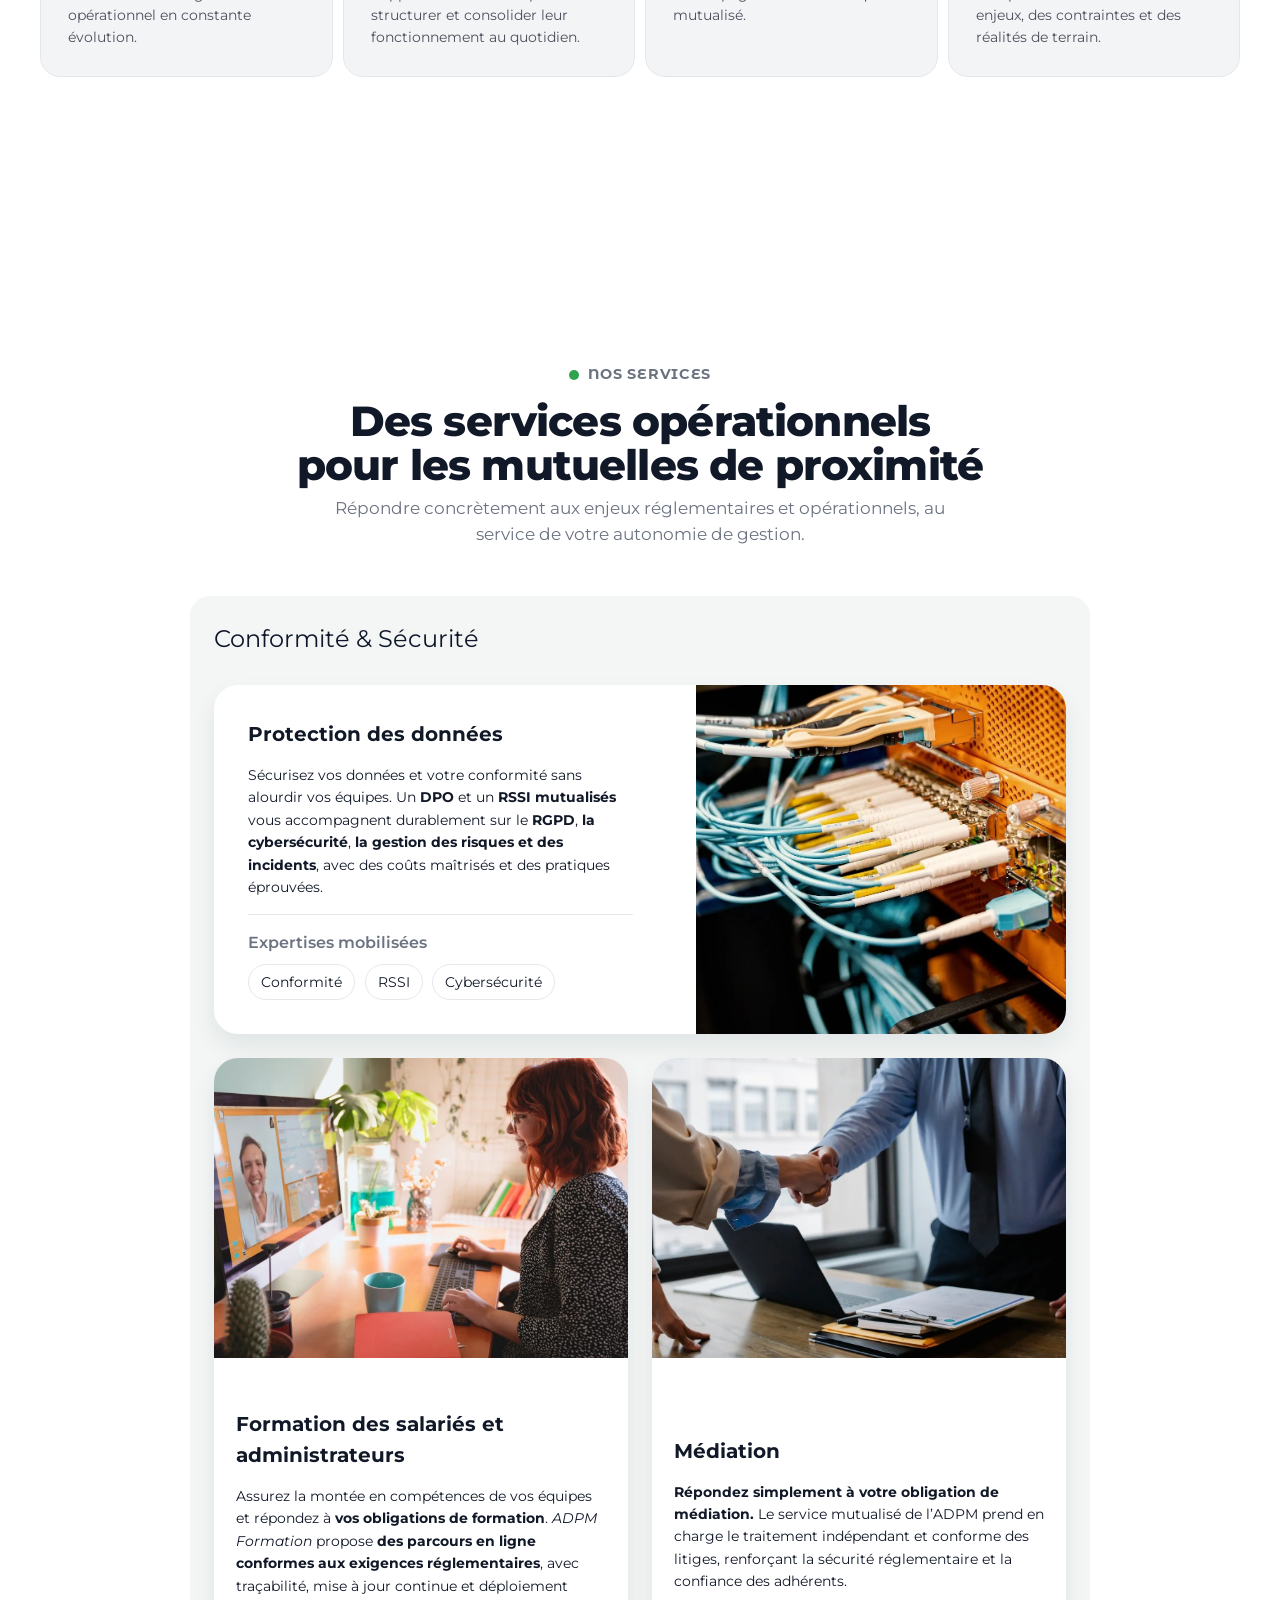
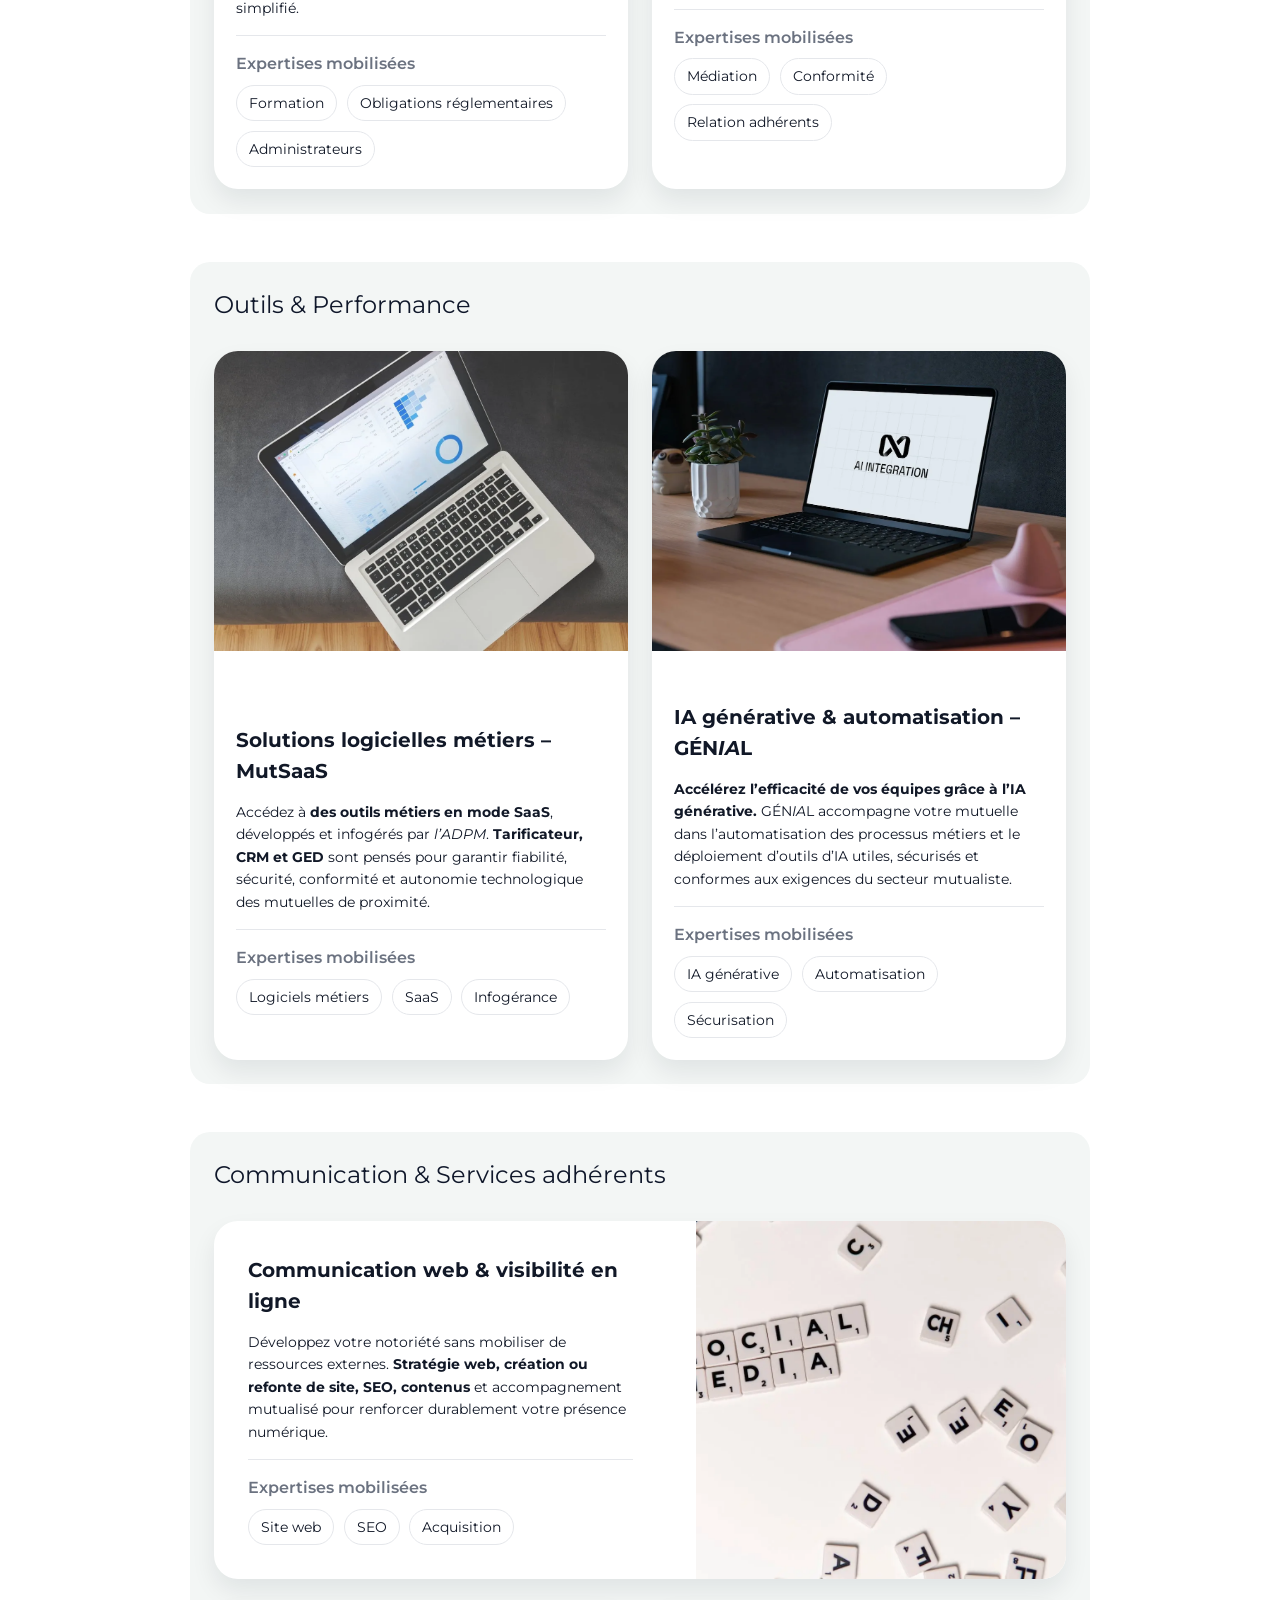
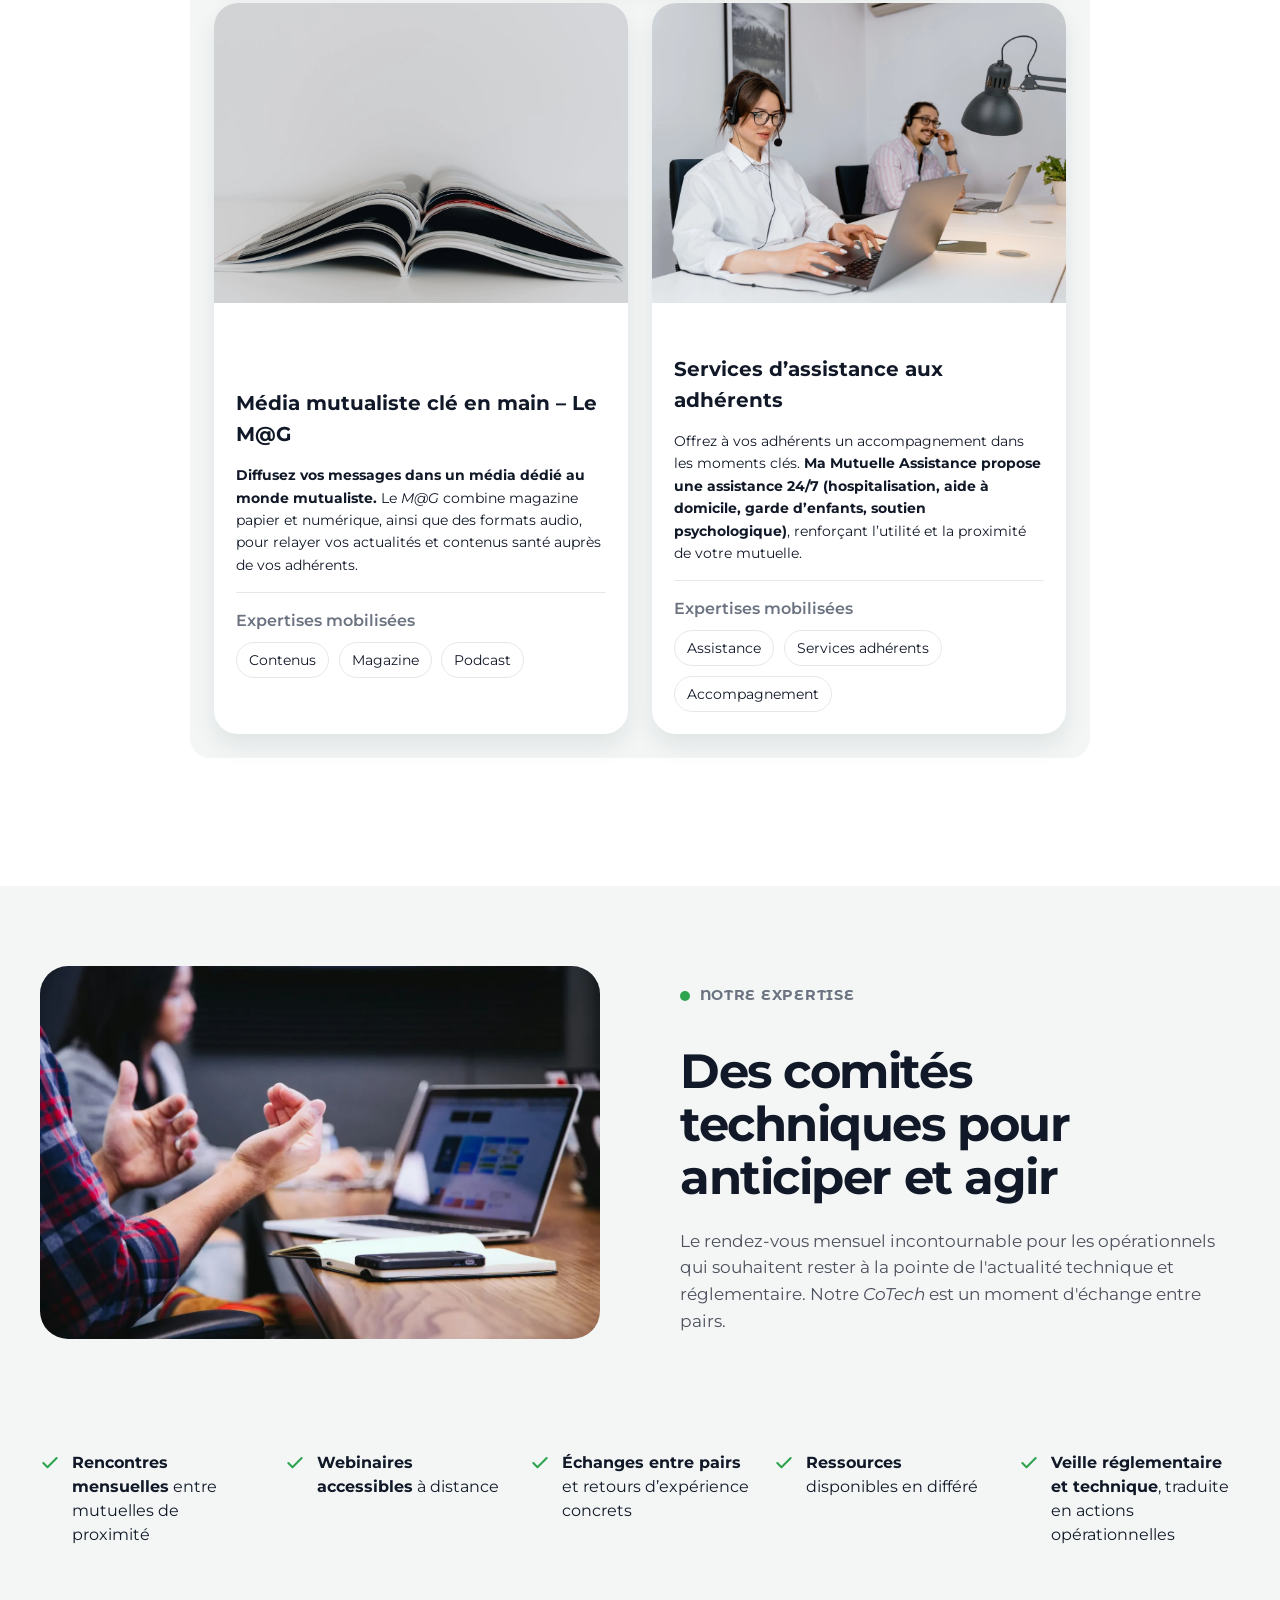
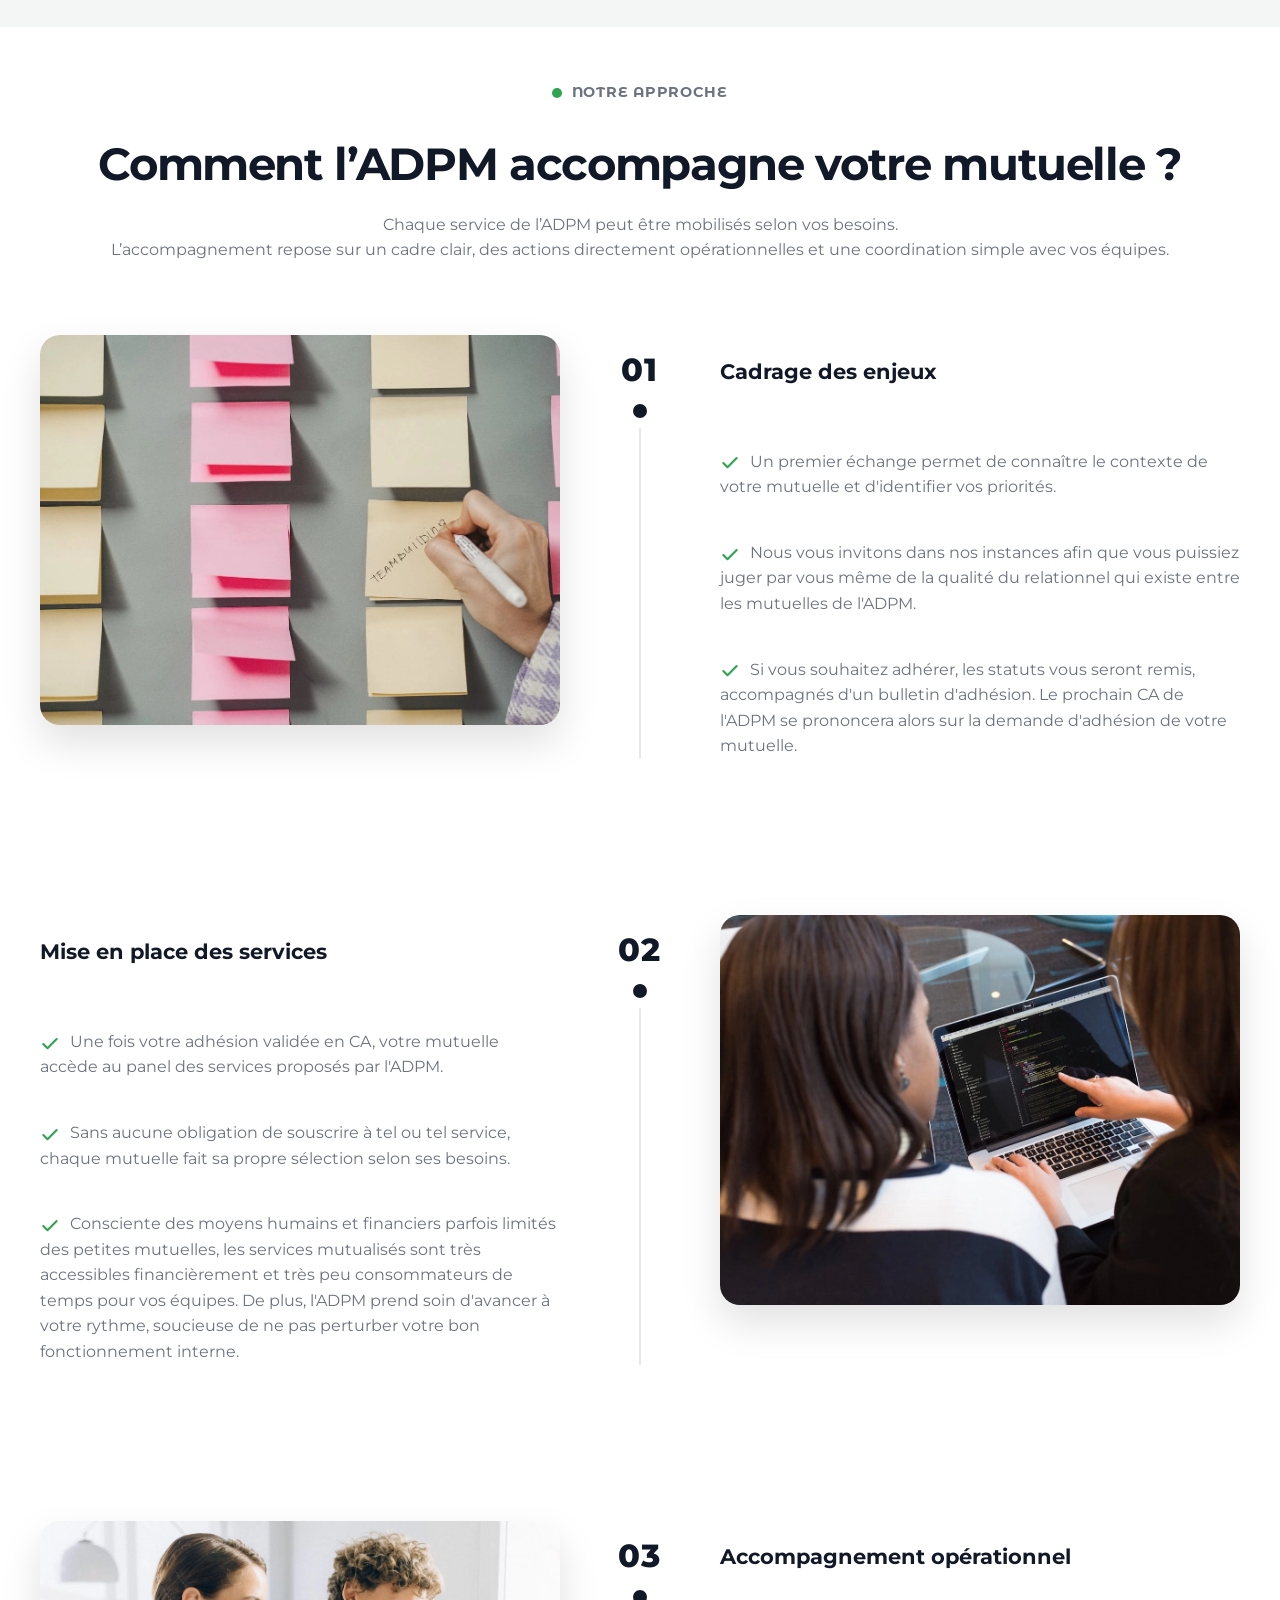
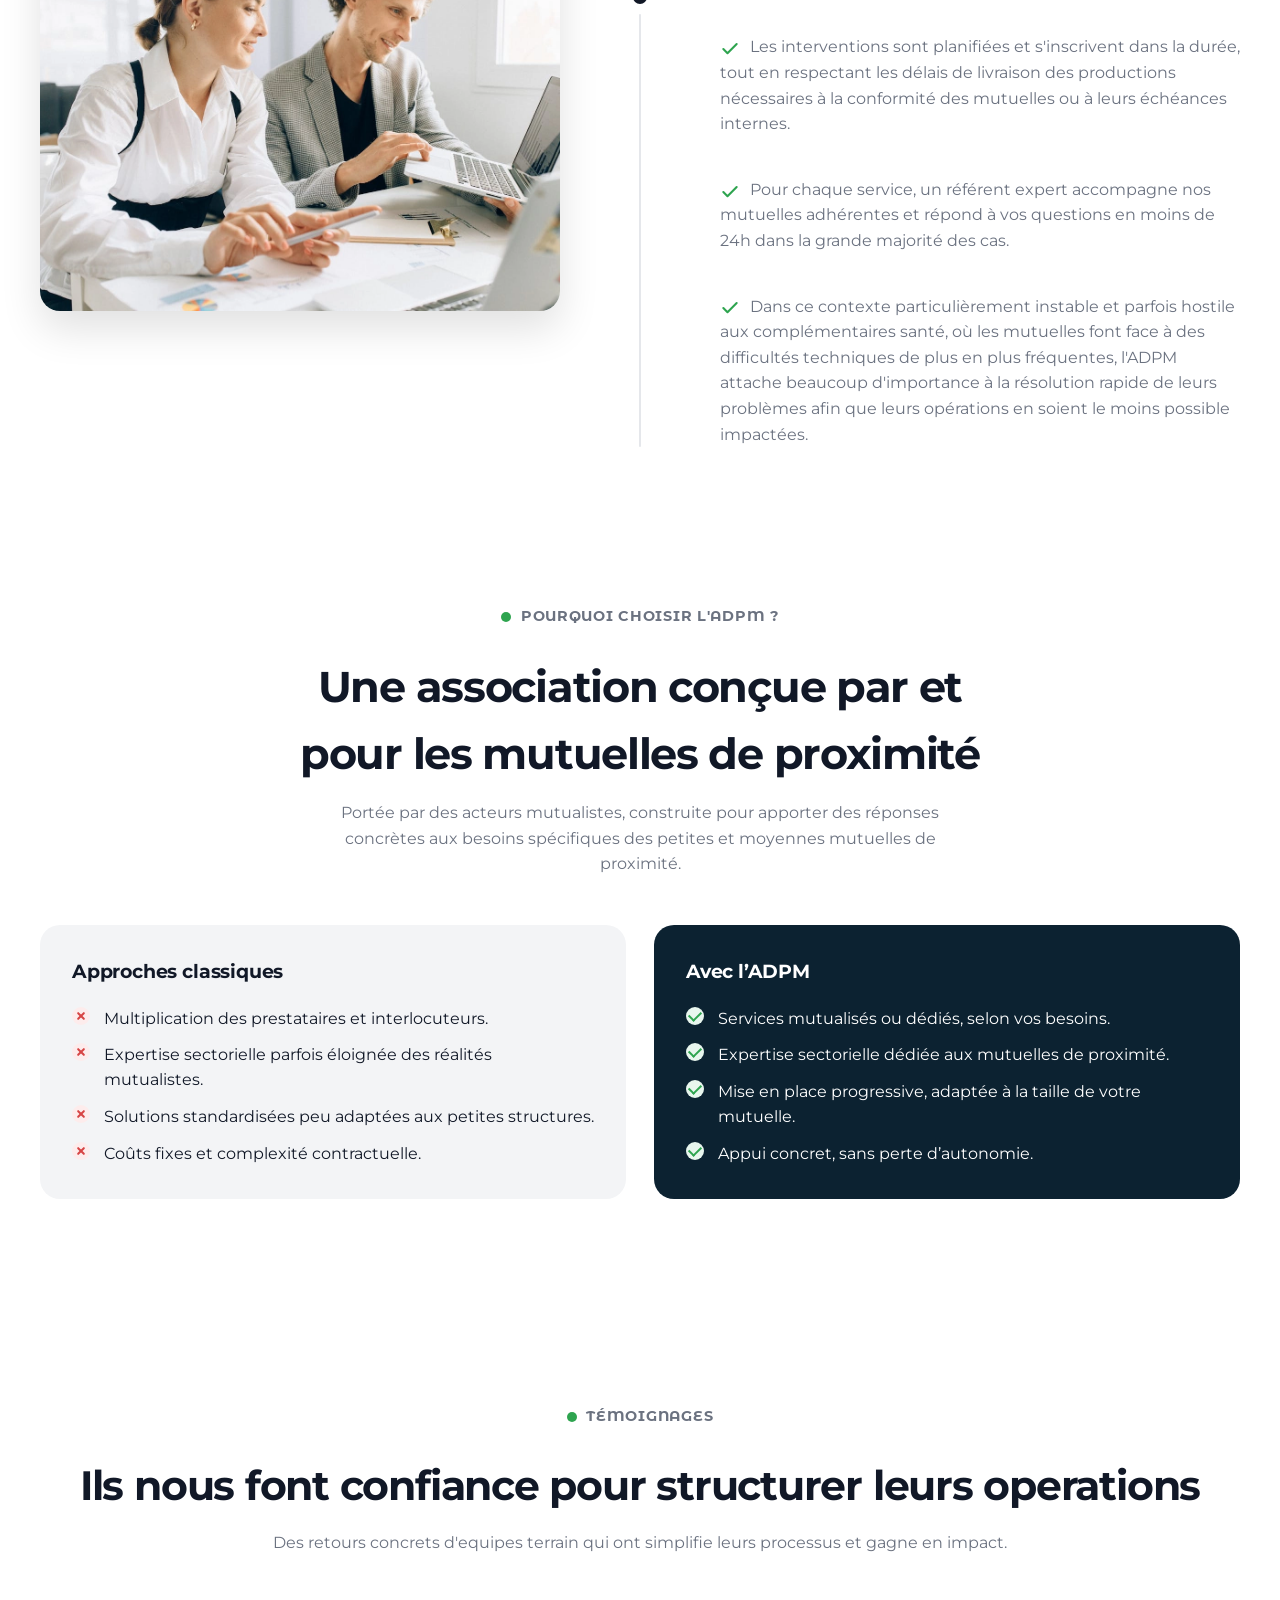
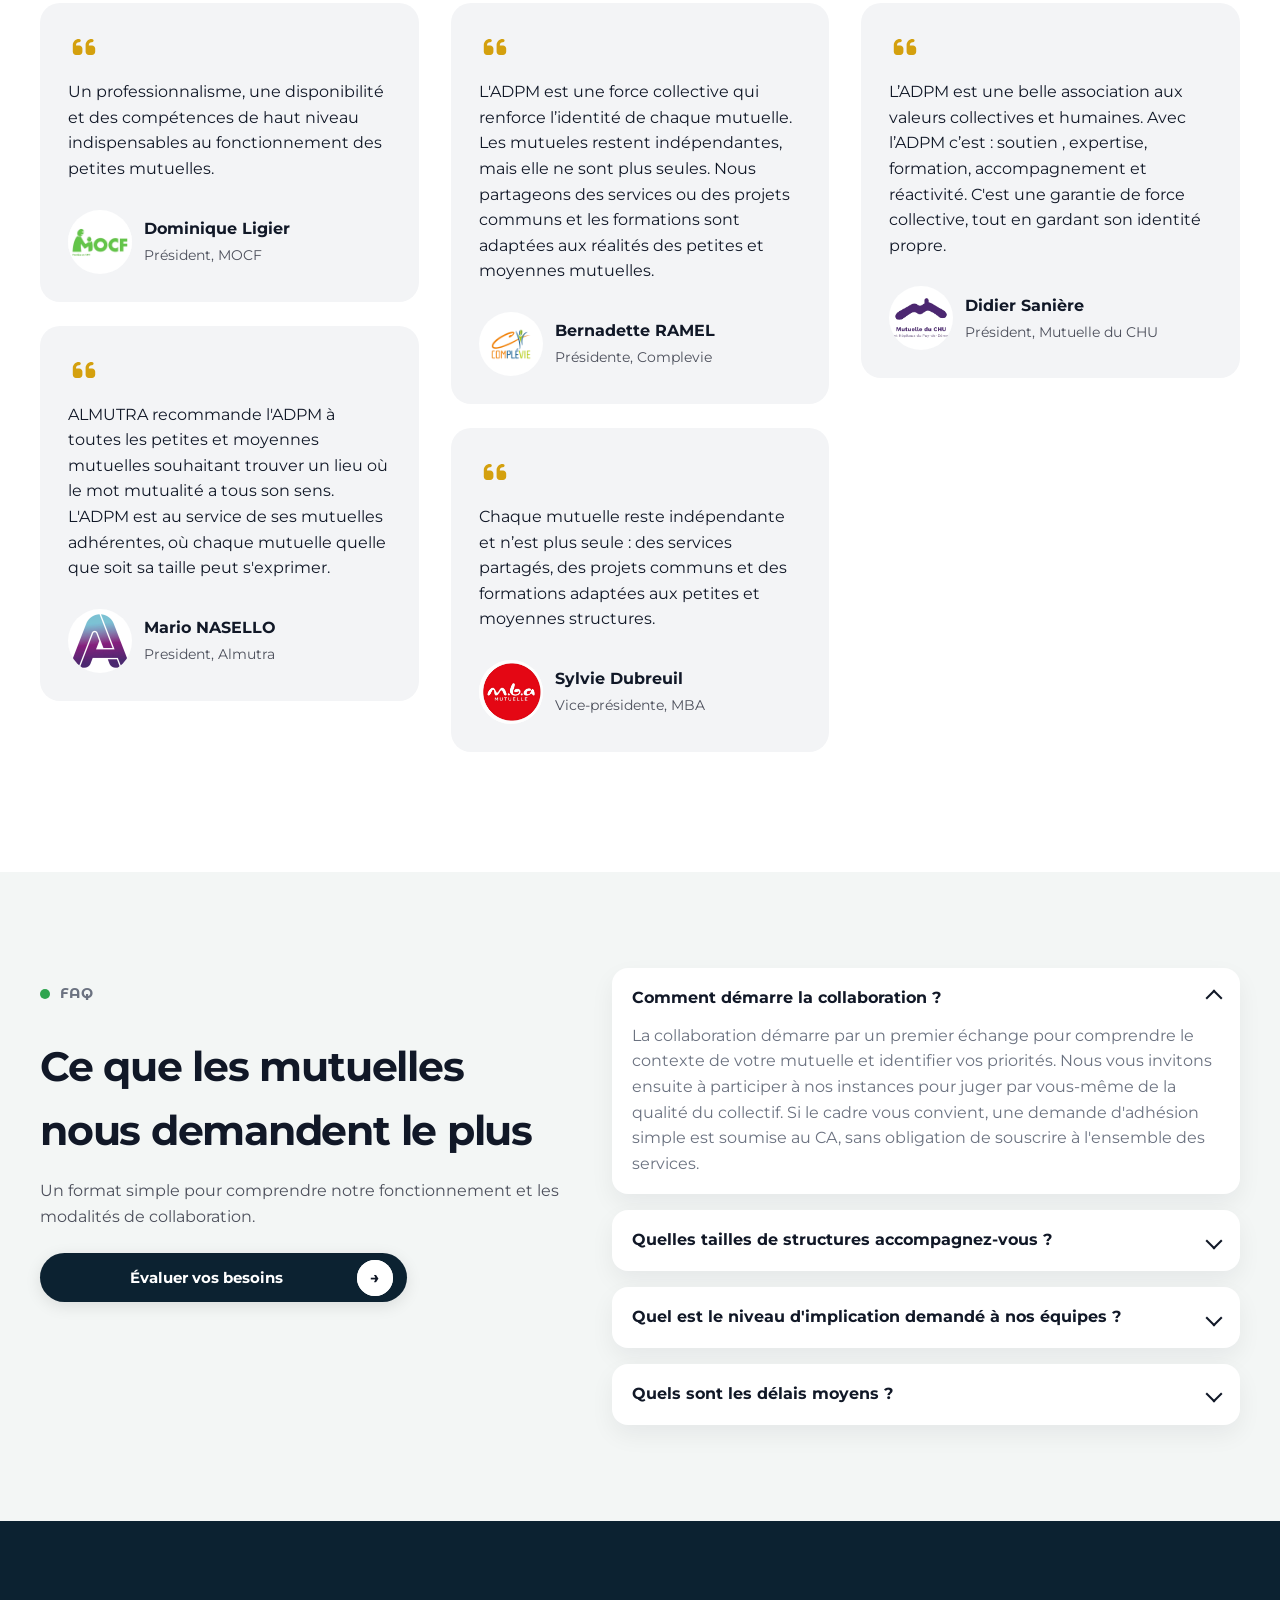
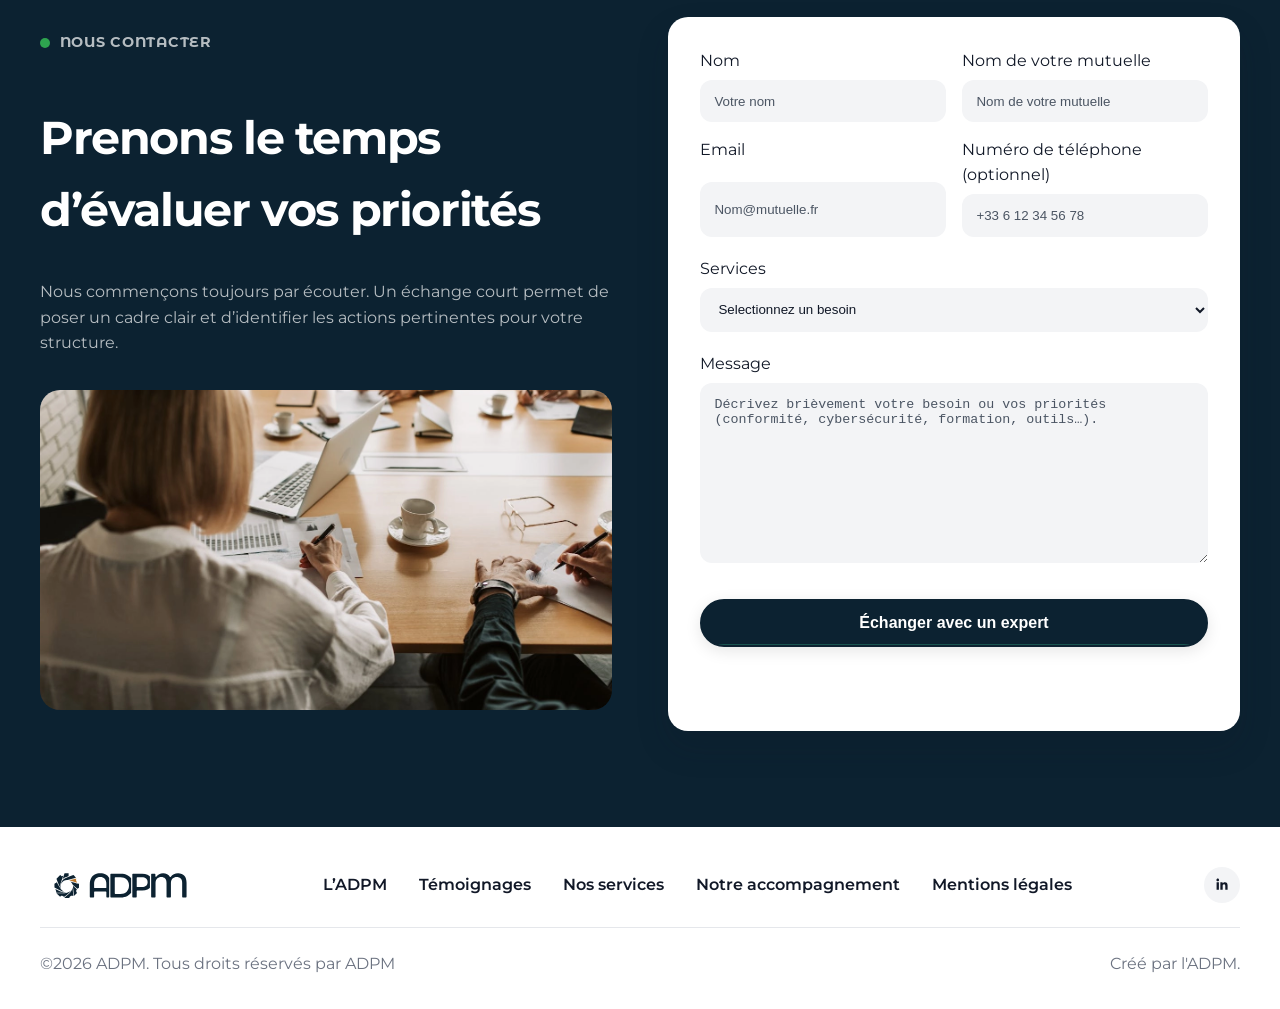
==== commit ccccfcb0: "Update legal page and header styling" ====
--- a/index.html
+++ b/index.html
@@ -305,7 +305,7 @@
       <!-- Header Shell (Capsule) -->
       <div class="header-shell">
         <!-- Brand / Logo -->
-        <a class="brand" href="#top" aria-label="ADPM - Home">
+        <a class="brand" href="https://adpm-mutuelles.fr/" aria-label="ADPM - Accueil">
           <img src="./images/header/logo-adpm.svg" alt="Logo de ADPM — Association Diversité et Proximité Mutualiste " class="brand-logo" fetchpriority="high"/>
         </a>
 
@@ -393,7 +393,7 @@
                 <div class="partners-band">
                   <div class="partners-track">
                     <div class="partner-logo">
-                      <img src="./images/logos/Almutra%20logo.webp" alt="Logo Almutra" width="189" height="113" loading="eager" fetchpriority="high" decoding="async" />
+                      <img src="./images/logos/Logo-almutra.webp" alt="Logo Almutra" width="512" height="512" loading="eager" fetchpriority="high" decoding="async" />
                     </div>
                     <div class="partner-logo">
                       <img src="./images/logos/COMPLEVIE-logo.webp" alt=" Logo Complevie" width="300" height="212" loading="eager" fetchpriority="high" decoding="async" />
@@ -438,7 +438,7 @@
                       <img src="./images/logos/mocf-logo.webp" alt="Logo MOCF" width="300" height="168" loading="eager" fetchpriority="high" decoding="async" />
                     </div>
                     <div class="partner-logo" aria-hidden="true">
-                      <img src="./images/logos/Almutra%20logo.webp" alt="Logo Almutra" width="189" height="113" loading="lazy" decoding="async" />
+                      <img src="./images/logos/Logo-almutra.webp" alt="Logo Almutra" width="512" height="512" loading="lazy" decoding="async" />
                     </div>
                     <div class="partner-logo" aria-hidden="true">
                       <img src="./images/logos/COMPLEVIE-logo.webp" alt="Logo Complévie" width="300" height="212" loading="lazy" decoding="async" />
@@ -969,7 +969,7 @@
                   L'ADPM est au service de ses mutuelles adhérentes, où chaque mutuelle quelle que soit sa taille peut s'exprimer.
                 </p>
                 <div class="testimonial-author">
-                  <img src="./images/logos/Almutra%20logo.webp" alt="Logo Almutra" loading="lazy" class="testimonial-avatar" />
+                  <img src="./images/logos/Logo-almutra.webp" alt="Logo Almutra" loading="lazy" class="testimonial-avatar" />
                   <div class="testimonial-meta">
                     <strong>Mario NASELLO</strong>
                     <span>President, Almutra</span>
@@ -1134,7 +1134,7 @@
             <a href="#testimonials">Témoignages</a>
             <a href="#services">Nos services</a>
             <a href="#how">Notre accompagnement</a>
-            <a href="#mentions-legales">Mentions légales</a>
+            <a href="/mentions-legales/">Mentions légales</a>
           </nav>
           <div class="footer-socials">
             <a href="https://www.linkedin.com/company/adpm-mutuelles" aria-label="LinkedIn" class="footer-social" target="_blank" rel="noopener noreferrer">
--- a/css/base.css
+++ b/css/base.css
@@ -5,8 +5,8 @@
   --card:#f3f4f6;
   --border:#e5e7eb;
 
-  --orange:#FF7F41;
-  --blue:#5C95FF;
+  --orange:#d4a00e;
+  --blue:#0c2231;
 
   --gutter: 2rem;
   --radius:16px;
--- a/css/components.css
+++ b/css/components.css
@@ -5,13 +5,26 @@
   top: 0;
   left: 0;
   right: 0;
-  background: transparent;
+  background: #ffffff;
   z-index: 100;
   padding: 24px 0;
+  isolation: isolate;
   transition: padding 0.3s ease;
 }
 
+.site-header::before{
+  content: "";
+  position: absolute;
+  inset: 0 0 auto;
+  height: 132px;
+  pointer-events: none;
+  z-index: 0;
+  background: #ffffff;
+}
+
 .header-shell{
+  position: relative;
+  z-index: 1;
   width: min(var(--container), calc(100% - (var(--gutter) * 2)));
   margin: 0 auto;
   background: rgba(236, 236, 236, 0.68);
@@ -251,6 +264,7 @@
 
 .header-cta:hover{
   background: color-mix(in srgb, var(--fg) 85%, black);
+  text-decoration: none;
   transform: translateY(-2px);
 }
 
@@ -375,6 +389,10 @@
 @media (max-width: 900px){
   .site-header{
     background: transparent;
+  }
+
+  .site-header::before{
+    height: 104px;
   }
 
   .nav-desktop{
@@ -716,4 +734,5 @@
 .btn-nous-ecrire:hover {
   background: var(--fg);
   color: var(--bg);
-}
+  text-decoration: none;
+}
--- a/css/sections.css
+++ b/css/sections.css
@@ -2338,7 +2338,7 @@
 
 .services__group-title{
   margin: 0;
-  font-size: 34px;
+  font-size: 24px;
   font-weight: 400;
   color: #0f172a;
   width: min(1040px, 100%);
@@ -2897,3 +2897,209 @@
   }
   .services__card{ padding: 0; }
 }
+
+/* ===== LEGAL PAGE ===== */
+
+/* Page header */
+.legal-page-header {
+  padding: 64px 0 52px;
+  margin-top: 0;
+}
+
+.legal-page-header .container {
+  max-width: 780px;
+}
+
+.legal-page-header .breadcrumb {
+  font-size: 0.75rem;
+  font-weight: 500;
+  color: var(--blue);
+  letter-spacing: 0.1em;
+  text-transform: uppercase;
+  margin-bottom: 1rem;
+}
+
+.legal-page-header .breadcrumb a {
+  color: inherit;
+  text-decoration: none;
+  transition: color 0.2s;
+}
+
+.legal-page-header .breadcrumb a:hover {
+  color: var(--blue);
+  text-decoration: underline;
+}
+
+.legal-page-header .breadcrumb span {
+  margin: 0 0.5rem;
+}
+
+.legal-page-header h1 {
+  font-size: clamp(2rem, 4vw, 2.8rem);
+  font-weight: 800;
+  line-height: 1.08;
+  letter-spacing: -0.03em;
+  color: var(--blue);
+  margin: 0 0 0.75rem;
+}
+
+.legal-page-header .update {
+  font-size: 0.78rem;
+  font-weight: 400;
+  color: var(--blue);
+  margin: 0;
+}
+
+/* Main content */
+.legal-main {
+  padding: 64px 0 96px;
+}
+
+.legal-content {
+  padding-top: 64px;
+  padding-bottom: 96px;
+  max-width: 780px;
+}
+
+/* Sections */
+.legal-section {
+  margin-bottom: 2.5rem;
+  padding-bottom: 2.5rem;
+  border-bottom: 1px solid var(--border);
+  animation: fadeUp 0.4s ease both;
+}
+
+.legal-section:last-child {
+  border-bottom: none;
+  margin-bottom: 0;
+  padding-bottom: 0;
+}
+
+.legal-section:nth-child(1) { animation-delay: 0.05s; }
+.legal-section:nth-child(2) { animation-delay: 0.10s; }
+.legal-section:nth-child(3) { animation-delay: 0.15s; }
+.legal-section:nth-child(4) { animation-delay: 0.20s; }
+.legal-section:nth-child(5) { animation-delay: 0.25s; }
+.legal-section:nth-child(6) { animation-delay: 0.30s; }
+.legal-section:nth-child(7) { animation-delay: 0.35s; }
+.legal-section:nth-child(8) { animation-delay: 0.40s; }
+.legal-section:nth-child(9) { animation-delay: 0.45s; }
+
+@keyframes fadeUp {
+  from { opacity: 0; transform: translateY(10px); }
+  to   { opacity: 1; transform: translateY(0); }
+}
+
+.legal-section .section-label {
+  font-size: 0.7rem;
+  font-weight: 700;
+  letter-spacing: 0.14em;
+  text-transform: uppercase;
+  color: var(--orange);
+  margin-bottom: 0.45rem;
+  display: block;
+}
+
+.legal-section h2 {
+  font-size: 1.15rem;
+  font-weight: 700;
+  letter-spacing: -0.02em;
+  color: var(--fg);
+  margin: 0 0 1.2rem;
+}
+
+/* Info card */
+.info-card {
+  background: var(--card);
+  border-radius: var(--radius);
+  padding: 1.4rem 1.6rem;
+}
+
+.info-card address {
+  font-style: normal;
+  font-size: 0.9rem;
+  color: var(--fg);
+  line-height: 1.9;
+  font-family: "Montserrat", system-ui, sans-serif;
+}
+
+.info-card address strong {
+  font-weight: 700;
+  display: block;
+  margin-bottom: 0.25rem;
+}
+
+.info-card address a {
+  color: var(--orange);
+  font-weight: 500;
+  text-decoration: none;
+}
+
+.info-card address a:hover {
+  text-decoration: underline;
+}
+
+/* Body text */
+.legal-section p {
+  font-size: 0.9rem;
+  color: var(--muted);
+  line-height: 1.75;
+  margin-bottom: 0.75rem;
+  font-weight: 400;
+}
+
+.legal-section p:last-child {
+  margin-bottom: 0;
+}
+
+.legal-section p strong {
+  color: var(--fg);
+  font-weight: 600;
+}
+
+.legal-section p a {
+  color: var(--orange);
+  font-weight: 500;
+  text-decoration: none;
+}
+
+.legal-section p a:hover {
+  text-decoration: underline;
+}
+
+/* Plausible badge */
+.tool-badge {
+  display: inline-flex;
+  align-items: center;
+  gap: 0.5rem;
+  background: var(--card);
+  border-radius: 999px;
+  padding: 0.35rem 0.85rem 0.35rem 0.5rem;
+  font-size: 0.74rem;
+  font-weight: 600;
+  color: var(--fg);
+  margin-bottom: 1rem;
+}
+
+.tool-badge-dot {
+  width: 8px;
+  height: 8px;
+  border-radius: 50%;
+  background: #1dd685;
+  flex-shrink: 0;
+}
+
+/* Fixed header offset */
+main.legal-main {
+  padding-top: calc(120px + 64px);
+}
+
+@media (max-width: 900px) {
+  main.legal-main {
+    padding-top: calc(88px + 48px);
+  }
+
+  .legal-page-header {
+    padding: 48px 0 40px;
+  }
+}
